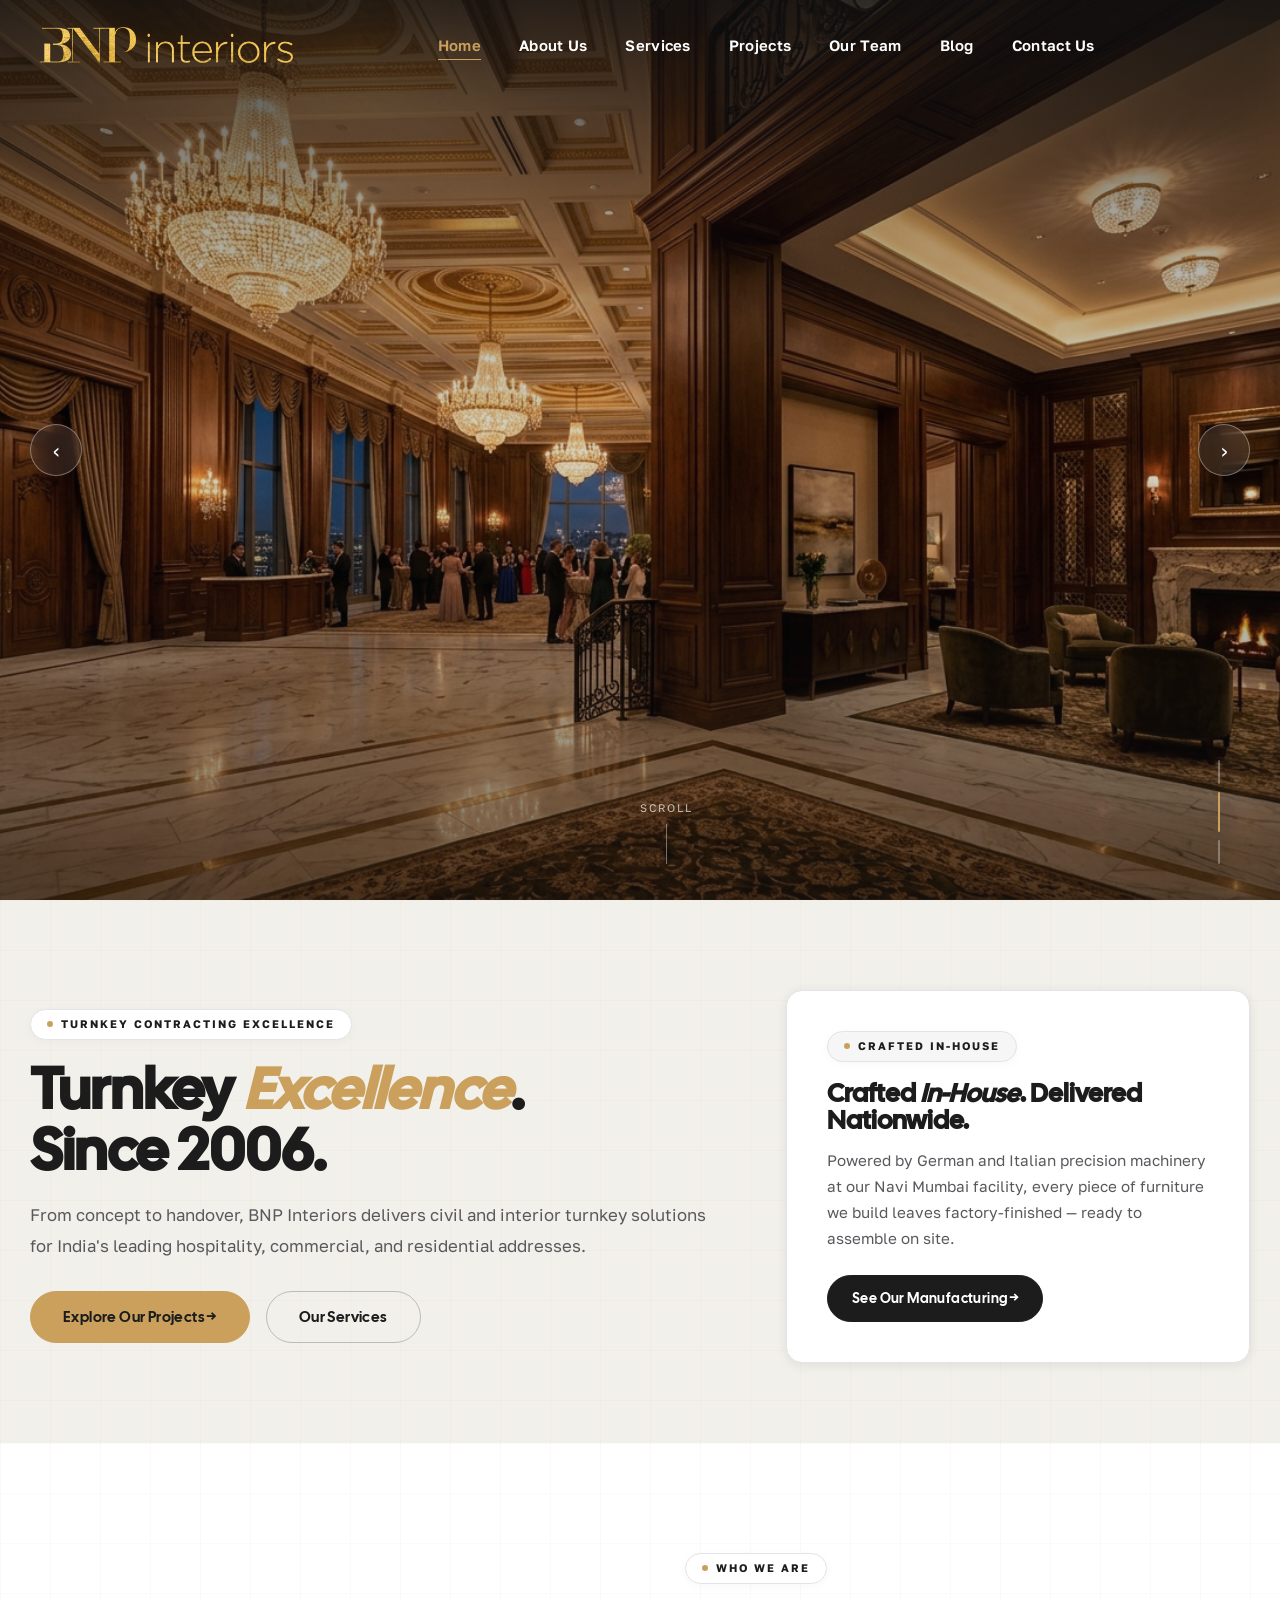
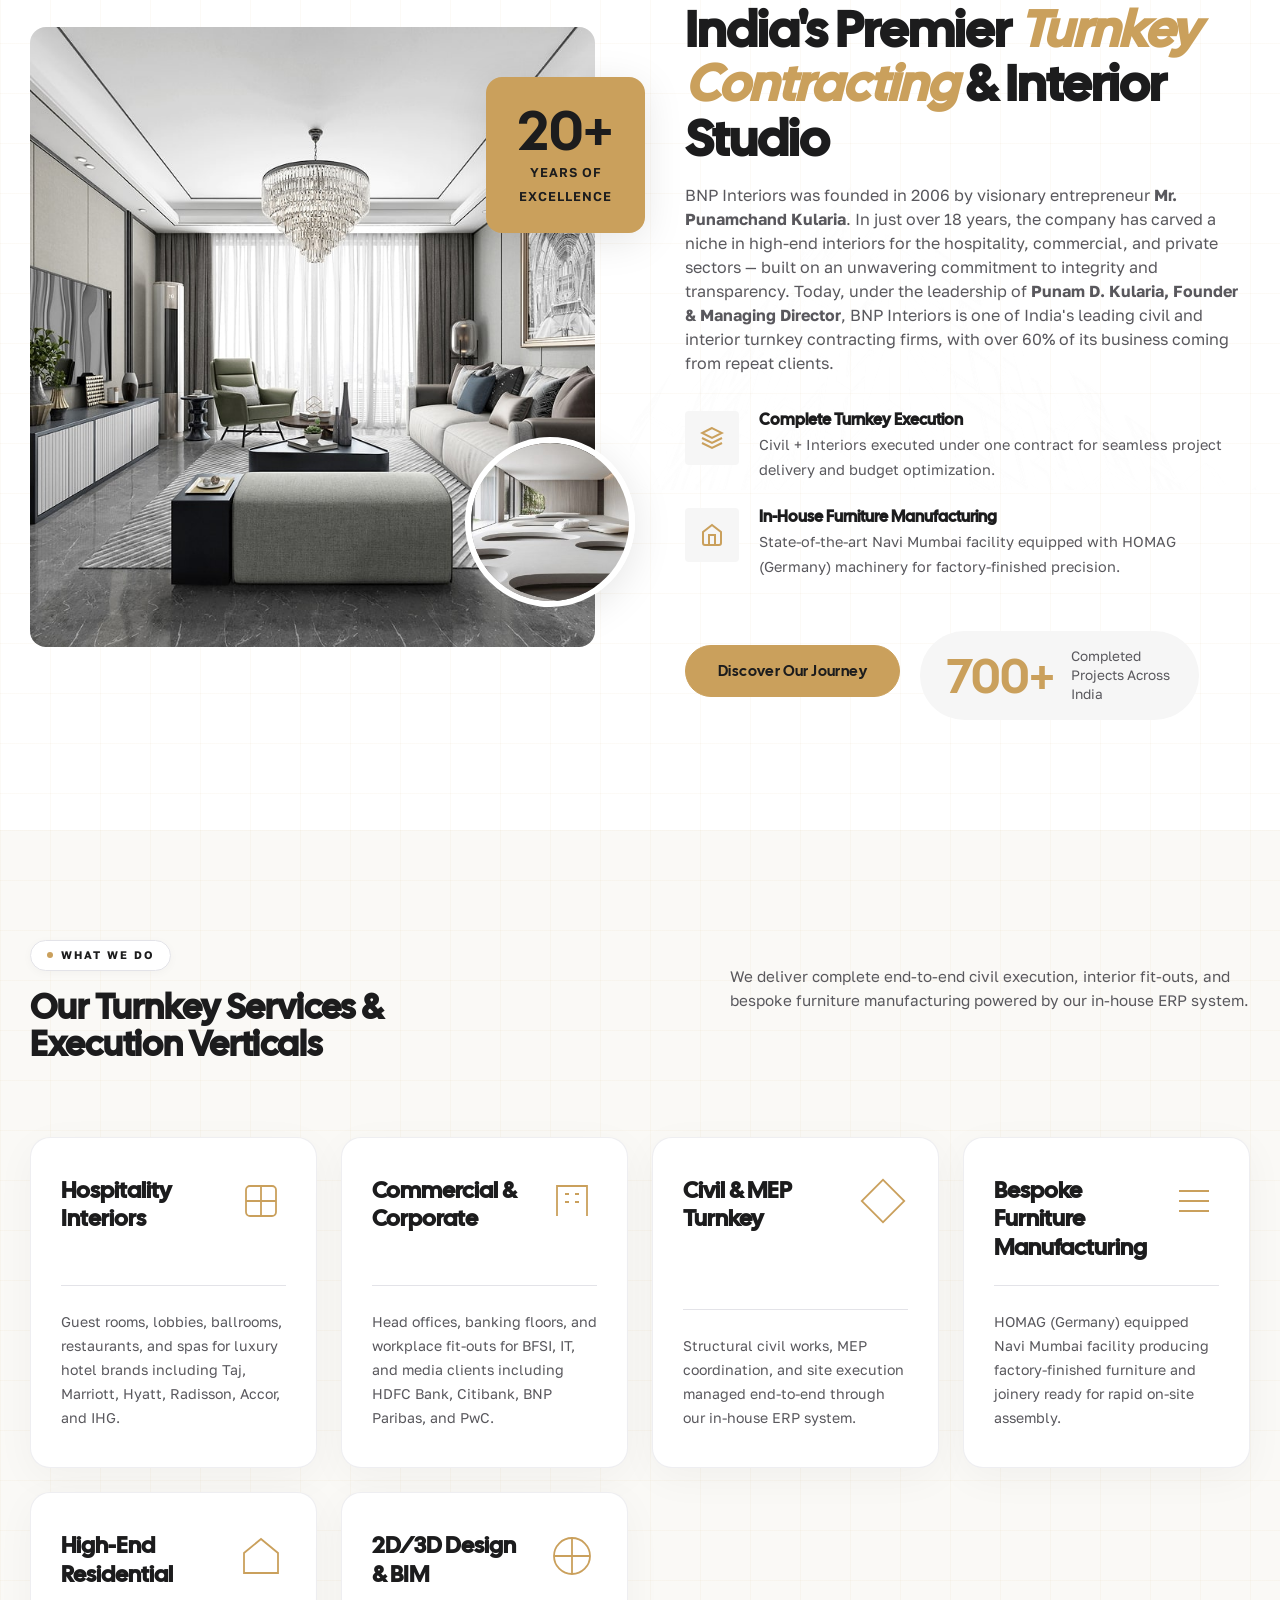
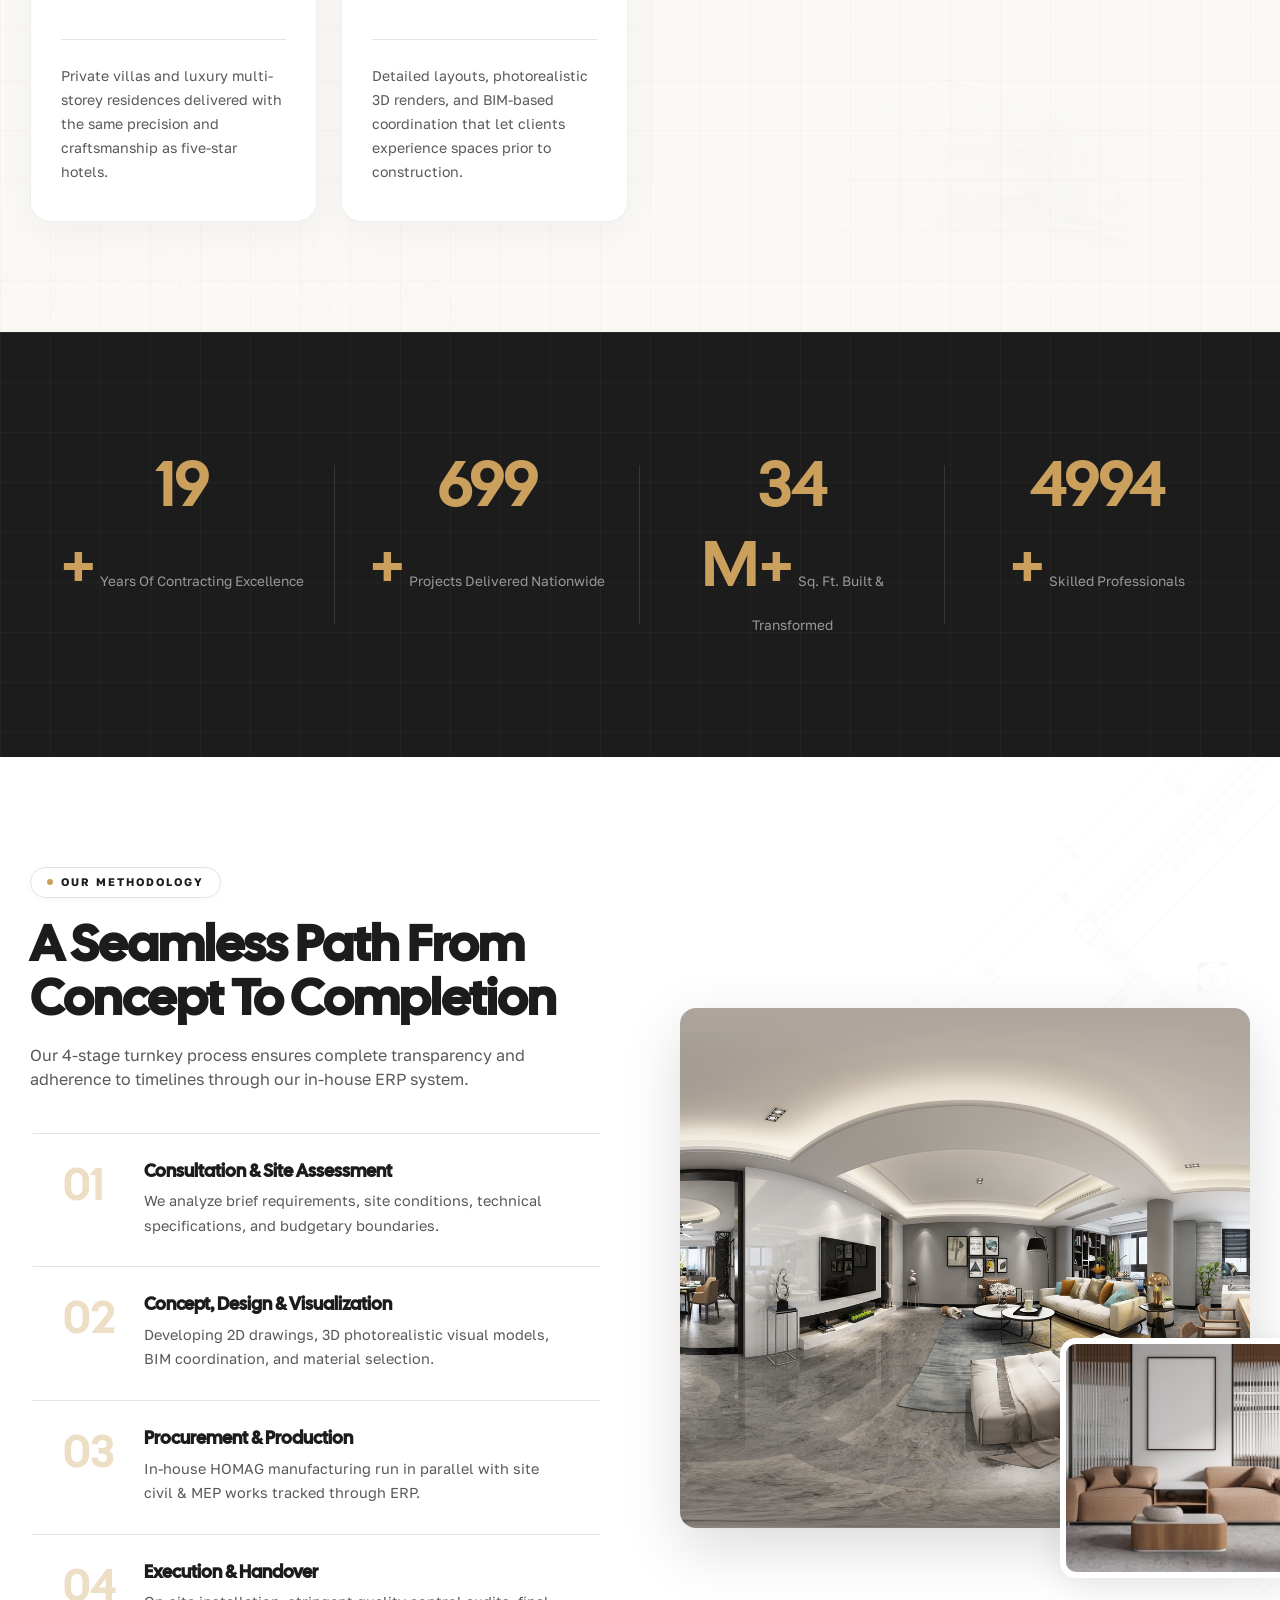
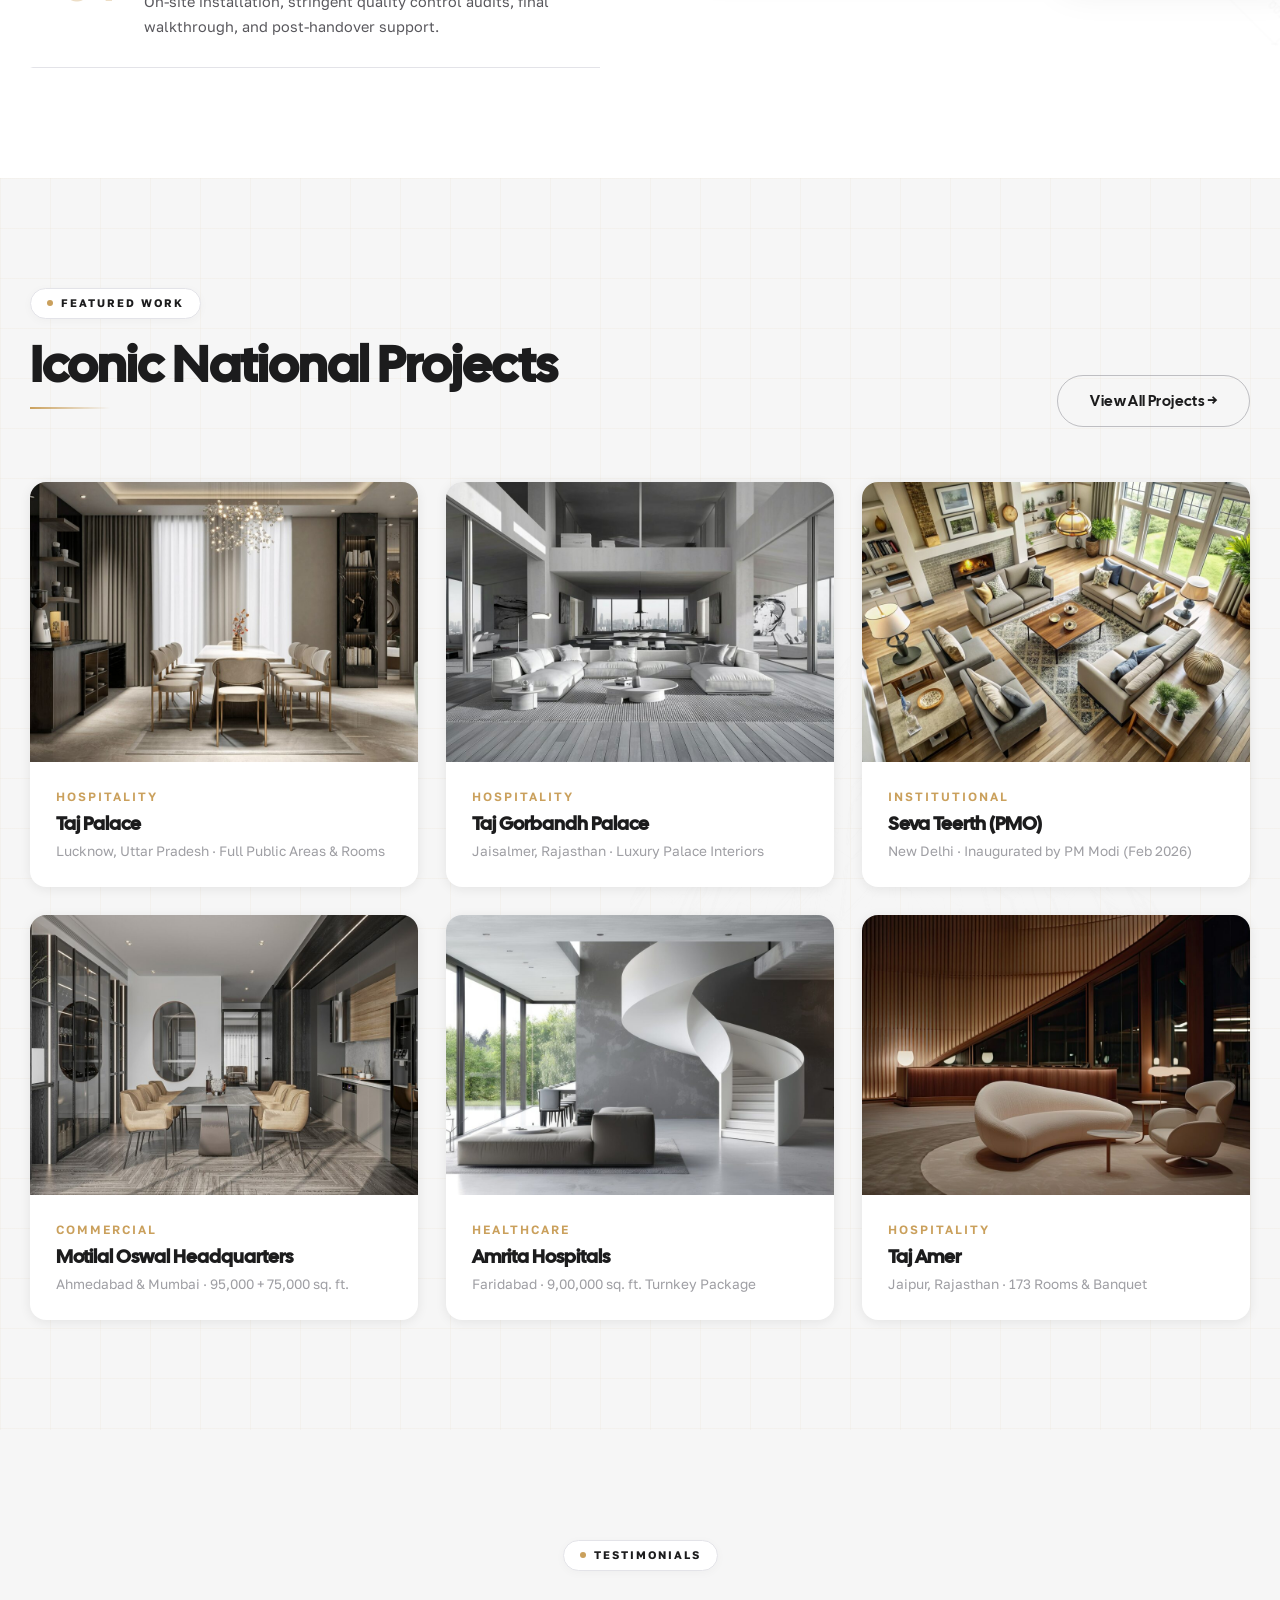
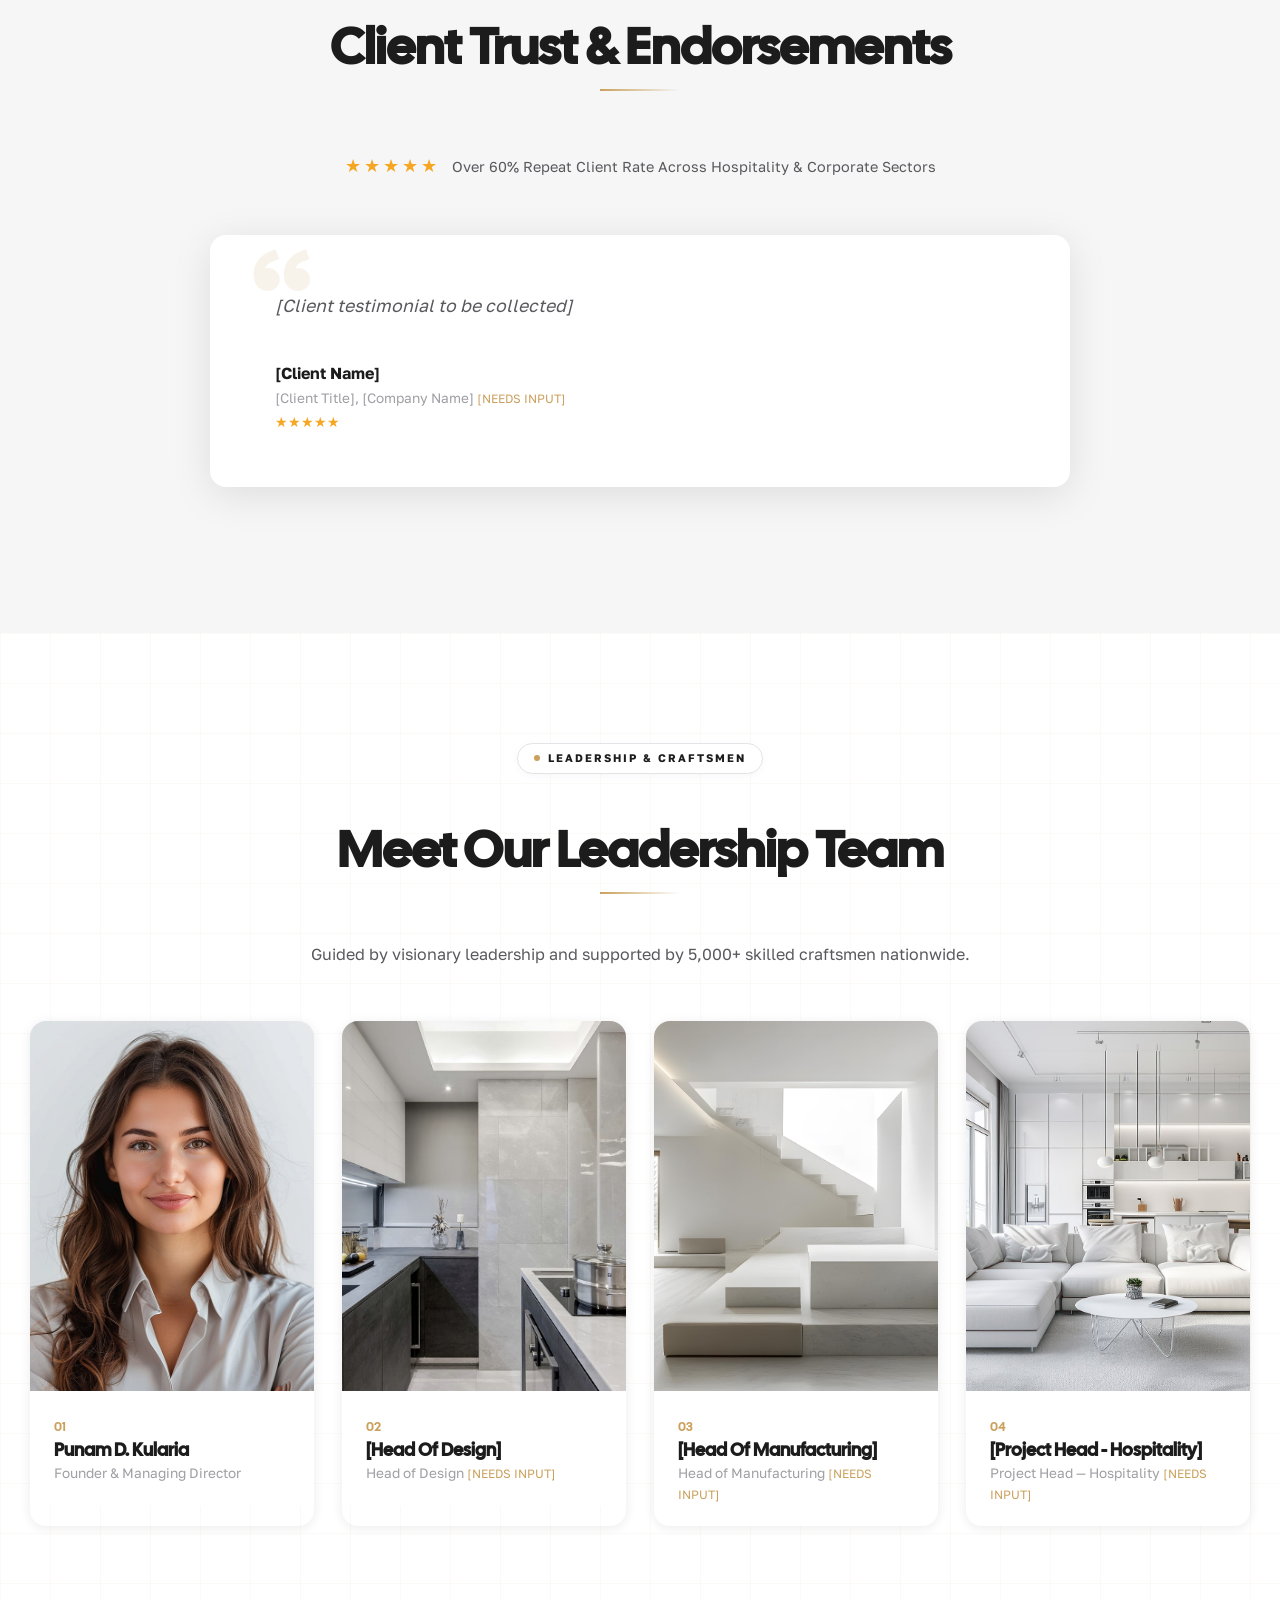
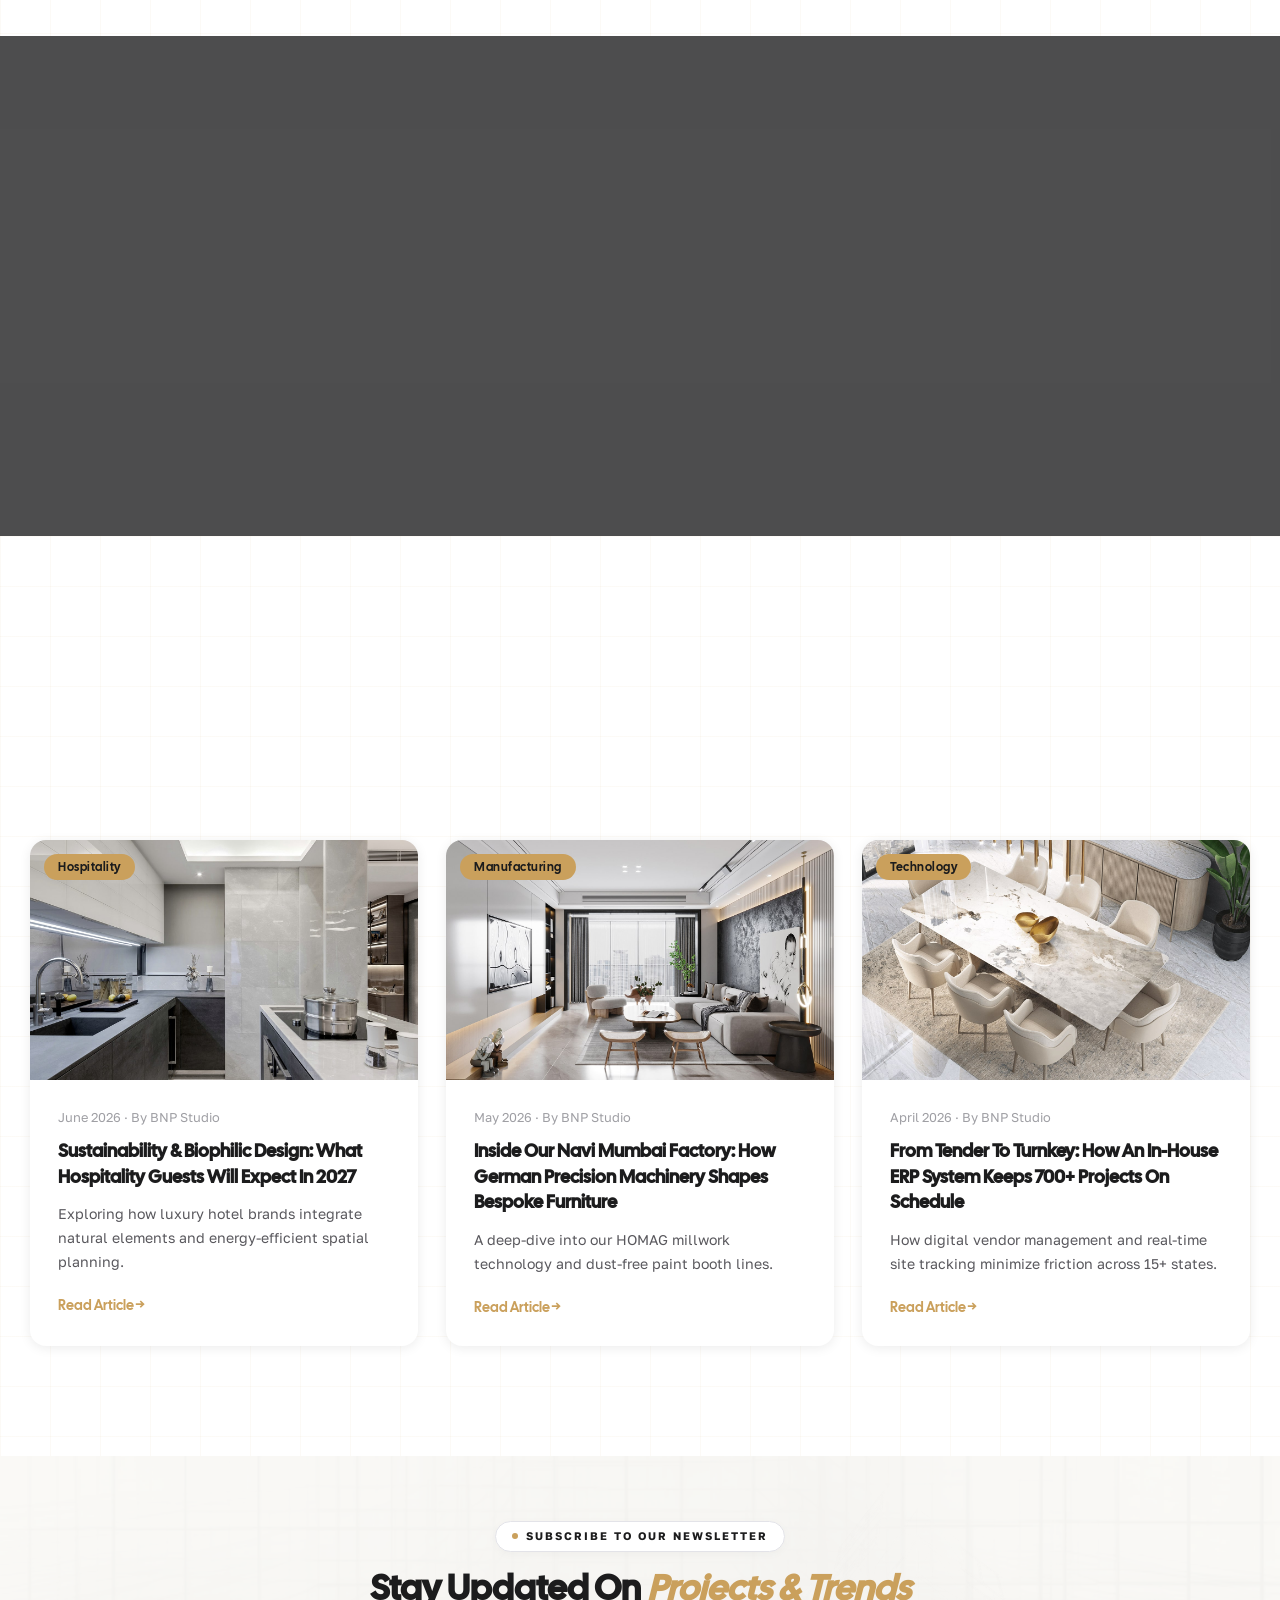
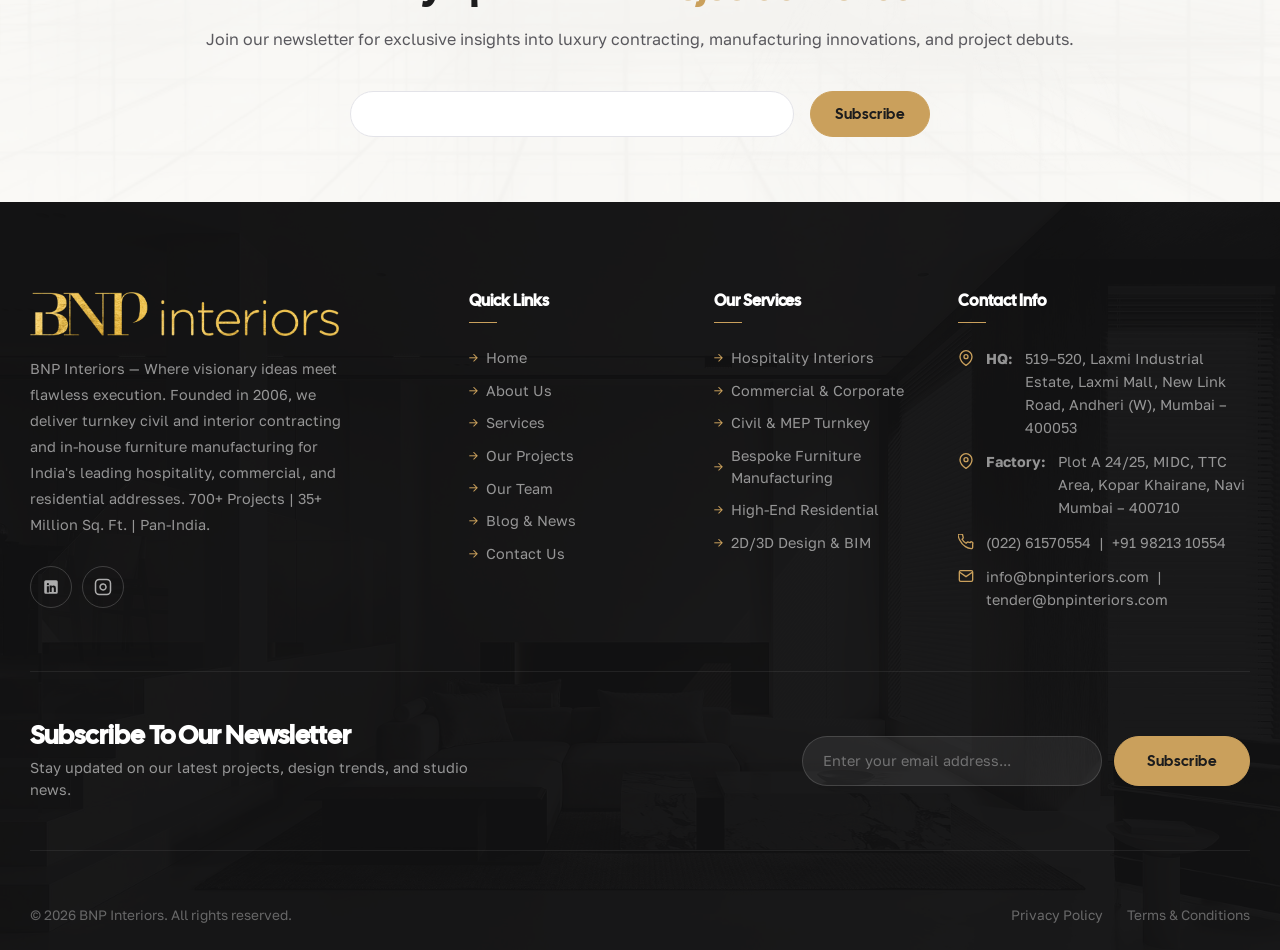
==== index.html @ 58beeaef "Add text-free fast motion visual reel for hero banner with top bar color grading mask" ====
<!DOCTYPE html>
<html lang="en">
<head>
  <meta charset="UTF-8">
  <meta name="viewport" content="width=device-width, initial-scale=1.0">
  <title>BNP Interiors – Turnkey Civil & Interior Contracting Since 2006</title>
  <meta name="description" content="BNP Interiors is one of India's leading civil and interior turnkey contracting firms with 700+ projects completed across hospitality, commercial, and high-end residential sectors.">
  <link rel="preconnect" href="https://fonts.googleapis.com">
  <link rel="preconnect" href="https://fonts.gstatic.com" crossorigin>
  <link href="https://fonts.googleapis.com/css2?family=Cal+Sans&family=Golos+Text:wght@400;500;600;700;800;900&display=swap" rel="stylesheet">
  <link rel="stylesheet" href="assets/css/style.css">
  <script type="application/ld+json">
  {
    "@context": "https://schema.org",
    "@type": "ArchitecturalFirm",
    "name": "BNP Interiors",
    "url": "http://localhost:3000",
    "logo": "http://localhost:3000/assets/images/bnp-logo.png",
    "description": "BNP Interiors is one of India's leading civil and interior turnkey contracting firms, founded in 2006 by Mr. Punamchand Kularia and led by Punam D. Kularia.",
    "address": {
      "@type": "PostalAddress",
      "streetAddress": "519–520, Laxmi Industrial Estate, Laxmi Mall, New Link Road, Andheri (W)",
      "addressLocality": "Mumbai",
      "addressRegion": "Maharashtra",
      "postalCode": "400053",
      "addressCountry": "IN"
    },
    "telephone": "+91-98213-10554"
  }
  </script>
</head>
<body>
  <!-- PAGE LOADER -->
  <div class="page-loader" id="page-loader">
    <div class="loader-inner">
      <div class="loader-logo" style="display:flex;align-items:center;justify-content:center"><img src="assets/images/bnp-logo.png" alt="BNP Interiors" style="height:55px;width:auto"></div>
      <div class="loader-bar"><div class="loader-bar-fill"></div></div>
    </div>
  </div>

  <!-- HEADER -->
  <header class="site-header" id="site-header">
    <div class="header-inner">
      <a href="index.html" class="logo">
        <img src="assets/images/bnp-logo.png" alt="BNP Interiors Logo" style="height:36px;width:auto">
      </a>
      <nav class="main-nav" id="main-nav">
        <ul>
          <li><a href="index.html" class="active">Home</a></li>
          <li><a href="about.html" class="">About Us</a></li>
          <li><a href="services.html" class="">Services</a></li>
          <li><a href="projects.html" class="">Projects</a></li>
          <li><a href="team.html" class="">Our Team</a></li>
          <li><a href="blog.html" class="">Blog</a></li>
          <li><a href="contact.html" class="">Contact Us</a></li>
        </ul>
      </nav>
      <div class="header-actions">
        
        <button class="menu-toggle" id="menu-toggle" aria-label="Toggle menu">
          <span></span><span></span><span></span>
        </button>
      </div>
    </div>
  </header>

  <!-- HERO SLIDER (PLAIN FAST-MOTION VIDEO REEL) -->
  <section class="hero">
    <div class="hero-slider" id="hero-slider">
      <!-- SLIDE 1 -->
      <div class="hero-slide active" style="background-image: url('assets/images/hero-video-1.jpg')">
        <div class="hero-overlay"></div>
      </div>
      <!-- SLIDE 2 -->
      <div class="hero-slide" style="background-image: url('assets/images/hero-video-2.jpg')">
        <div class="hero-overlay"></div>
      </div>
      <!-- SLIDE 3 -->
      <div class="hero-slide" style="background-image: url('assets/images/hero-video-3.jpg')">
        <div class="hero-overlay"></div>
      </div>
    </div>

    <!-- Hero Navigation -->
    <button class="hero-arrow hero-prev" id="hero-prev" aria-label="Previous slide">‹</button>
    <button class="hero-arrow hero-next" id="hero-next" aria-label="Next slide">›</button>

    <div class="hero-dots">
      <div class="hero-dot active" data-slide="0"></div>
      <div class="hero-dot" data-slide="1"></div>
      <div class="hero-dot" data-slide="2"></div>
    </div>

    <div class="hero-scroll">
      <span>Scroll</span>
      <div class="scroll-line"></div>
    </div>
  </section>

  <!-- HERO INTRO SECTION (TEXT BELOW HERO BANNER) -->
  <section class="section hero-intro-section blueprint-grid-bg" style="background: var(--color-bg-section); padding: 90px 0 80px;">
    <div class="container">
      <div class="hero-intro-grid" style="display: grid; grid-template-columns: 1.2fr 0.8fr; gap: 60px; align-items: center;">
        <div data-anim="fadeRight">
          <span class="section-tag">TURNKEY CONTRACTING EXCELLENCE</span>
          <h2 class="section-title" style="font-size: clamp(2.4rem, 4.5vw, 3.8rem); margin-bottom: 20px;">
            Turnkey <em>Excellence</em>.<br>Since 2006.
          </h2>
          <p class="section-desc" style="font-size: 1.05rem; line-height: 1.8; color: var(--color-text); margin-bottom: 30px;">
            From concept to handover, BNP Interiors delivers civil and interior turnkey solutions for India's leading hospitality, commercial, and residential addresses.
          </p>
          <div style="display: flex; gap: 16px; flex-wrap: wrap;">
            <a href="projects.html" class="btn btn-primary">Explore Our Projects →</a>
            <a href="services.html" class="btn btn-outline">Our Services</a>
          </div>
        </div>

        <div data-anim="fadeLeft" style="background: var(--color-white); padding: 40px; border-radius: var(--radius-lg); border: 1px solid var(--color-border); box-shadow: var(--shadow-sm);">
          <span class="section-tag" style="background: var(--color-bg-light);">CRAFTED IN-HOUSE</span>
          <h3 style="font-size: 1.6rem; margin-bottom: 14px; color: var(--color-secondary);">
            Crafted <em>In-House</em>. Delivered Nationwide.
          </h3>
          <p style="color: var(--color-text); line-height: 1.7; margin-bottom: 24px; font-size: 0.95rem;">
            Powered by German and Italian precision machinery at our Navi Mumbai facility, every piece of furniture we build leaves factory-finished — ready to assemble on site.
          </p>
          <a href="services.html" class="btn btn-dark" style="font-size: 0.85rem; padding: 12px 24px;">See Our Manufacturing →</a>
        </div>
      </div>
    </div>
  </section>

  

  <!-- ABOUT SECTION -->
  <section class="section sketch-bg sketch-bg-1 blueprint-grid-bg">
    <div class="container">
      <div class="about-grid">
        <div class="about-images" data-anim="fadeRight">
          <div class="about-img-main">
            <img src="assets/images/h1-banner01.jpg" alt="BNP Interiors Craftsmanship" loading="lazy">
          </div>
          <div class="about-img-badge">
            <img src="assets/images/h1-slider1-280x300.jpg" alt="Interior Detail" loading="lazy">
          </div>
          <div class="about-stat-card">
            <span class="stat-num">20+</span>
            <span class="stat-label">Years of<br>Excellence</span>
          </div>
        </div>

        <div class="about-content" data-anim="fadeLeft">
          <span class="section-tag">WHO WE ARE</span>
          <h2 class="section-title">India's Premier <em>Turnkey Contracting</em> & Interior Studio</h2>
          <p class="section-desc">BNP Interiors was founded in 2006 by visionary entrepreneur <strong>Mr. Punamchand Kularia</strong>. In just over 18 years, the company has carved a niche in high-end interiors for the hospitality, commercial, and private sectors — built on an unwavering commitment to integrity and transparency. Today, under the leadership of <strong>Punam D. Kularia, Founder & Managing Director</strong>, BNP Interiors is one of India's leading civil and interior turnkey contracting firms, with over 60% of its business coming from repeat clients.</p>

          <div class="about-features" data-anim-stagger>
            <div class="feature-item">
              <div class="feature-icon">
                <svg width="24" height="24" viewBox="0 0 24 24" fill="none" stroke="currentColor" stroke-width="2"><polygon points="12 2 2 7 12 12 22 7 12 2"/><polyline points="2 17 12 22 22 17"/><polyline points="2 12 12 17 22 12"/></svg>
              </div>
              <div class="feature-text">
                <h3>Complete Turnkey Execution</h3>
                <p>Civil + Interiors executed under one contract for seamless project delivery and budget optimization.</p>
              </div>
            </div>

            <div class="feature-item">
              <div class="feature-icon">
                <svg width="24" height="24" viewBox="0 0 24 24" fill="none" stroke="currentColor" stroke-width="2"><path d="M3 9l9-7 9 7v11a2 2 0 01-2 2H5a2 2 0 01-2-2z"/><polyline points="9 22 9 12 15 12 15 22"/></svg>
              </div>
              <div class="feature-text">
                <h3>In-House Furniture Manufacturing</h3>
                <p>State-of-the-art Navi Mumbai facility equipped with HOMAG (Germany) machinery for factory-finished precision.</p>
              </div>
            </div>
          </div>

          <div style="display:flex;gap:20px;align-items:center;flex-wrap:wrap">
            <a href="about.html" class="btn btn-primary">Discover Our Journey</a>
            <div class="experience-badge">
              <span class="badge-num">700+</span>
              <span class="badge-text">Completed Projects Across India</span>
            </div>
          </div>
        </div>
      </div>
    </div>
  </section>

  <!-- CORE DESIGN SERVICES -->
  <section class="section sketch-bg sketch-bg-both blueprint-grid-bg" style="background: #faf9f6;">
    <div class="container">
      <div style="display: flex; justify-content: space-between; align-items: flex-start; gap: 40px; margin-bottom: 30px; flex-wrap: wrap;">
        <div data-anim="fadeRight">
          <span class="section-tag">WHAT WE DO</span>
          <h2 class="section-title" style="font-size: clamp(1.6rem, 3vw, 2.2rem);">
            Our Turnkey Services &<br>Execution Verticals
          </h2>
        </div>
        <div data-anim="fadeLeft" style="max-width: 520px; padding-top: 24px;">
          <p class="section-desc" style="font-size: 0.95rem; line-height: 1.6;">
            We deliver complete end-to-end civil execution, interior fit-outs, and bespoke furniture manufacturing powered by our in-house ERP system.
          </p>
        </div>
      </div>

      <div class="core-services-grid" data-anim-stagger>
        <div class="core-service-card">
          <div class="core-service-card-header">
            <h3>Hospitality<br>Interiors</h3>
            <svg class="core-service-icon" viewBox="0 0 50 50" fill="none" stroke="currentColor" stroke-width="1.8"><rect x="10" y="10" width="30" height="30" rx="4"/><path d="M10 25h30M25 10v30"/></svg>
          </div>
          <p>Guest rooms, lobbies, ballrooms, restaurants, and spas for luxury hotel brands including Taj, Marriott, Hyatt, Radisson, Accor, and IHG.</p>
        </div>

        <div class="core-service-card">
          <div class="core-service-card-header">
            <h3>Commercial &<br>Corporate</h3>
            <svg class="core-service-icon" viewBox="0 0 50 50" fill="none" stroke="currentColor" stroke-width="1.8"><path d="M10 40V10h30v30M18 18h4M28 18h4M18 26h4M28 26h4"/></svg>
          </div>
          <p>Head offices, banking floors, and workplace fit-outs for BFSI, IT, and media clients including HDFC Bank, Citibank, BNP Paribas, and PwC.</p>
        </div>

        <div class="core-service-card">
          <div class="core-service-card-header">
            <h3>Civil & MEP<br>Turnkey</h3>
            <svg class="core-service-icon" viewBox="0 0 50 50" fill="none" stroke="currentColor" stroke-width="1.8"><rect x="10" y="10" width="30" height="30" transform="rotate(45 25 25)"/></svg>
          </div>
          <p>Structural civil works, MEP coordination, and site execution managed end-to-end through our in-house ERP system.</p>
        </div>

        <div class="core-service-card">
          <div class="core-service-card-header">
            <h3>Bespoke Furniture<br>Manufacturing</h3>
            <svg class="core-service-icon" viewBox="0 0 50 50" fill="none" stroke="currentColor" stroke-width="1.8"><path d="M10 15h30M10 25h30M10 35h30"/></svg>
          </div>
          <p>HOMAG (Germany) equipped Navi Mumbai facility producing factory-finished furniture and joinery ready for rapid on-site assembly.</p>
        </div>

        <div class="core-service-card">
          <div class="core-service-card-header">
            <h3>High-End<br>Residential</h3>
            <svg class="core-service-icon" viewBox="0 0 50 50" fill="none" stroke="currentColor" stroke-width="1.8"><path d="M25 8L8 22v20h34V22L25 8z"/></svg>
          </div>
          <p>Private villas and luxury multi-storey residences delivered with the same precision and craftsmanship as five-star hotels.</p>
        </div>

        <div class="core-service-card">
          <div class="core-service-card-header">
            <h3>2D/3D Design<br>& BIM</h3>
            <svg class="core-service-icon" viewBox="0 0 50 50" fill="none" stroke="currentColor" stroke-width="1.8"><circle cx="25" cy="25" r="18"/><path d="M25 7v36M7 25h36"/></svg>
          </div>
          <p>Detailed layouts, photorealistic 3D renders, and BIM-based coordination that let clients experience spaces prior to construction.</p>
        </div>
      </div>
    </div>
  </section>

  <!-- STATS NUMBERS -->
  <section class="stats-section sketch-bg sketch-bg-floorplan blueprint-grid-bg" style="position:relative; z-index:1;">
    <div class="container">
      <div class="stats-grid" data-anim-stagger>
        <div class="stat-item">
          <span class="stat-value" data-target="20">0</span>
          <span class="stat-suffix">+</span>
          <span class="stat-desc">Years of Contracting Excellence</span>
        </div>
        <div class="stat-item">
          <span class="stat-value" data-target="700">0</span>
          <span class="stat-suffix">+</span>
          <span class="stat-desc">Projects Delivered Nationwide</span>
        </div>
        <div class="stat-item">
          <span class="stat-value" data-target="35">0</span>
          <span class="stat-suffix">M+</span>
          <span class="stat-desc">Sq. Ft. Built & Transformed</span>
        </div>
        <div class="stat-item">
          <span class="stat-value" data-target="5000">0</span>
          <span class="stat-suffix">+</span>
          <span class="stat-desc">Skilled Professionals</span>
        </div>
      </div>
    </div>
  </section>

  <!-- PROCESS SECTION -->
  <section class="section sketch-bg sketch-bg-deco">
    <div class="container">
      <div class="process-grid">
        <div class="process-content" data-anim="fadeRight">
          <span class="section-tag">OUR METHODOLOGY</span>
          <h2 class="section-title">A Seamless Path From Concept To Completion</h2>
          <p class="section-desc">Our 4-stage turnkey process ensures complete transparency and adherence to timelines through our in-house ERP system.</p>

          <div class="process-steps">
            <div class="process-step">
              <div class="step-num">01</div>
              <div class="step-body">
                <h3>Consultation & Site Assessment</h3>
                <p>We analyze brief requirements, site conditions, technical specifications, and budgetary boundaries.</p>
              </div>
            </div>

            <div class="process-step">
              <div class="step-num">02</div>
              <div class="step-body">
                <h3>Concept, Design & Visualization</h3>
                <p>Developing 2D drawings, 3D photorealistic visual models, BIM coordination, and material selection.</p>
              </div>
            </div>

            <div class="process-step">
              <div class="step-num">03</div>
              <div class="step-body">
                <h3>Procurement & Production</h3>
                <p>In-house HOMAG manufacturing run in parallel with site civil & MEP works tracked through ERP.</p>
              </div>
            </div>

            <div class="process-step">
              <div class="step-num">04</div>
              <div class="step-body">
                <h3>Execution & Handover</h3>
                <p>On-site installation, stringent quality control audits, final walkthrough, and post-handover support.</p>
              </div>
            </div>
          </div>
        </div>

        <div class="process-images" data-anim="fadeLeft">
          <div class="process-img-stack">
            <img src="assets/images/virtual-tours6.jpg" alt="Turnkey Execution Showcase" class="process-img-main" loading="lazy">
            <img src="assets/images/h1-slider2-280x300.jpg" alt="Interior Details" class="process-img-secondary" loading="lazy">
          </div>
        </div>
      </div>
    </div>
  </section>

  <!-- PORTFOLIO PROJECTS -->
  <section class="section sketch-bg sketch-bg-1 blueprint-grid-bg" style="background: var(--color-bg-light)">
    <div class="container">
      <div class="section-header" data-anim="fadeUp">
        <div>
          <span class="section-tag">FEATURED WORK</span>
          <h2 class="section-title">Iconic National Projects</h2>
        </div>
        <a href="projects.html" class="btn btn-outline">View All Projects →</a>
      </div>

      <div class="projects-grid" data-anim-stagger>
        <div class="project-card">
          <div class="project-img-wrap">
            <img src="assets/images/project-1-1024x720.jpg" alt="Taj Palace Lucknow" loading="lazy">
            <div class="project-overlay">
              <a href="projects.html" class="project-link">View Details</a>
            </div>
          </div>
          <div class="project-info">
            <span class="project-cat">Hospitality</span>
            <h3 class="project-name">Taj Palace</h3>
            <p class="project-loc">Lucknow, Uttar Pradesh · Full Public Areas & Rooms</p>
          </div>
        </div>

        <div class="project-card">
          <div class="project-img-wrap">
            <img src="assets/images/project-4-1024x720.jpg" alt="Taj Gorbandh Palace Jaisalmer" loading="lazy">
            <div class="project-overlay">
              <a href="projects.html" class="project-link">View Details</a>
            </div>
          </div>
          <div class="project-info">
            <span class="project-cat">Hospitality</span>
            <h3 class="project-name">Taj Gorbandh Palace</h3>
            <p class="project-loc">Jaisalmer, Rajasthan · Luxury Palace Interiors</p>
          </div>
        </div>

        <div class="project-card">
          <div class="project-img-wrap">
            <img src="assets/images/project-5-1024x720.jpg" alt="Seva Teerth PMO New Delhi" loading="lazy">
            <div class="project-overlay">
              <a href="projects.html" class="project-link">View Details</a>
            </div>
          </div>
          <div class="project-info">
            <span class="project-cat">Institutional</span>
            <h3 class="project-name">Seva Teerth (PMO)</h3>
            <p class="project-loc">New Delhi · Inaugurated by PM Modi (Feb 2026)</p>
          </div>
        </div>

        <div class="project-card">
          <div class="project-img-wrap">
            <img src="assets/images/project-6-1024x720.jpg" alt="Motilal Oswal Headquarters" loading="lazy">
            <div class="project-overlay">
              <a href="projects.html" class="project-link">View Details</a>
            </div>
          </div>
          <div class="project-info">
            <span class="project-cat">Commercial</span>
            <h3 class="project-name">Motilal Oswal Headquarters</h3>
            <p class="project-loc">Ahmedabad & Mumbai · 95,000 + 75,000 sq. ft.</p>
          </div>
        </div>

        <div class="project-card">
          <div class="project-img-wrap">
            <img src="assets/images/project-7-1024x720.jpg" alt="Amrita Hospitals Faridabad" loading="lazy">
            <div class="project-overlay">
              <a href="projects.html" class="project-link">View Details</a>
            </div>
          </div>
          <div class="project-info">
            <span class="project-cat">Healthcare</span>
            <h3 class="project-name">Amrita Hospitals</h3>
            <p class="project-loc">Faridabad · 9,00,000 sq. ft. Turnkey Package</p>
          </div>
        </div>

        <div class="project-card">
          <div class="project-img-wrap">
            <img src="assets/images/project-9-1024x720.jpg" alt="Taj Amer Jaipur" loading="lazy">
            <div class="project-overlay">
              <a href="projects.html" class="project-link">View Details</a>
            </div>
          </div>
          <div class="project-info">
            <span class="project-cat">Hospitality</span>
            <h3 class="project-name">Taj Amer</h3>
            <p class="project-loc">Jaipur, Rajasthan · 173 Rooms & Banquet</p>
          </div>
        </div>
      </div>
    </div>
  </section>

  <!-- TESTIMONIALS SECTION -->
  <section class="section testimonials-section">
    <div class="container">
      <div class="section-header centered" data-anim="fadeUp">
        <span class="section-tag">TESTIMONIALS</span>
        <h2 class="section-title">Client Trust & Endorsements</h2>
        <div class="review-summary">
          <span class="stars">★★★★★</span>
          <span>Over 60% Repeat Client Rate Across Hospitality & Corporate Sectors</span>
        </div>
      </div>

      <div class="testimonials-slider" id="testimonials-slider" data-anim="zoomIn">
        <div class="testimonial-card active">
          <div class="testimonial-quote">“</div>
          <p class="testimonial-text">[Client testimonial to be collected]</p>
          <div class="testimonial-author">
            <div>
              <strong>[Client Name]</strong>
              <span>[Client Title], [Company Name] <small style="color:var(--color-primary); font-size:0.75rem;">[NEEDS INPUT]</small></span>
              <div class="stars-small">★★★★★</div>
            </div>
          </div>
        </div>

        <div class="testimonial-card">
          <div class="testimonial-quote">“</div>
          <p class="testimonial-text">[Client testimonial to be collected]</p>
          <div class="testimonial-author">
            <div>
              <strong>[Client Name]</strong>
              <span>[Client Title], [Company Name] <small style="color:var(--color-primary); font-size:0.75rem;">[NEEDS INPUT]</small></span>
              <div class="stars-small">★★★★★</div>
            </div>
          </div>
        </div>
      </div>
    </div>
  </section>

  <!-- TEAM LEADERSHIP SECTION -->
  <section class="section sketch-bg sketch-bg-team blueprint-grid-bg">
    <div class="container">
      <div class="section-header centered" data-anim="fadeUp">
        <span class="section-tag">LEADERSHIP & CRAFTSMEN</span>
        <h2 class="section-title">Meet Our Leadership Team</h2>
        <p class="section-desc">Guided by visionary leadership and supported by 5,000+ skilled craftsmen nationwide.</p>
      </div>

      <div class="team-grid" data-anim-stagger>
        <div class="team-card">
          <div class="team-img">
            <img src="assets/images/team-1.jpg" alt="Punam D. Kularia" loading="lazy">
          </div>
          <div class="team-info">
            <span class="team-num">01</span>
            <h3>Punam D. Kularia</h3>
            <p>Founder & Managing Director</p>
          </div>
        </div>

        <div class="team-card">
          <div class="team-img">
            <img src="assets/images/gallery-1.jpg" alt="Head of Design" loading="lazy">
          </div>
          <div class="team-info">
            <span class="team-num">02</span>
            <h3>[Head of Design]</h3>
            <p>Head of Design <small style="color:var(--color-primary); font-size:0.75rem;">[NEEDS INPUT]</small></p>
          </div>
        </div>

        <div class="team-card">
          <div class="team-img">
            <img src="assets/images/gallery-3.jpg" alt="Head of Manufacturing" loading="lazy">
          </div>
          <div class="team-info">
            <span class="team-num">03</span>
            <h3>[Head of Manufacturing]</h3>
            <p>Head of Manufacturing <small style="color:var(--color-primary); font-size:0.75rem;">[NEEDS INPUT]</small></p>
          </div>
        </div>

        <div class="team-card">
          <div class="team-img">
            <img src="assets/images/gallery-4.jpg" alt="Head of Projects" loading="lazy">
          </div>
          <div class="team-info">
            <span class="team-num">04</span>
            <h3>[Project Head - Hospitality]</h3>
            <p>Project Head — Hospitality <small style="color:var(--color-primary); font-size:0.75rem;">[NEEDS INPUT]</small></p>
          </div>
        </div>
      </div>
    </div>
  </section>

  <!-- CTA BANNER -->
  <section class="cta-section" style="background-image: url('assets/images/foter-bg.jpg')">
    <div class="cta-overlay"></div>
    <div class="container">
      <div class="cta-content" data-anim="fadeUp">
        <h2>Let's Build Something Timeless Together.</h2>
        <p>From ideation to handover, BNP Interiors partners with you at every step.</p>
        <a href="contact.html" class="btn btn-primary" style="padding: 12px 28px; font-size: 0.9rem;">Start a Conversation →</a>
      </div>
    </div>
  </section>

  <!-- BLOG SECTION -->
  <section class="section sketch-bg sketch-bg-corner blueprint-grid-bg">
    <div class="container">
      <div class="section-header" data-anim="fadeUp">
        <div>
          <span class="section-tag">JOURNAL</span>
          <h2 class="section-title">Ideas From the Studio</h2>
        </div>
        <a href="blog.html" class="btn btn-outline">Read All Articles →</a>
      </div>

      <div class="blog-grid" data-anim-stagger>
        <div class="blog-card">
          <div class="blog-img">
            <img src="assets/images/blog-12.jpg" alt="Sustainability & Biophilic Design" loading="lazy">
            <span class="blog-cat">Hospitality</span>
          </div>
          <div class="blog-body">
            <span class="blog-meta">June 2026 · By BNP Studio</span>
            <h3><a href="blog.html">Sustainability & Biophilic Design: What Hospitality Guests Will Expect in 2027</a></h3>
            <p>Exploring how luxury hotel brands integrate natural elements and energy-efficient spatial planning.</p>
            <a href="blog.html" class="read-more">Read Article →</a>
          </div>
        </div>

        <div class="blog-card">
          <div class="blog-img">
            <img src="assets/images/blog-13.jpg" alt="Inside Our Navi Mumbai Factory" loading="lazy">
            <span class="blog-cat">Manufacturing</span>
          </div>
          <div class="blog-body">
            <span class="blog-meta">May 2026 · By BNP Studio</span>
            <h3><a href="blog.html">Inside Our Navi Mumbai Factory: How German Precision Machinery Shapes Bespoke Furniture</a></h3>
            <p>A deep-dive into our HOMAG millwork technology and dust-free paint booth lines.</p>
            <a href="blog.html" class="read-more">Read Article →</a>
          </div>
        </div>

        <div class="blog-card">
          <div class="blog-img">
            <img src="assets/images/blog-14.jpg" alt="From Tender to Turnkey" loading="lazy">
            <span class="blog-cat">Technology</span>
          </div>
          <div class="blog-body">
            <span class="blog-meta">April 2026 · By BNP Studio</span>
            <h3><a href="blog.html">From Tender to Turnkey: How an In-House ERP System Keeps 700+ Projects on Schedule</a></h3>
            <p>How digital vendor management and real-time site tracking minimize friction across 15+ states.</p>
            <a href="blog.html" class="read-more">Read Article →</a>
          </div>
        </div>
      </div>
    </div>
  </section>

  <!-- NEWSLETTER SECTION -->
  <section class="section sketch-bg-newsletter blueprint-grid-bg" style="padding: 65px 0; text-align: center;">
    <div class="container">
      <div data-anim="fadeUp">
        <span class="section-tag">SUBSCRIBE TO OUR NEWSLETTER</span>
        <h2 class="section-title" style="font-size: clamp(1.6rem, 3vw, 2.2rem); margin-bottom: 20px;">
          Stay Updated on <em>Projects & Trends</em>
        </h2>
        <p class="section-desc" style="margin: 0 auto 40px; color: var(--color-text);">
          Join our newsletter for exclusive insights into luxury contracting, manufacturing innovations, and project debuts.
        </p>

        <form class="newsletter-form" id="newsletter-form-main" style="max-width: 580px; margin: 0 auto; display: flex; gap: 16px;">
          <input type="email" placeholder="Email address..." required style="flex: 1; padding: 12px 20px; border: 1px solid var(--color-border); border-radius: var(--radius-pill); background: var(--color-white); font-family: var(--font-body); font-size: 0.95rem; outline: none;">
          <button type="submit" class="btn btn-primary" style="padding: 12px 24px;">Subscribe</button>
        </form>
      </div>
    </div>
  </section>

  <!-- FOOTER -->
  <footer class="site-footer" style="background-image: url('assets/images/foter-bg.jpg')">
    <div class="footer-overlay"></div>
    <div class="container">
      <div class="footer-grid">
        <div class="footer-brand">
          <a href="index.html" class="footer-logo">
            <img src="assets/images/bnp-logo.png" alt="BNP Interiors Logo" style="height:44px;width:auto">
          </a>
          <p>BNP Interiors — Where visionary ideas meet flawless execution. Founded in 2006, we deliver turnkey civil and interior contracting and in-house furniture manufacturing for India's leading hospitality, commercial, and residential addresses. 700+ Projects | 35+ Million Sq. Ft. | Pan-India.</p>
          <div class="footer-social">
            <a href="https://www.linkedin.com/company/bnpinteriorsindia/" target="_blank" aria-label="LinkedIn"><svg width="18" height="18" viewBox="0 0 24 24" fill="currentColor"><path d="M19 3a2 2 0 0 1 2 2v14a2 2 0 0 1-2 2H5a2 2 0 0 1-2-2V5a2 2 0 0 1 2-2h14m-.5 15.5v-5.3a3.26 3.26 0 0 0-3.26-3.26c-.85 0-1.84.52-2.28 1.3v-1.11h-2.79v8.37h2.79v-4.93c0-.77.62-1.4 1.39-1.4a1.4 1.4 0 0 1 1.4 1.4v4.93h2.75M6.46 10.9v8.37H9.25V10.9H6.46M7.86 6.75a1.46 1.46 0 1 0 0 2.92 1.46 1.46 0 0 0 0-2.92z"/></svg></a>
            <a href="https://instagram.com/bnpinteriors" target="_blank" aria-label="Instagram"><svg width="18" height="18" viewBox="0 0 24 24" fill="none" stroke="currentColor" stroke-width="2"><rect x="2" y="2" width="20" height="20" rx="5" ry="5"/><path d="M16 11.37A4 4 0 1112.63 8 4 4 0 0116 11.37z"/><line x1="17.5" y1="6.5" x2="17.51" y2="6.5"/></svg></a>
          </div>
        </div>

        <div class="footer-col">
          <h4>Quick Links</h4>
          <ul>
            <li><a href="index.html">Home</a></li>
            <li><a href="about.html">About Us</a></li>
            <li><a href="services.html">Services</a></li>
            <li><a href="projects.html">Our Projects</a></li>
            <li><a href="team.html">Our Team</a></li>
            <li><a href="blog.html">Blog & News</a></li>
            <li><a href="contact.html">Contact Us</a></li>
          </ul>
        </div>

        <div class="footer-col">
          <h4>Our Services</h4>
          <ul>
            <li><a href="services.html">Hospitality Interiors</a></li>
            <li><a href="services.html">Commercial & Corporate</a></li>
            <li><a href="services.html">Civil & MEP Turnkey</a></li>
            <li><a href="services.html#manufacturing">Bespoke Furniture Manufacturing</a></li>
            <li><a href="services.html">High-End Residential</a></li>
            <li><a href="services.html">2D/3D Design & BIM</a></li>
          </ul>
        </div>

        <div class="footer-col">
          <h4>Contact Info</h4>
          <ul class="footer-contact-list">
            <li>
              <svg width="16" height="16" viewBox="0 0 24 24" fill="none" stroke="currentColor" stroke-width="2"><path d="M21 10c0 7-9 13-9 13s-9-6-9-13a9 9 0 0118 0z"/><circle cx="12" cy="10" r="3"/></svg>
              <strong>HQ:</strong> 519–520, Laxmi Industrial Estate, Laxmi Mall, New Link Road, Andheri (W), Mumbai – 400053
            </li>
            <li>
              <svg width="16" height="16" viewBox="0 0 24 24" fill="none" stroke="currentColor" stroke-width="2"><path d="M21 10c0 7-9 13-9 13s-9-6-9-13a9 9 0 0118 0z"/><circle cx="12" cy="10" r="3"/></svg>
              <strong>Factory:</strong> Plot A 24/25, MIDC, TTC Area, Kopar Khairane, Navi Mumbai – 400710
            </li>
            <li>
              <svg width="16" height="16" viewBox="0 0 24 24" fill="none" stroke="currentColor" stroke-width="2"><path d="M22 16.92v3a2 2 0 01-2.18 2 19.79 19.79 0 01-8.63-3.07A19.5 19.5 0 013.07 9.81 19.79 19.79 0 01.01 1.18 2 2 0 012 0h3a2 2 0 012 1.72c.127.96.361 1.903.7 2.81a2 2 0 01-.45 2.11L6.09 7.91a16 16 0 006 6l1.27-1.27a2 2 0 012.11-.45c.907.339 1.85.573 2.81.7A2 2 0 0122 14.92z"/></svg>
              (022) 61570554 &nbsp;|&nbsp; +91 98213 10554
            </li>
            <li>
              <svg width="16" height="16" viewBox="0 0 24 24" fill="none" stroke="currentColor" stroke-width="2"><path d="M4 4h16c1.1 0 2 .9 2 2v12c0 1.1-.9 2-2 2H4c-1.1 0-2-.9-2-2V6c0-1.1.9-2 2-2z"/><polyline points="22,6 12,13 2,6"/></svg>
              info@bnpinteriors.com &nbsp;|&nbsp; tender@bnpinteriors.com
            </li>
          </ul>
        </div>
      </div>

      <div class="footer-newsletter">
        <div class="newsletter-content">
          <h4>Subscribe to our newsletter</h4>
          <p>Stay updated on our latest projects, design trends, and studio news.</p>
        </div>
        <form class="newsletter-form" id="newsletter-form">
          <input type="email" placeholder="Enter your email address..." required id="newsletter-email">
          <button type="submit" class="btn btn-primary">Subscribe</button>
        </form>
      </div>

      <div class="footer-bottom">
        <p>© 2026 BNP Interiors. All rights reserved.</p>
        <div class="footer-bottom-links">
          <a href="#">Privacy Policy</a>
          <a href="#">Terms & Conditions</a>
        </div>
      </div>
    </div>
  </footer>

  <button class="scroll-top" id="scroll-top" aria-label="Scroll to top">↑</button>
  <script src="assets/js/main.js"></script>
</body>
</html>
---- assets/css/style.css ----
/* ============================================================
   BNP INTERIORS – Architecture & Interior Design
   Exact Theme Colors & Fonts from demo2.themelexus.com/antra/
   ============================================================ */

/* ---- Google Fonts ----------------------------------------- */
@import url('https://fonts.googleapis.com/css2?family=Cal+Sans&family=Golos+Text:wght@400;500;600;700;800;900&display=swap');

/* ---- Exact Theme CSS Variables (from --e-global-color-*) -- */
:root {
  /* EXACT COLORS from live theme */
  --color-primary:     #caa05c;   /* --e-global-color-primary  */
  --color-primary-dk:  #a07a3a;   /* darker shade for hover    */
  --color-primary-lt:  #d4b37a;   /* lighter shade             */
  --color-secondary:   #1c1c1d;   /* --e-global-color-secondary */
  --color-text:        #59585d;   /* --e-global-color-text     */
  --color-lighter:     #9f9fa4;   /* --e-global-color-lighter  */
  --color-dark:        #000000;   /* --e-global-color-dark     */
  --color-border:      #e3e3e8;   /* --e-global-color-border   */
  --color-bg-field:    #f6f6f6;   /* --e-global-color-backgroundfield */
  --color-white:       #ffffff;

  /* Derived */
  --color-dark-rich:   #1c1c1d;
  --color-dark-deeper: #111112;
  --color-bg-light:    #f6f6f6;
  --color-bg-section:  #f2f0eb;

  /* Fonts — exact from theme */
  --font-heading: 'Cal Sans', 'HelveticaNeue-Light', 'Helvetica Neue', Helvetica, Arial, serif;
  --font-body:    'Golos Text', 'HelveticaNeue-Light', 'Helvetica Neue', Helvetica, Arial, sans-serif;

  /* Layout */
  --header-h:       90px;
  --container-max:  1410px;
  --section-pad:    110px;
  --radius:         4px;
  --radius-lg:      16px;
  --radius-pill:    100px;

  /* Motion */
  --ease:       cubic-bezier(0.4, 0, 0.2, 1);
  --ease-out:   cubic-bezier(0, 0, 0.2, 1);
  --ease-spring:cubic-bezier(0.34, 1.56, 0.64, 1);
  --dur:        0.4s;

  --shadow-sm:  0 2px 12px rgba(0,0,0,0.08);
  --shadow:     0 8px 40px rgba(0,0,0,0.10);
  --shadow-lg:  0 20px 60px rgba(0,0,0,0.14);
  --shadow-xl:  0 30px 80px rgba(0,0,0,0.18);
}

/* ---- Reset & Base ----------------------------------------- */
*, *::before, *::after { box-sizing: border-box; margin: 0; padding: 0; }

html { scroll-behavior: smooth; font-size: 16px; -webkit-text-size-adjust: 100%; }

body {
  font-family: var(--font-body);
  color: var(--color-text);
  background: var(--color-white);
  line-height: 1.5;
  overflow-x: hidden;
  -webkit-font-smoothing: antialiased;
  -moz-osx-font-smoothing: grayscale;
}

img { max-width: 100%; height: auto; display: block; }
a { text-decoration: none; color: inherit; transition: color var(--dur) var(--ease); }
ul { list-style: none; }
button { cursor: pointer; border: none; background: none; font-family: inherit; }
::selection { background: var(--color-primary); color: var(--color-white); text-shadow: none; }

/* ---- Container -------------------------------------------- */
.container {
  max-width: var(--container-max);
  margin: 0 auto;
  padding: 0 30px;
}
@media (max-width: 767px) { .container { padding: 0 15px; } }

.section { padding: var(--section-pad) 0; }

/* ---- Typography ------------------------------------------- */
h1, h2, h3, h4, h5, h6 {
  font-family: var(--font-heading);
  color: var(--color-secondary);
  line-height: 1.066666;
  margin: 0 0 .8em;
  text-transform: capitalize;
}

h1 { font-size: clamp(3rem, 6vw, 5rem); }
h2 { font-size: clamp(2.2rem, 4vw, 3.75rem); }
h3 { font-size: clamp(1.8rem, 3vw, 3.125rem); }
h4 { font-size: clamp(1.5rem, 2.5vw, 2.5rem); }
h5 { font-size: 1.875rem; }
h6 { font-size: 1.25rem; }

/* ---- Section Tag (Pill style with dot as in live screenshot) ---- */
.section-tag {
  display: inline-flex;
  align-items: center;
  gap: 8px;
  font-family: var(--font-body);
  font-size: 11px;
  font-weight: 700;
  letter-spacing: 2px;
  text-transform: uppercase;
  color: var(--color-secondary);
  background: var(--color-white);
  border: 1px solid var(--color-border);
  padding: 6px 16px;
  border-radius: var(--radius-pill);
  margin-bottom: 18px;
  box-shadow: 0 2px 10px rgba(0,0,0,0.03);
}

.section-tag::before {
  content: '';
  width: 6px;
  height: 6px;
  border-radius: 50%;
  background: var(--color-primary);
  display: inline-block;
}

/* ---- Heading Sketch Line Accents -------------------------- */
.section-title {
  font-size: clamp(2rem, 4vw, 3.4rem);
  line-height: 1.066666;
  color: var(--color-secondary);
  margin-bottom: 18px;
  text-transform: capitalize;
  position: relative;
}

.section-title em { font-style: italic; color: var(--color-primary); }

/* Architectural sketch line below section titles */
.section-header.centered .section-title::after,
.section-title.has-sketch-line::after {
  content: '';
  display: block;
  width: 80px;
  height: 2px;
  background: linear-gradient(90deg, var(--color-primary) 0%, transparent 100%);
  margin: 16px auto 0;
  position: relative;
}

.section-header:not(.centered) .section-title::after {
  content: '';
  display: block;
  width: 80px;
  height: 2px;
  background: linear-gradient(90deg, var(--color-primary) 0%, transparent 100%);
  margin-top: 16px;
}

/* ---- Architectural Background Sketch Overlay Classes ------ */
.sketch-bg {
  position: relative;
}

.sketch-bg::before {
  content: '';
  position: absolute;
  inset: 0;
  background-repeat: no-repeat;
  background-position: center right;
  background-size: contain;
  opacity: 0.14;
  pointer-events: none;
  z-index: 0;
}

/* Single right sketch */
.sketch-bg-1::before {
  background-image: url('../images/h1-bg01.png');
  background-position: center right;
  background-size: 650px;
  opacity: 0.16;
}

/* Single left sketch */
.sketch-bg-2::before {
  background-image: url('../images/h1-bg02.png');
  background-position: center left;
  background-size: 650px;
  opacity: 0.16;
}

/* Center full-width building wireframe sketch */
.sketch-bg-4::before {
  background-image: url('../images/h1-bg04.png');
  background-position: center center;
  background-size: cover;
  opacity: 0.12;
}

/* Deco sketch overlay */
.sketch-bg-deco::before {
  background-image: url('../images/Deco-contact-2.png');
  background-position: top right;
  background-size: 420px;
  opacity: 0.18;
}

/* Dual-sided architectural wireframe sketch (both left & right sides, as in live screenshot) */
.sketch-bg-both {
  position: relative;
}
.sketch-bg-both::before {
  content: '';
  position: absolute;
  inset: 0;
  background-image: url('../images/h1-bg01.png'), url('../images/h1-bg02.png');
  background-position: bottom left, bottom right;
  background-repeat: no-repeat, no-repeat;
  background-size: 550px auto, 550px auto;
  opacity: 0.16;
  pointer-events: none;
  z-index: 0;
}

/* Newsletter section light-bg architectural wireframe (matching exact live screenshot) */
.sketch-bg-newsletter {
  position: relative;
  background-color: #faf9f6 !important;
}
.sketch-bg-newsletter::before {
  content: '';
  position: absolute;
  inset: 0;
  background-image: url('../images/h1-bg04.png'), url('../images/h1-bg01.png');
  background-position: center center, center right;
  background-repeat: no-repeat, no-repeat;
  background-size: cover, 600px auto;
  opacity: 0.18;
  pointer-events: none;
  z-index: 0;
}
.sketch-bg-newsletter::after {
  content: '';
  position: absolute;
  inset: 0;
  background-image: url('../images/h1-bg02.png');
  background-position: center left;
  background-repeat: no-repeat;
  background-size: 600px auto;
  opacity: 0.18;
  pointer-events: none;
  z-index: 0;
}

/* Structural Blueprint Grid Background Overlay */
.blueprint-grid-bg {
  position: relative;
}
.blueprint-grid-bg::after {
  content: '';
  position: absolute;
  inset: 0;
  background-image: 
    linear-gradient(to right, rgba(202, 160, 92, 0.05) 1px, transparent 1px),
    linear-gradient(to bottom, rgba(202, 160, 92, 0.05) 1px, transparent 1px);
  background-size: 50px 50px;
  pointer-events: none;
  z-index: 0;
}

.section > .container {
  position: relative;
  z-index: 1;
}

.section-header {
  display: flex;
  justify-content: space-between;
  align-items: flex-end;
  margin-bottom: 55px;
  gap: 30px;
}

.section-header.centered {
  flex-direction: column;
  align-items: center;
  text-align: center;
}

.section-header.centered .section-desc { margin: 0 auto; }

/* ---- Buttons ---------------------------------------------- */
.btn {
  display: inline-flex;
  align-items: center;
  gap: 10px;
  padding: 14px 32px;
  font-family: var(--font-heading);
  font-size: 15px;
  font-weight: 400;
  letter-spacing: 0.4px;
  border-radius: var(--radius-pill);
  transition: all var(--dur) var(--ease);
  white-space: nowrap;
  text-transform: capitalize;
  position: relative;
  overflow: hidden;
}

.btn::before {
  content: '';
  position: absolute;
  inset: 0;
  background: rgba(255,255,255,0.12);
  opacity: 0;
  transition: opacity var(--dur);
}
.btn:hover::before { opacity: 1; }

.btn-primary {
  background: var(--color-primary);
  color: var(--color-secondary);
  border: 1px solid var(--color-primary);
}
.btn-primary:hover {
  background: var(--color-primary-dk);
  border-color: var(--color-primary-dk);
  color: var(--color-white);
  transform: translateY(-2px);
  box-shadow: 0 10px 30px rgba(202,160,92,0.35);
}

.btn-outline {
  border: 1px solid rgba(159,159,164,0.64);
  color: var(--color-secondary);
  background: transparent;
}
.btn-outline:hover {
  background: var(--color-secondary);
  color: var(--color-white);
  border-color: var(--color-secondary);
}

.btn-outline-light {
  border: 1px solid rgba(255,255,255,0.6);
  color: var(--color-white);
}
.btn-outline-light:hover {
  background: rgba(255,255,255,0.12);
  border-color: var(--color-white);
}

.btn-dark {
  background: var(--color-secondary);
  color: var(--color-white);
  border: 1px solid var(--color-secondary);
}
.btn-dark:hover {
  background: var(--color-primary);
  border-color: var(--color-primary);
  color: var(--color-secondary);
  transform: translateY(-2px);
}

.btn-light {
  background: var(--color-white);
  color: var(--color-secondary);
}
.btn-light:hover {
  background: var(--color-primary);
  color: var(--color-secondary);
  transform: translateY(-2px);
}

/* Arrow button style (from theme) */
.btn-arrow {
  font-family: var(--font-heading);
  font-size: 15px;
  border: 1px solid rgba(159,159,164,0.64);
  color: var(--color-secondary);
  padding: 9px 30px 9px 30px;
  border-radius: var(--radius-pill);
  display: inline-flex;
  align-items: center;
  gap: 10px;
  transition: all var(--dur) var(--ease);
}
.btn-arrow .arrow-icon {
  width: 36px; height: 36px;
  background: var(--color-primary);
  border-radius: 50%;
  display: flex;
  align-items: center;
  justify-content: center;
  color: var(--color-white);
  transform: rotate(-45deg);
  transition: transform var(--dur) var(--ease-spring);
  flex-shrink: 0;
}
.btn-arrow:hover .arrow-icon { transform: rotate(0deg); }
.btn-arrow:hover { border-color: var(--color-secondary); }

/* ============================================================
   SCROLL ANIMATIONS — defined upfront
   ============================================================ */

/* Base: all animatable elements start invisible */
[data-anim] {
  opacity: 0;
  will-change: transform, opacity;
  transition: opacity 0.8s var(--ease-out), transform 0.8s var(--ease-out);
}

[data-anim="fadeUp"]       { transform: translateY(50px); }
[data-anim="fadeDown"]     { transform: translateY(-50px); }
[data-anim="fadeLeft"]     { transform: translateX(-60px); }
[data-anim="fadeRight"]    { transform: translateX(60px); }
[data-anim="zoomIn"]       { transform: scale(0.85); }
[data-anim="zoomOut"]      { transform: scale(1.15); }
[data-anim="flipX"]        { transform: perspective(1000px) rotateX(-20deg); }
[data-anim="slideUp"]      { transform: translateY(80px); }

/* Staggered children */
[data-anim-stagger] > * {
  opacity: 0;
  transform: translateY(40px);
  transition: opacity 0.6s var(--ease-out), transform 0.6s var(--ease-out);
}
[data-anim-stagger].in-view > *:nth-child(1)  { transition-delay: 0.05s; }
[data-anim-stagger].in-view > *:nth-child(2)  { transition-delay: 0.15s; }
[data-anim-stagger].in-view > *:nth-child(3)  { transition-delay: 0.25s; }
[data-anim-stagger].in-view > *:nth-child(4)  { transition-delay: 0.35s; }
[data-anim-stagger].in-view > *:nth-child(5)  { transition-delay: 0.45s; }
[data-anim-stagger].in-view > *:nth-child(6)  { transition-delay: 0.55s; }
[data-anim-stagger].in-view > *:nth-child(7)  { transition-delay: 0.65s; }
[data-anim-stagger].in-view > *:nth-child(8)  { transition-delay: 0.75s; }
[data-anim-stagger].in-view > *:nth-child(n+9){ transition-delay: 0.85s; }
[data-anim-stagger].in-view > * { opacity: 1; transform: none; }

/* Triggered state */
[data-anim].in-view { opacity: 1; transform: none; }

/* Delay utilities */
[data-delay="100"] { transition-delay: 0.1s; }
[data-delay="200"] { transition-delay: 0.2s; }
[data-delay="300"] { transition-delay: 0.3s; }
[data-delay="400"] { transition-delay: 0.4s; }
[data-delay="500"] { transition-delay: 0.5s; }
[data-delay="600"] { transition-delay: 0.6s; }
[data-delay="700"] { transition-delay: 0.7s; }

/* Text reveal wipe */
.text-reveal-wrap { overflow: hidden; }
.text-reveal {
  display: block;
  transform: translateY(110%);
  transition: transform 0.85s var(--ease-out);
}
.text-reveal.in-view { transform: translateY(0); }

/* Line draw (for dividers) */
.line-draw {
  display: block;
  width: 0;
  height: 2px;
  background: var(--color-primary);
  transition: width 1.2s var(--ease-out);
}
.line-draw.in-view { width: 100%; }

/* Parallax wrapper */
.parallax-img { overflow: hidden; }
.parallax-img img {
  transform: scale(1.15);
  transition: transform 0.1s linear;
  will-change: transform;
}

/* ============================================================
   PAGE LOADER
   ============================================================ */
.page-loader {
  position: fixed;
  inset: 0;
  background: var(--color-secondary);
  z-index: 9999;
  display: flex;
  align-items: center;
  justify-content: center;
  transition: opacity 0.6s var(--ease), visibility 0.6s;
}
.page-loader.hidden { opacity: 0; visibility: hidden; pointer-events: none; }

.loader-inner {
  display: flex;
  flex-direction: column;
  align-items: center;
  gap: 20px;
}

.loader-logo {
  font-family: var(--font-heading);
  font-size: 3.5rem;
  color: var(--color-white);
  letter-spacing: 8px;
  animation: loaderPulse 1.8s ease infinite;
}

.loader-bar {
  width: 120px;
  height: 2px;
  background: rgba(255,255,255,0.15);
  border-radius: 2px;
  overflow: hidden;
}
.loader-bar-fill {
  height: 100%;
  background: var(--color-primary);
  animation: loaderFill 1.4s ease forwards;
}

@keyframes loaderPulse {
  0%, 100% { opacity: 1; }
  50% { opacity: 0.4; }
}
@keyframes loaderFill {
  from { width: 0; }
  to { width: 100%; }
}

/* ============================================================
   HEADER
   ============================================================ */
.site-header {
  position: fixed;
  top: 0; left: 0; right: 0;
  z-index: 996;
  height: var(--header-h);
  transition: background var(--dur) var(--ease), box-shadow var(--dur) var(--ease), height var(--dur);
}

.site-header.scrolled {
  background: rgba(255,255,255,0.97);
  backdrop-filter: blur(20px);
  -webkit-backdrop-filter: blur(20px);
  box-shadow: 0 1px 30px rgba(0,0,0,0.08);
  height: 74px;
}

.header-inner {
  display: flex;
  align-items: center;
  justify-content: space-between;
  height: 100%;
  padding: 0 40px;
  max-width: var(--container-max);
  margin: 0 auto;
}

/* Logo */
.logo { display: flex; align-items: center; gap: 0; }
.logo img { height: 46px; width: auto; transition: opacity var(--dur); }
.logo-text {
  font-family: var(--font-heading);
  font-size: 1.8rem;
  color: var(--color-white);
  letter-spacing: 4px;
  transition: color var(--dur);
}
.site-header.scrolled .logo-text { color: var(--color-secondary); }

/* Nav */
.main-nav ul { display: flex; align-items: center; gap: 38px; }

.main-nav a {
  font-family: var(--font-body);
  font-size: 15px;
  font-weight: 600;
  color: var(--color-white);
  letter-spacing: 0.3px;
  text-transform: capitalize;
  position: relative;
  padding-bottom: 4px;
}

.main-nav a::after {
  content: '';
  position: absolute;
  bottom: -2px; left: 0;
  width: 0; height: 1.5px;
  background: var(--color-primary);
  transition: width 0.35s var(--ease);
}

.main-nav a:hover::after,
.main-nav a.active::after { width: 100%; }

.main-nav a:hover { color: var(--color-primary); }
.main-nav a.active { color: var(--color-primary); }

.site-header.scrolled .main-nav a { color: var(--color-secondary); }
.site-header.scrolled .main-nav a:hover,
.site-header.scrolled .main-nav a.active { color: var(--color-primary); }

/* Header actions */
.header-actions { display: flex; align-items: center; gap: 16px; }

.header-phone {
  display: flex;
  align-items: center;
  gap: 8px;
  color: rgba(255,255,255,0.9);
  font-size: 14px;
  font-weight: 500;
  transition: color var(--dur);
}
.site-header.scrolled .header-phone { color: var(--color-secondary); }
.header-phone:hover { color: var(--color-primary) !important; }

/* Mobile toggle */
.menu-toggle {
  display: none;
  flex-direction: column;
  gap: 5px;
  padding: 8px;
  cursor: pointer;
}
.menu-toggle span {
  display: block;
  width: 24px; height: 1.5px;
  background: var(--color-white);
  transition: all var(--dur) var(--ease);
  transform-origin: center;
}
.site-header.scrolled .menu-toggle span { background: var(--color-secondary); }
.menu-toggle.active span:nth-child(1) { transform: translateY(6.5px) rotate(45deg); }
.menu-toggle.active span:nth-child(2) { opacity: 0; transform: scaleX(0); }
.menu-toggle.active span:nth-child(3) { transform: translateY(-6.5px) rotate(-45deg); }

/* ============================================================
   HERO SLIDER
   ============================================================ */
.hero {
  position: relative;
  height: 100vh;
  min-height: 680px;
  overflow: hidden;
}

.hero-slider { position: relative; width: 100%; height: 100%; }

.hero-slide {
  position: absolute;
  inset: 0;
  background-size: cover;
  background-position: center;
  opacity: 0;
  transform: scale(1.08);
  transition: opacity 0.8s ease-in-out, transform 3.5s cubic-bezier(0.25, 1, 0.5, 1);
  display: flex;
  align-items: center;
}
.hero-slide.active { opacity: 1; transform: scale(1); z-index: 1; }

.hero-overlay {
  position: absolute;
  inset: 0;
  background: linear-gradient(180deg,
    rgba(15, 15, 16, 0.85) 0%,
    rgba(15, 15, 16, 0.35) 25%,
    rgba(15, 15, 16, 0.15) 50%,
    rgba(15, 15, 16, 0.55) 100%);
  pointer-events: none;
  z-index: 2;
}

.hero-content {
  position: relative;
  z-index: 2;
  padding: 0 100px;
  max-width: 860px;
}

.hero-tag {
  display: inline-block;
  font-size: 13px;
  font-weight: 600;
  letter-spacing: 3px;
  text-transform: uppercase;
  color: var(--color-primary);
  margin-bottom: 22px;
  animation: heroTagAnim 1s ease 0.2s both;
}

@keyframes heroTagAnim {
  from { opacity: 0; transform: translateY(20px); }
  to   { opacity: 1; transform: none; }
}

.hero-title {
  font-size: clamp(3.2rem, 6.5vw, 6rem);
  color: var(--color-white);
  line-height: 1.05;
  margin-bottom: 26px;
  animation: heroTitleAnim 1s ease 0.35s both;
}

.hero-title em { font-style: italic; color: var(--color-primary); }

@keyframes heroTitleAnim {
  from { opacity: 0; transform: translateY(35px); }
  to   { opacity: 1; transform: none; }
}

.hero-subtitle {
  font-size: 1.1rem;
  color: rgba(255,255,255,0.82);
  margin-bottom: 44px;
  max-width: 530px;
  line-height: 1.75;
  animation: heroSubAnim 1s ease 0.5s both;
}

@keyframes heroSubAnim {
  from { opacity: 0; transform: translateY(25px); }
  to   { opacity: 1; transform: none; }
}

.hero-actions {
  display: flex;
  gap: 16px;
  flex-wrap: wrap;
  animation: heroActAnim 1s ease 0.65s both;
}

@keyframes heroActAnim {
  from { opacity: 0; transform: translateY(20px); }
  to   { opacity: 1; transform: none; }
}

/* Hero scroll indicator */
.hero-scroll {
  position: absolute;
  bottom: 36px;
  left: 50%;
  transform: translateX(-50%);
  z-index: 10;
  display: flex;
  flex-direction: column;
  align-items: center;
  gap: 8px;
  color: rgba(255,255,255,0.7);
  font-size: 11px;
  letter-spacing: 2px;
  text-transform: uppercase;
  animation: heroActAnim 1s ease 1s both;
}

.scroll-line {
  width: 1px;
  height: 40px;
  background: rgba(255,255,255,0.4);
  position: relative;
  overflow: hidden;
}
.scroll-line::after {
  content: '';
  position: absolute;
  top: -100%;
  left: 0;
  width: 100%;
  height: 100%;
  background: var(--color-primary);
  animation: scrollDrop 1.5s ease infinite;
}
@keyframes scrollDrop {
  0%   { top: -100%; }
  100% { top: 200%; }
}

/* Hero Nav Arrows */
.hero-arrow {
  position: absolute;
  top: 50%;
  transform: translateY(-50%);
  z-index: 10;
  width: 52px; height: 52px;
  border-radius: 50%;
  border: 1px solid rgba(255,255,255,0.35);
  background: rgba(255,255,255,0.08);
  backdrop-filter: blur(10px);
  color: var(--color-white);
  font-size: 1.3rem;
  display: flex;
  align-items: center;
  justify-content: center;
  transition: all var(--dur) var(--ease-spring);
}
.hero-arrow:hover {
  background: var(--color-primary);
  border-color: var(--color-primary);
  transform: translateY(-50%) scale(1.05);
}
.hero-prev { left: 30px; }
.hero-next { right: 30px; }

/* Hero Dots */
.hero-dots {
  position: absolute;
  bottom: 36px;
  right: 60px;
  z-index: 10;
  display: flex;
  flex-direction: column;
  gap: 8px;
}
.hero-dot {
  width: 2px; height: 24px;
  background: rgba(255,255,255,0.3);
  border-radius: 2px;
  transition: all var(--dur);
  cursor: pointer;
}
.hero-dot.active { background: var(--color-primary); height: 40px; }

/* ============================================================
   BANNER STRIP
   ============================================================ */
.banner-strip {
  background: var(--color-secondary);
  padding: 26px 0;
  overflow: hidden;
}
.banner-strip-inner {
  max-width: var(--container-max);
  margin: 0 auto;
  padding: 0 30px;
  display: flex;
  align-items: center;
  justify-content: center;
  gap: 48px;
  flex-wrap: wrap;
}
.strip-item {
  display: flex;
  align-items: center;
  gap: 12px;
  color: rgba(255,255,255,0.85);
  font-size: 14px;
  font-weight: 500;
  letter-spacing: 0.5px;
  transition: color var(--dur);
}
.strip-item:hover { color: var(--color-primary); }
.strip-item svg { color: var(--color-primary); flex-shrink: 0; }
.strip-divider { color: var(--color-primary); opacity: 0.5; font-size: 1.3rem; }

/* ============================================================
   ABOUT SECTION
   ============================================================ */
.about-grid {
  display: grid;
  grid-template-columns: 1fr 1fr;
  gap: 90px;
  align-items: center;
}

.about-images { position: relative; }

.about-img-main {
  border-radius: var(--radius-lg);
  overflow: hidden;
}
.about-img-main img {
  width: 100%;
  height: 620px;
  object-fit: cover;
  transition: transform 0.8s var(--ease);
}
.about-img-main:hover img { transform: scale(1.04); }

.about-img-badge {
  position: absolute;
  bottom: 40px;
  right: -40px;
  width: 170px; height: 170px;
  border-radius: 50%;
  overflow: hidden;
  border: 6px solid var(--color-white);
  box-shadow: var(--shadow);
}
.about-img-badge img { width: 100%; height: 100%; object-fit: cover; }

.about-stat-card {
  position: absolute;
  top: 50px;
  right: -50px;
  background: var(--color-primary);
  padding: 26px 32px;
  border-radius: var(--radius-lg);
  text-align: center;
  box-shadow: var(--shadow);
}
.about-stat-card .stat-num {
  display: block;
  font-family: var(--font-heading);
  font-size: 3.5rem;
  color: var(--color-secondary);
  line-height: 1;
}
.about-stat-card .stat-label {
  font-size: 0.8rem;
  font-weight: 600;
  letter-spacing: 1px;
  text-transform: uppercase;
  color: var(--color-secondary);
}

.about-content .section-desc { margin-bottom: 36px; }

.about-features { display: flex; flex-direction: column; gap: 26px; margin-bottom: 42px; }

.feature-item { display: flex; gap: 20px; align-items: flex-start; }

.feature-icon {
  flex-shrink: 0;
  width: 54px; height: 54px;
  background: var(--color-bg-light);
  border-radius: var(--radius);
  display: flex;
  align-items: center;
  justify-content: center;
  color: var(--color-primary);
  transition: all var(--dur) var(--ease-spring);
}
.feature-item:hover .feature-icon {
  background: var(--color-primary);
  color: var(--color-secondary);
  transform: rotate(-5deg) scale(1.1);
}
.feature-text h3 { font-size: 1rem; color: var(--color-secondary); margin-bottom: 5px; }
.feature-text p { font-size: 0.9rem; color: var(--color-text); line-height: 1.7; margin: 0; }

/* Experience badge */
.experience-badge {
  display: inline-flex;
  align-items: center;
  gap: 16px;
  background: var(--color-bg-light);
  border-radius: var(--radius-pill);
  padding: 16px 28px;
  margin-top: 10px;
}
.experience-badge .badge-num {
  font-family: var(--font-heading);
  font-size: 3rem;
  color: var(--color-primary);
  line-height: 1;
}
.experience-badge .badge-text {
  font-size: 0.85rem;
  line-height: 1.4;
  color: var(--color-text);
  max-width: 100px;
}

/* ============================================================
   SERVICES TABS
   ============================================================ */
.services-section { background: var(--color-bg-light); }

.services-tab-nav {
  display: flex;
  flex-wrap: nowrap;
  overflow-x: auto;
  background: var(--color-white);
  border-radius: var(--radius-lg) var(--radius-lg) 0 0;
  border-bottom: 1px solid var(--color-border);
  scrollbar-width: none;
}
.services-tab-nav::-webkit-scrollbar { display: none; }

.tab-btn {
  padding: 20px 28px;
  font-family: var(--font-heading);
  font-size: 15px;
  color: var(--color-lighter);
  background: transparent;
  border-bottom: 2px solid transparent;
  transition: all var(--dur) var(--ease);
  white-space: nowrap;
  text-transform: capitalize;
  cursor: pointer;
  position: relative;
}
.tab-btn.active,
.tab-btn:hover {
  color: var(--color-primary);
  border-bottom-color: var(--color-primary);
}

.services-tab-content {
  background: var(--color-white);
  border-radius: 0 0 var(--radius-lg) var(--radius-lg);
  box-shadow: var(--shadow);
}
.tab-panel { display: none; padding: 65px; }
.tab-panel.active { display: block; animation: tabFadeIn 0.4s var(--ease-out); }

@keyframes tabFadeIn {
  from { opacity: 0; transform: translateY(12px); }
  to   { opacity: 1; transform: none; }
}

.tab-panel-grid {
  display: grid;
  grid-template-columns: 1fr 1fr;
  gap: 65px;
  align-items: center;
}

.tab-panel-text h3 { font-size: 2.2rem; margin-bottom: 18px; }
.tab-panel-text p { color: var(--color-text); margin-bottom: 28px; line-height: 1.8; margin: 0 0 28px; }

.service-list { margin-bottom: 38px; }
.service-list li {
  padding: 10px 0;
  border-bottom: 1px solid var(--color-border);
  color: var(--color-text);
  font-size: 0.95rem;
  display: flex;
  align-items: center;
  gap: 12px;
}
.service-list li::before {
  content: '';
  width: 8px; height: 8px;
  border-radius: 50%;
  background: var(--color-primary);
  flex-shrink: 0;
}

.tab-panel-img {
  border-radius: var(--radius-lg);
  overflow: hidden;
}
.tab-panel-img img {
  width: 100%;
  height: 440px;
  object-fit: cover;
  transition: transform 0.7s ease;
}
.tab-panel-img:hover img { transform: scale(1.05); }

/* ============================================================
   STATS
   ============================================================ */
.stats-section { background: var(--color-secondary); padding: 80px 0; }

.stats-grid {
  display: grid;
  grid-template-columns: repeat(4, 1fr);
  gap: 0;
  position: relative;
}

.stat-item {
  padding: 40px 30px;
  text-align: center;
  position: relative;
  transition: transform var(--dur) var(--ease-spring);
}
.stat-item:not(:last-child)::after {
  content: '';
  position: absolute;
  top: 20%;
  right: 0;
  width: 1px;
  height: 60%;
  background: rgba(255,255,255,0.12);
}
.stat-item:hover { transform: translateY(-6px); }

.stat-value {
  display: block;
  font-family: var(--font-heading);
  font-size: clamp(3.5rem, 5vw, 5.5rem);
  color: var(--color-primary);
  line-height: 1;
  letter-spacing: -1px;
}
.stat-suffix { font-family: var(--font-heading); color: var(--color-primary); font-size: 4rem; }

.stat-desc {
  color: rgba(255,255,255,0.55);
  font-size: 0.85rem;
  margin-top: 12px;
  line-height: 1.6;
  text-transform: capitalize;
}

/* ============================================================
   PROCESS SECTION
   ============================================================ */
.process-grid {
  display: grid;
  grid-template-columns: 1fr 1fr;
  gap: 80px;
  align-items: center;
}
.process-content .section-desc { margin-bottom: 42px; }

.process-steps { display: flex; flex-direction: column; gap: 0; }

.process-step {
  display: flex;
  gap: 26px;
  align-items: flex-start;
  padding: 28px 30px;
  border-left: 3px solid transparent;
  transition: all var(--dur) var(--ease);
  border-bottom: 1px solid var(--color-border);
  position: relative;
}

.process-step:first-child { border-top: 1px solid var(--color-border); }

.process-step::before {
  content: '';
  position: absolute;
  left: -3px;
  top: 0; bottom: 0;
  width: 3px;
  background: var(--color-primary);
  transform: scaleY(0);
  transform-origin: top;
  transition: transform 0.4s var(--ease-out);
}
.process-step:hover::before { transform: scaleY(1); }
.process-step:hover { background: var(--color-bg-light); }

.step-num {
  font-family: var(--font-heading);
  font-size: 2.8rem;
  color: var(--color-primary);
  opacity: 0.35;
  line-height: 1;
  min-width: 55px;
  transition: opacity var(--dur);
}
.process-step:hover .step-num { opacity: 1; }

.step-body h3 { font-size: 1.15rem; margin-bottom: 8px; color: var(--color-secondary); }
.step-body p { font-size: 0.9rem; color: var(--color-text); line-height: 1.7; margin: 0; }

.process-img-stack { position: relative; }
.process-img-main {
  width: 100%;
  height: 520px;
  object-fit: cover;
  border-radius: var(--radius-lg);
  box-shadow: var(--shadow-lg);
}
.process-img-secondary {
  position: absolute;
  bottom: -50px;
  right: -50px;
  width: 240px;
  height: 240px;
  object-fit: cover;
  border-radius: var(--radius-lg);
  border: 6px solid var(--color-white);
  box-shadow: var(--shadow);
}

/* ============================================================
   PROJECTS GRID
   ============================================================ */
.projects-filter {
  display: flex;
  gap: 10px;
  flex-wrap: wrap;
  margin-bottom: 44px;
}
.filter-btn {
  padding: 9px 24px;
  border: 1px solid var(--color-border);
  border-radius: var(--radius-pill);
  font-family: var(--font-heading);
  font-size: 14px;
  color: var(--color-text);
  transition: all var(--dur) var(--ease-spring);
  cursor: pointer;
}
.filter-btn.active,
.filter-btn:hover {
  background: var(--color-secondary);
  border-color: var(--color-secondary);
  color: var(--color-white);
  transform: scale(1.03);
}

.projects-grid {
  display: grid;
  grid-template-columns: repeat(3, 1fr);
  gap: 28px;
}
.project-card {
  border-radius: var(--radius-lg);
  overflow: hidden;
  box-shadow: var(--shadow-sm);
  background: var(--color-white);
  transition: all 0.5s var(--ease-out);
}
.project-card:hover {
  transform: translateY(-10px);
  box-shadow: var(--shadow-xl);
}
.project-img-wrap { position: relative; overflow: hidden; }
.project-img-wrap img {
  width: 100%;
  height: 280px;
  object-fit: cover;
  transition: transform 0.7s ease;
}
.project-card:hover .project-img-wrap img { transform: scale(1.08); }

.project-overlay {
  position: absolute;
  inset: 0;
  background: rgba(28,28,29,0.6);
  display: flex;
  align-items: center;
  justify-content: center;
  opacity: 0;
  transition: opacity 0.4s ease;
}
.project-card:hover .project-overlay { opacity: 1; }

.project-link {
  padding: 11px 28px;
  background: var(--color-primary);
  color: var(--color-secondary);
  border-radius: var(--radius-pill);
  font-family: var(--font-heading);
  font-weight: 400;
  font-size: 14px;
  transform: translateY(18px);
  transition: all 0.4s var(--ease-spring);
}
.project-card:hover .project-link { transform: translateY(0); }

.project-info { padding: 26px; }
.project-cat {
  font-size: 12px;
  font-weight: 600;
  letter-spacing: 2px;
  text-transform: uppercase;
  color: var(--color-primary);
  display: block;
  margin-bottom: 8px;
}
.project-name { font-size: 1.2rem; color: var(--color-secondary); margin-bottom: 6px; }
.project-loc { font-size: 0.85rem; color: var(--color-lighter); margin: 0; }

/* ============================================================
   TESTIMONIALS
   ============================================================ */
.testimonials-section { background: var(--color-bg-light); }

.review-summary {
  display: flex;
  align-items: center;
  gap: 12px;
  margin-top: 14px;
  justify-content: center;
  color: var(--color-text);
  font-size: 0.9rem;
}
.stars { color: #f5a623; letter-spacing: 3px; font-size: 1.1rem; }

.testimonials-slider {
  max-width: 860px;
  margin: 0 auto 36px;
}

.testimonial-card {
  display: none;
  background: var(--color-white);
  border-radius: var(--radius-lg);
  padding: 55px 65px;
  box-shadow: var(--shadow);
  position: relative;
}
.testimonial-card.active { display: block; animation: tabFadeIn 0.5s ease; }

.testimonial-quote {
  font-family: var(--font-heading);
  font-size: 9rem;
  color: var(--color-primary);
  opacity: 0.12;
  position: absolute;
  top: 0;
  left: 40px;
  line-height: 1;
}
.testimonial-text {
  font-size: 1.1rem;
  color: var(--color-text);
  line-height: 1.85;
  font-style: italic;
  margin-bottom: 38px;
  position: relative;
  z-index: 1;
}
.testimonial-author { display: flex; align-items: center; gap: 18px; }
.testimonial-author img {
  width: 65px; height: 65px;
  border-radius: 50%;
  object-fit: cover;
  border: 3px solid var(--color-primary);
}
.testimonial-author strong { display: block; color: var(--color-secondary); font-size: 1rem; }
.testimonial-author span { font-size: 0.85rem; color: var(--color-lighter); }
.stars-small { color: #f5a623; font-size: 0.85rem; margin-top: 3px; }

.testimonial-controls {
  display: flex;
  align-items: center;
  justify-content: center;
  gap: 18px;
}
.test-prev, .test-next {
  width: 48px; height: 48px;
  border-radius: 50%;
  background: var(--color-white);
  border: 1px solid var(--color-border);
  color: var(--color-secondary);
  font-size: 1.1rem;
  display: flex;
  align-items: center;
  justify-content: center;
  transition: all var(--dur) var(--ease-spring);
}
.test-prev:hover, .test-next:hover {
  background: var(--color-primary);
  border-color: var(--color-primary);
  color: var(--color-secondary);
  transform: scale(1.1);
}
.test-dots { display: flex; gap: 8px; }
.test-dot {
  width: 8px; height: 8px;
  border-radius: 50%;
  background: var(--color-border);
  cursor: pointer;
  transition: all var(--dur) var(--ease-spring);
}
.test-dot.active {
  background: var(--color-primary);
  transform: scale(1.4);
}

/* ============================================================
   TEAM
   ============================================================ */
.team-grid {
  display: grid;
  grid-template-columns: repeat(4, 1fr);
  gap: 28px;
}
.team-card {
  border-radius: var(--radius-lg);
  overflow: hidden;
  box-shadow: var(--shadow-sm);
  transition: all 0.5s var(--ease-out);
}
.team-card:hover { transform: translateY(-8px); box-shadow: var(--shadow-lg); }

.team-img { position: relative; overflow: hidden; }
.team-img img {
  width: 100%;
  height: 370px;
  object-fit: cover;
  transition: transform 0.7s ease;
}
.team-card:hover .team-img img { transform: scale(1.07); }

.team-social {
  position: absolute;
  inset: 0;
  background: rgba(28,28,29,0.65);
  display: flex;
  align-items: center;
  justify-content: center;
  gap: 12px;
  opacity: 0;
  transition: opacity 0.4s ease;
}
.team-card:hover .team-social { opacity: 1; }
.team-social a {
  width: 40px; height: 40px;
  border-radius: 50%;
  background: var(--color-primary);
  color: var(--color-secondary);
  display: flex;
  align-items: center;
  justify-content: center;
  font-size: 0.85rem;
  transform: translateY(14px);
  transition: all 0.4s var(--ease-spring);
}
.team-card:hover .team-social a { transform: none; }
.team-card:hover .team-social a:nth-child(2) { transition-delay: 0.05s; }
.team-card:hover .team-social a:nth-child(3) { transition-delay: 0.1s; }

.team-info {
  padding: 22px 24px;
  background: var(--color-white);
}
.team-num { font-size: 0.8rem; color: var(--color-primary); font-family: var(--font-heading); }
.team-info h3 { font-size: 1.1rem; color: var(--color-secondary); margin: 4px 0; }
.team-info p { font-size: 0.85rem; color: var(--color-lighter); margin: 0; }

/* ============================================================
   CTA SECTION
   ============================================================ */
.cta-section {
  position: relative;
  padding: 130px 0;
  background-size: cover;
  background-position: center;
  background-attachment: fixed;
  text-align: center;
}
.cta-overlay {
  position: absolute;
  inset: 0;
  background: rgba(28,28,29,0.78);
}
.cta-content { position: relative; z-index: 1; }
.cta-content h2 {
  font-size: clamp(2.5rem, 5vw, 4.5rem);
  color: var(--color-white);
  margin-bottom: 18px;
}
.cta-content p {
  font-size: 1.1rem;
  color: rgba(255,255,255,0.78);
  margin-bottom: 44px;
  max-width: 600px;
  margin-left: auto;
  margin-right: auto;
  line-height: 1.75;
}

/* ============================================================
   BLOG CARDS
   ============================================================ */
.blog-grid { display: grid; grid-template-columns: repeat(3, 1fr); gap: 28px; }

.blog-card {
  border-radius: var(--radius-lg);
  overflow: hidden;
  box-shadow: var(--shadow-sm);
  background: var(--color-white);
  transition: all 0.5s var(--ease-out);
}
.blog-card:hover { transform: translateY(-8px); box-shadow: var(--shadow-lg); }

.blog-img { position: relative; overflow: hidden; }
.blog-img img {
  width: 100%;
  height: 240px;
  object-fit: cover;
  transition: transform 0.7s ease;
}
.blog-card:hover .blog-img img { transform: scale(1.07); }

.blog-cat {
  position: absolute;
  top: 14px;
  left: 14px;
  padding: 4px 14px;
  background: var(--color-primary);
  color: var(--color-secondary);
  font-family: var(--font-heading);
  font-size: 12px;
  border-radius: var(--radius-pill);
  letter-spacing: 0.5px;
  text-transform: capitalize;
}

.blog-body { padding: 28px; }
.blog-meta { font-size: 0.8rem; color: var(--color-lighter); display: block; margin-bottom: 12px; }
.blog-body h3 { font-size: 1.15rem; margin-bottom: 12px; line-height: 1.4; }
.blog-body h3 a { color: var(--color-secondary); }
.blog-body h3 a:hover { color: var(--color-primary); }
.blog-body p { font-size: 0.88rem; color: var(--color-text); margin-bottom: 18px; line-height: 1.7; }
.read-more { font-family: var(--font-heading); font-size: 14px; color: var(--color-primary); transition: gap var(--dur); display: inline-flex; align-items: center; gap: 6px; }
.read-more:hover { color: var(--color-primary-dk); gap: 10px; }

/* ============================================================
   GALLERY STRIP
   ============================================================ */
.gallery-strip { overflow: hidden; background: var(--color-secondary); }
.gallery-strip-inner { display: flex; height: 200px; }
.gallery-strip-item { flex: 1; overflow: hidden; position: relative; }
.gallery-strip-item img {
  width: 100%; height: 100%;
  object-fit: cover;
  transition: transform 0.6s ease, filter 0.4s;
  filter: brightness(0.65) saturate(0.9);
}
.gallery-strip-item:hover img { transform: scale(1.1); filter: brightness(1) saturate(1.1); }

/* ============================================================
   FOOTER
   ============================================================ */
.site-footer {
  position: relative;
  background-size: cover;
  background-position: center;
  padding: 90px 0 0;
}
.footer-overlay {
  position: absolute;
  inset: 0;
  background: rgba(17,17,18,0.96);
}
.site-footer .container { position: relative; z-index: 1; }

.footer-grid {
  display: grid;
  grid-template-columns: 2fr 1fr 1fr 1.5fr;
  gap: 50px;
  padding-bottom: 60px;
  border-bottom: 1px solid rgba(255,255,255,0.07);
  margin-bottom: 0;
}

.footer-brand p {
  color: rgba(255,255,255,0.55);
  font-size: 0.9rem;
  margin: 20px 0 28px;
  line-height: 1.8;
  max-width: 320px;
}

.footer-social { display: flex; gap: 10px; }
.footer-social a {
  width: 42px; height: 42px;
  border-radius: 50%;
  border: 1px solid rgba(255,255,255,0.18);
  color: rgba(255,255,255,0.65);
  display: flex; align-items: center; justify-content: center;
  transition: all var(--dur) var(--ease-spring);
}
.footer-social a:hover {
  background: var(--color-primary);
  border-color: var(--color-primary);
  color: var(--color-secondary);
  transform: translateY(-3px);
}

.footer-col h4 {
  color: var(--color-white);
  font-size: 1rem;
  margin-bottom: 24px;
  font-family: var(--font-heading);
  text-transform: capitalize;
  position: relative;
  padding-bottom: 14px;
}
.footer-col h4::after {
  content: '';
  position: absolute;
  bottom: 0; left: 0;
  width: 28px; height: 1.5px;
  background: var(--color-primary);
}

.footer-col ul { display: flex; flex-direction: column; gap: 11px; }
.footer-col ul li a {
  color: rgba(255,255,255,0.55);
  font-size: 0.9rem;
  display: flex; align-items: center; gap: 8px;
  transition: all var(--dur) var(--ease);
}
.footer-col ul li a::before {
  content: '→';
  font-size: 0.75rem;
  color: var(--color-primary);
  transition: transform var(--dur) var(--ease-spring);
}
.footer-col ul li a:hover { color: var(--color-primary); padding-left: 4px; }
.footer-col ul li a:hover::before { transform: translateX(4px); }

.footer-contact-list li {
  display: flex; align-items: flex-start; gap: 12px;
  color: rgba(255,255,255,0.55); font-size: 0.9rem; line-height: 1.6;
}
.footer-contact-list li::before { display: none; }
.footer-contact-list a::before { display: none; }
.footer-contact-list li svg { flex-shrink: 0; color: var(--color-primary); margin-top: 3px; }

.footer-newsletter {
  display: flex;
  align-items: center;
  justify-content: space-between;
  gap: 40px;
  padding: 50px 0;
  border-bottom: 1px solid rgba(255,255,255,0.07);
  margin-bottom: 30px;
}
.newsletter-content h4 { color: var(--color-white); font-size: 1.6rem; margin-bottom: 8px; }
.newsletter-content p { color: rgba(255,255,255,0.55); font-size: 0.9rem; max-width: 480px; }

.newsletter-form { display: flex; gap: 12px; flex-shrink: 0; }
.newsletter-form input {
  width: 300px;
  padding: 15px 20px;
  background: rgba(255,255,255,0.07);
  border: 1px solid rgba(255,255,255,0.15);
  border-radius: var(--radius-pill);
  color: var(--color-white);
  font-family: var(--font-body);
  font-size: 0.9rem;
  outline: none;
  transition: all var(--dur);
}
.newsletter-form input::placeholder { color: rgba(255,255,255,0.35); }
.newsletter-form input:focus { border-color: var(--color-primary); background: rgba(255,255,255,0.1); }

.footer-bottom {
  display: flex;
  justify-content: space-between;
  align-items: center;
  padding: 24px 0;
  color: rgba(255,255,255,0.35);
  font-size: 0.85rem;
}
.footer-bottom-links { display: flex; gap: 24px; }
.footer-bottom-links a { color: rgba(255,255,255,0.35); }
.footer-bottom-links a:hover { color: var(--color-primary); }

/* ============================================================
   SERVICES PAGE CARDS
   ============================================================ */
.services-grid-full { display: grid; grid-template-columns: repeat(3, 1fr); gap: 28px; }

.service-card-full {
  background: var(--color-white);
  border-radius: var(--radius-lg);
  overflow: hidden;
  box-shadow: var(--shadow-sm);
  transition: all 0.5s var(--ease-out);
  border-top: 3px solid transparent;
}
.service-card-full:hover {
  transform: translateY(-10px);
  box-shadow: var(--shadow-xl);
  border-top-color: var(--color-primary);
}
.service-card-img { overflow: hidden; }
.service-card-img img {
  width: 100%;
  height: 240px;
  object-fit: cover;
  transition: transform 0.7s ease;
}
.service-card-full:hover .service-card-img img { transform: scale(1.06); }

.service-card-body { padding: 32px; }
.service-card-num {
  font-family: var(--font-heading);
  font-size: 3.5rem;
  color: var(--color-bg-section);
  line-height: 1;
  margin-bottom: 10px;
}
.service-card-body h3 { font-size: 1.4rem; margin-bottom: 14px; }
.service-card-body p { color: var(--color-text); line-height: 1.75; font-size: 0.9rem; margin-bottom: 20px; }
.service-card-body a { font-family: var(--font-heading); font-size: 14px; color: var(--color-primary); }
.service-card-body a:hover { color: var(--color-primary-dk); }

/* Skills bars */
.skills-section { background: var(--color-bg-light); padding: var(--section-pad) 0; }
.skills-grid { display: grid; grid-template-columns: 1fr 1fr; gap: 70px; align-items: center; }
.skills-bars { display: flex; flex-direction: column; gap: 28px; }

.skill-bar-item h4 {
  font-size: 0.9rem;
  font-family: var(--font-body);
  font-weight: 600;
  margin-bottom: 10px;
  color: var(--color-secondary);
  display: flex;
  justify-content: space-between;
}
.skill-bar-track {
  height: 5px;
  background: var(--color-border);
  border-radius: 5px;
  overflow: hidden;
}
.skill-bar-fill {
  height: 100%;
  background: linear-gradient(90deg, var(--color-primary), var(--color-primary-lt));
  border-radius: 5px;
  transition: width 1.6s cubic-bezier(0.1, 0, 0.2, 1);
  width: 0;
}
.skill-bar-fill.animate { width: var(--width); }

/* ============================================================
   CORE DESIGN SERVICES CARDS (Matching Reference Screenshot)
   ============================================================ */
.core-services-grid {
  display: grid;
  grid-template-columns: repeat(4, 1fr);
  gap: 24px;
  margin-top: 55px;
}

.core-service-card {
  background: var(--color-white);
  border-radius: 20px;
  padding: 38px 30px;
  box-shadow: 0 10px 40px rgba(0,0,0,0.04);
  display: flex;
  flex-direction: column;
  justify-content: space-between;
  min-height: 330px;
  position: relative;
  transition: all 0.4s var(--ease-out);
  border: 1px solid rgba(227, 227, 232, 0.6);
}

.core-service-card:hover {
  transform: translateY(-8px);
  box-shadow: 0 20px 50px rgba(0,0,0,0.09);
  border-color: var(--color-primary);
}

.core-service-card-header {
  display: flex;
  justify-content: space-between;
  align-items: flex-start;
  gap: 16px;
  margin-bottom: 24px;
}

.core-service-card h3 {
  font-size: 1.45rem;
  line-height: 1.22;
  color: var(--color-secondary);
  margin: 0;
  font-family: var(--font-heading);
}

.core-service-icon {
  width: 50px;
  height: 50px;
  flex-shrink: 0;
  color: var(--color-primary);
}

.core-service-card p {
  font-size: 0.88rem;
  color: var(--color-text);
  line-height: 1.7;
  margin: 0;
  border-top: 1px solid var(--color-border);
  padding-top: 24px;
}

@media (max-width: 1100px) {
  .core-services-grid { grid-template-columns: repeat(2, 1fr); }
}

@media (max-width: 600px) {
  .core-services-grid { grid-template-columns: 1fr; }
}

.projects-grid-full { display: grid; grid-template-columns: repeat(3, 1fr); gap: 28px; }

/* ============================================================
   BLOG PAGE
   ============================================================ */
.blog-layout { display: grid; grid-template-columns: 1fr 340px; gap: 50px; }
.blog-grid-large { display: flex; flex-direction: column; gap: 36px; }
.blog-card-large {
  display: grid;
  grid-template-columns: 1fr 1fr;
  border-radius: var(--radius-lg);
  overflow: hidden;
  box-shadow: var(--shadow-sm);
  background: var(--color-white);
  transition: all 0.5s var(--ease-out);
}
.blog-card-large:hover { transform: translateY(-5px); box-shadow: var(--shadow-lg); }
.blog-card-large .blog-img img { width: 100%; height: 280px; object-fit: cover; }
.blog-card-large .blog-body { padding: 40px; display: flex; flex-direction: column; justify-content: center; }
.blog-card-large .blog-body h3 { font-size: 1.45rem; }

/* Sidebar */
.blog-sidebar { display: flex; flex-direction: column; gap: 36px; }
.sidebar-widget { background: var(--color-white); border-radius: var(--radius-lg); padding: 30px; box-shadow: var(--shadow-sm); }
.sidebar-widget h4 {
  font-size: 1.05rem; color: var(--color-secondary); margin-bottom: 20px;
  padding-bottom: 14px; border-bottom: 2px solid var(--color-primary);
  display: inline-block;
}
.sidebar-search { display: flex; }
.sidebar-search input {
  flex: 1; padding: 12px 18px;
  border: 1px solid var(--color-border);
  border-radius: var(--radius) 0 0 var(--radius);
  outline: none; font-family: var(--font-body); font-size: 0.9rem;
}
.sidebar-search button {
  padding: 12px 16px;
  background: var(--color-primary);
  border: none;
  border-radius: 0 var(--radius) var(--radius) 0;
  cursor: pointer;
}
.category-list { display: flex; flex-direction: column; gap: 0; }
.category-list li a {
  display: flex; justify-content: space-between;
  color: var(--color-text); font-size: 0.9rem;
  padding: 10px 0; border-bottom: 1px solid var(--color-border);
  transition: all var(--dur);
}
.category-list li a:hover { color: var(--color-primary); padding-left: 5px; }
.category-list li span { color: var(--color-lighter); }
.recent-posts { display: flex; flex-direction: column; gap: 16px; }
.recent-post { display: flex; gap: 14px; align-items: flex-start; }
.recent-post img { width: 70px; height: 70px; object-fit: cover; border-radius: var(--radius); flex-shrink: 0; }
.recent-post-info h5 { font-size: 0.88rem; color: var(--color-secondary); margin-bottom: 4px; line-height: 1.4; font-family: var(--font-body); font-weight: 600; }
.recent-post-info span { font-size: 0.8rem; color: var(--color-lighter); }

/* ============================================================
   CONTACT PAGE
   ============================================================ */
.contact-layout { display: grid; grid-template-columns: 1fr 1fr; gap: 70px; align-items: start; }
.contact-info .section-desc { margin-bottom: 40px; }
.contact-info-list { display: flex; flex-direction: column; gap: 20px; }
.contact-info-item {
  display: flex; gap: 18px; align-items: flex-start;
  padding: 22px 24px;
  background: var(--color-bg-light);
  border-radius: var(--radius);
  border-left: 3px solid transparent;
  transition: all var(--dur) var(--ease);
}
.contact-info-item:hover { border-left-color: var(--color-primary); background: var(--color-bg-section); }
.contact-info-icon {
  width: 48px; height: 48px;
  background: var(--color-primary);
  border-radius: 50%;
  display: flex; align-items: center; justify-content: center;
  flex-shrink: 0;
  transition: transform var(--dur) var(--ease-spring);
}
.contact-info-item:hover .contact-info-icon { transform: rotate(-10deg) scale(1.08); }
.contact-info-icon svg { color: var(--color-secondary); }
.contact-info-text h4 { color: var(--color-secondary); font-size: 0.9rem; margin-bottom: 5px; }
.contact-info-text p { color: var(--color-text); font-size: 0.88rem; line-height: 1.6; margin: 0; }

.contact-form-wrap { background: var(--color-white); padding: 55px; border-radius: var(--radius-lg); box-shadow: var(--shadow-xl); }
.contact-form-wrap h3 { font-size: 2rem; margin-bottom: 8px; }
.contact-form-wrap > p { color: var(--color-text); margin-bottom: 38px; font-size: 0.9rem; }

.form-group { display: grid; grid-template-columns: 1fr 1fr; gap: 16px; margin-bottom: 16px; }
.form-field { display: flex; flex-direction: column; gap: 8px; }
.form-field label { font-size: 0.84rem; font-weight: 600; color: var(--color-secondary); }
.form-field input,
.form-field textarea,
.form-field select {
  padding: 14px 18px;
  border: 1px solid var(--color-border);
  border-radius: var(--radius);
  font-family: var(--font-body);
  font-size: 0.9rem;
  color: var(--color-text);
  outline: none;
  transition: all var(--dur);
  background: var(--color-white);
}
.form-field input:focus,
.form-field textarea:focus,
.form-field select:focus {
  border-color: var(--color-primary);
  box-shadow: 0 0 0 3px rgba(202,160,92,0.12);
}
.form-field textarea { resize: vertical; min-height: 140px; }
.form-field.full { grid-column: span 2; }
.form-row { margin-bottom: 16px; }

.contact-map { border-radius: var(--radius-lg); overflow: hidden; box-shadow: var(--shadow); }
.map-placeholder {
  height: 420px;
  background: linear-gradient(135deg, var(--color-bg-light) 0%, var(--color-bg-section) 100%);
  display: flex; align-items: center; justify-content: center;
  flex-direction: column; gap: 14px; color: var(--color-lighter);
}
.map-placeholder svg { color: var(--color-primary); }
.map-placeholder p { font-size: 1rem; font-weight: 600; color: var(--color-secondary); }
.map-placeholder span { font-size: 0.85rem; }

/* ============================================================
   PAGE HERO (inner pages)
   ============================================================ */
.page-hero {
  position: relative;
  height: 380px;
  background-size: cover;
  background-position: center;
  display: flex;
  align-items: flex-end;
  padding-bottom: 60px;
  margin-top: var(--header-h);
}
.page-hero-overlay {
  position: absolute;
  inset: 0;
  background: linear-gradient(to top, rgba(28,28,29,0.82) 0%, rgba(28,28,29,0.4) 60%, transparent 100%);
}
.page-hero-content { position: relative; z-index: 1; }
.breadcrumb {
  display: flex; align-items: center; gap: 10px;
  color: rgba(255,255,255,0.65); font-size: 13px; margin-bottom: 12px;
  text-transform: uppercase; letter-spacing: 1px;
}
.breadcrumb a { color: var(--color-primary); }
.breadcrumb span { color: rgba(255,255,255,0.4); }
.page-hero-title {
  font-size: clamp(2.2rem, 4.5vw, 4rem);
  color: var(--color-white);
  margin: 0;
}

/* ============================================================
   SCROLL TO TOP
   ============================================================ */
.scroll-top {
  position: fixed;
  bottom: 30px; right: 30px;
  width: 48px; height: 48px;
  background: var(--color-primary);
  color: var(--color-secondary);
  border-radius: 50%;
  font-size: 1.2rem;
  display: flex; align-items: center; justify-content: center;
  box-shadow: var(--shadow);
  opacity: 0; pointer-events: none;
  transition: all var(--dur) var(--ease-spring);
  z-index: 999;
  font-weight: 700;
}
.scroll-top.visible { opacity: 1; pointer-events: auto; }
.scroll-top:hover { background: var(--color-secondary); color: var(--color-primary); transform: translateY(-4px) scale(1.08); }

/* ============================================================
   HOVER IMAGE SCALE UTIL
   ============================================================ */
.img-hover { overflow: hidden; }
.img-hover img { transition: transform 0.7s ease; }
.img-hover:hover img { transform: scale(1.06); }

/* ============================================================
   RESPONSIVE
   ============================================================ */
@media (max-width: 1200px) {
  :root { --section-pad: 88px; }
  .footer-grid { grid-template-columns: 1.5fr 1fr 1fr 1fr; gap: 30px; }
  .team-grid { grid-template-columns: repeat(2, 1fr); }
  .about-img-badge, .about-stat-card { display: none; }
}

@media (max-width: 1024px) {
  .about-grid { gap: 50px; }
  .process-grid { grid-template-columns: 1fr; }
  .process-images { display: none; }
  .stats-grid { grid-template-columns: repeat(2, 1fr); }
  .projects-grid { grid-template-columns: repeat(2, 1fr); }
  .blog-layout { grid-template-columns: 1fr; }
  .blog-sidebar { display: none; }
}

@media (max-width: 768px) {
  :root { --section-pad: 64px; --header-h: 70px; }

  .header-inner { padding: 0 20px; }

  .main-nav {
    position: fixed;
    top: var(--header-h); left: 0; right: 0;
    background: var(--color-white);
    box-shadow: var(--shadow-lg);
    padding: 30px 24px;
    transform: translateY(-110%);
    transition: transform 0.4s var(--ease-out);
    z-index: 999;
  }
  .main-nav.open { transform: translateY(0); }
  .main-nav ul { flex-direction: column; align-items: flex-start; gap: 20px; }
  .main-nav a { color: var(--color-secondary) !important; font-size: 1.1rem; }

  .menu-toggle { display: flex; }
  .header-phone { display: none; }
  .header-actions .btn:not(#menu-toggle):not(.menu-toggle) { display: none; }

  .hero-content { padding: 0 24px; }
  .hero-title { font-size: clamp(2.4rem, 8vw, 3.5rem); }
  .hero-dots { right: 20px; }

  .about-grid { grid-template-columns: 1fr; gap: 40px; }
  .about-img-main img { height: 380px; }

  .tab-panel { padding: 30px; }
  .tab-panel-grid { grid-template-columns: 1fr; gap: 30px; }

  .stats-grid { grid-template-columns: 1fr 1fr; }
  .stat-item::after { display: none; }

  .projects-grid { grid-template-columns: 1fr; }

  .blog-grid { grid-template-columns: 1fr; }

  .services-grid-full { grid-template-columns: 1fr 1fr; }

  .contact-layout { grid-template-columns: 1fr; }

  .footer-grid { grid-template-columns: 1fr 1fr; }

  .footer-newsletter { flex-direction: column; align-items: flex-start; }
  .newsletter-form { flex-direction: column; width: 100%; }
  .newsletter-form input { width: 100%; }

  .footer-bottom { flex-direction: column; gap: 12px; text-align: center; }

  .section-header { flex-direction: column; align-items: flex-start; }

  .testimonial-card { padding: 36px 24px; }
  .testimonial-quote { font-size: 6rem; }

  .team-grid { grid-template-columns: 1fr 1fr; }

  .blog-card-large { grid-template-columns: 1fr; }
  .blog-card-large .blog-img img { height: 220px; }
  .blog-card-large .blog-body { padding: 28px; }

  .skills-grid { grid-template-columns: 1fr; }

  .form-group { grid-template-columns: 1fr; }
  .form-field.full { grid-column: span 1; }

  .contact-form-wrap { padding: 30px 22px; }

  .banner-strip-inner { gap: 20px; }
  .strip-divider { display: none; }

  .gallery-strip-inner { height: 140px; }

  .cta-section { background-attachment: scroll; }

  /* Disable parallax on mobile */
  .parallax-img img { transform: none !important; }
}

@media (max-width: 480px) {
  .hero-content { padding: 0 18px; }
  .hero-actions { flex-direction: column; }
  .stats-grid { grid-template-columns: 1fr; }
  .services-grid-full { grid-template-columns: 1fr; }
  .projects-grid-full { grid-template-columns: 1fr; }
  .team-grid { grid-template-columns: 1fr; }
  .footer-grid { grid-template-columns: 1fr; }
  .hero-arrow { display: none; }
}

@media (max-width: 991px) {
  .hero-intro-grid { grid-template-columns: 1fr !important; gap: 40px !important; }
}
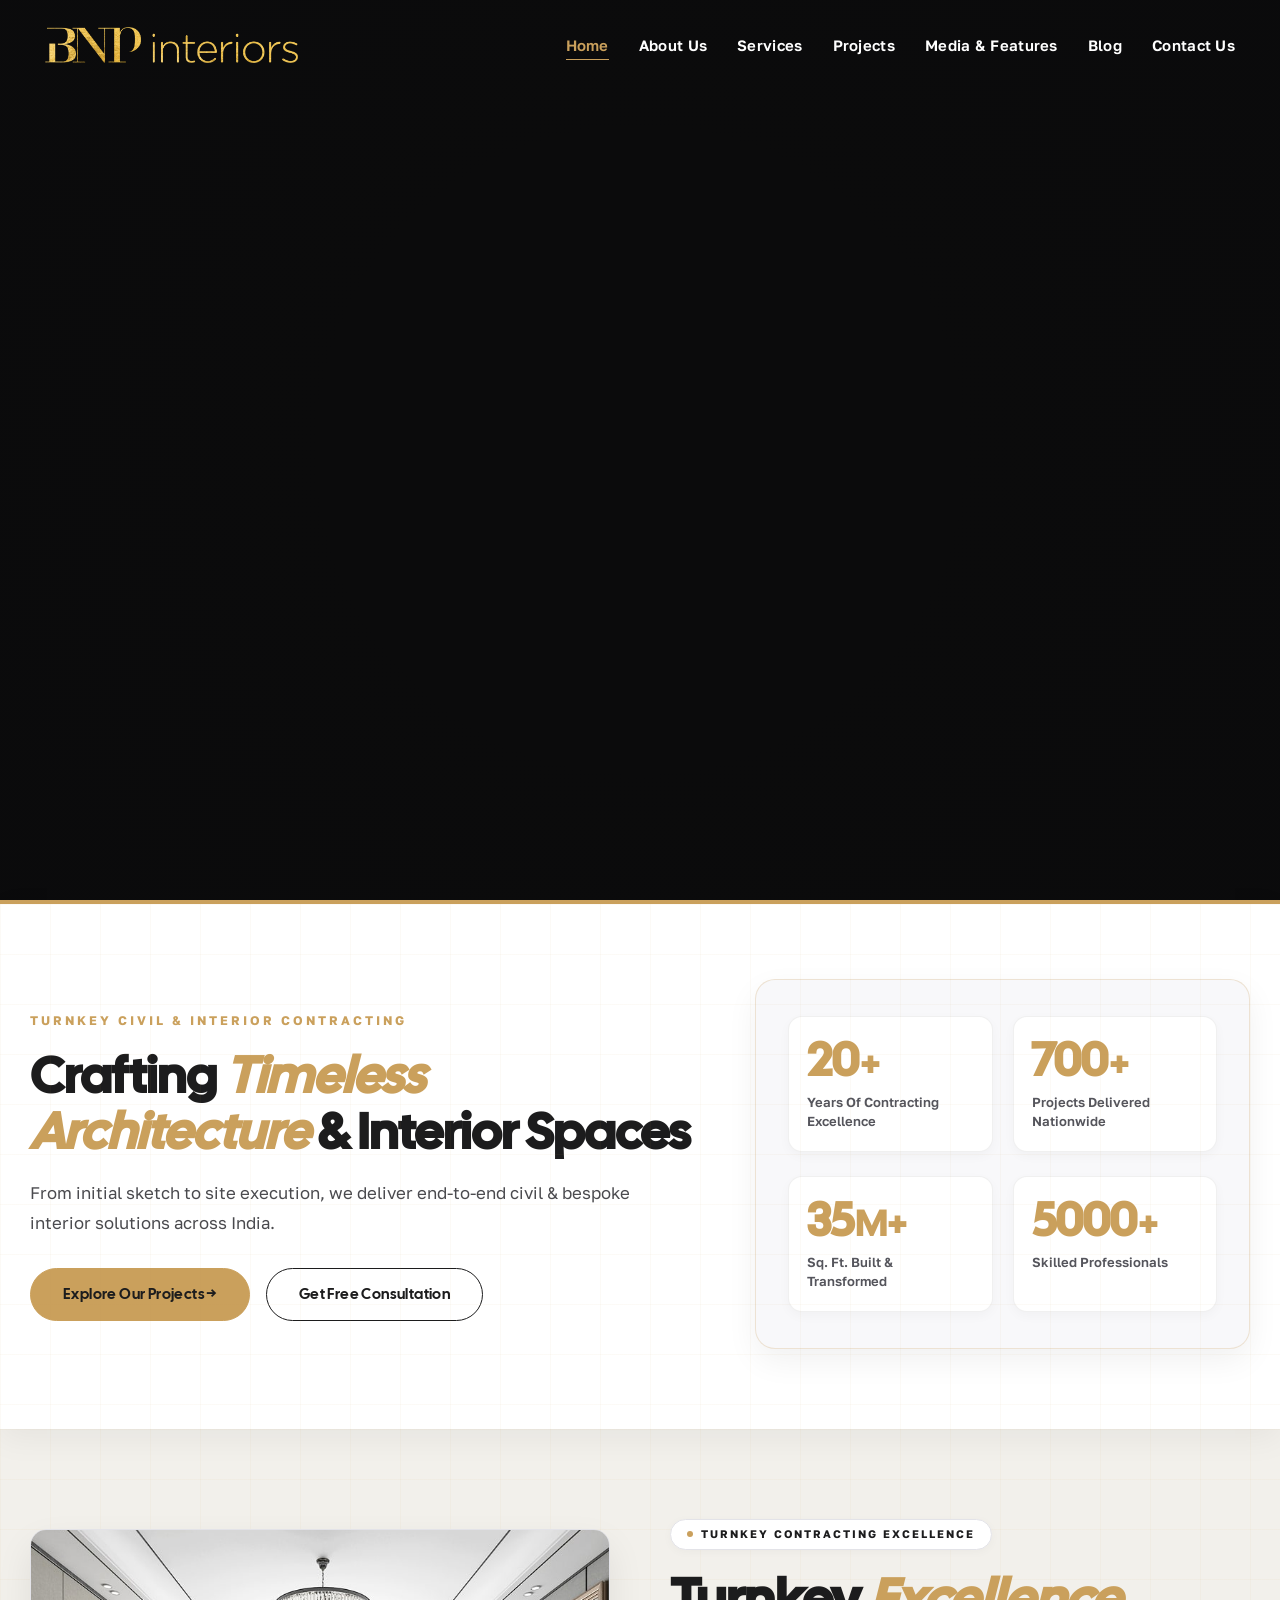
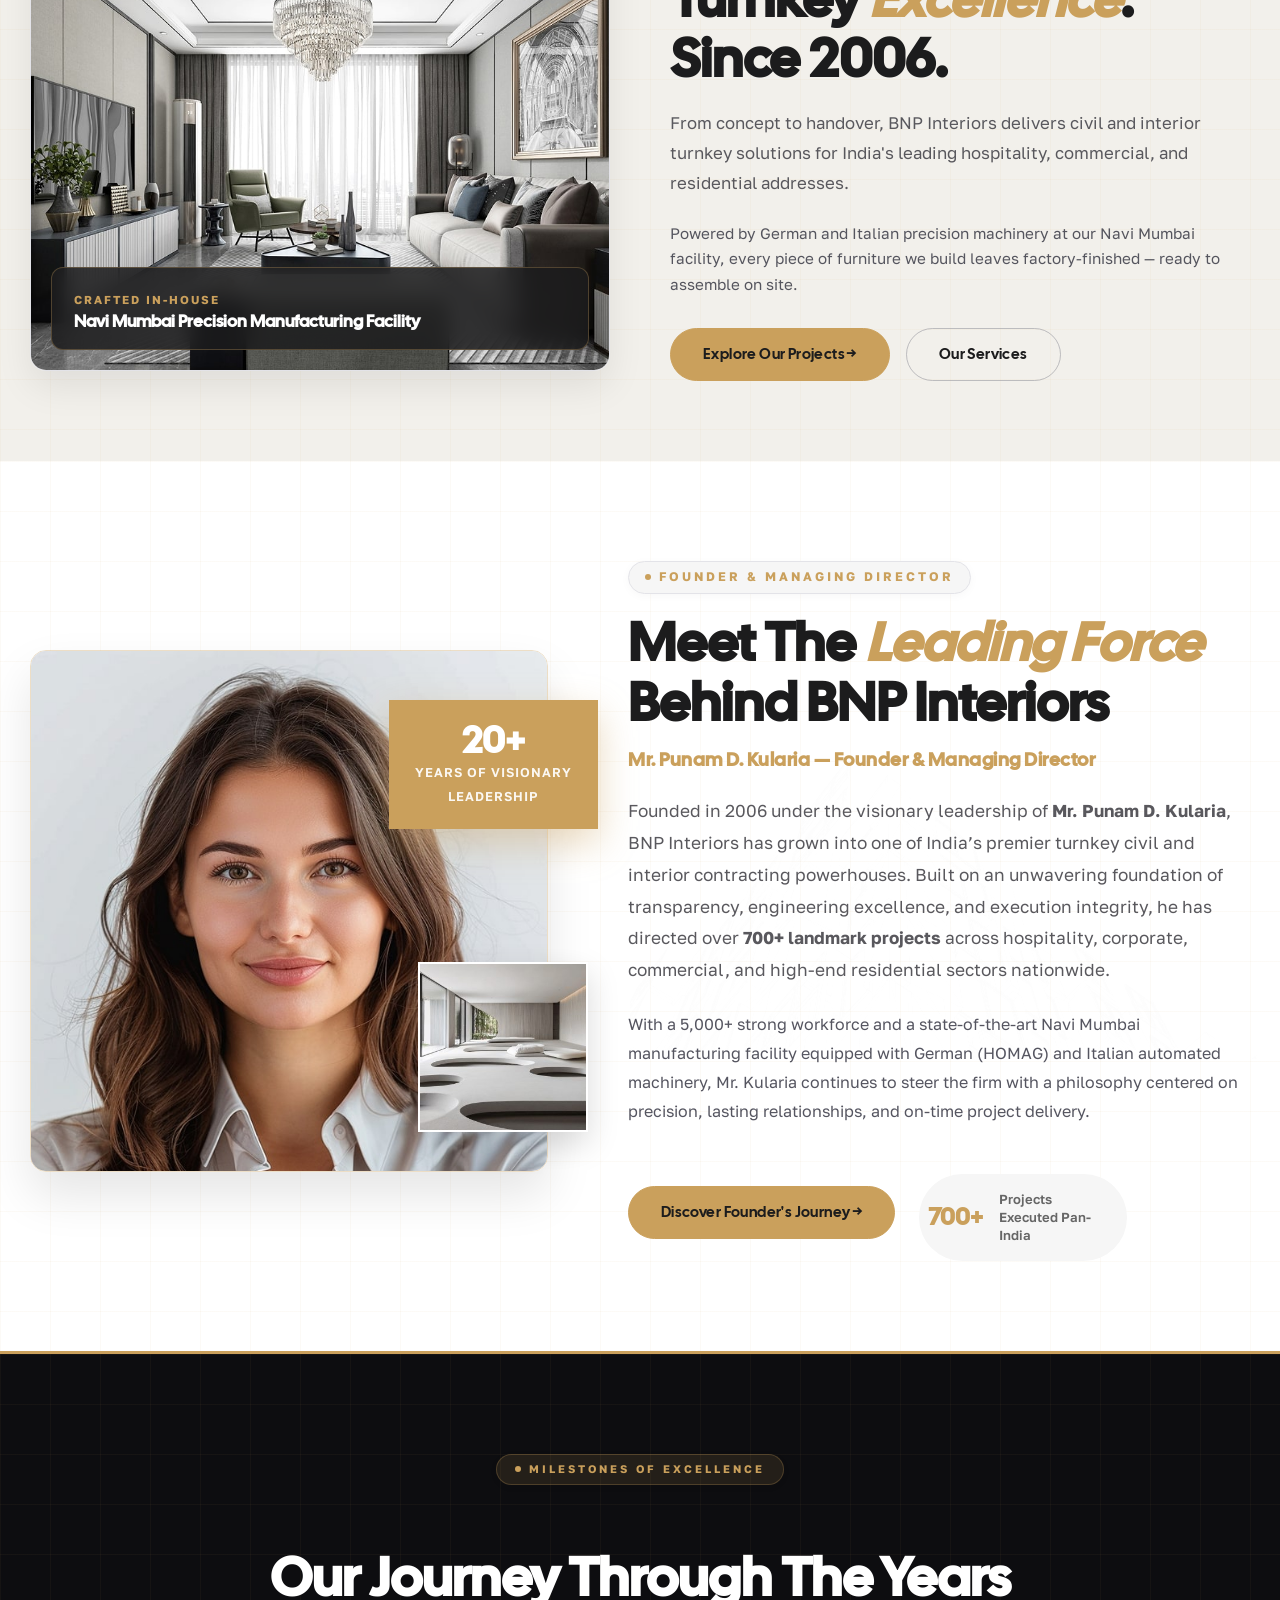
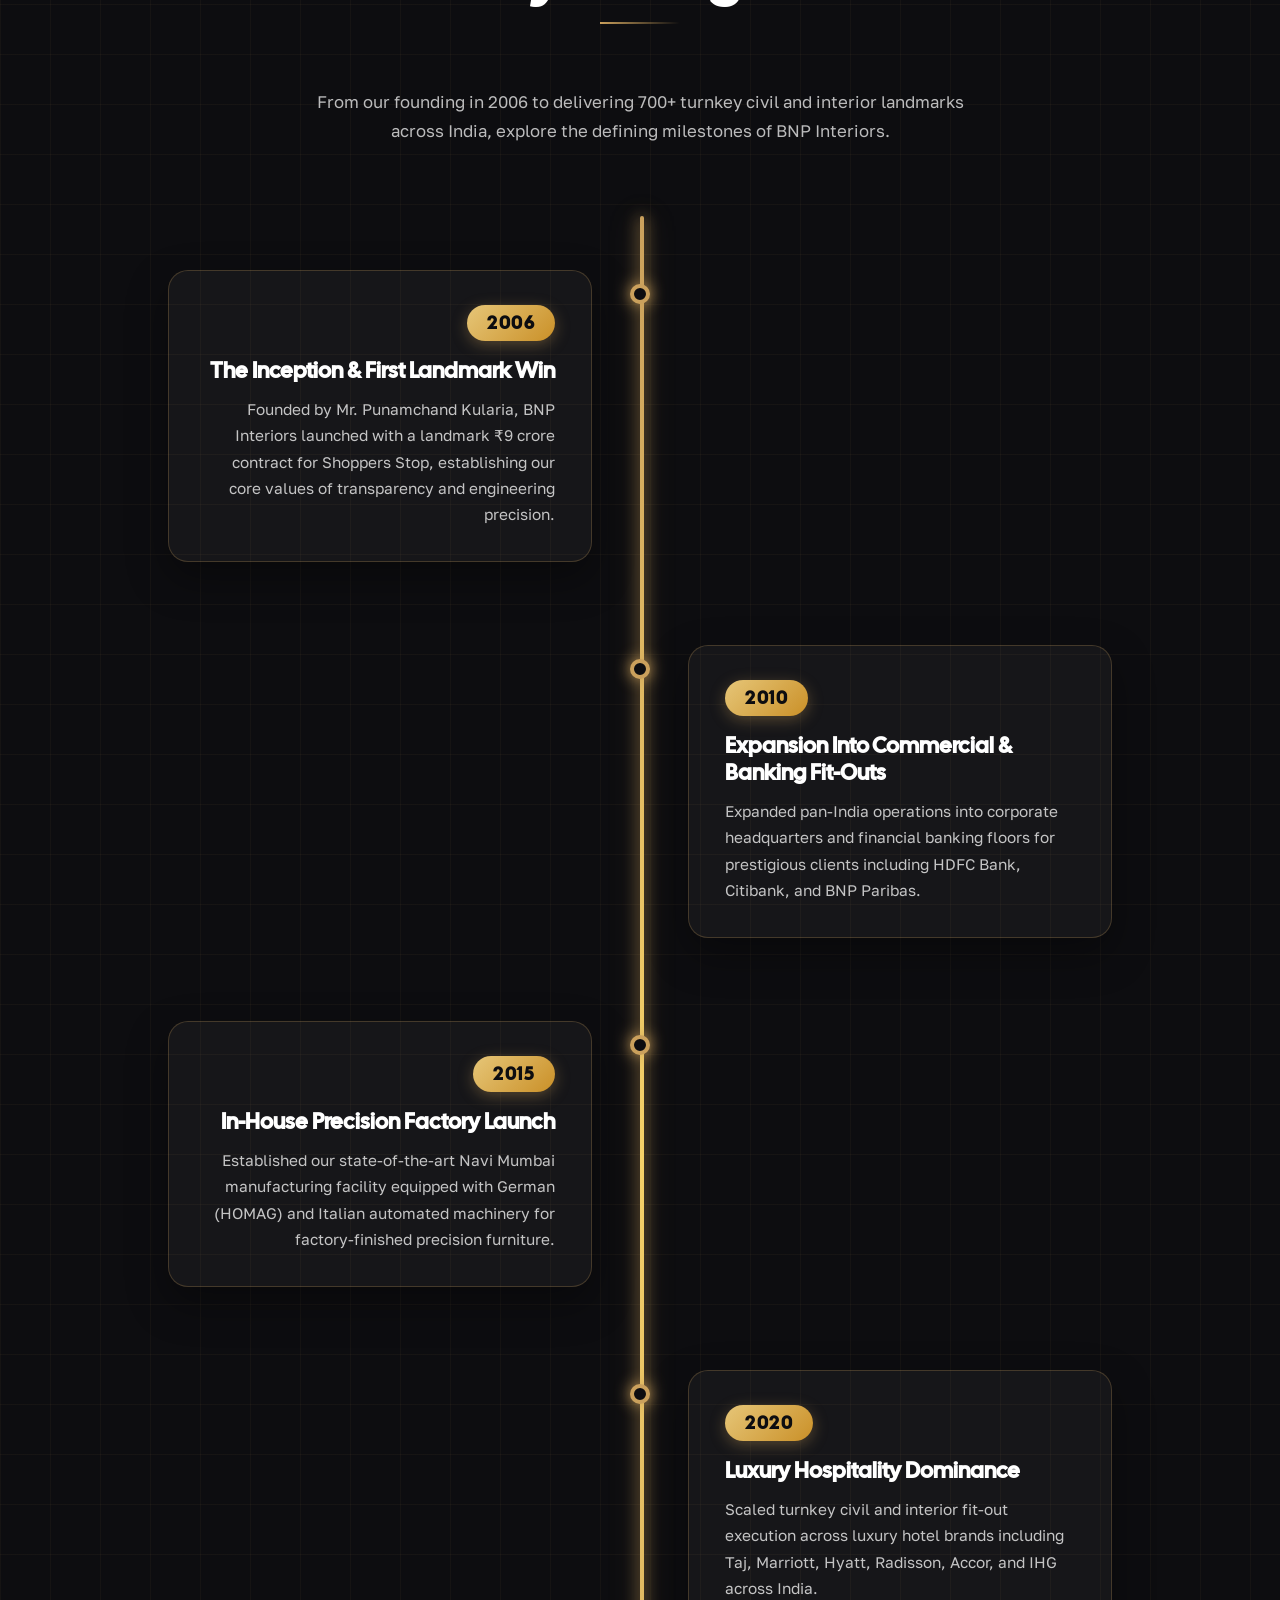
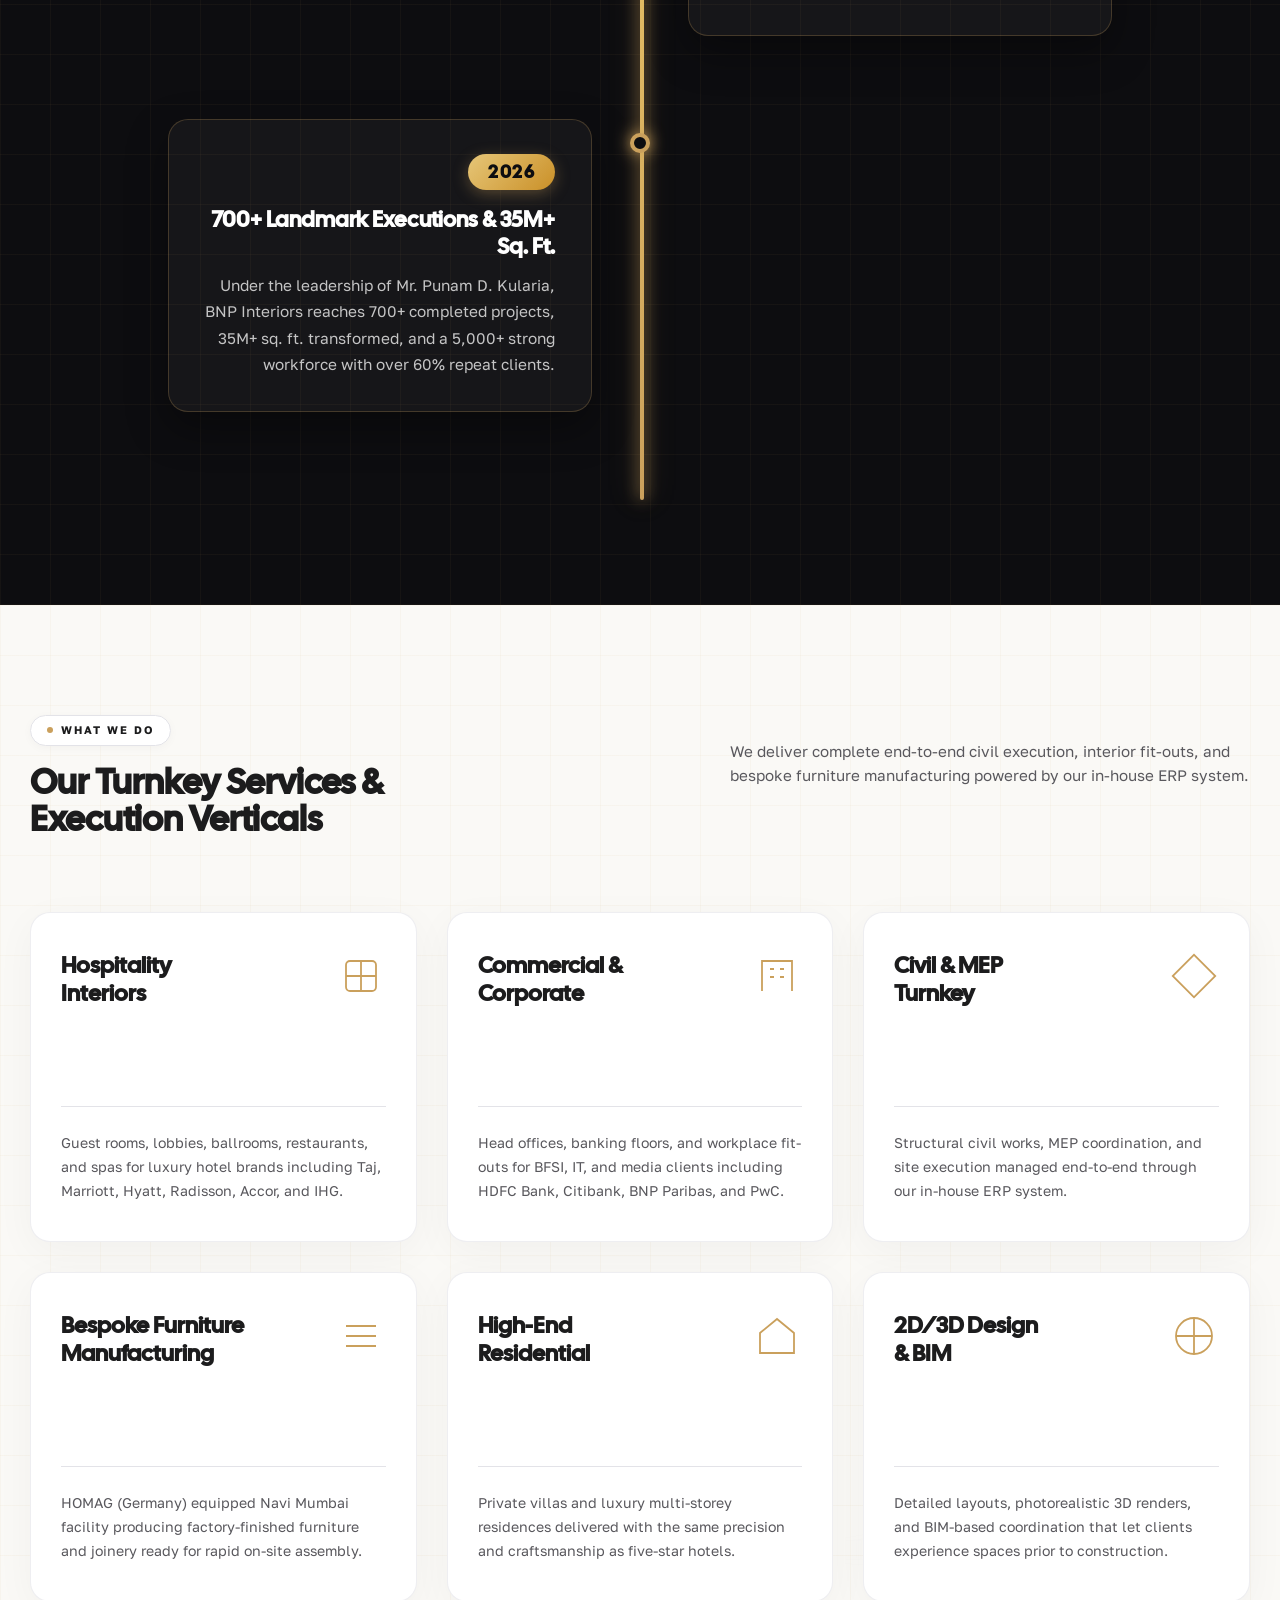
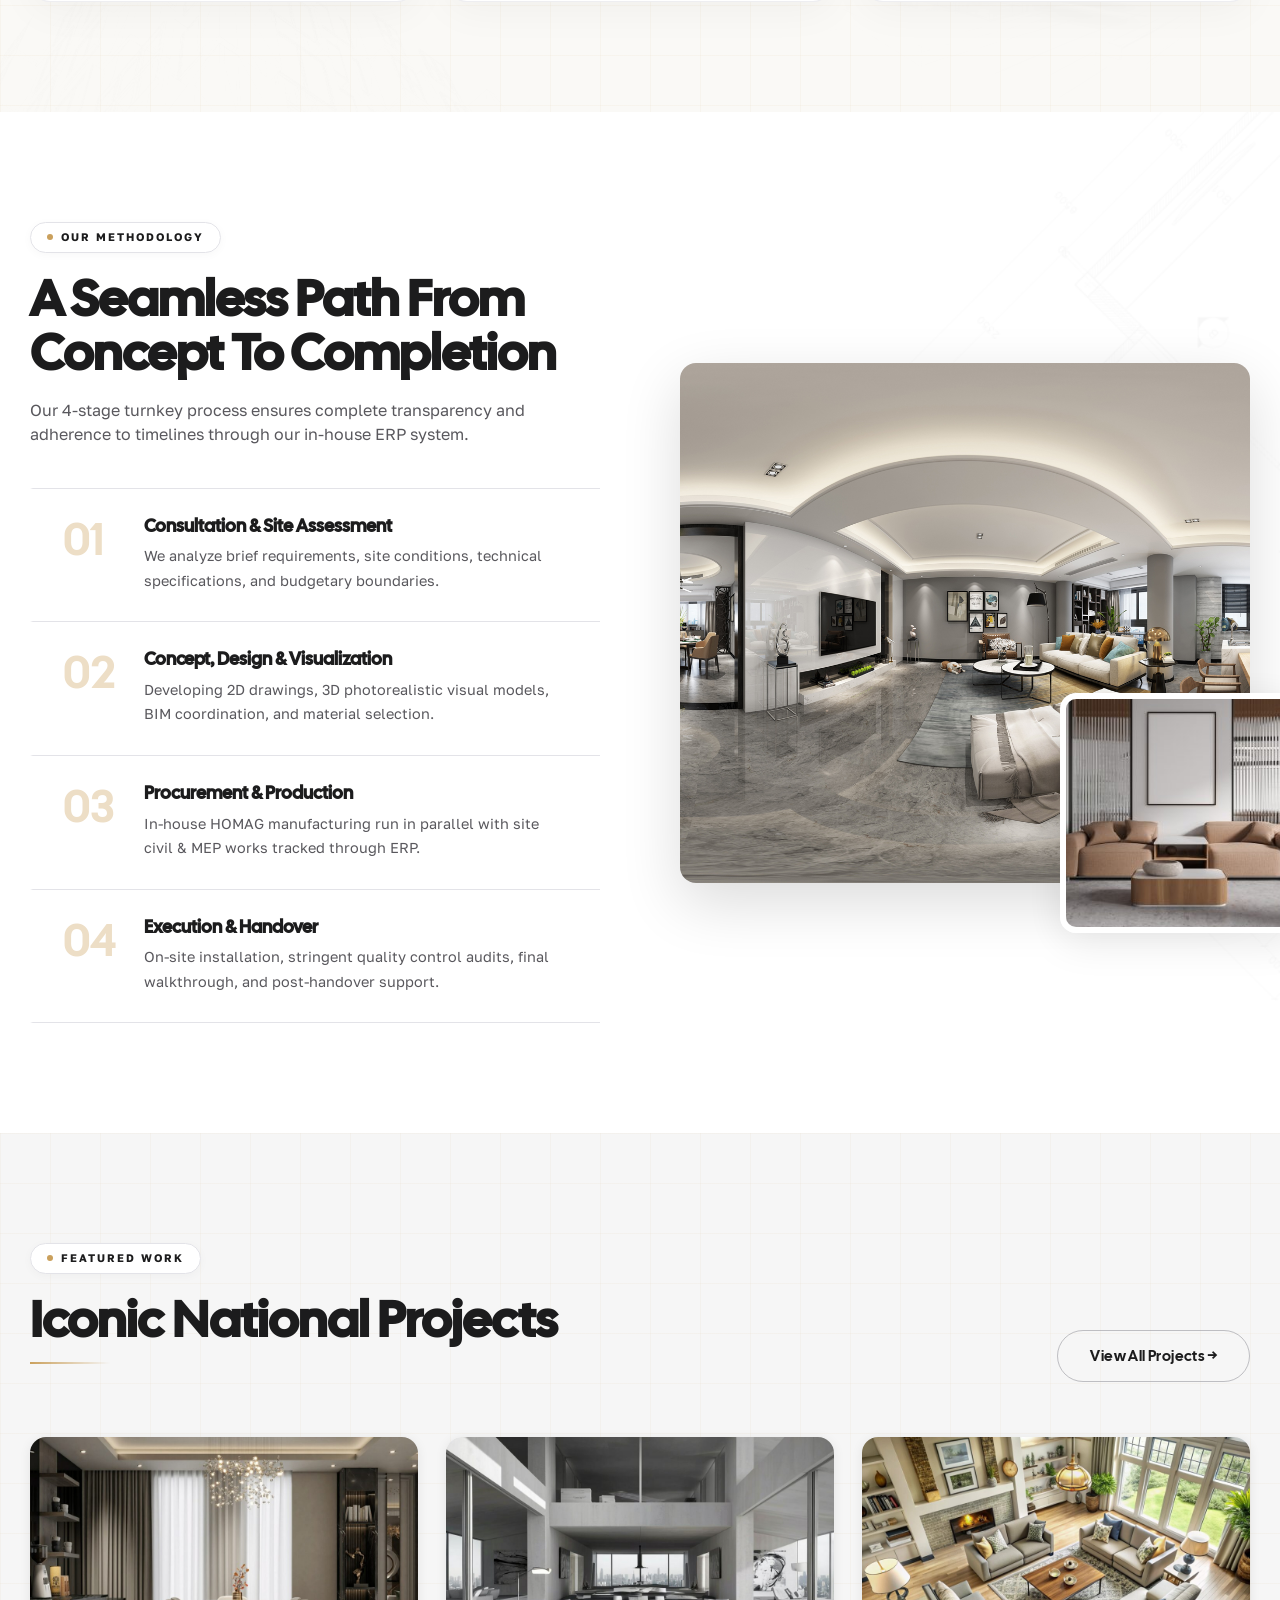
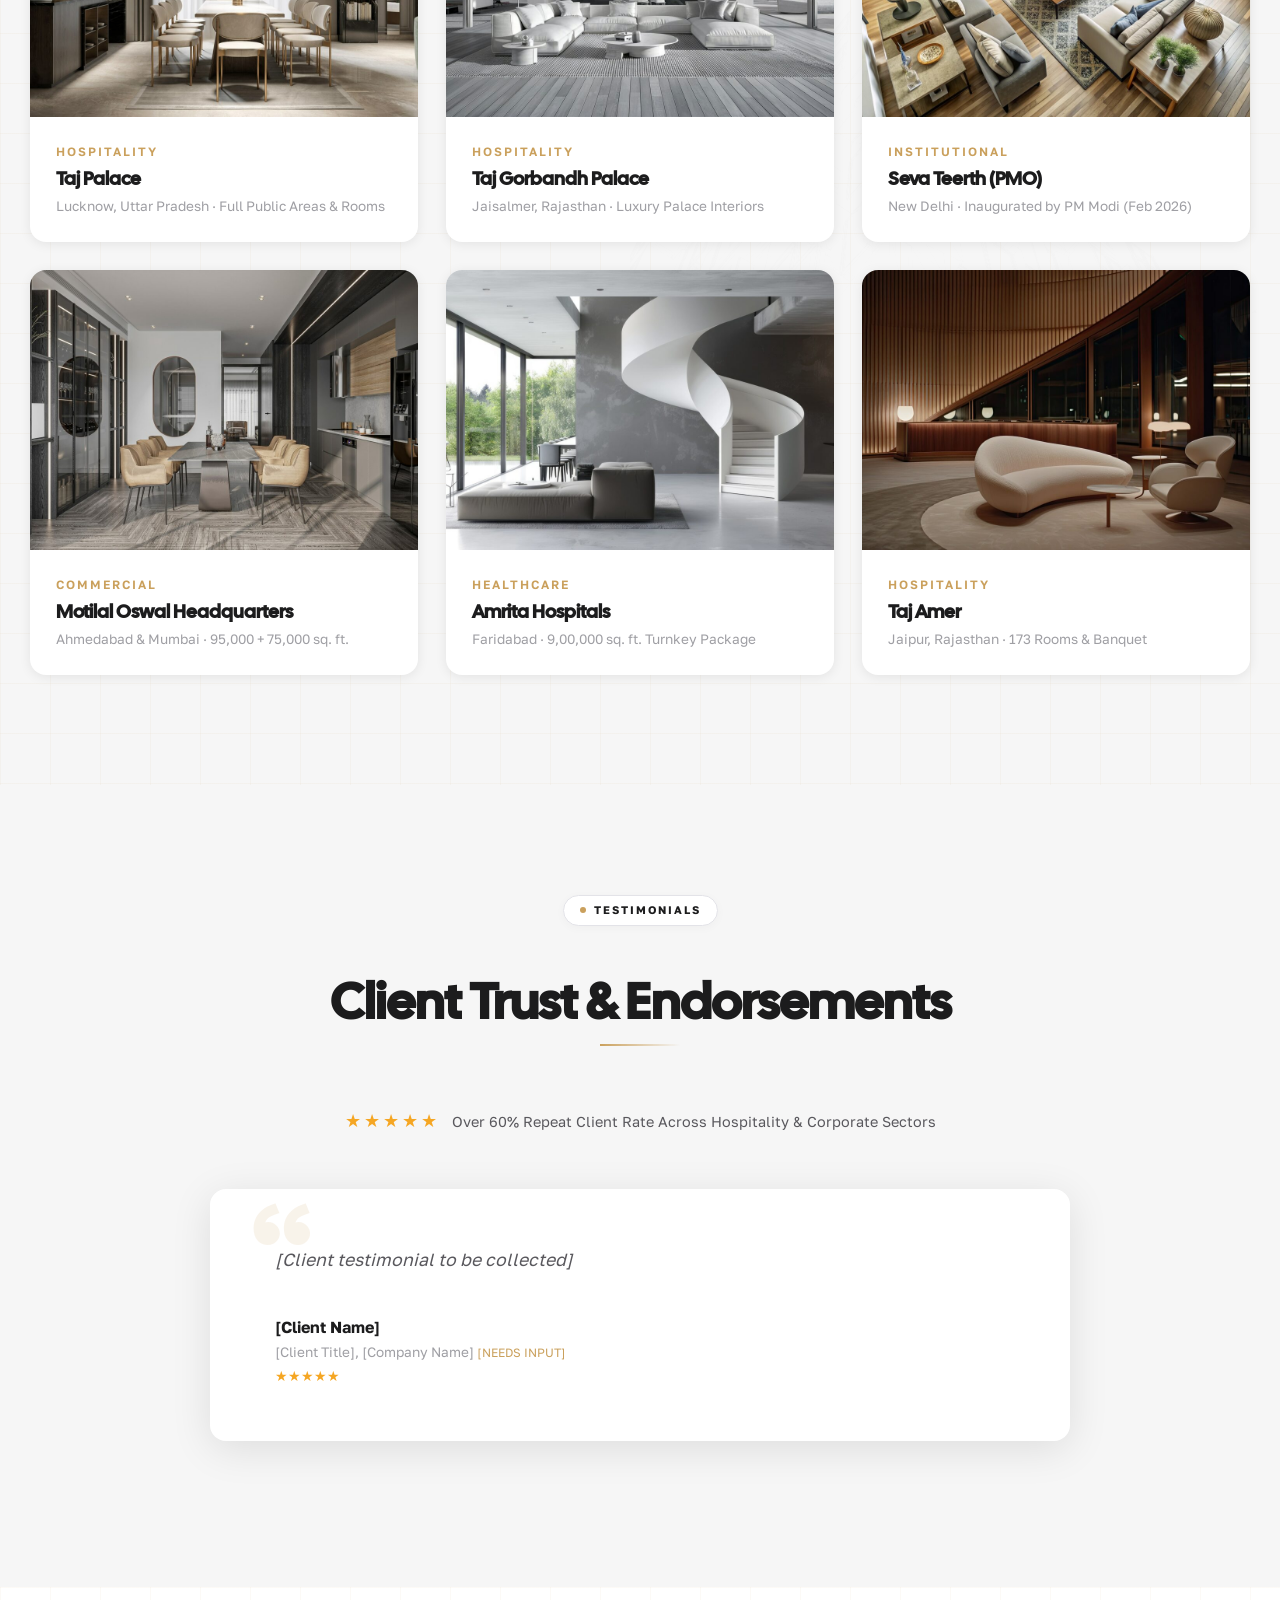
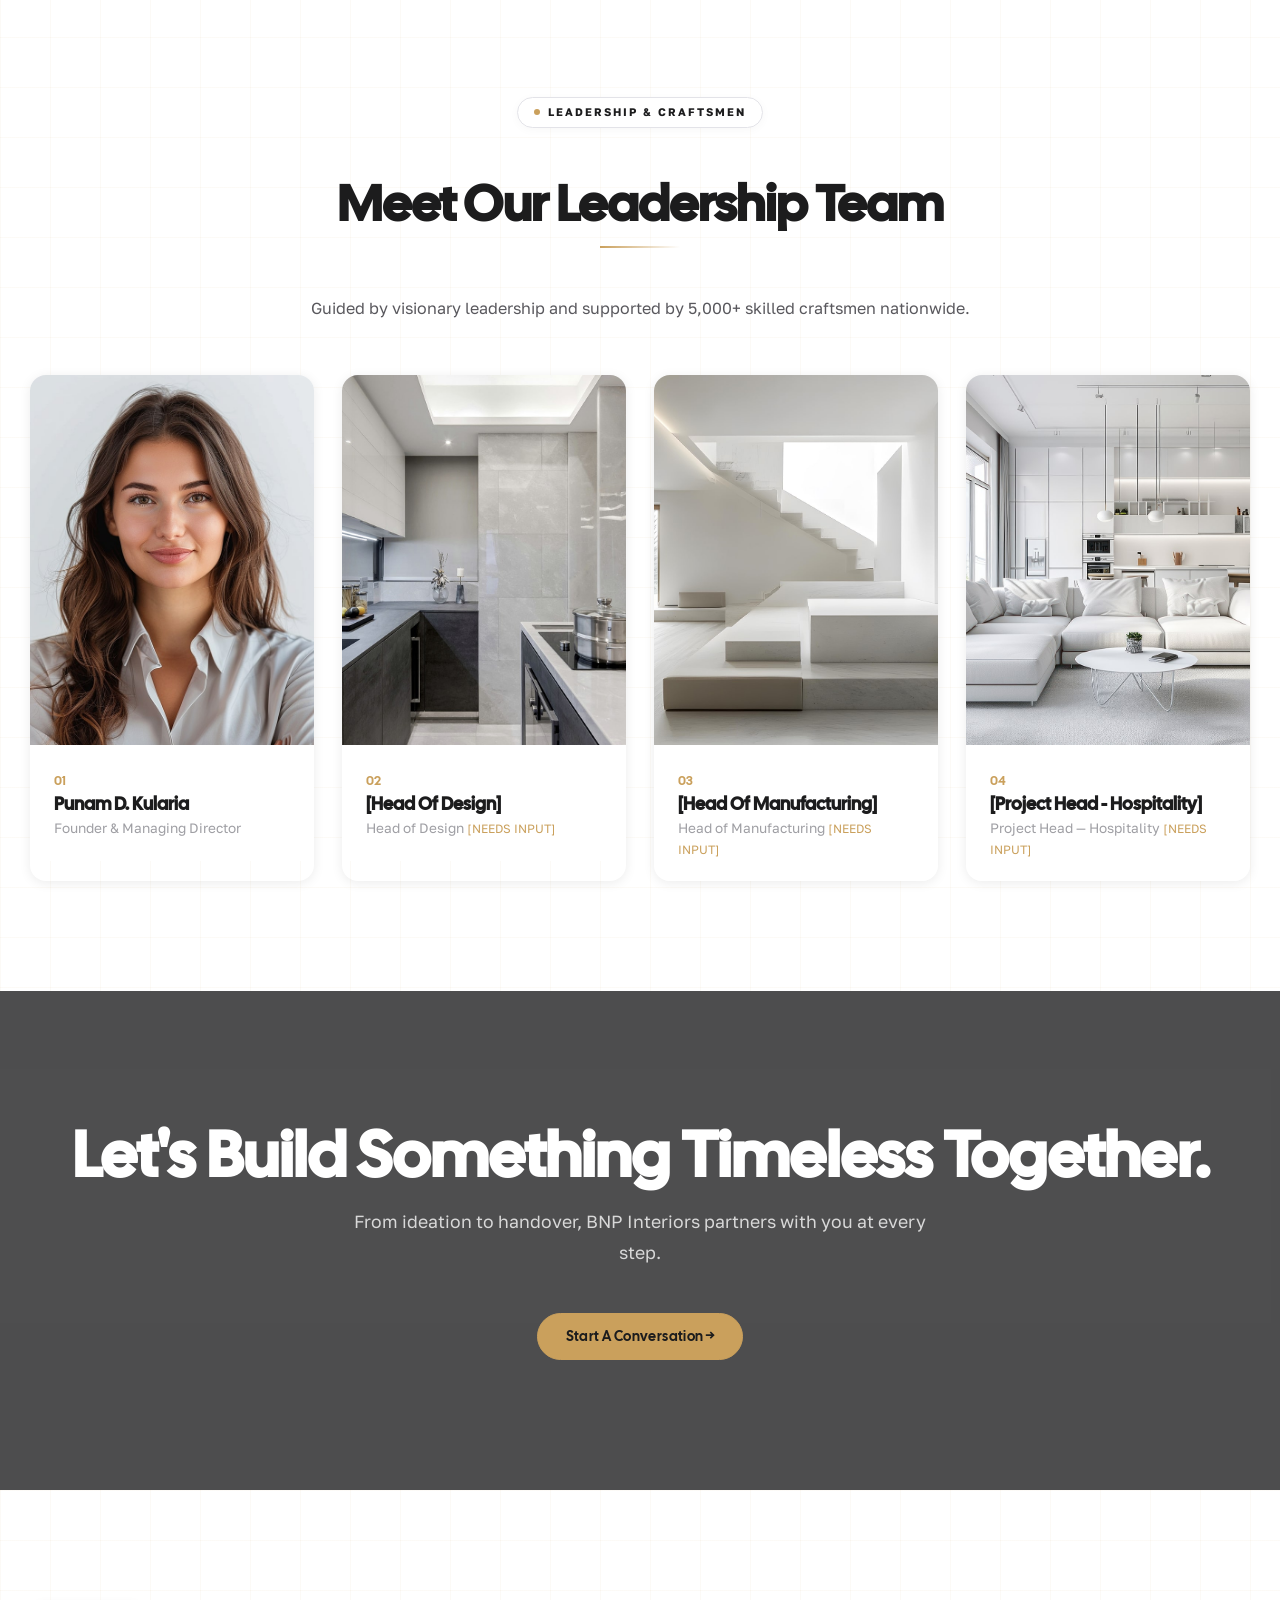
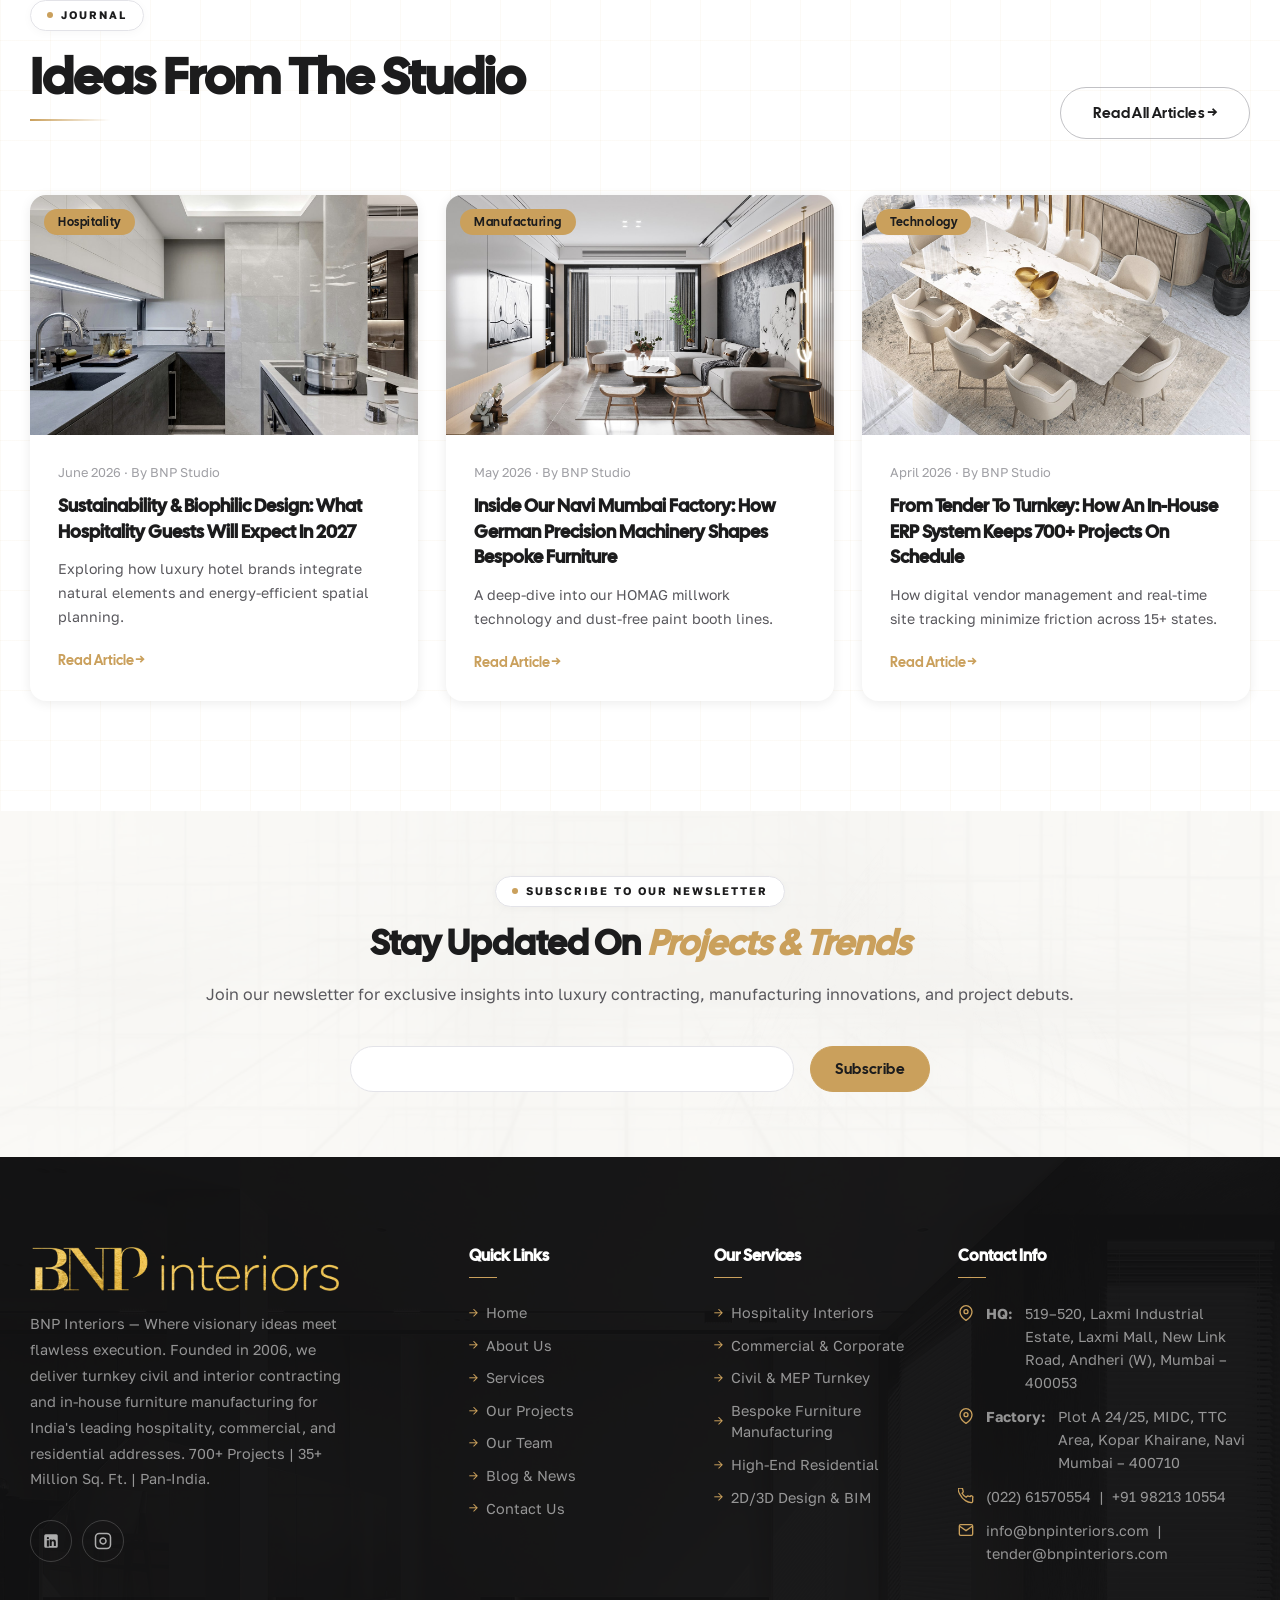
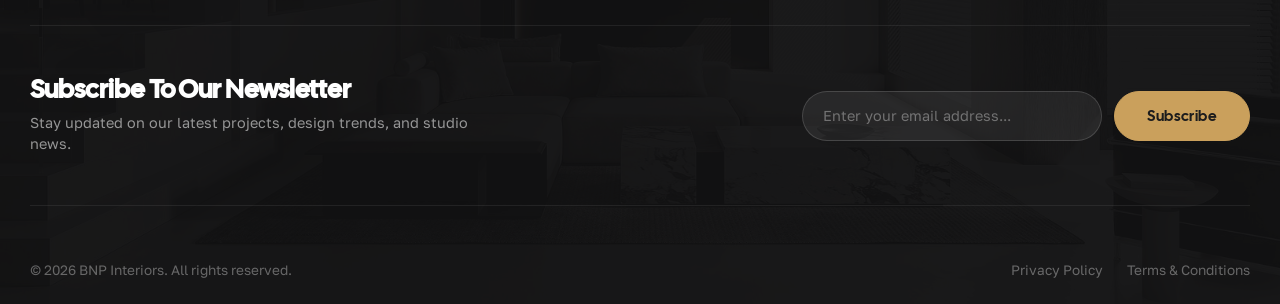
==== commit 329d38d0: "Update BNP Interiors website: 100vh cinematic video hero banner, white theme live motion stats, swap" ====
--- a/index.html
+++ b/index.html
@@ -50,7 +50,7 @@
           <li><a href="about.html" class="">About Us</a></li>
           <li><a href="services.html" class="">Services</a></li>
           <li><a href="projects.html" class="">Projects</a></li>
-          <li><a href="team.html" class="">Our Team</a></li>
+          <li><a href="media.html" class="">Media & Features</a></li>
           <li><a href="blog.html" class="">Blog</a></li>
           <li><a href="contact.html" class="">Contact Us</a></li>
         </ul>
@@ -64,50 +64,93 @@
     </div>
   </header>
 
-  <!-- HERO SLIDER (PLAIN FAST-MOTION VIDEO REEL) -->
-  <section class="hero">
-    <div class="hero-slider" id="hero-slider">
-      <!-- SLIDE 1 -->
-      <div class="hero-slide active" style="background-image: url('assets/images/hero-video-1.jpg')">
-        <div class="hero-overlay"></div>
-      </div>
-      <!-- SLIDE 2 -->
-      <div class="hero-slide" style="background-image: url('assets/images/hero-video-2.jpg')">
-        <div class="hero-overlay"></div>
-      </div>
-      <!-- SLIDE 3 -->
-      <div class="hero-slide" style="background-image: url('assets/images/hero-video-3.jpg')">
-        <div class="hero-overlay"></div>
-      </div>
-    </div>
-
-    <!-- Hero Navigation -->
-    <button class="hero-arrow hero-prev" id="hero-prev" aria-label="Previous slide">‹</button>
-    <button class="hero-arrow hero-next" id="hero-next" aria-label="Next slide">›</button>
-
-    <div class="hero-dots">
-      <div class="hero-dot active" data-slide="0"></div>
-      <div class="hero-dot" data-slide="1"></div>
-      <div class="hero-dot" data-slide="2"></div>
-    </div>
-
-    <div class="hero-scroll">
-      <span>Scroll</span>
-      <div class="scroll-line"></div>
-    </div>
-  </section>
-
-  <!-- HERO INTRO SECTION (TEXT BELOW HERO BANNER) -->
+  <!-- CINEMATIC VIDEO HERO BANNER (PURE VIDEO - NO TEXT) -->
+  <section class="hero hero-cinematic">
+    <video autoplay loop muted playsinline id="hero-bg-video" class="hero-video-bg">
+      <source src="assets/images/hero-banner.mp4" type="video/mp4">
+      Your browser does not support HTML5 video.
+    </video>
+    <div class="hero-cinematic-overlay"></div>
+  </section>
+
+  <!-- HIGH-IMPACT HERO METRICS & LIVE MOTION STATS SHOWCASE -->
+  <section class="hero-metrics-section blueprint-grid-bg">
+    <div class="container">
+      <div class="hero-metrics-grid">
+        <!-- LEFT: BRAND HEADLINE & ACTIONS -->
+        <div class="hero-metrics-copy" data-anim="fadeRight">
+          <span class="hero-metrics-badge">TURNKEY CIVIL & INTERIOR CONTRACTING</span>
+          <h1 class="hero-metrics-title">Crafting <em>Timeless Architecture</em> & Interior Spaces</h1>
+          <p class="hero-metrics-desc">From initial sketch to site execution, we deliver end-to-end civil & bespoke interior solutions across India.</p>
+          <div class="hero-metrics-actions">
+            <a href="projects.html" class="btn btn-primary">Explore Our Projects →</a>
+            <a href="contact.html" class="btn btn-outline" style="border-color: var(--color-secondary); color: var(--color-secondary);">Get Free Consultation</a>
+          </div>
+        </div>
+
+        <!-- RIGHT: LIVE MOTION STATISTICAL NUMBERS -->
+        <div class="hero-stats-box" data-anim="fadeLeft">
+          <div class="hero-stats-grid">
+            <div class="hero-stat-card">
+              <div class="stat-num-wrap">
+                <span class="stat-value" data-target="20">0</span><span class="stat-suffix">+</span>
+              </div>
+              <span class="stat-desc">Years of Contracting Excellence</span>
+            </div>
+
+            <div class="hero-stat-card">
+              <div class="stat-num-wrap">
+                <span class="stat-value" data-target="700">0</span><span class="stat-suffix">+</span>
+              </div>
+              <span class="stat-desc">Projects Delivered Nationwide</span>
+            </div>
+
+            <div class="hero-stat-card">
+              <div class="stat-num-wrap">
+                <span class="stat-value" data-target="35">0</span><span class="stat-suffix">M+</span>
+              </div>
+              <span class="stat-desc">Sq. Ft. Built & Transformed</span>
+            </div>
+
+            <div class="hero-stat-card">
+              <div class="stat-num-wrap">
+                <span class="stat-value" data-target="5000">0</span><span class="stat-suffix">+</span>
+              </div>
+              <span class="stat-desc">Skilled Professionals</span>
+            </div>
+          </div>
+        </div>
+      </div>
+    </div>
+  </section>
+
+  <!-- HERO INTRO SECTION (IMAGE LEFT, TEXT RIGHT) -->
   <section class="section hero-intro-section blueprint-grid-bg" style="background: var(--color-bg-section); padding: 90px 0 80px;">
     <div class="container">
-      <div class="hero-intro-grid" style="display: grid; grid-template-columns: 1.2fr 0.8fr; gap: 60px; align-items: center;">
-        <div data-anim="fadeRight">
+      <div class="hero-intro-grid" style="display: grid; grid-template-columns: 1fr 1fr; gap: 60px; align-items: center;">
+        
+        <!-- LEFT: RELEVANT CRAFTSMANSHIP & MANUFACTURING IMAGE -->
+        <div data-anim="fadeRight" style="position: relative;">
+          <div style="border-radius: var(--radius-lg); overflow: hidden; border: 1px solid var(--color-border); box-shadow: 0 16px 36px rgba(0,0,0,0.08); position: relative;">
+            <img src="assets/images/h1-banner01.jpg" alt="BNP Interiors Craftsmanship & Manufacturing" style="width: 100%; height: 440px; object-fit: cover; display: block;">
+            <div style="position: absolute; bottom: 20px; left: 20px; right: 20px; background: rgba(28,28,29,0.85); backdrop-filter: blur(10px); -webkit-backdrop-filter: blur(10px); padding: 18px 22px; border-radius: 12px; border: 1px solid rgba(202,160,92,0.3); color: #fff;">
+              <span style="display: inline-block; font-size: 0.72rem; font-weight: 700; letter-spacing: 2px; text-transform: uppercase; color: var(--color-primary); margin-bottom: 4px;">CRAFTED IN-HOUSE</span>
+              <h4 style="margin: 0; font-size: 1.05rem; color: #fff; font-weight: 700;">Navi Mumbai Precision Manufacturing Facility</h4>
+            </div>
+          </div>
+        </div>
+
+        <!-- RIGHT: TURNKEY EXCELLENCE TEXT & BUTTONS -->
+        <div data-anim="fadeLeft">
           <span class="section-tag">TURNKEY CONTRACTING EXCELLENCE</span>
-          <h2 class="section-title" style="font-size: clamp(2.4rem, 4.5vw, 3.8rem); margin-bottom: 20px;">
+          <h2 class="section-title" style="font-size: clamp(2.4rem, 4.2vw, 3.6rem); margin-bottom: 20px; line-height: 1.12;">
             Turnkey <em>Excellence</em>.<br>Since 2006.
           </h2>
-          <p class="section-desc" style="font-size: 1.05rem; line-height: 1.8; color: var(--color-text); margin-bottom: 30px;">
+          <p class="section-desc" style="font-size: 1.05rem; line-height: 1.8; color: var(--color-text); margin-bottom: 22px;">
             From concept to handover, BNP Interiors delivers civil and interior turnkey solutions for India's leading hospitality, commercial, and residential addresses.
+          </p>
+          <p style="font-size: 0.95rem; line-height: 1.7; color: #55555e; margin-bottom: 30px;">
+            Powered by German and Italian precision machinery at our Navi Mumbai facility, every piece of furniture we build leaves factory-finished — ready to assemble on site.
           </p>
           <div style="display: flex; gap: 16px; flex-wrap: wrap;">
             <a href="projects.html" class="btn btn-primary">Explore Our Projects →</a>
@@ -115,72 +158,115 @@
           </div>
         </div>
 
-        <div data-anim="fadeLeft" style="background: var(--color-white); padding: 40px; border-radius: var(--radius-lg); border: 1px solid var(--color-border); box-shadow: var(--shadow-sm);">
-          <span class="section-tag" style="background: var(--color-bg-light);">CRAFTED IN-HOUSE</span>
-          <h3 style="font-size: 1.6rem; margin-bottom: 14px; color: var(--color-secondary);">
-            Crafted <em>In-House</em>. Delivered Nationwide.
+      </div>
+    </div>
+  </section>
+
+  
+
+  <!-- FOUNDER & ABOUT SECTION -->
+  <section class="section sketch-bg sketch-bg-1 blueprint-grid-bg" style="padding: 100px 0 90px;">
+    <div class="container">
+      <div class="about-grid" style="display: grid; grid-template-columns: 0.9fr 1.1fr; gap: 70px; align-items: center;">
+        
+        <!-- LEFT: FOUNDER PORTRAIT & BADGES -->
+        <div class="about-images" data-anim="fadeRight">
+          <div class="about-img-main" style="border-radius: var(--radius-lg); overflow: hidden; border: 1px solid rgba(202, 160, 92, 0.35); box-shadow: 0 24px 48px rgba(0,0,0,0.1);">
+            <img src="assets/images/team-1.jpg" alt="Mr. Punam D. Kularia – Founder & Managing Director" style="width: 100%; height: 520px; object-fit: cover; object-position: top; display: block;">
+          </div>
+          <div class="about-img-badge" style="border-radius: var(--radius-md); overflow: hidden; border: 2px solid var(--color-white); box-shadow: 0 12px 30px rgba(0,0,0,0.15);">
+            <img src="assets/images/h1-slider1-280x300.jpg" alt="Interior Excellence Detail" loading="lazy">
+          </div>
+          <div class="about-stat-card" style="background: var(--color-primary); color: var(--color-white); padding: 22px 26px; border-radius: var(--radius-md); box-shadow: 0 14px 35px rgba(202, 160, 92, 0.4);">
+            <span class="stat-num" style="color: var(--color-white); font-weight: 800; font-size: 2.3rem;">20+</span>
+            <span class="stat-label" style="color: rgba(255,255,255,0.92); font-weight: 600;">Years of Visionary<br>Leadership</span>
+          </div>
+        </div>
+
+        <!-- RIGHT: BREATHABLE FOUNDER STORY & NARRATIVE -->
+        <div class="about-content" data-anim="fadeLeft" style="padding-left: 10px;">
+          <span class="section-tag" style="background: var(--color-bg-light); color: var(--color-primary); font-weight: 700; letter-spacing: 3px; font-size: 0.78rem;">FOUNDER & MANAGING DIRECTOR</span>
+          <h2 class="section-title" style="font-size: clamp(2.3rem, 4.2vw, 3.6rem); margin-bottom: 18px; line-height: 1.12; font-weight: 800;">
+            Meet the <em>Leading Force</em> Behind BNP Interiors
+          </h2>
+          <h3 style="font-size: 1.2rem; color: var(--color-primary); margin-bottom: 24px; font-weight: 700; letter-spacing: 0.5px;">
+            Mr. Punam D. Kularia — Founder & Managing Director
           </h3>
-          <p style="color: var(--color-text); line-height: 1.7; margin-bottom: 24px; font-size: 0.95rem;">
-            Powered by German and Italian precision machinery at our Navi Mumbai facility, every piece of furniture we build leaves factory-finished — ready to assemble on site.
+          
+          <p class="section-desc" style="font-size: 1.08rem; line-height: 1.85; color: var(--color-text); margin-bottom: 24px; font-weight: 400;">
+            Founded in 2006 under the visionary leadership of <strong>Mr. Punam D. Kularia</strong>, BNP Interiors has grown into one of India’s premier turnkey civil and interior contracting powerhouses. Built on an unwavering foundation of transparency, engineering excellence, and execution integrity, he has directed over <strong>700+ landmark projects</strong> across hospitality, corporate, commercial, and high-end residential sectors nationwide.
           </p>
-          <a href="services.html" class="btn btn-dark" style="font-size: 0.85rem; padding: 12px 24px;">See Our Manufacturing →</a>
-        </div>
-      </div>
-    </div>
-  </section>
-
-  
-
-  <!-- ABOUT SECTION -->
-  <section class="section sketch-bg sketch-bg-1 blueprint-grid-bg">
-    <div class="container">
-      <div class="about-grid">
-        <div class="about-images" data-anim="fadeRight">
-          <div class="about-img-main">
-            <img src="assets/images/h1-banner01.jpg" alt="BNP Interiors Craftsmanship" loading="lazy">
-          </div>
-          <div class="about-img-badge">
-            <img src="assets/images/h1-slider1-280x300.jpg" alt="Interior Detail" loading="lazy">
-          </div>
-          <div class="about-stat-card">
-            <span class="stat-num">20+</span>
-            <span class="stat-label">Years of<br>Excellence</span>
-          </div>
-        </div>
-
-        <div class="about-content" data-anim="fadeLeft">
-          <span class="section-tag">WHO WE ARE</span>
-          <h2 class="section-title">India's Premier <em>Turnkey Contracting</em> & Interior Studio</h2>
-          <p class="section-desc">BNP Interiors was founded in 2006 by visionary entrepreneur <strong>Mr. Punamchand Kularia</strong>. In just over 18 years, the company has carved a niche in high-end interiors for the hospitality, commercial, and private sectors — built on an unwavering commitment to integrity and transparency. Today, under the leadership of <strong>Punam D. Kularia, Founder & Managing Director</strong>, BNP Interiors is one of India's leading civil and interior turnkey contracting firms, with over 60% of its business coming from repeat clients.</p>
-
-          <div class="about-features" data-anim-stagger>
-            <div class="feature-item">
-              <div class="feature-icon">
-                <svg width="24" height="24" viewBox="0 0 24 24" fill="none" stroke="currentColor" stroke-width="2"><polygon points="12 2 2 7 12 12 22 7 12 2"/><polyline points="2 17 12 22 22 17"/><polyline points="2 12 12 17 22 12"/></svg>
-              </div>
-              <div class="feature-text">
-                <h3>Complete Turnkey Execution</h3>
-                <p>Civil + Interiors executed under one contract for seamless project delivery and budget optimization.</p>
-              </div>
-            </div>
-
-            <div class="feature-item">
-              <div class="feature-icon">
-                <svg width="24" height="24" viewBox="0 0 24 24" fill="none" stroke="currentColor" stroke-width="2"><path d="M3 9l9-7 9 7v11a2 2 0 01-2 2H5a2 2 0 01-2-2z"/><polyline points="9 22 9 12 15 12 15 22"/></svg>
-              </div>
-              <div class="feature-text">
-                <h3>In-House Furniture Manufacturing</h3>
-                <p>State-of-the-art Navi Mumbai facility equipped with HOMAG (Germany) machinery for factory-finished precision.</p>
-              </div>
-            </div>
-          </div>
-
-          <div style="display:flex;gap:20px;align-items:center;flex-wrap:wrap">
-            <a href="about.html" class="btn btn-primary">Discover Our Journey</a>
-            <div class="experience-badge">
-              <span class="badge-num">700+</span>
-              <span class="badge-text">Completed Projects Across India</span>
-            </div>
+
+          <p style="font-size: 1rem; line-height: 1.8; color: #555560; margin-bottom: 38px;">
+            With a 5,000+ strong workforce and a state-of-the-art Navi Mumbai manufacturing facility equipped with German (HOMAG) and Italian automated machinery, Mr. Kularia continues to steer the firm with a philosophy centered on precision, lasting relationships, and on-time project delivery.
+          </p>
+
+          <div style="display:flex; gap:24px; align-items:center; flex-wrap:wrap;">
+            <a href="about.html" class="btn btn-primary" style="padding: 14px 32px; font-size: 0.95rem;">Discover Founder's Journey →</a>
+            <div class="experience-badge" style="padding-left: 10px;">
+              <span class="badge-num" style="color: var(--color-primary); font-weight: 800; font-size: 1.5rem;">700+</span>
+              <span class="badge-text" style="font-size: 0.82rem; font-weight: 600; color: #666;">Projects Executed Pan-India</span>
+            </div>
+          </div>
+        </div>
+
+      </div>
+    </div>
+  </section>
+
+  <!-- ANIMATED CINEMATIC TIMELINE SECTION -->
+  <section class="section timeline-section blueprint-grid-bg" id="journey-timeline" style="background: #0d0d10; color: #ffffff; padding: 100px 0 105px; border-top: 3px solid var(--color-primary);">
+    <div class="container">
+      <div class="section-header centered" data-anim="fadeUp" style="text-align: center; margin-bottom: 70px;">
+        <span class="section-tag" style="color: var(--color-primary); font-weight: 700; letter-spacing: 3px; background: rgba(202,160,92,0.12); padding: 6px 18px; border-radius: 20px; border: 1px solid rgba(202,160,92,0.25);">MILESTONES OF EXCELLENCE</span>
+        <h2 class="section-title" style="font-size: clamp(2.3rem, 4.2vw, 3.6rem); margin-top: 16px; color: #ffffff;">Our Journey Through The Years</h2>
+        <p class="section-desc" style="max-width: 680px; margin: 16px auto 0; font-size: 1.05rem; color: rgba(255,255,255,0.72); line-height: 1.75;">
+          From our founding in 2006 to delivering 700+ turnkey civil and interior landmarks across India, explore the defining milestones of BNP Interiors.
+        </p>
+      </div>
+
+      <!-- TIMELINE CONTAINER -->
+      <div class="timeline-container" data-anim-stagger>
+        <div class="timeline-track"></div>
+        <div class="timeline-progress-fill" id="timeline-progress-fill"></div>
+        
+        <div class="timeline-item left" data-anim="fadeRight">
+          <div class="timeline-content">
+            <div class="timeline-year-badge">2006</div>
+            <h3>The Inception & First Landmark Win</h3>
+            <p>Founded by Mr. Punamchand Kularia, BNP Interiors launched with a landmark ₹9 crore contract for Shoppers Stop, establishing our core values of transparency and engineering precision.</p>
+          </div>
+        </div>
+
+        <div class="timeline-item right" data-anim="fadeLeft">
+          <div class="timeline-content">
+            <div class="timeline-year-badge">2010</div>
+            <h3>Expansion into Commercial & Banking Fit-Outs</h3>
+            <p>Expanded pan-India operations into corporate headquarters and financial banking floors for prestigious clients including HDFC Bank, Citibank, and BNP Paribas.</p>
+          </div>
+        </div>
+
+        <div class="timeline-item left" data-anim="fadeRight">
+          <div class="timeline-content">
+            <div class="timeline-year-badge">2015</div>
+            <h3>In-House Precision Factory Launch</h3>
+            <p>Established our state-of-the-art Navi Mumbai manufacturing facility equipped with German (HOMAG) and Italian automated machinery for factory-finished precision furniture.</p>
+          </div>
+        </div>
+
+        <div class="timeline-item right" data-anim="fadeLeft">
+          <div class="timeline-content">
+            <div class="timeline-year-badge">2020</div>
+            <h3>Luxury Hospitality Dominance</h3>
+            <p>Scaled turnkey civil and interior fit-out execution across luxury hotel brands including Taj, Marriott, Hyatt, Radisson, Accor, and IHG across India.</p>
+          </div>
+        </div>
+
+        <div class="timeline-item left" data-anim="fadeRight">
+          <div class="timeline-content">
+            <div class="timeline-year-badge">2026</div>
+            <h3>700+ Landmark Executions & 35M+ Sq. Ft.</h3>
+            <p>Under the leadership of Mr. Punam D. Kularia, BNP Interiors reaches 700+ completed projects, 35M+ sq. ft. transformed, and a 5,000+ strong workforce with over 60% repeat clients.</p>
           </div>
         </div>
       </div>
@@ -251,34 +337,6 @@
             <svg class="core-service-icon" viewBox="0 0 50 50" fill="none" stroke="currentColor" stroke-width="1.8"><circle cx="25" cy="25" r="18"/><path d="M25 7v36M7 25h36"/></svg>
           </div>
           <p>Detailed layouts, photorealistic 3D renders, and BIM-based coordination that let clients experience spaces prior to construction.</p>
-        </div>
-      </div>
-    </div>
-  </section>
-
-  <!-- STATS NUMBERS -->
-  <section class="stats-section sketch-bg sketch-bg-floorplan blueprint-grid-bg" style="position:relative; z-index:1;">
-    <div class="container">
-      <div class="stats-grid" data-anim-stagger>
-        <div class="stat-item">
-          <span class="stat-value" data-target="20">0</span>
-          <span class="stat-suffix">+</span>
-          <span class="stat-desc">Years of Contracting Excellence</span>
-        </div>
-        <div class="stat-item">
-          <span class="stat-value" data-target="700">0</span>
-          <span class="stat-suffix">+</span>
-          <span class="stat-desc">Projects Delivered Nationwide</span>
-        </div>
-        <div class="stat-item">
-          <span class="stat-value" data-target="35">0</span>
-          <span class="stat-suffix">M+</span>
-          <span class="stat-desc">Sq. Ft. Built & Transformed</span>
-        </div>
-        <div class="stat-item">
-          <span class="stat-value" data-target="5000">0</span>
-          <span class="stat-suffix">+</span>
-          <span class="stat-desc">Skilled Professionals</span>
         </div>
       </div>
     </div>
--- a/assets/css/style.css
+++ b/assets/css/style.css
@@ -554,8 +554,8 @@
   align-items: center;
   justify-content: space-between;
   height: 100%;
-  padding: 0 40px;
-  max-width: var(--container-max);
+  padding: 0 45px;
+  max-width: 1600px;
   margin: 0 auto;
 }
 
@@ -572,7 +572,8 @@
 .site-header.scrolled .logo-text { color: var(--color-secondary); }
 
 /* Nav */
-.main-nav ul { display: flex; align-items: center; gap: 38px; }
+.main-nav { margin-left: auto; }
+.main-nav ul { display: flex; align-items: center; gap: 30px; justify-content: flex-end; }
 
 .main-nav a {
   font-family: var(--font-body);
@@ -647,40 +648,147 @@
   height: 100vh;
   min-height: 680px;
   overflow: hidden;
-}
-
-.hero-slider { position: relative; width: 100%; height: 100%; }
-
-.hero-slide {
+  background: #0b0b0c;
+}
+
+.hero-video-bg {
+  position: absolute;
+  top: 0;
+  left: 0;
+  width: 100%;
+  height: 100%;
+  object-fit: cover;
+  z-index: 0;
+  filter: brightness(0.82) contrast(1.15) saturate(1.1);
+}
+
+.hero-cinematic-overlay {
   position: absolute;
   inset: 0;
-  background-size: cover;
-  background-position: center;
-  opacity: 0;
-  transform: scale(1.08);
-  transition: opacity 0.8s ease-in-out, transform 3.5s cubic-bezier(0.25, 1, 0.5, 1);
-  display: flex;
-  align-items: center;
-}
-.hero-slide.active { opacity: 1; transform: scale(1); z-index: 1; }
-
-.hero-overlay {
-  position: absolute;
-  inset: 0;
-  background: linear-gradient(180deg,
-    rgba(15, 15, 16, 0.85) 0%,
-    rgba(15, 15, 16, 0.35) 25%,
-    rgba(15, 15, 16, 0.15) 50%,
-    rgba(15, 15, 16, 0.55) 100%);
+  z-index: 1;
+  background: radial-gradient(circle at center, transparent 35%, rgba(10, 10, 12, 0.45) 100%),
+              linear-gradient(to bottom, rgba(11, 11, 12, 0.2) 0%, rgba(11, 11, 12, 0.65) 100%);
   pointer-events: none;
-  z-index: 2;
-}
-
-.hero-content {
-  position: relative;
-  z-index: 2;
-  padding: 0 100px;
-  max-width: 860px;
+}
+
+/* ============================================================
+   HERO METRICS & LIVE MOTION STATS SHOWCASE (WHITE THEME)
+   ============================================================ */
+.hero-metrics-section {
+  position: relative;
+  z-index: 10;
+  background: #ffffff;
+  color: var(--color-secondary);
+  padding: 75px 0 80px;
+  border-top: 4px solid var(--color-primary);
+  box-shadow: 0 10px 30px rgba(0, 0, 0, 0.05);
+}
+
+.hero-metrics-grid {
+  display: grid;
+  grid-template-columns: 1.15fr 0.85fr;
+  gap: 55px;
+  align-items: center;
+}
+
+.hero-metrics-badge {
+  display: inline-block;
+  font-size: 0.78rem;
+  font-weight: 700;
+  letter-spacing: 3px;
+  text-transform: uppercase;
+  color: var(--color-primary);
+  margin-bottom: 16px;
+}
+
+.hero-metrics-title {
+  font-size: clamp(2.3rem, 4vw, 3.6rem);
+  color: var(--color-secondary);
+  line-height: 1.1;
+  margin-bottom: 20px;
+  font-weight: 800;
+}
+
+.hero-metrics-title em {
+  font-style: italic;
+  color: var(--color-primary);
+}
+
+.hero-metrics-desc {
+  font-size: 1.05rem;
+  color: #4a4a4e;
+  line-height: 1.75;
+  max-width: 600px;
+  margin-bottom: 30px;
+}
+
+.hero-metrics-actions {
+  display: flex;
+  gap: 16px;
+  flex-wrap: wrap;
+}
+
+/* RIGHT: LIVE STATS GRID BOX (WHITE LUXURY CARD) */
+.hero-stats-box {
+  background: #f8f8fa;
+  border: 1px solid rgba(202, 160, 92, 0.25);
+  border-radius: 20px;
+  padding: 36px 32px;
+  box-shadow: 0 12px 32px rgba(0, 0, 0, 0.06);
+  position: relative;
+}
+
+.hero-stats-grid {
+  display: grid;
+  grid-template-columns: 1fr 1fr;
+  gap: 24px 20px;
+}
+
+.hero-stat-card {
+  padding: 20px 18px;
+  border-radius: 14px;
+  background: #ffffff;
+  border: 1px solid rgba(0, 0, 0, 0.06);
+  box-shadow: 0 4px 12px rgba(0, 0, 0, 0.03);
+  transition: transform 0.35s ease, border-color 0.35s ease, box-shadow 0.35s ease;
+}
+
+.hero-stat-card:hover {
+  transform: translateY(-5px);
+  border-color: rgba(202, 160, 92, 0.6);
+  box-shadow: 0 10px 24px rgba(202, 160, 92, 0.15);
+}
+
+.hero-stat-card .stat-num-wrap {
+  display: flex;
+  align-items: baseline;
+  justify-content: flex-start;
+  gap: 2px;
+}
+
+.hero-stat-card .stat-value {
+  font-family: var(--font-heading);
+  font-size: clamp(2.3rem, 3.6vw, 3.2rem);
+  color: var(--color-primary);
+  line-height: 1;
+  font-weight: 800;
+}
+
+.hero-stat-card .stat-suffix {
+  font-family: var(--font-heading);
+  color: var(--color-primary);
+  font-size: clamp(1.8rem, 2.8vw, 2.4rem);
+  line-height: 1;
+  font-weight: 700;
+}
+
+.hero-stat-card .stat-desc {
+  display: block;
+  font-size: 0.82rem;
+  color: #55555c;
+  margin-top: 10px;
+  line-height: 1.45;
+  font-weight: 600;
 }
 
 .hero-tag {
@@ -1083,15 +1191,28 @@
 }
 .stat-item:hover { transform: translateY(-6px); }
 
+.stat-num-wrap {
+  display: flex;
+  align-items: baseline;
+  justify-content: center;
+  gap: 2px;
+}
+
 .stat-value {
-  display: block;
+  display: inline-block;
   font-family: var(--font-heading);
-  font-size: clamp(3.5rem, 5vw, 5.5rem);
+  font-size: clamp(3.2rem, 5vw, 5.2rem);
   color: var(--color-primary);
   line-height: 1;
   letter-spacing: -1px;
 }
-.stat-suffix { font-family: var(--font-heading); color: var(--color-primary); font-size: 4rem; }
+.stat-suffix {
+  display: inline-block;
+  font-family: var(--font-heading);
+  color: var(--color-primary);
+  font-size: clamp(2.5rem, 4vw, 4rem);
+  line-height: 1;
+}
 
 .stat-desc {
   color: rgba(255,255,255,0.55);
@@ -1720,8 +1841,8 @@
    ============================================================ */
 .core-services-grid {
   display: grid;
-  grid-template-columns: repeat(4, 1fr);
-  gap: 24px;
+  grid-template-columns: repeat(3, 1fr);
+  gap: 30px;
   margin-top: 55px;
 }
 
@@ -1990,6 +2111,7 @@
   .projects-grid { grid-template-columns: repeat(2, 1fr); }
   .blog-layout { grid-template-columns: 1fr; }
   .blog-sidebar { display: none; }
+  .hero-metrics-grid { grid-template-columns: 1fr; gap: 40px; }
 }
 
 @media (max-width: 768px) {
@@ -2088,3 +2210,187 @@
   .hero-intro-grid { grid-template-columns: 1fr !important; gap: 40px !important; }
 }
 
+/* ============================================================
+   ANIMATED CINEMATIC TIMELINE SECTION (DARK LUXURY SHOWCASE)
+   ============================================================ */
+.timeline-section {
+  position: relative;
+  overflow: hidden;
+  background: #0d0d10;
+}
+
+.timeline-container {
+  position: relative;
+  max-width: 1040px;
+  margin: 0 auto;
+  padding: 30px 0;
+}
+
+.timeline-track {
+  position: absolute;
+  top: 0;
+  bottom: 0;
+  left: 50%;
+  width: 4px;
+  background: rgba(255, 255, 255, 0.1);
+  transform: translateX(-50%);
+  z-index: 1;
+  border-radius: 4px;
+}
+
+.timeline-progress-fill {
+  position: absolute;
+  top: 0;
+  left: 50%;
+  width: 4px;
+  height: 0%;
+  background: linear-gradient(180deg, var(--color-primary) 0%, #f4d068 50%, var(--color-primary) 100%);
+  transform: translateX(-50%);
+  z-index: 2;
+  border-radius: 4px;
+  box-shadow: 0 0 15px var(--color-primary), 0 0 30px rgba(202, 160, 92, 0.4);
+  transition: height 0.15s ease-out;
+}
+
+.timeline-item {
+  position: relative;
+  width: 50%;
+  padding: 24px 48px;
+  box-sizing: border-box;
+  margin-bottom: 35px;
+  z-index: 3;
+}
+
+.timeline-item.left {
+  left: 0;
+  text-align: right;
+}
+
+.timeline-item.right {
+  left: 50%;
+  text-align: left;
+}
+
+/* MILESTONE ORB NODES WITH PULSE GLOW */
+.timeline-item::after {
+  content: '';
+  position: absolute;
+  width: 20px;
+  height: 20px;
+  right: -10px;
+  background: #0d0d10;
+  border: 4px solid var(--color-primary);
+  top: 38px;
+  border-radius: 50%;
+  z-index: 4;
+  box-shadow: 0 0 16px var(--color-primary);
+  transition: transform 0.4s ease, background-color 0.4s ease, border-color 0.4s ease;
+  animation: pulseOrb 2.5s infinite ease-in-out;
+}
+
+@keyframes pulseOrb {
+  0% { box-shadow: 0 0 0 0 rgba(202, 160, 92, 0.7), 0 0 12px var(--color-primary); }
+  70% { box-shadow: 0 0 0 12px rgba(202, 160, 92, 0), 0 0 20px var(--color-primary); }
+  100% { box-shadow: 0 0 0 0 rgba(202, 160, 92, 0), 0 0 12px var(--color-primary); }
+}
+
+.timeline-item.right::after {
+  left: -10px;
+  right: auto;
+}
+
+.timeline-item:hover::after {
+  transform: scale(1.4);
+  background: var(--color-primary);
+  border-color: #ffffff;
+}
+
+/* GLASSMORPHISM 3D MILESTONE CARDS */
+.timeline-content {
+  background: rgba(255, 255, 255, 0.04);
+  backdrop-filter: blur(16px);
+  -webkit-backdrop-filter: blur(16px);
+  padding: 34px 36px;
+  border-radius: 20px;
+  box-shadow: 0 16px 40px rgba(0, 0, 0, 0.35);
+  border: 1px solid rgba(202, 160, 92, 0.25);
+  transition: transform 0.4s var(--ease-out), box-shadow 0.4s var(--ease-out), border-color 0.4s var(--ease-out), background 0.4s var(--ease-out);
+  position: relative;
+  overflow: hidden;
+}
+
+.timeline-content::before {
+  content: '';
+  position: absolute;
+  top: 0;
+  left: 0;
+  width: 100%;
+  height: 3px;
+  background: linear-gradient(90deg, transparent, var(--color-primary), transparent);
+  opacity: 0;
+  transition: opacity 0.4s ease;
+}
+
+.timeline-content:hover {
+  transform: translateY(-8px) scale(1.015);
+  box-shadow: 0 24px 50px rgba(0, 0, 0, 0.5), 0 0 30px rgba(202, 160, 92, 0.25);
+  border-color: rgba(202, 160, 92, 0.7);
+  background: rgba(255, 255, 255, 0.07);
+}
+
+.timeline-content:hover::before {
+  opacity: 1;
+}
+
+.timeline-year-badge {
+  display: inline-block;
+  font-family: var(--font-heading);
+  font-size: 1.1rem;
+  font-weight: 800;
+  color: #0d0d10;
+  background: linear-gradient(135deg, #e6c678 0%, #ca9028 100%);
+  padding: 5px 20px;
+  border-radius: 30px;
+  margin-bottom: 16px;
+  letter-spacing: 1.5px;
+  box-shadow: 0 4px 15px rgba(202, 160, 92, 0.35);
+}
+
+.timeline-content h3 {
+  font-size: 1.35rem;
+  color: #ffffff;
+  margin-bottom: 12px;
+  font-weight: 700;
+  line-height: 1.25;
+}
+
+.timeline-content p {
+  font-size: 0.96rem;
+  color: rgba(255, 255, 255, 0.75);
+  line-height: 1.7;
+  margin: 0;
+}
+
+@media (max-width: 768px) {
+  .timeline-track,
+  .timeline-progress-fill {
+    left: 20px;
+  }
+  .timeline-item {
+    width: 100%;
+    padding-left: 55px;
+    padding-right: 15px;
+    margin-bottom: 30px;
+  }
+  .timeline-item.left,
+  .timeline-item.right {
+    left: 0;
+    text-align: left;
+  }
+  .timeline-item::after,
+  .timeline-item.right::after {
+    left: 10px;
+    right: auto;
+  }
+}
+
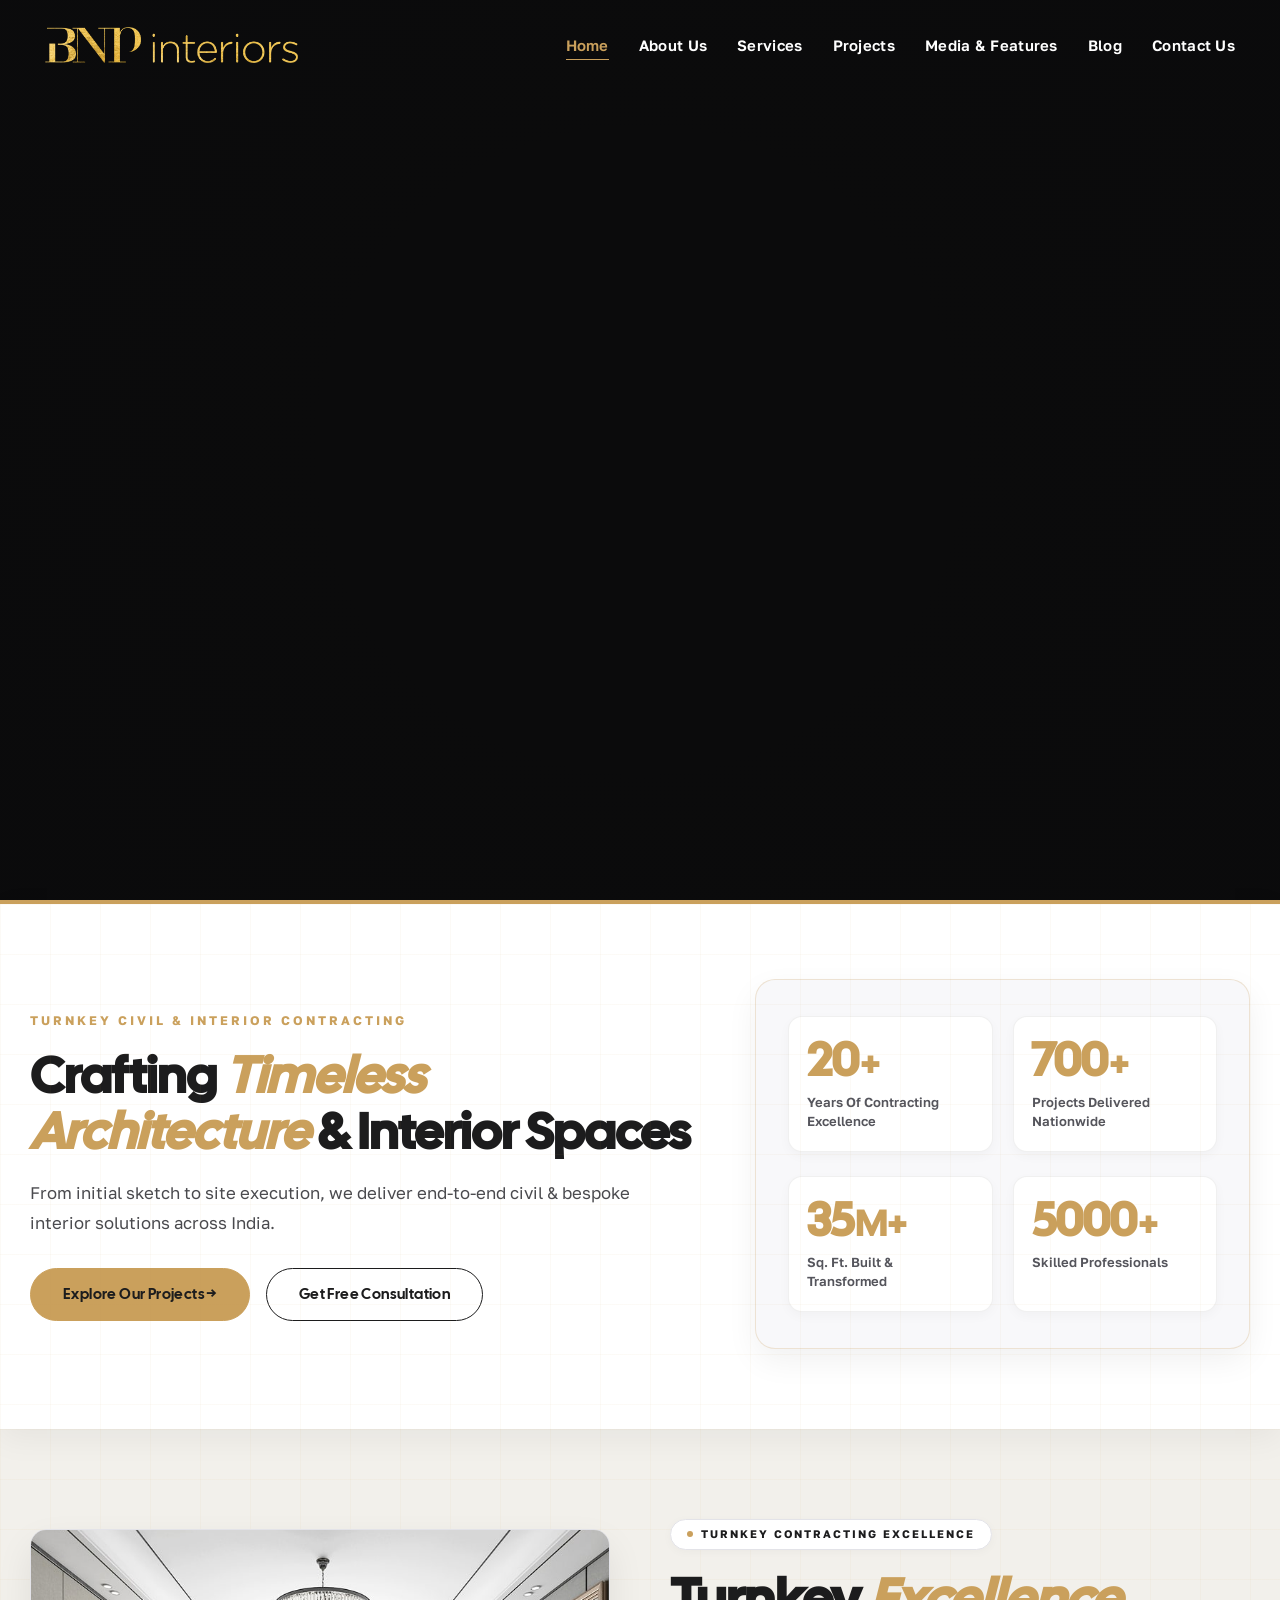
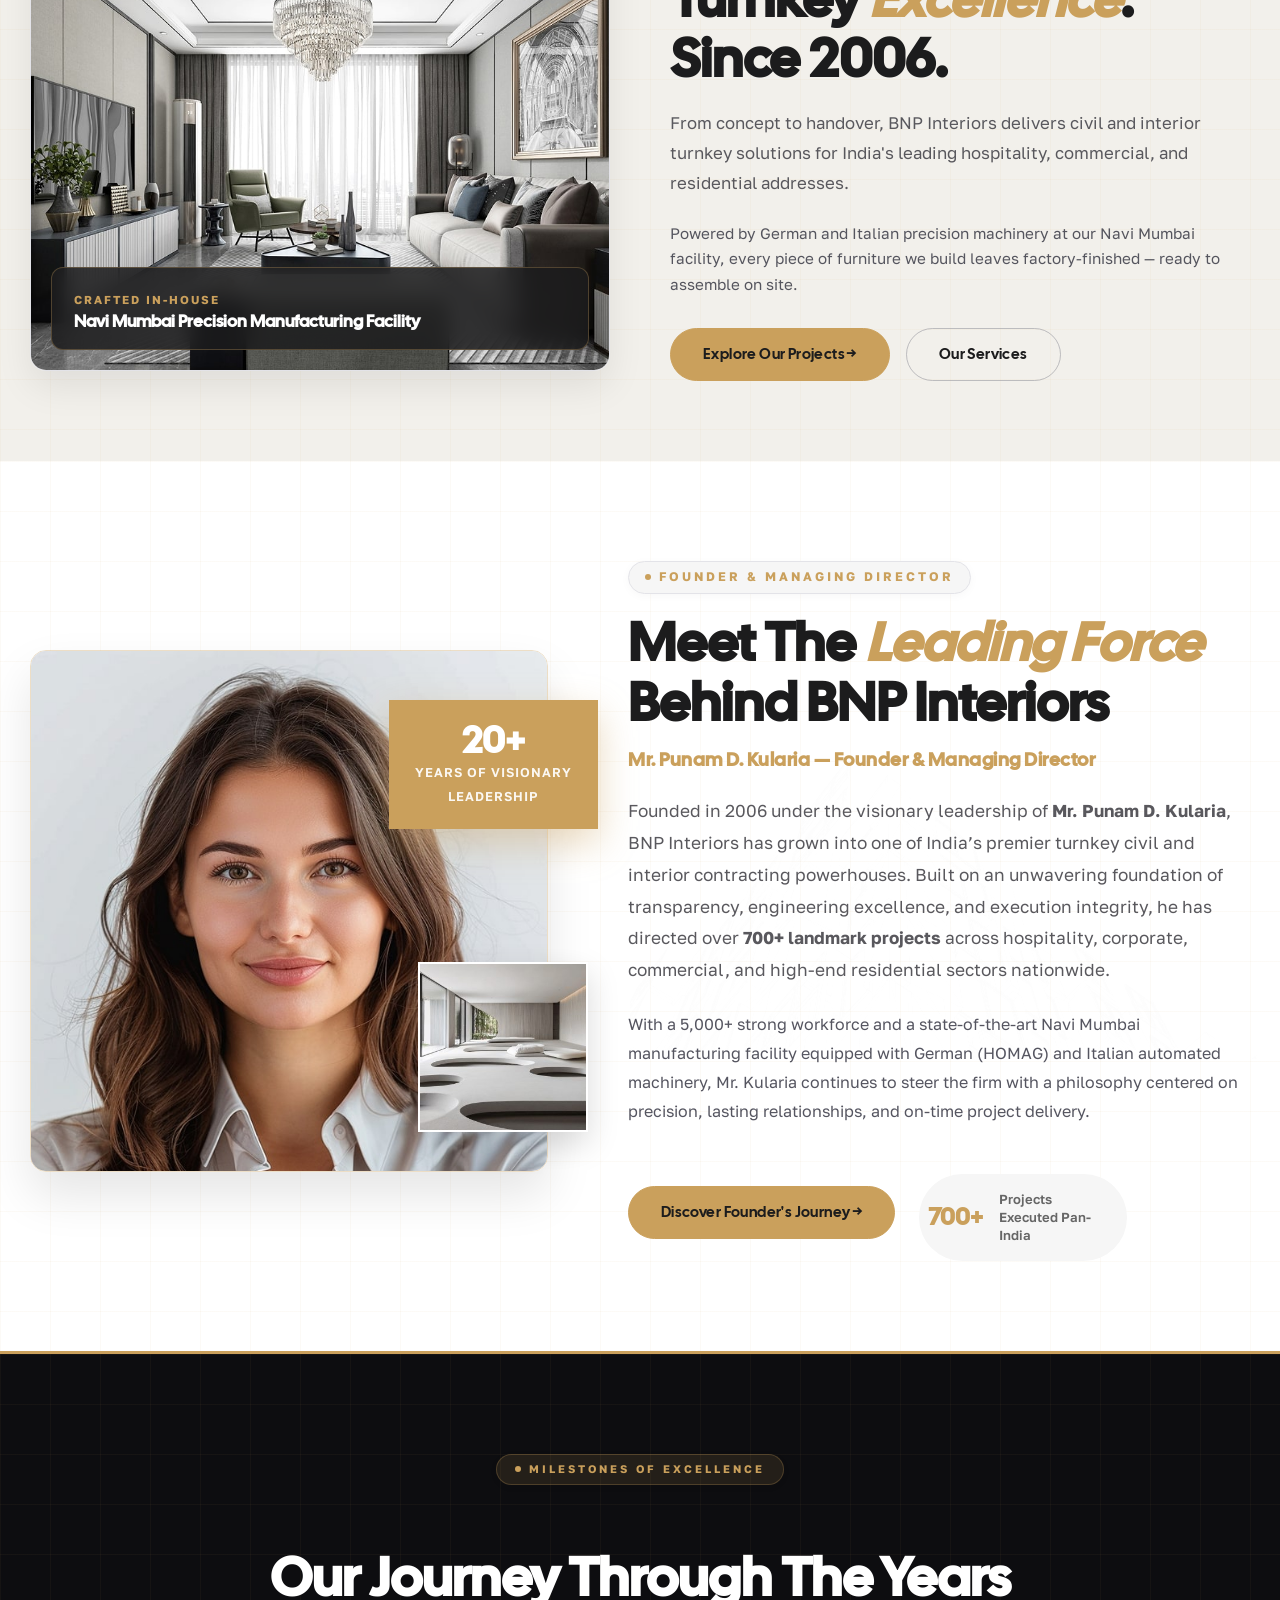
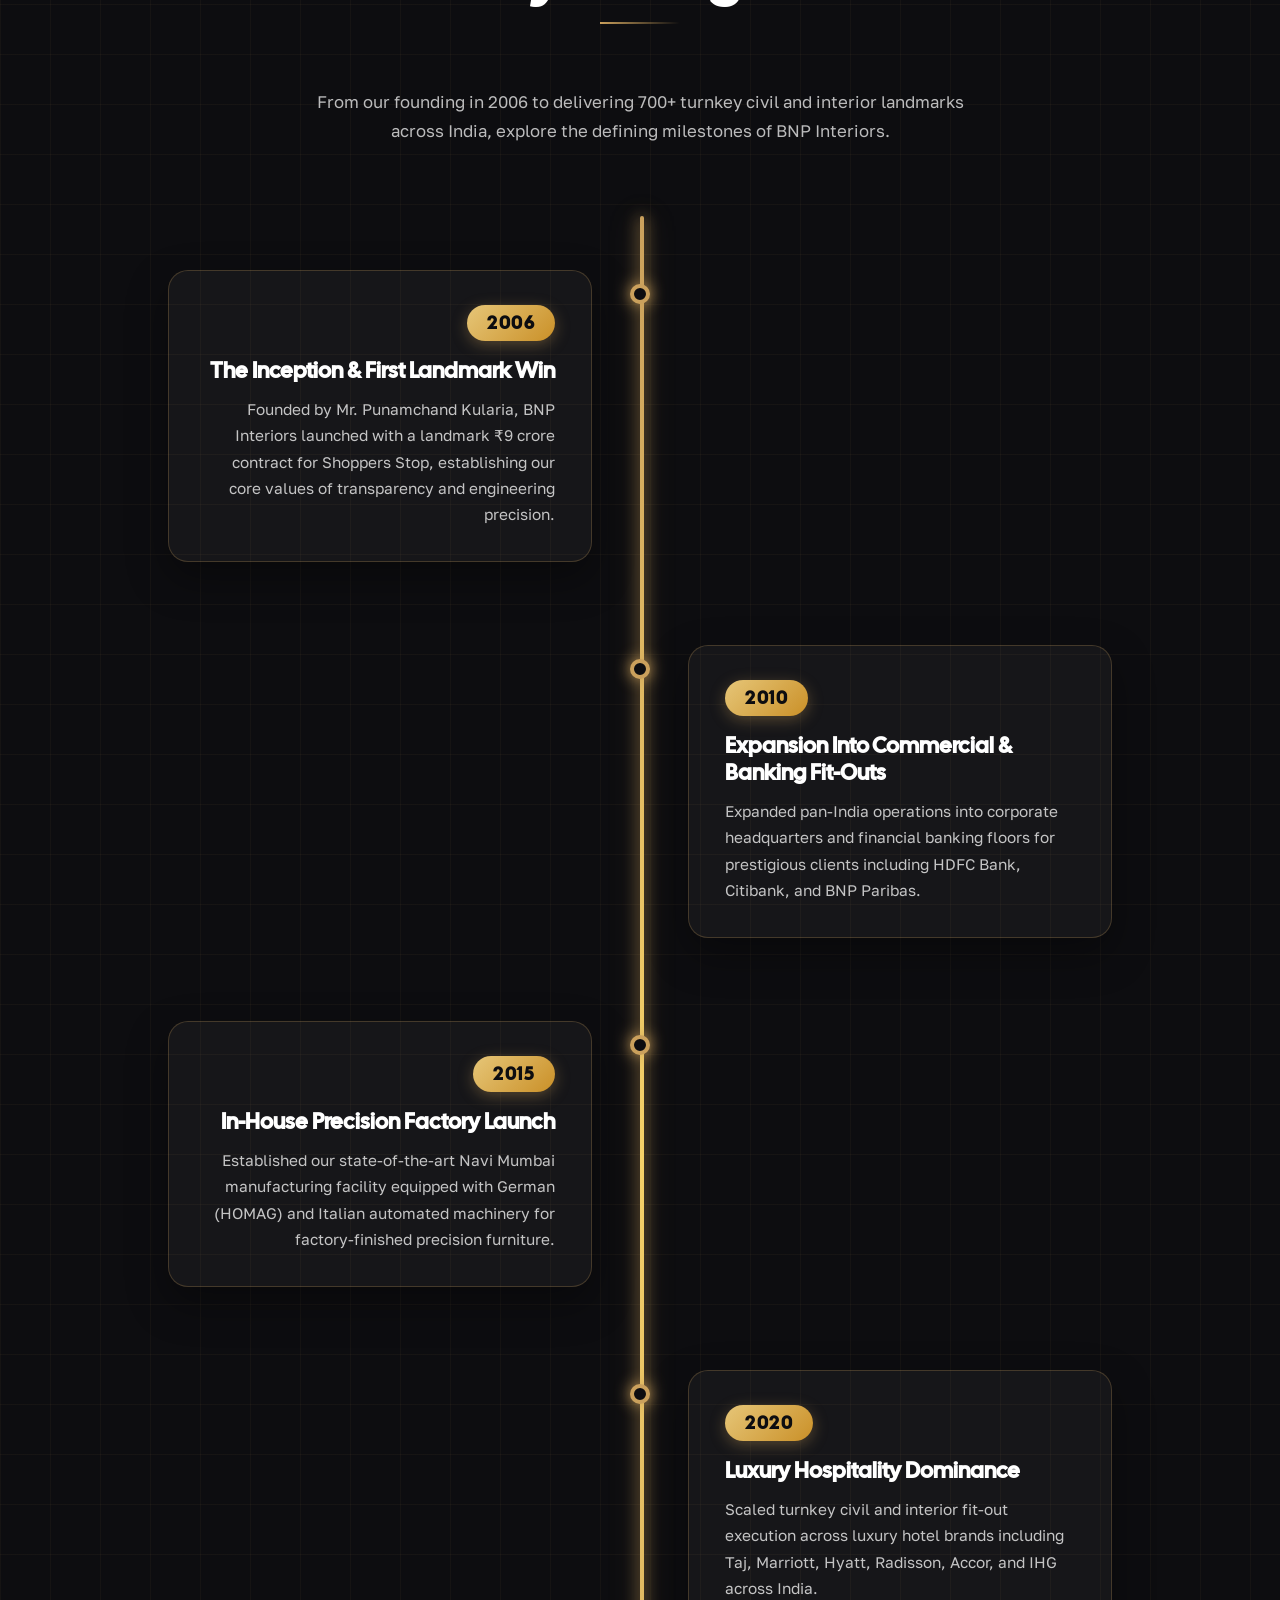
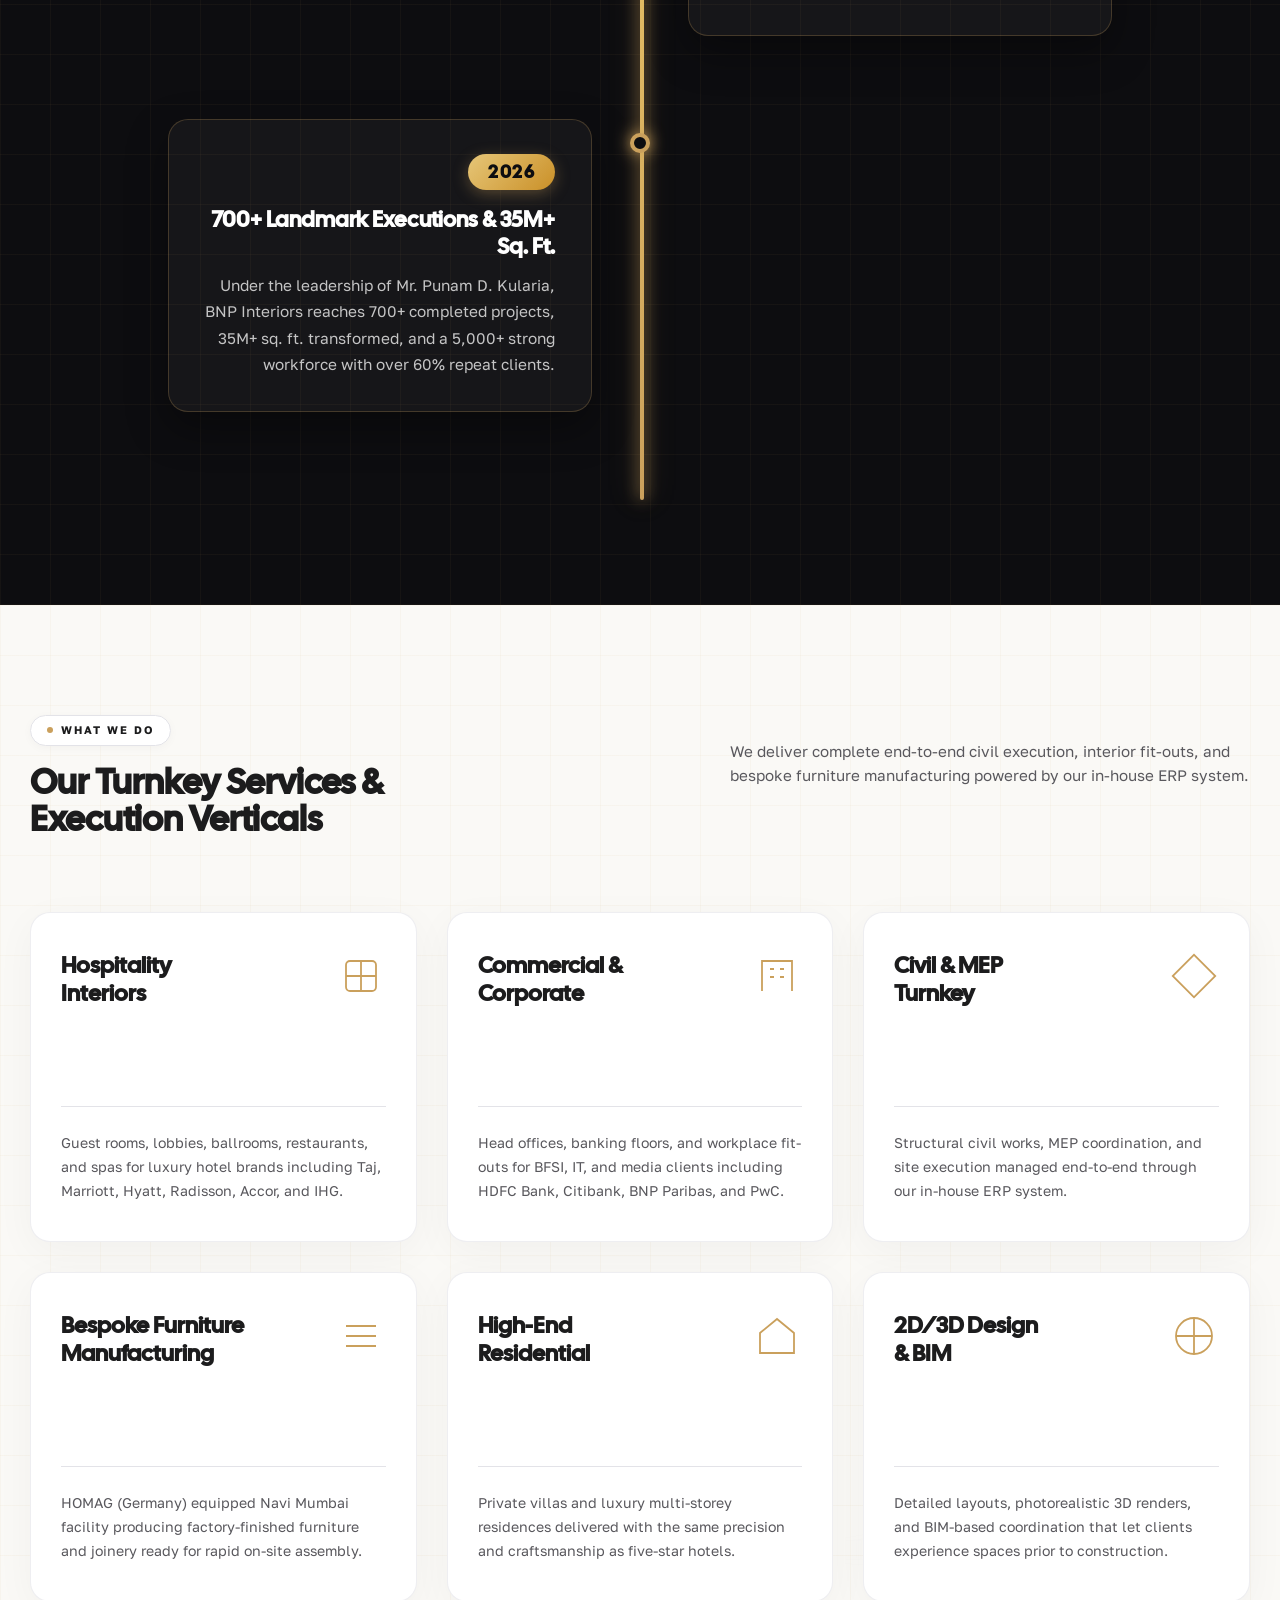
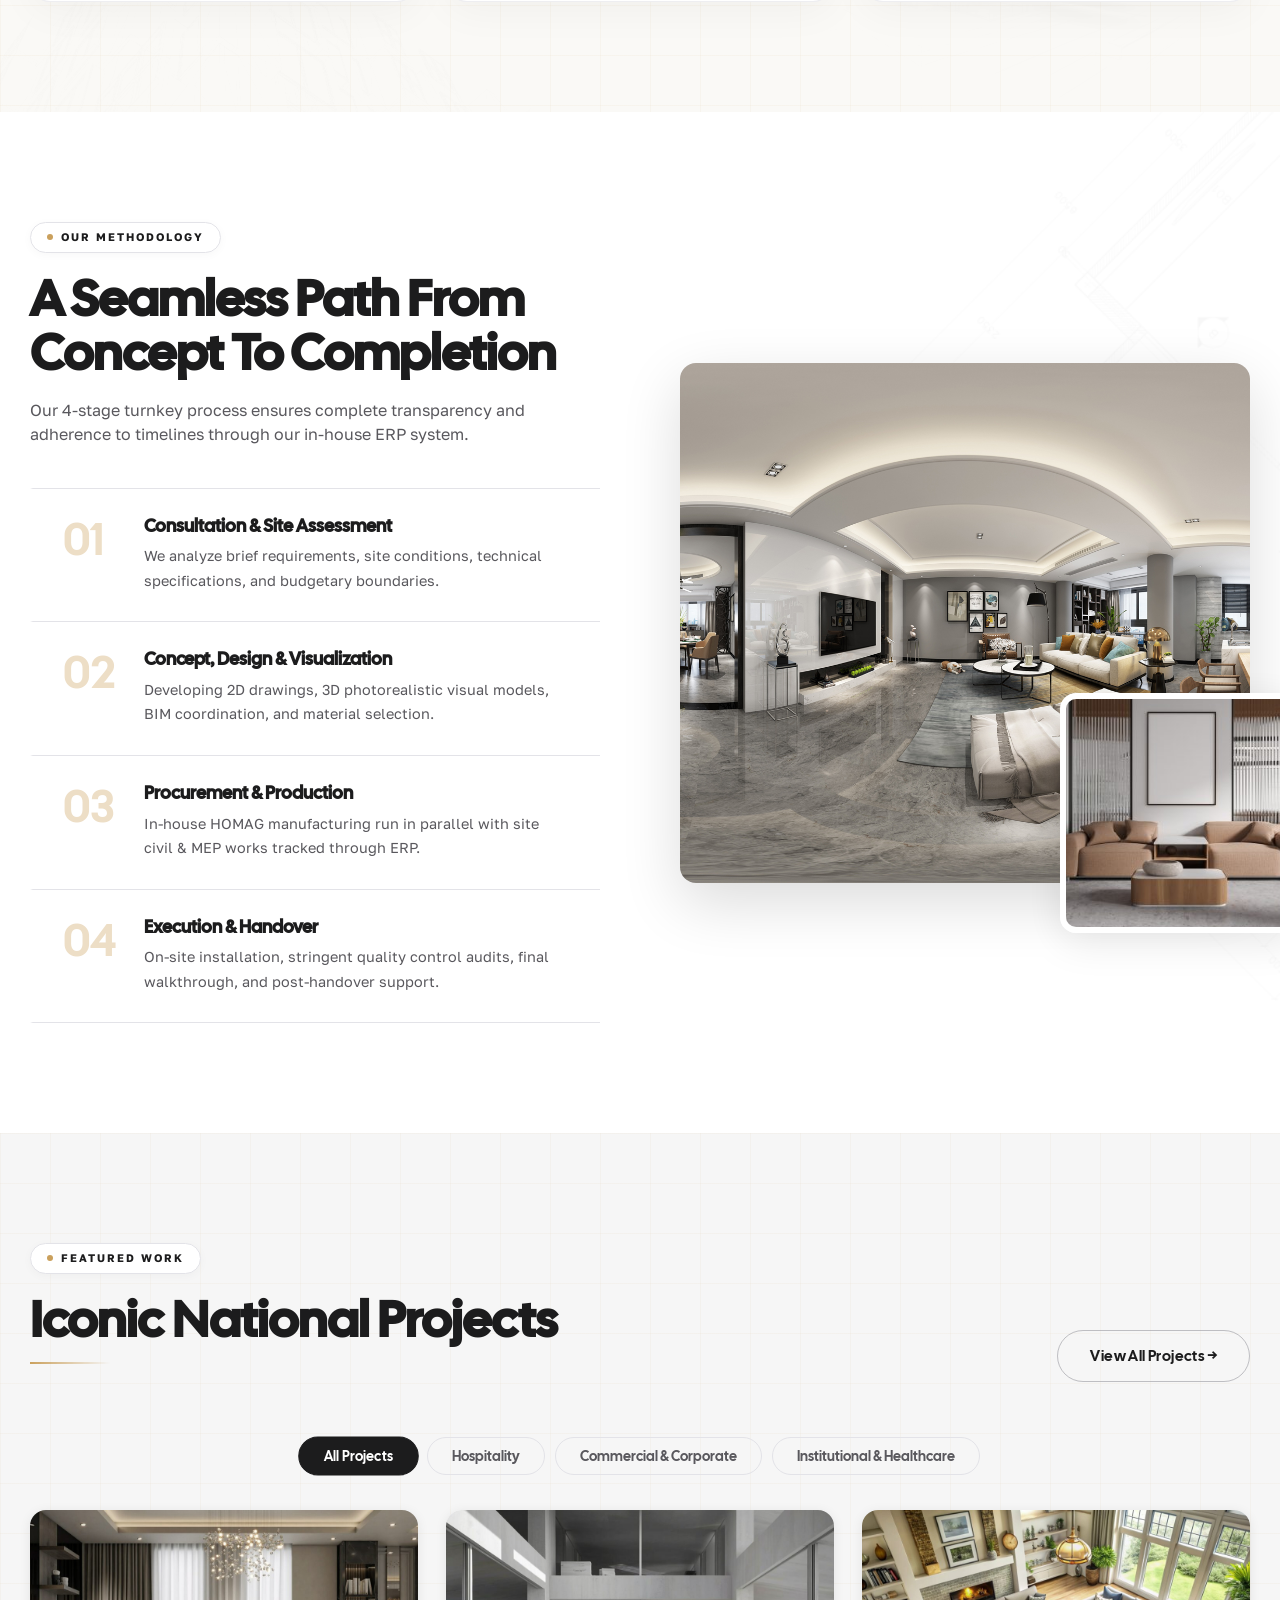
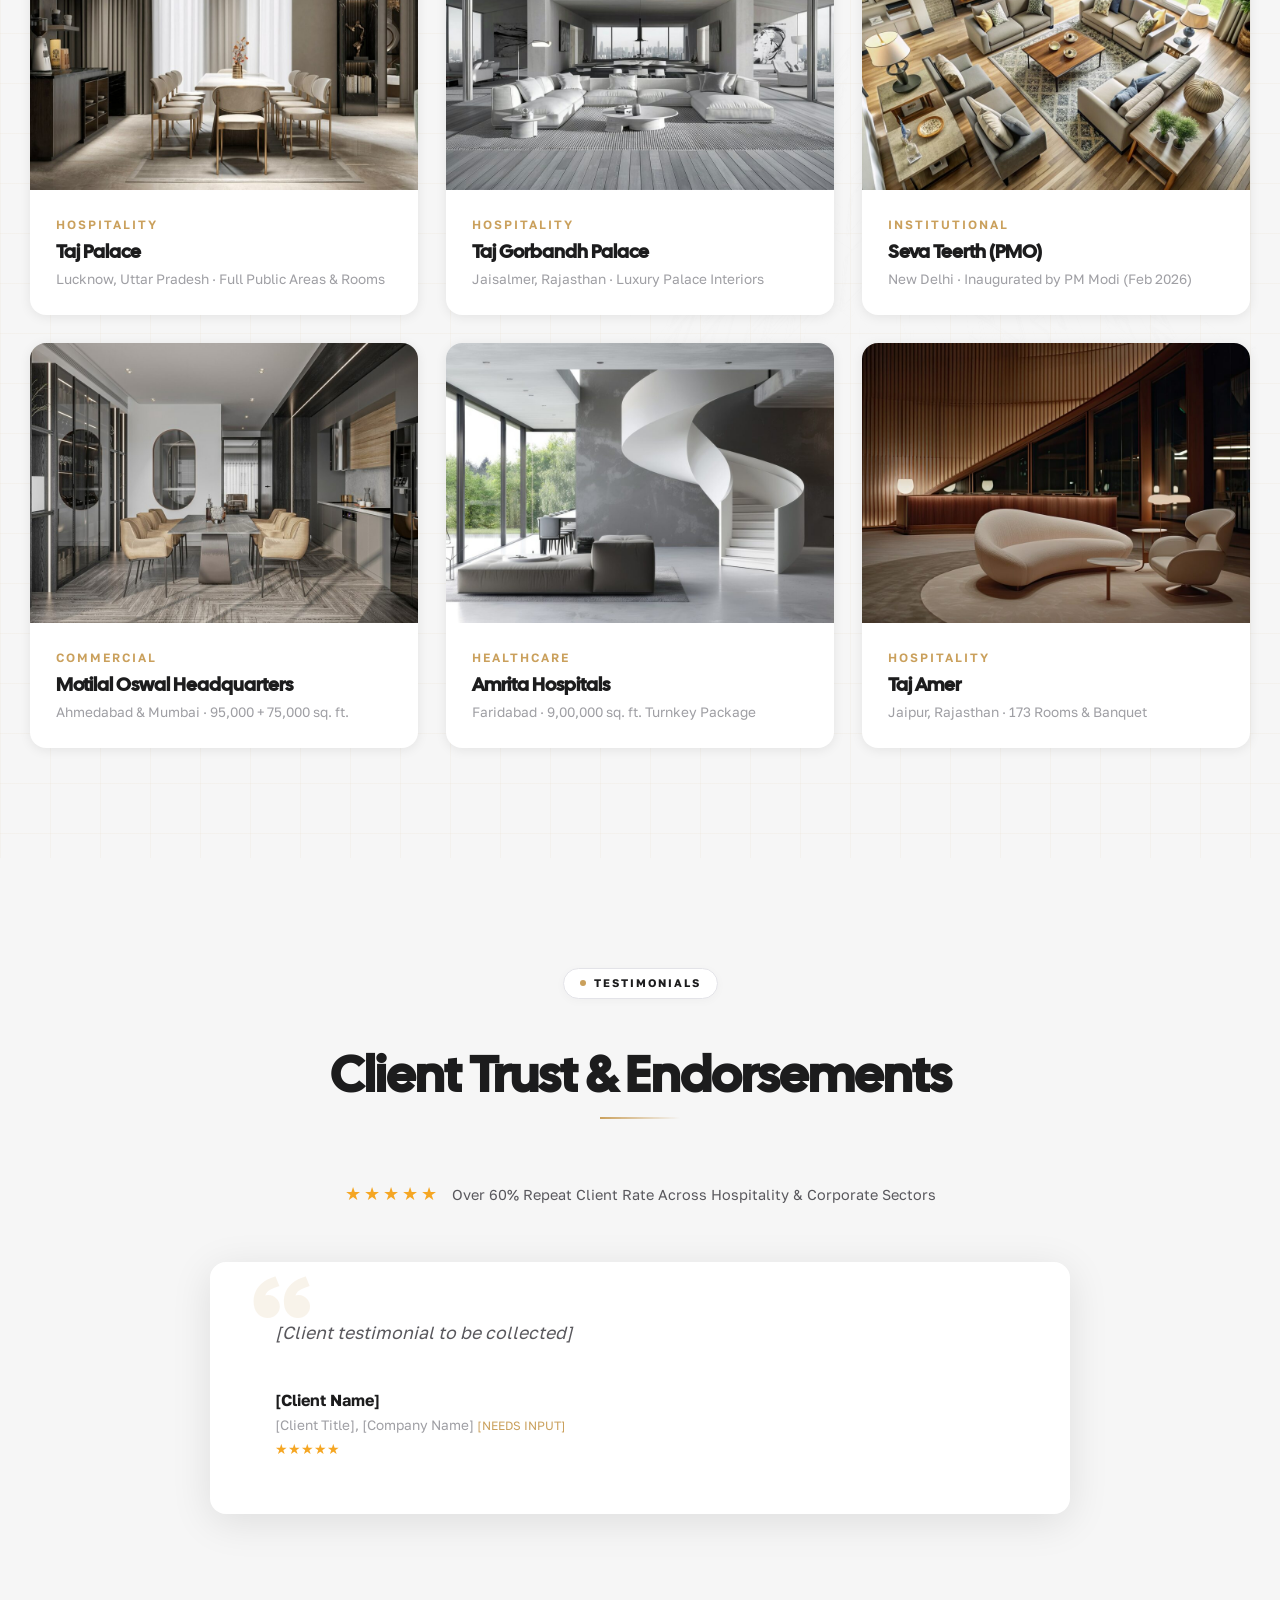
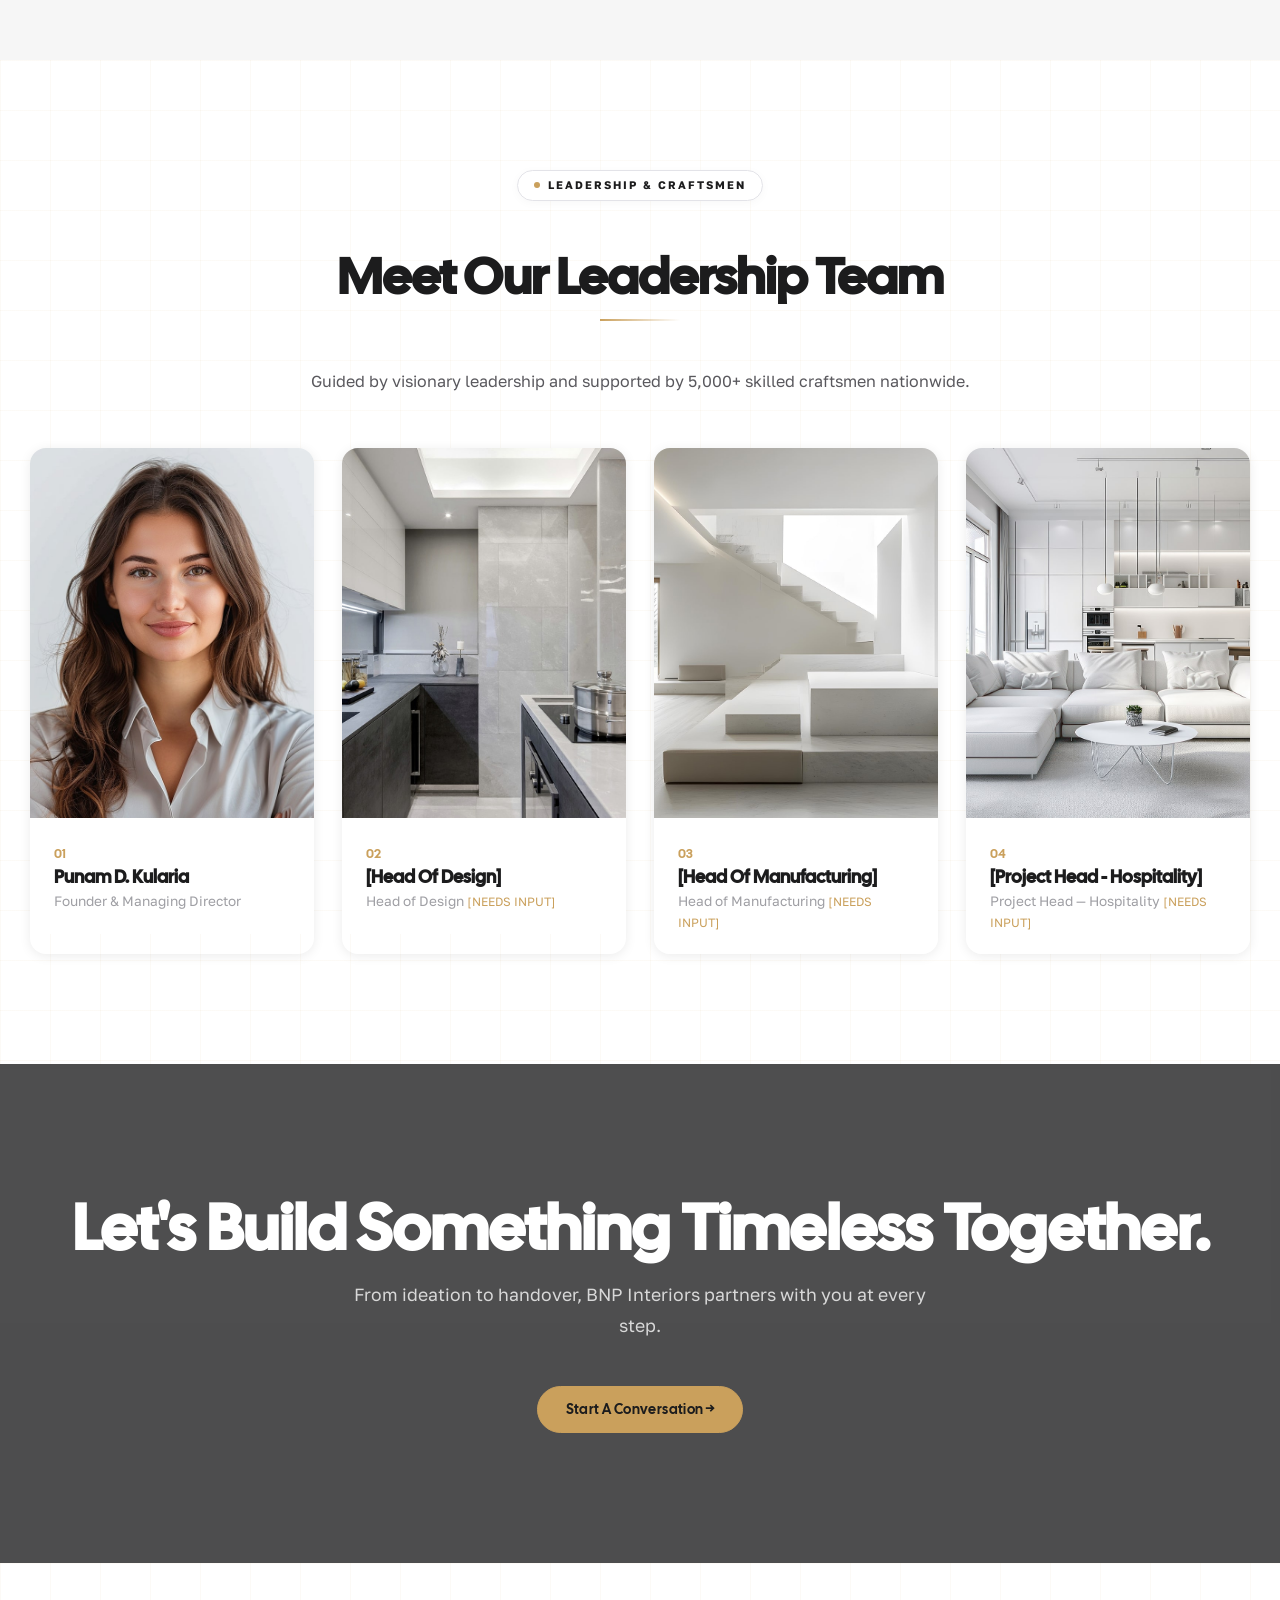
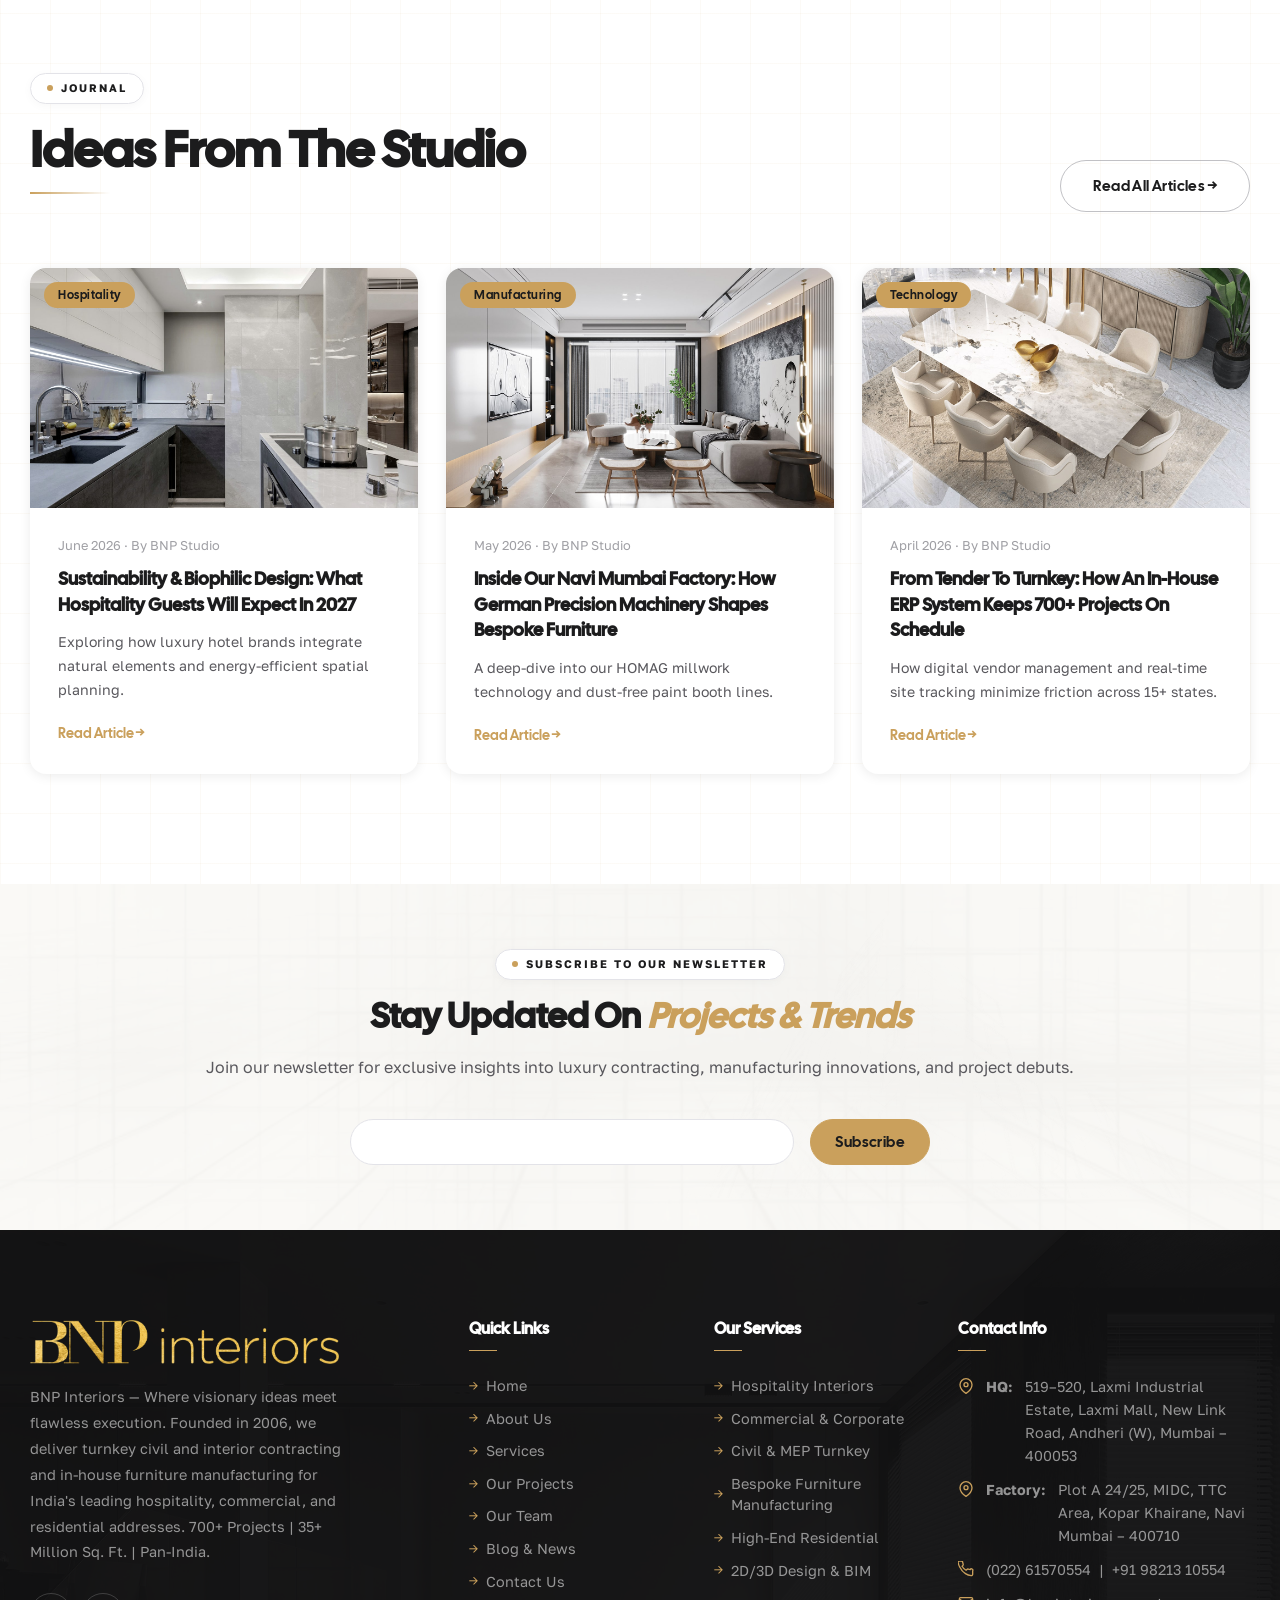
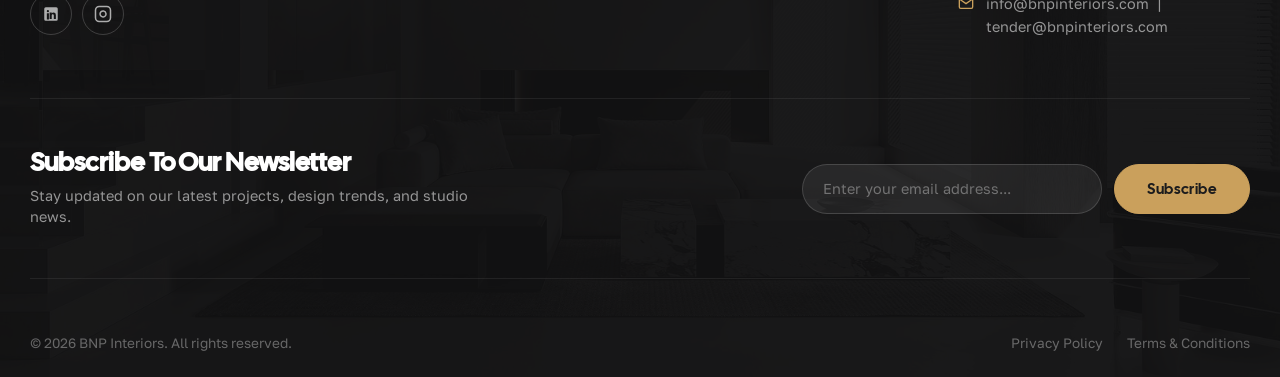
==== commit c1c6c56a: "Restore interactive Project Category Filter Buttons (All, Hospitality, Commercial, Institutional) on" ====
--- a/index.html
+++ b/index.html
@@ -397,6 +397,7 @@
   </section>
 
   <!-- PORTFOLIO PROJECTS -->
+  <!-- PORTFOLIO PROJECTS -->
   <section class="section sketch-bg sketch-bg-1 blueprint-grid-bg" style="background: var(--color-bg-light)">
     <div class="container">
       <div class="section-header" data-anim="fadeUp">
@@ -407,8 +408,18 @@
         <a href="projects.html" class="btn btn-outline">View All Projects →</a>
       </div>
 
+      <!-- CATEGORY FILTER BUTTONS -->
+      <div style="margin-bottom: 35px; text-align: center;">
+        <ul class="projects-filter" id="projects-filter" style="display: inline-flex; flex-wrap: wrap; justify-content: center; gap: 10px; list-style: none; padding: 0; margin: 0;">
+          <li><button class="filter-btn active" data-filter="all">All Projects</button></li>
+          <li><button class="filter-btn" data-filter="hospitality">Hospitality</button></li>
+          <li><button class="filter-btn" data-filter="commercial">Commercial & Corporate</button></li>
+          <li><button class="filter-btn" data-filter="institutional">Institutional & Healthcare</button></li>
+        </ul>
+      </div>
+
       <div class="projects-grid" data-anim-stagger>
-        <div class="project-card">
+        <div class="project-card" data-cat="hospitality">
           <div class="project-img-wrap">
             <img src="assets/images/project-1-1024x720.jpg" alt="Taj Palace Lucknow" loading="lazy">
             <div class="project-overlay">
@@ -422,7 +433,7 @@
           </div>
         </div>
 
-        <div class="project-card">
+        <div class="project-card" data-cat="hospitality">
           <div class="project-img-wrap">
             <img src="assets/images/project-4-1024x720.jpg" alt="Taj Gorbandh Palace Jaisalmer" loading="lazy">
             <div class="project-overlay">
@@ -436,7 +447,7 @@
           </div>
         </div>
 
-        <div class="project-card">
+        <div class="project-card" data-cat="institutional">
           <div class="project-img-wrap">
             <img src="assets/images/project-5-1024x720.jpg" alt="Seva Teerth PMO New Delhi" loading="lazy">
             <div class="project-overlay">
@@ -450,7 +461,7 @@
           </div>
         </div>
 
-        <div class="project-card">
+        <div class="project-card" data-cat="commercial">
           <div class="project-img-wrap">
             <img src="assets/images/project-6-1024x720.jpg" alt="Motilal Oswal Headquarters" loading="lazy">
             <div class="project-overlay">
@@ -464,7 +475,7 @@
           </div>
         </div>
 
-        <div class="project-card">
+        <div class="project-card" data-cat="institutional">
           <div class="project-img-wrap">
             <img src="assets/images/project-7-1024x720.jpg" alt="Amrita Hospitals Faridabad" loading="lazy">
             <div class="project-overlay">
@@ -478,7 +489,7 @@
           </div>
         </div>
 
-        <div class="project-card">
+        <div class="project-card" data-cat="hospitality">
           <div class="project-img-wrap">
             <img src="assets/images/project-9-1024x720.jpg" alt="Taj Amer Jaipur" loading="lazy">
             <div class="project-overlay">
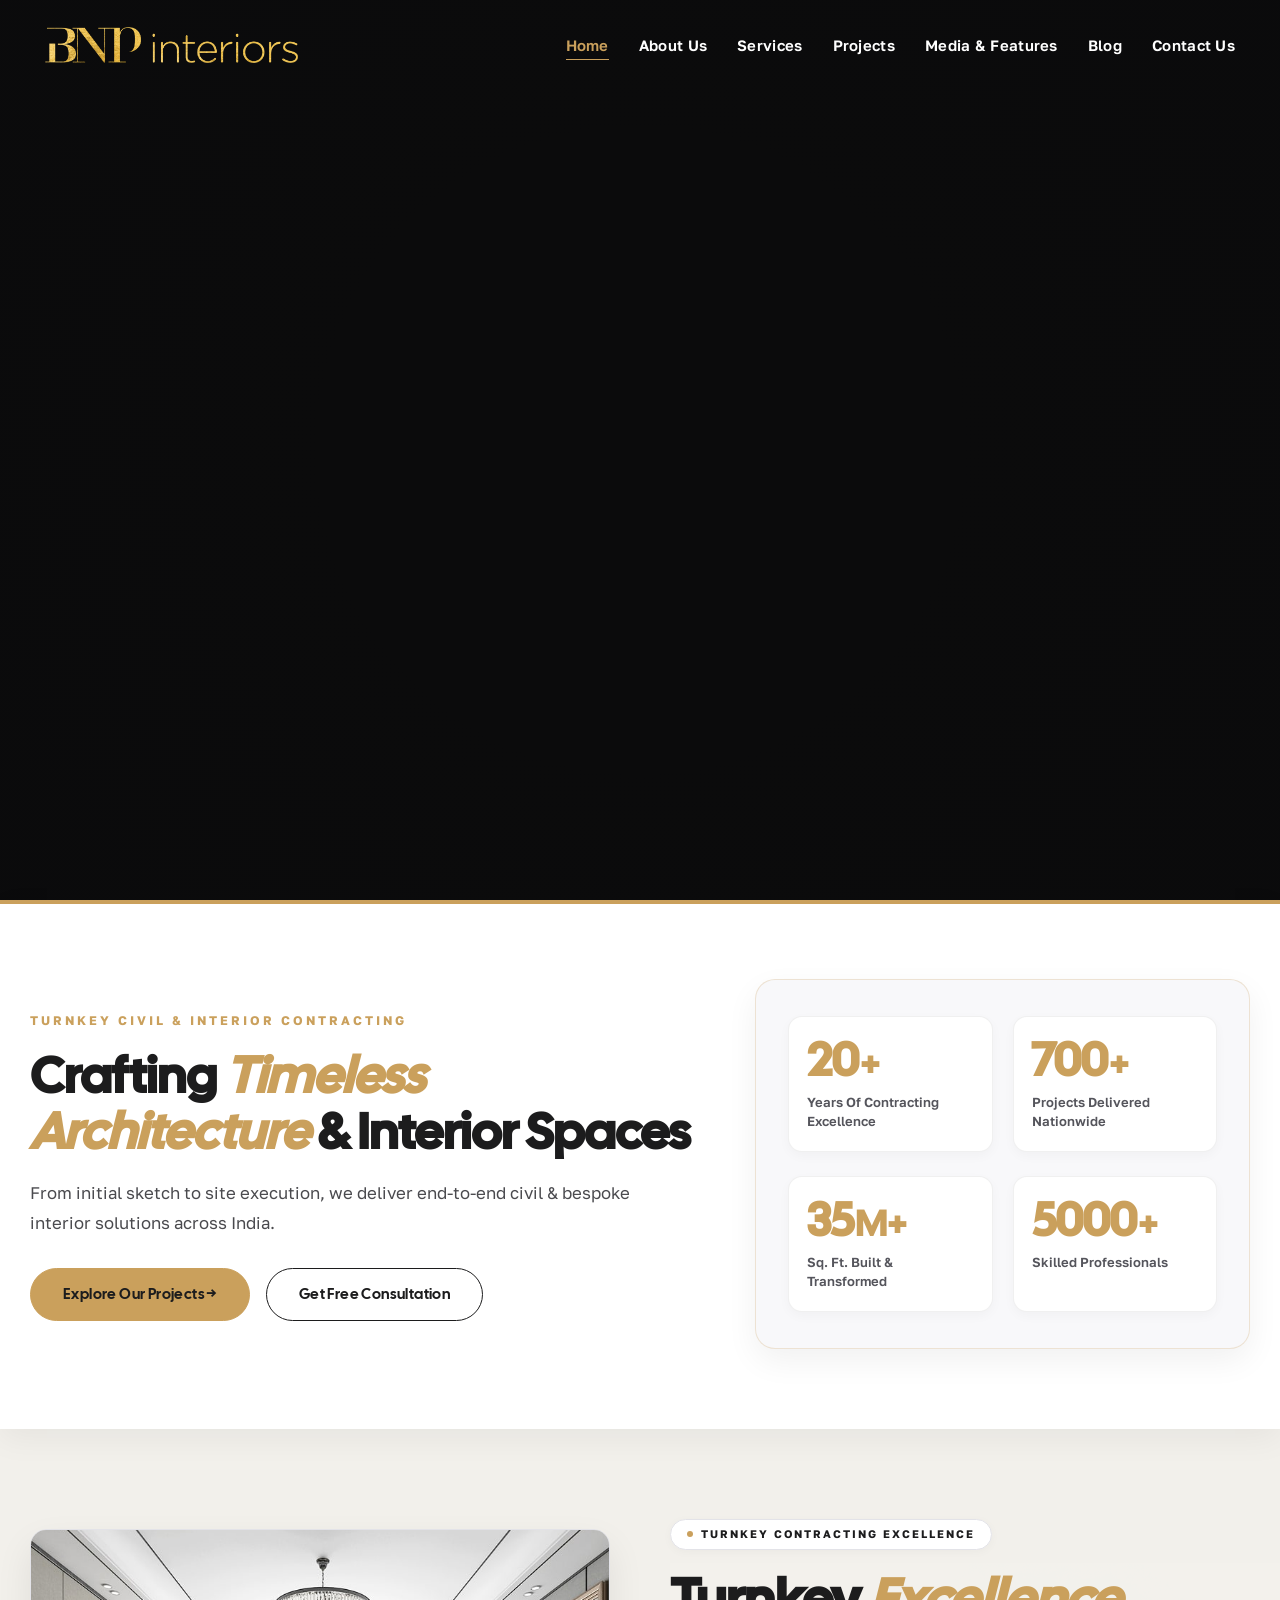
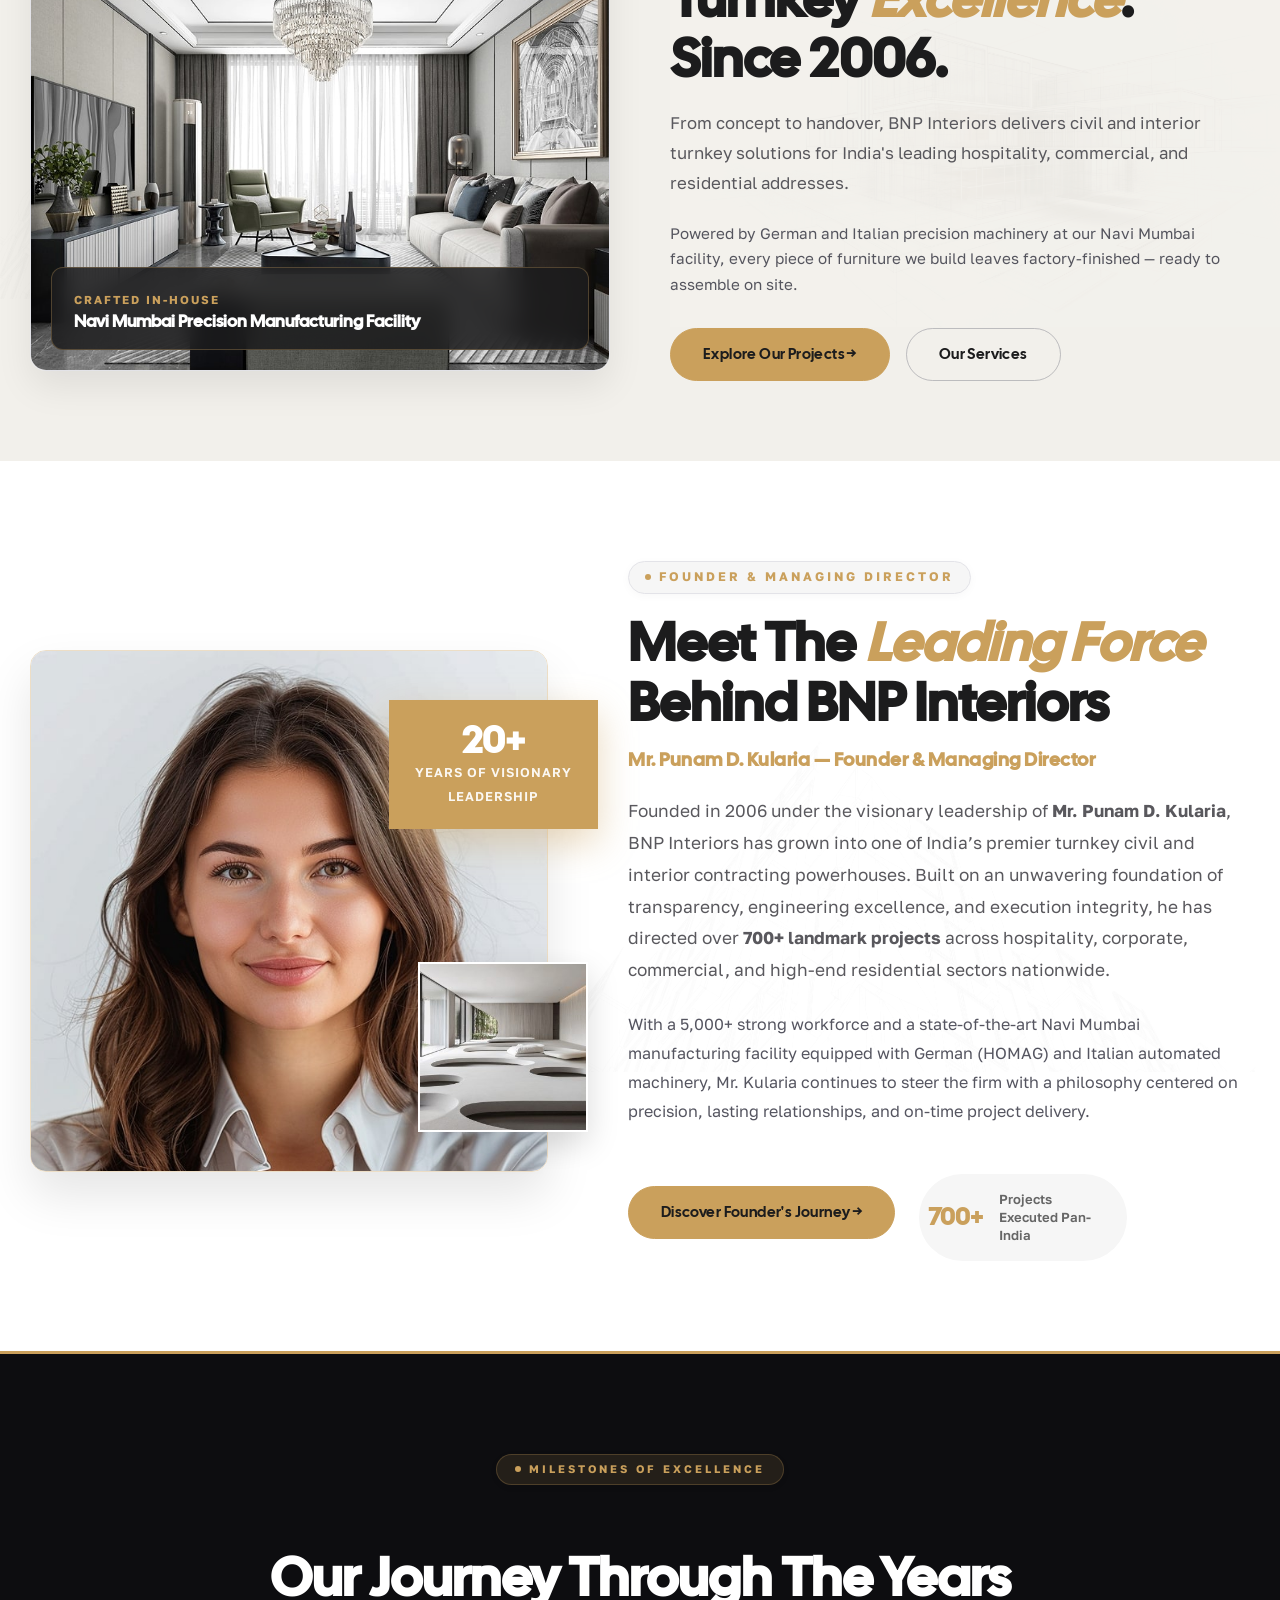
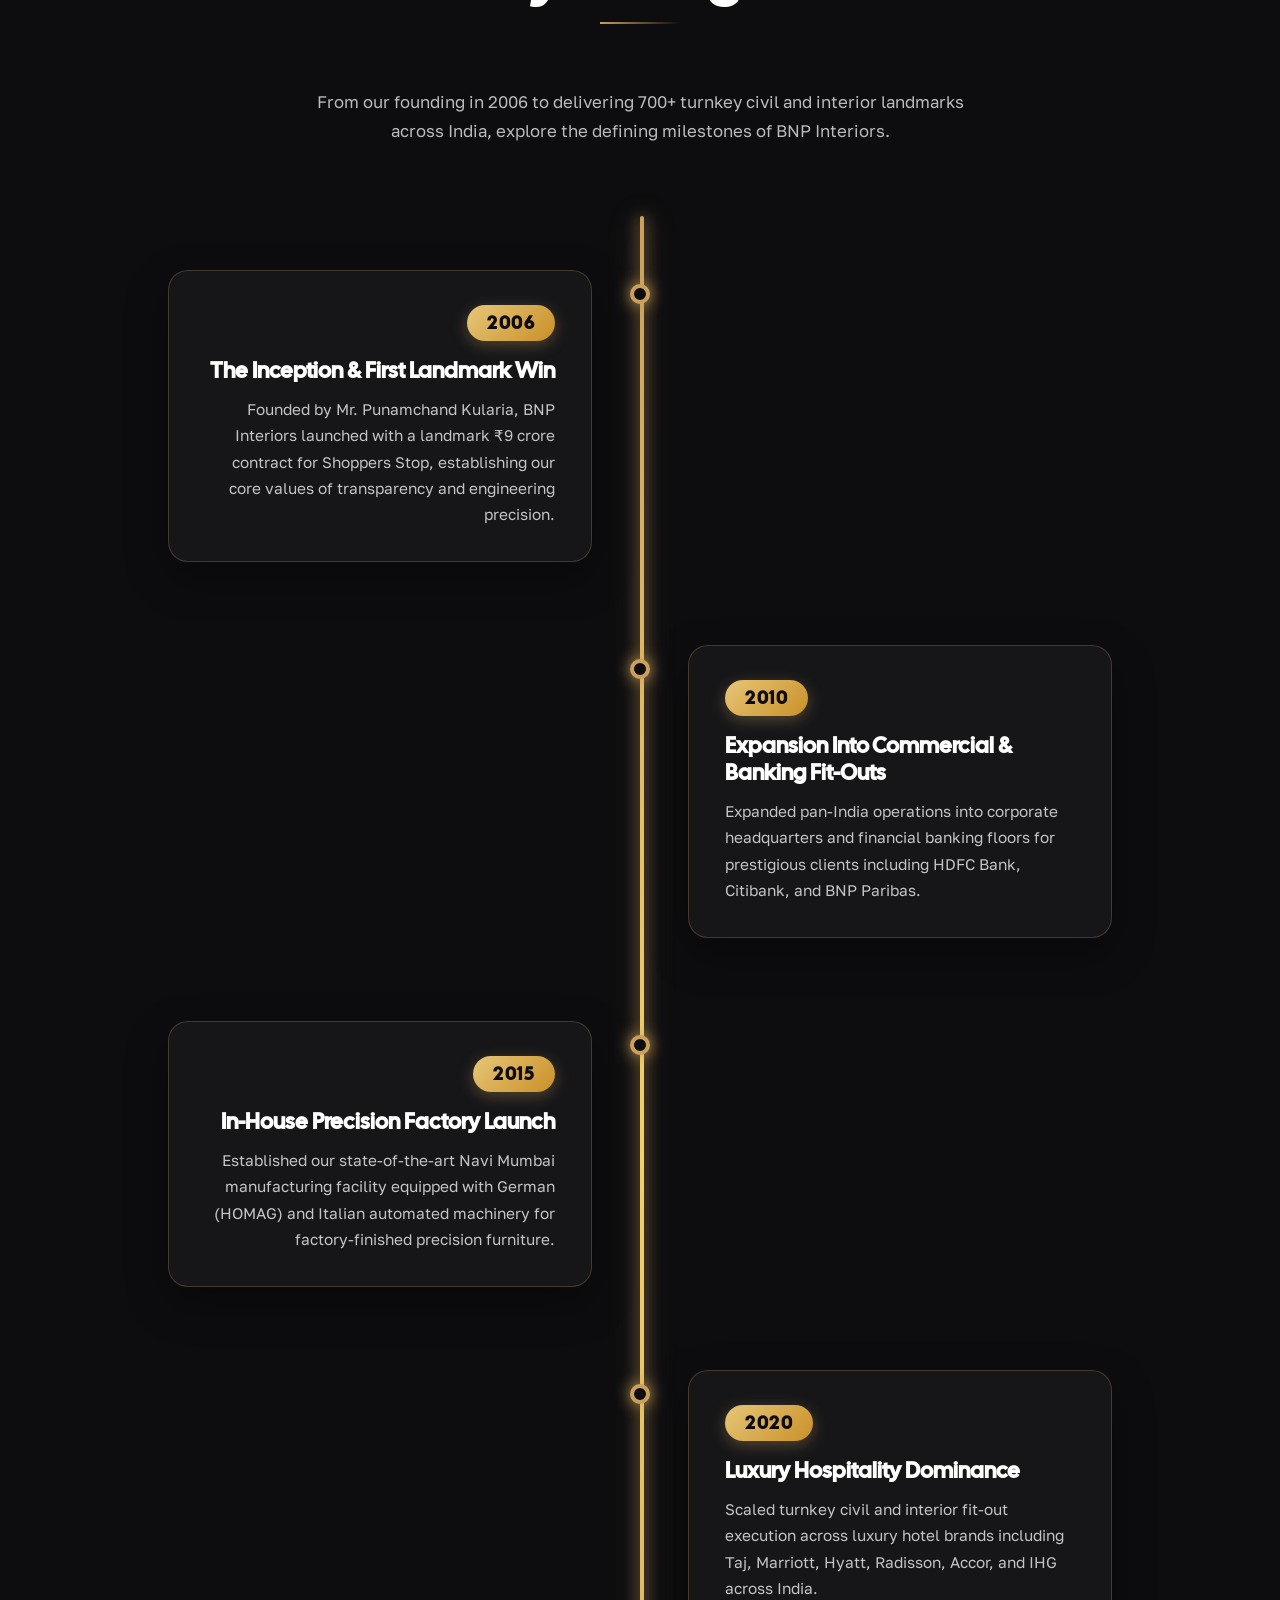
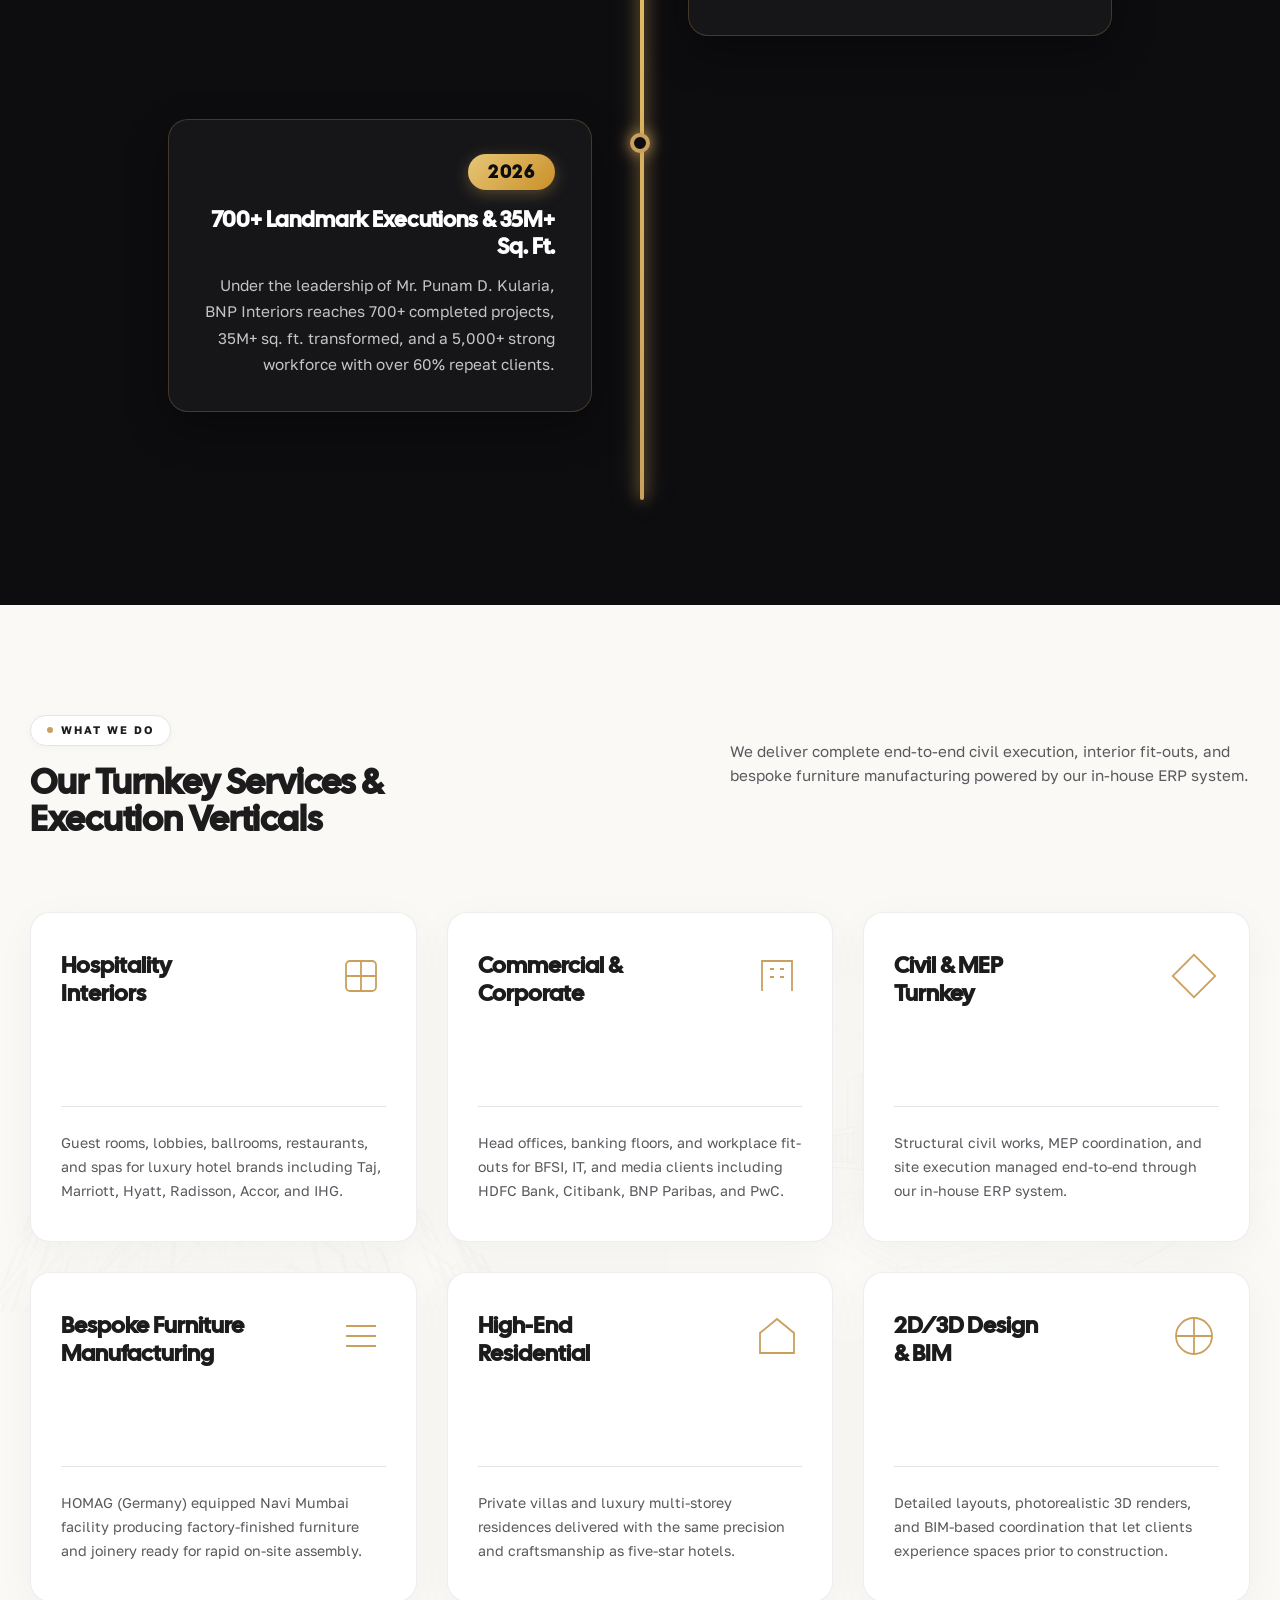
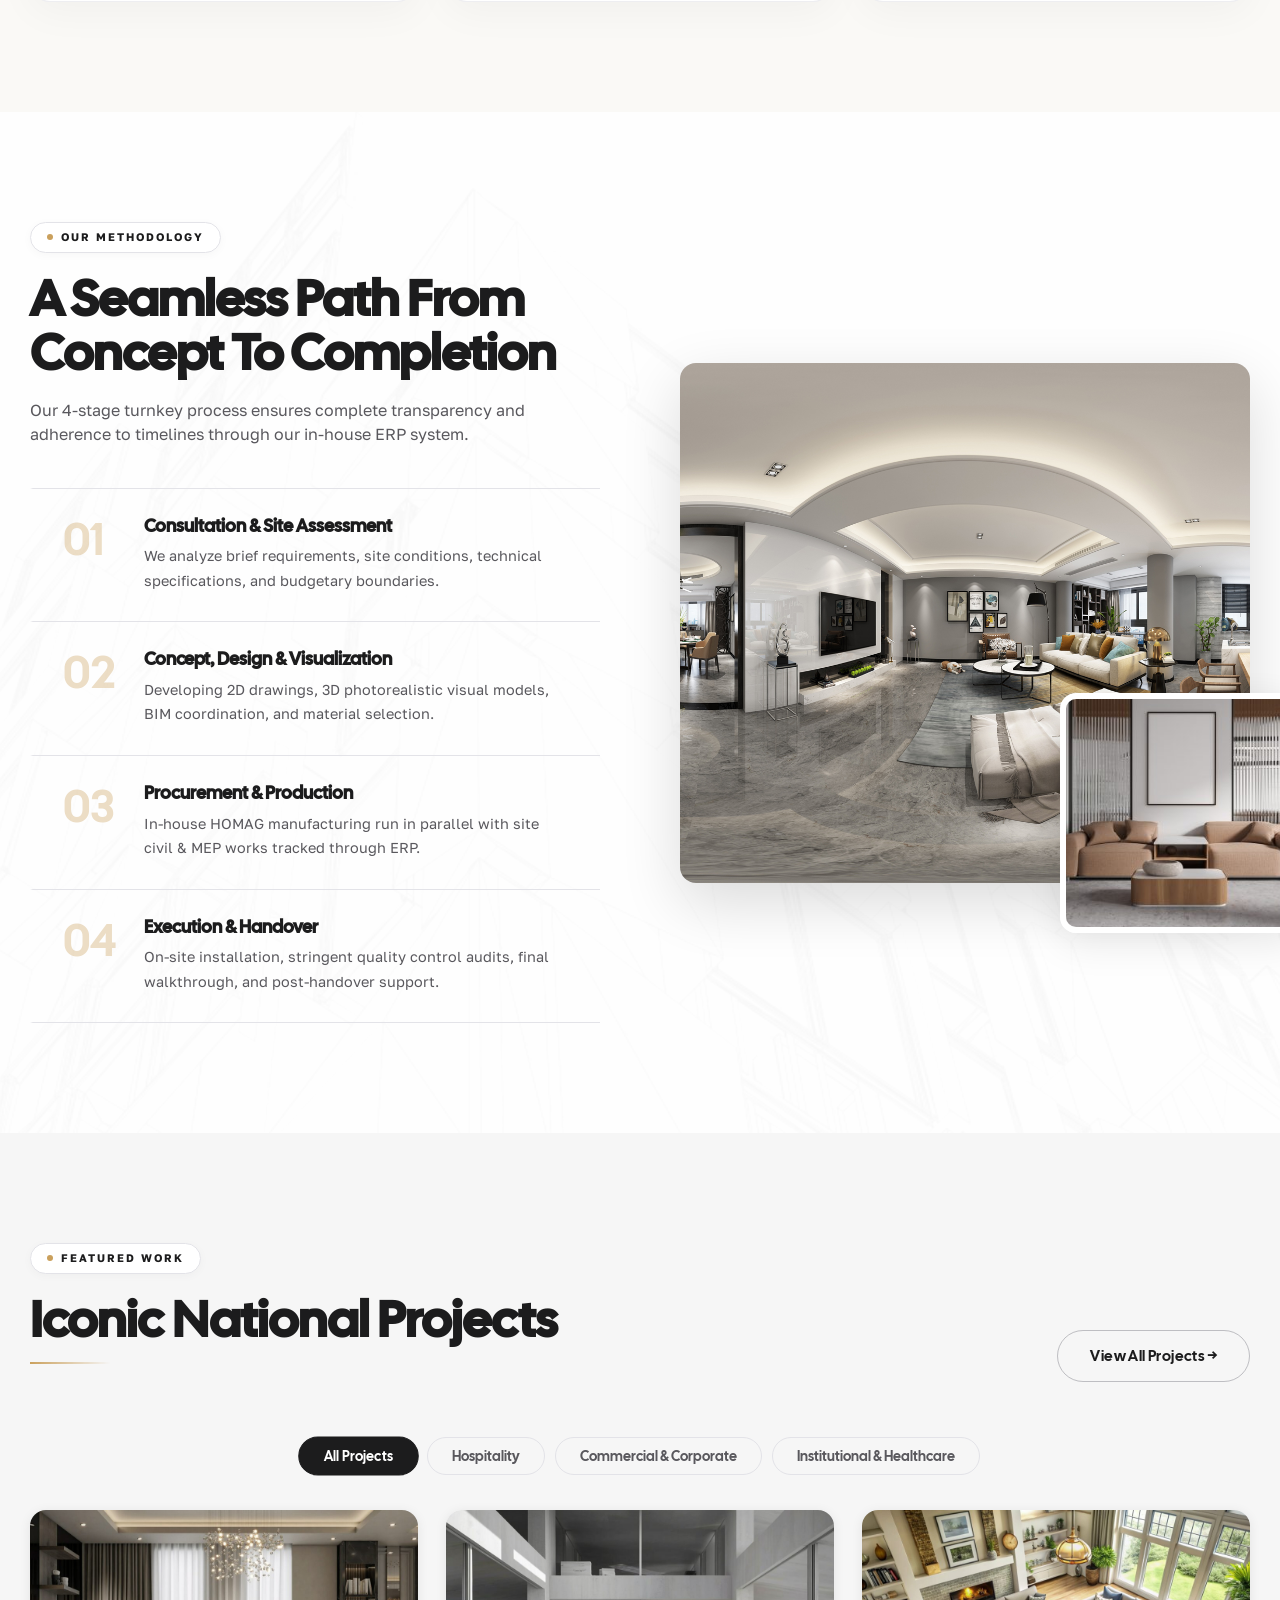
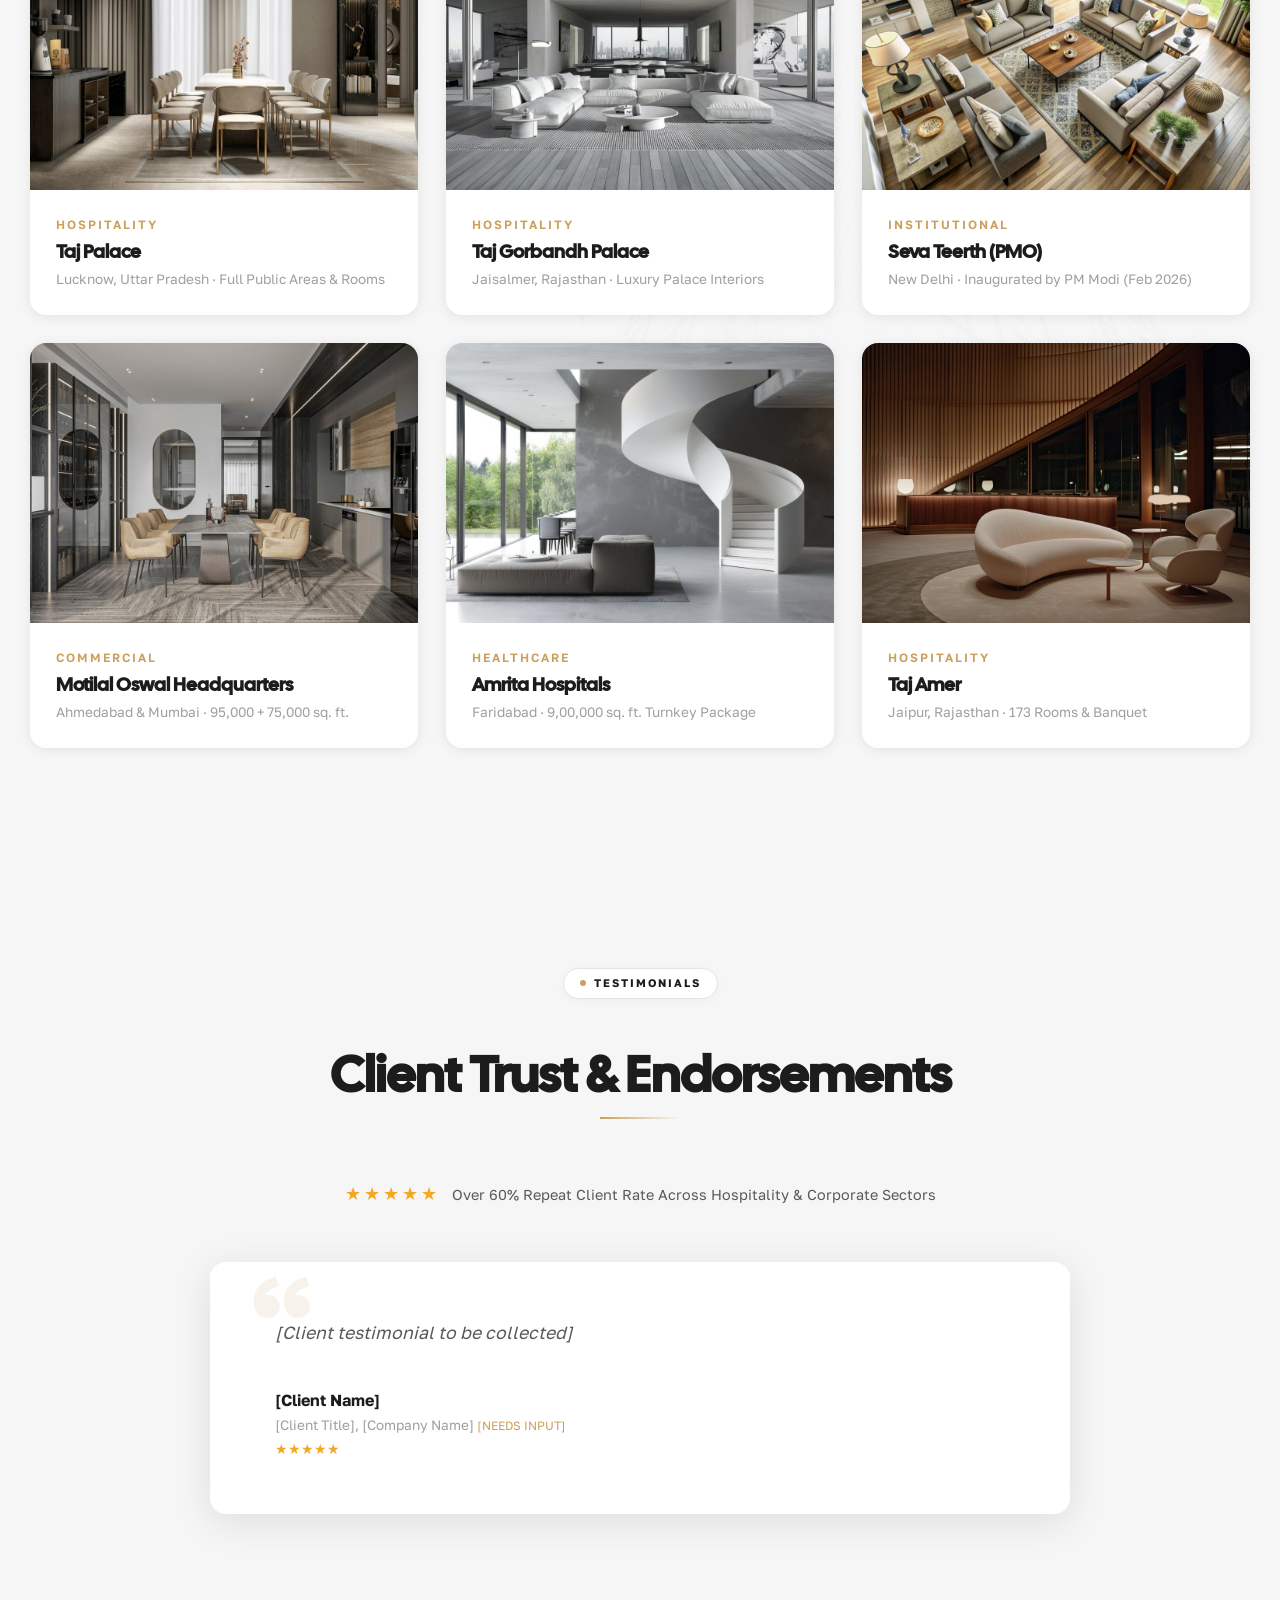
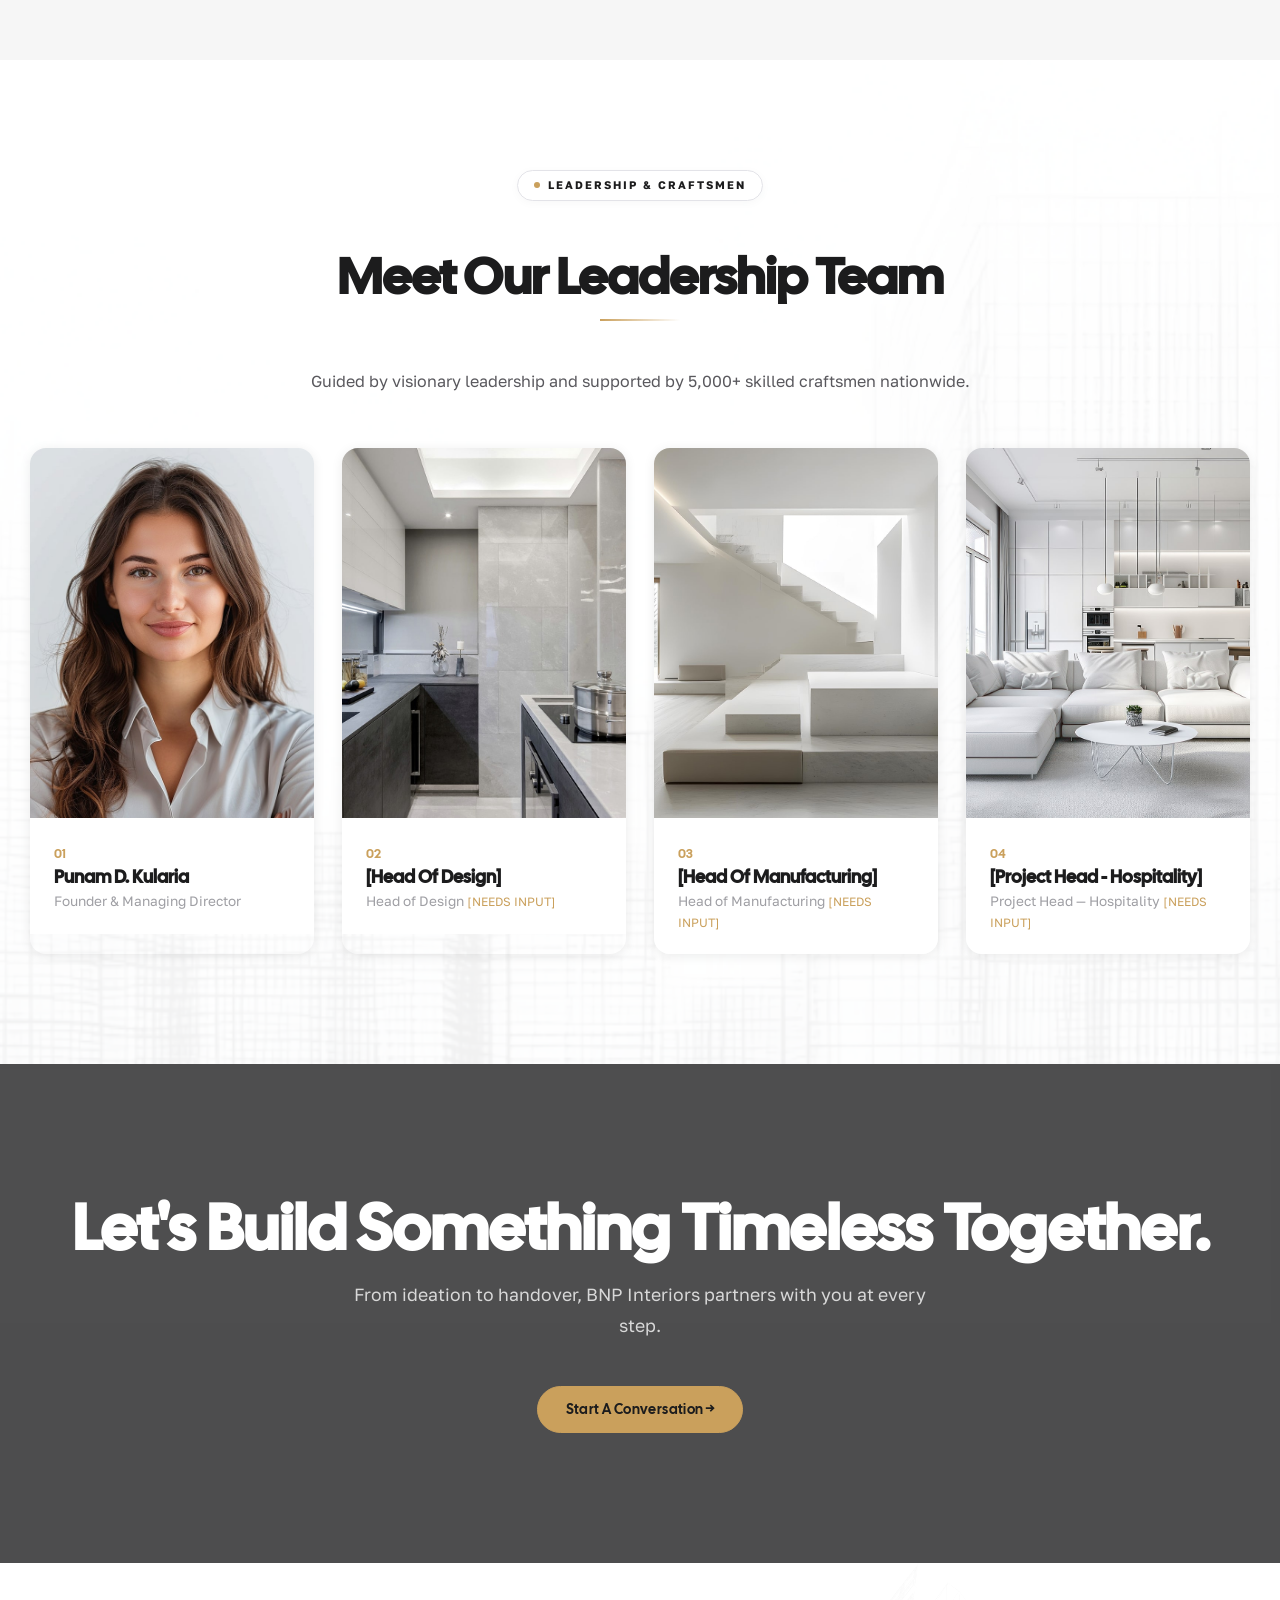
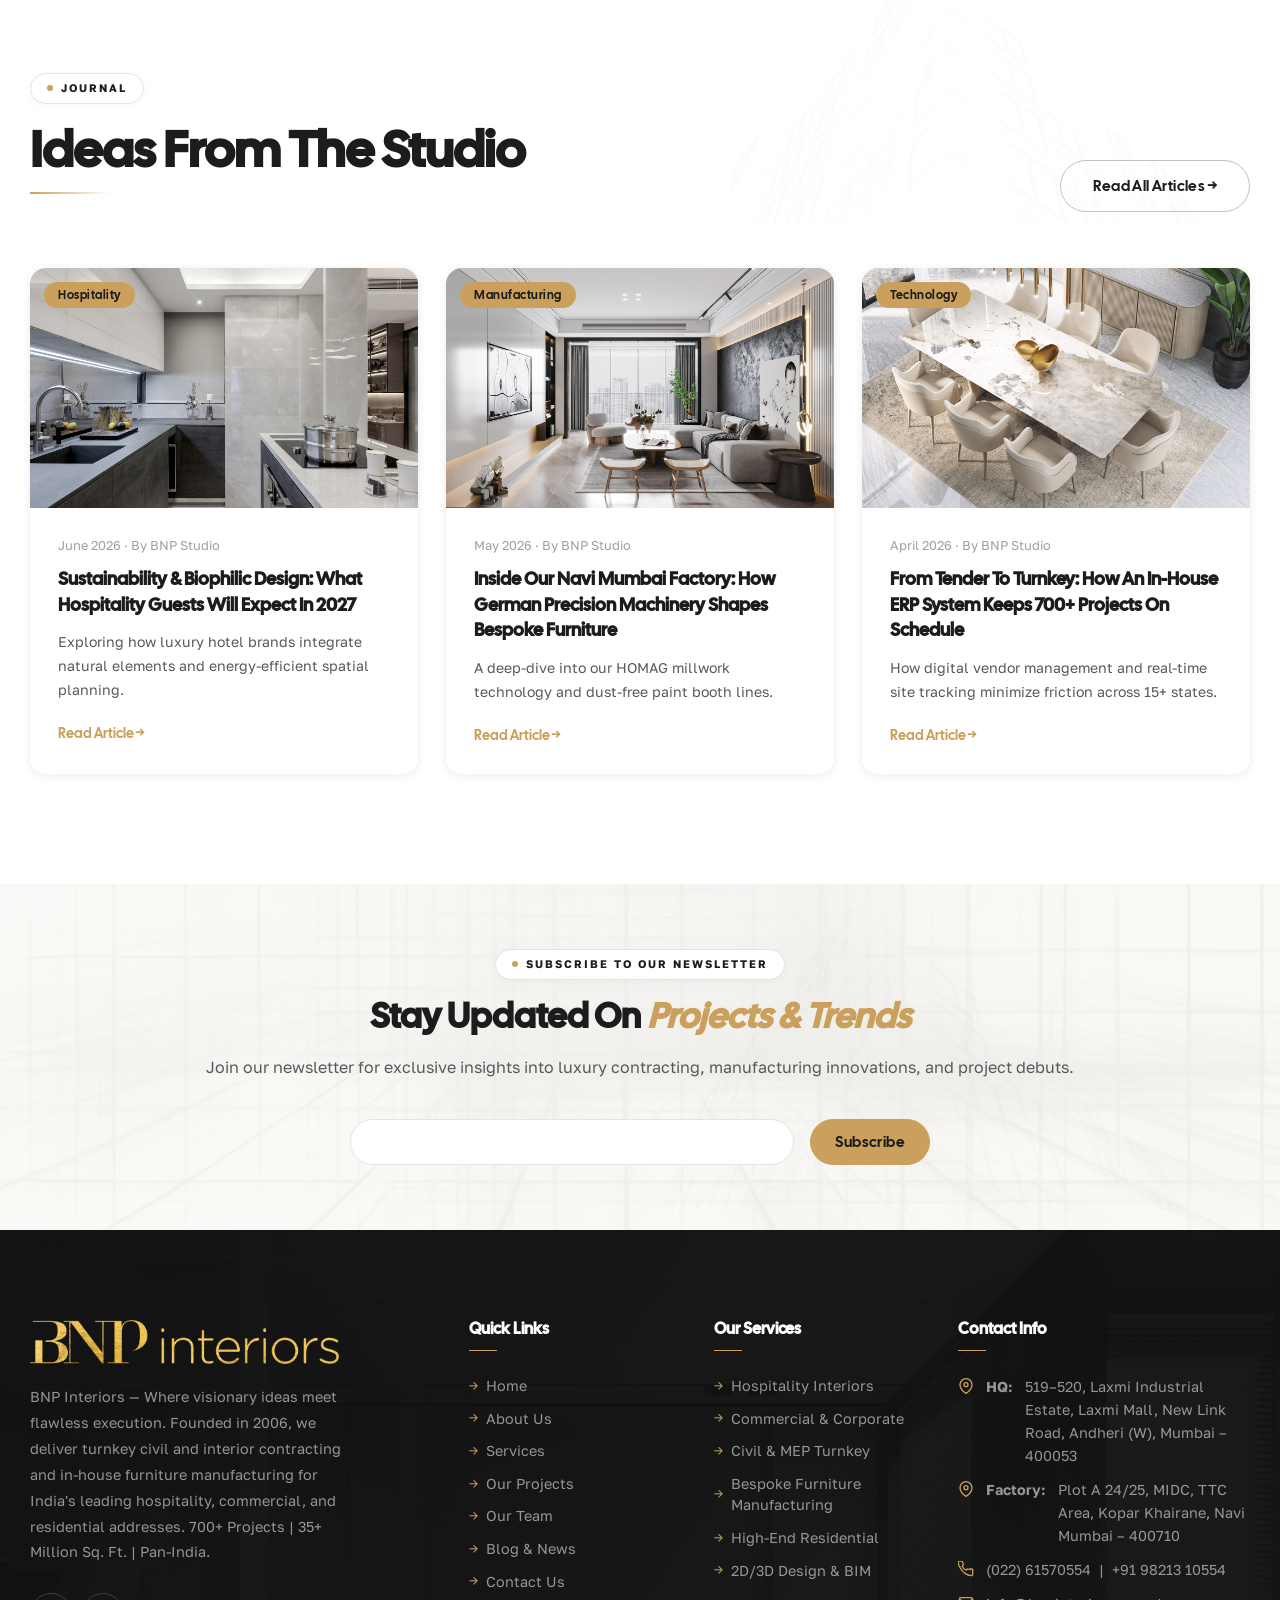
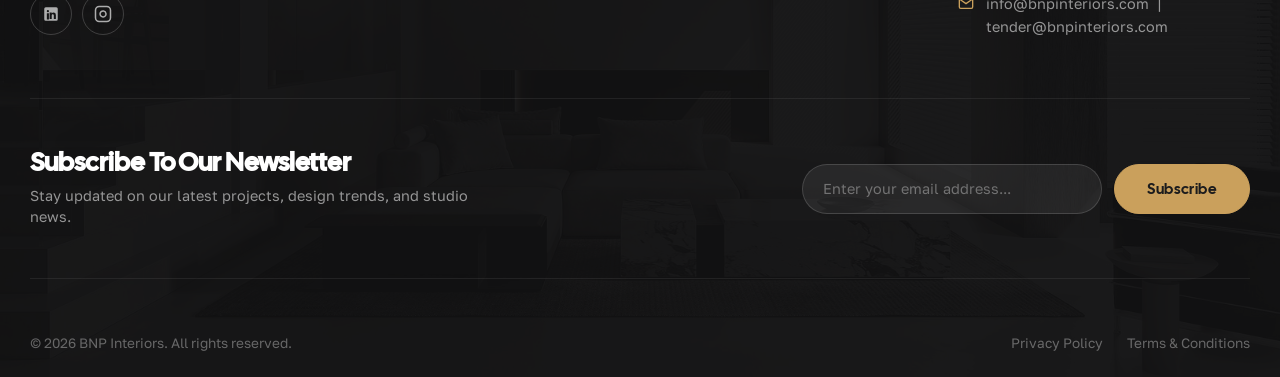
==== commit 1283e428: "Replace plain square grids with high-visibility 3D architectural building & interior wireframe line " ====
--- a/index.html
+++ b/index.html
@@ -125,7 +125,7 @@
   </section>
 
   <!-- HERO INTRO SECTION (IMAGE LEFT, TEXT RIGHT) -->
-  <section class="section hero-intro-section blueprint-grid-bg" style="background: var(--color-bg-section); padding: 90px 0 80px;">
+  <section class="section hero-intro-section sketch-bg sketch-bg-both" style="background: var(--color-bg-section); padding: 90px 0 80px;">
     <div class="container">
       <div class="hero-intro-grid" style="display: grid; grid-template-columns: 1fr 1fr; gap: 60px; align-items: center;">
         
@@ -343,7 +343,7 @@
   </section>
 
   <!-- PROCESS SECTION -->
-  <section class="section sketch-bg sketch-bg-deco">
+  <section class="section sketch-bg sketch-bg-floorplan">
     <div class="container">
       <div class="process-grid">
         <div class="process-content" data-anim="fadeRight">
--- a/assets/css/style.css
+++ b/assets/css/style.css
@@ -158,7 +158,16 @@
   margin-top: 16px;
 }
 
-/* ---- Architectural Background Sketch Overlay Classes ------ */
+/* ============================================================
+   AUTHENTIC ARCHITECTURAL & INTERIOR WIREFRAME SKETCHES
+   (Matching User's Reference Screenshots)
+   ============================================================ */
+
+/* Disable plain square grid overlay */
+.blueprint-grid-bg::after {
+  display: none !important;
+}
+
 .sketch-bg {
   position: relative;
 }
@@ -170,44 +179,44 @@
   background-repeat: no-repeat;
   background-position: center right;
   background-size: contain;
-  opacity: 0.14;
+  opacity: 0.35;
   pointer-events: none;
   z-index: 0;
 }
 
-/* Single right sketch */
+/* Single right architectural building sketch */
 .sketch-bg-1::before {
   background-image: url('../images/h1-bg01.png');
   background-position: center right;
-  background-size: 650px;
-  opacity: 0.16;
-}
-
-/* Single left sketch */
+  background-size: 700px auto;
+  opacity: 0.32;
+}
+
+/* Single left architectural building sketch */
 .sketch-bg-2::before {
   background-image: url('../images/h1-bg02.png');
   background-position: center left;
-  background-size: 650px;
-  opacity: 0.16;
-}
-
-/* Center full-width building wireframe sketch */
+  background-size: 700px auto;
+  opacity: 0.32;
+}
+
+/* Center full-width architectural wireframe building sketch */
 .sketch-bg-4::before {
   background-image: url('../images/h1-bg04.png');
   background-position: center center;
   background-size: cover;
-  opacity: 0.12;
+  opacity: 0.28;
 }
 
 /* Deco sketch overlay */
 .sketch-bg-deco::before {
   background-image: url('../images/Deco-contact-2.png');
   background-position: top right;
-  background-size: 420px;
-  opacity: 0.18;
-}
-
-/* Dual-sided architectural wireframe sketch (both left & right sides, as in live screenshot) */
+  background-size: 450px;
+  opacity: 0.32;
+}
+
+/* Dual-sided architectural wireframe building sketches (matching exact reference screenshot 1 & 2) */
 .sketch-bg-both {
   position: relative;
 }
@@ -216,15 +225,39 @@
   position: absolute;
   inset: 0;
   background-image: url('../images/h1-bg01.png'), url('../images/h1-bg02.png');
-  background-position: bottom left, bottom right;
+  background-position: center left -40px, center right -40px;
   background-repeat: no-repeat, no-repeat;
-  background-size: 550px auto, 550px auto;
-  opacity: 0.16;
+  background-size: 650px auto, 650px auto;
+  opacity: 0.35;
   pointer-events: none;
   z-index: 0;
 }
 
-/* Newsletter section light-bg architectural wireframe (matching exact live screenshot) */
+/* Architectural floorplan & CAD line drawing overlay */
+.sketch-bg-floorplan::before {
+  background-image: url('../images/about-background-1.png');
+  background-position: center center;
+  background-size: cover;
+  opacity: 0.38;
+}
+
+/* Team & Process architectural wireframe sketch */
+.sketch-bg-team::before {
+  background-image: url('../images/team-deco-bg.png');
+  background-position: center center;
+  background-size: cover;
+  opacity: 0.35;
+}
+
+/* Corner architectural CAD sketch */
+.sketch-bg-corner::before {
+  background-image: url('../images/h1-bg01.png');
+  background-position: top right;
+  background-size: 550px auto;
+  opacity: 0.32;
+}
+
+/* Newsletter section architectural wireframe (matching exact reference screenshot) */
 .sketch-bg-newsletter {
   position: relative;
   background-color: #faf9f6 !important;
@@ -236,8 +269,8 @@
   background-image: url('../images/h1-bg04.png'), url('../images/h1-bg01.png');
   background-position: center center, center right;
   background-repeat: no-repeat, no-repeat;
-  background-size: cover, 600px auto;
-  opacity: 0.18;
+  background-size: cover, 650px auto;
+  opacity: 0.35;
   pointer-events: none;
   z-index: 0;
 }
@@ -248,24 +281,8 @@
   background-image: url('../images/h1-bg02.png');
   background-position: center left;
   background-repeat: no-repeat;
-  background-size: 600px auto;
-  opacity: 0.18;
-  pointer-events: none;
-  z-index: 0;
-}
-
-/* Structural Blueprint Grid Background Overlay */
-.blueprint-grid-bg {
-  position: relative;
-}
-.blueprint-grid-bg::after {
-  content: '';
-  position: absolute;
-  inset: 0;
-  background-image: 
-    linear-gradient(to right, rgba(202, 160, 92, 0.05) 1px, transparent 1px),
-    linear-gradient(to bottom, rgba(202, 160, 92, 0.05) 1px, transparent 1px);
-  background-size: 50px 50px;
+  background-size: 650px auto;
+  opacity: 0.35;
   pointer-events: none;
   z-index: 0;
 }
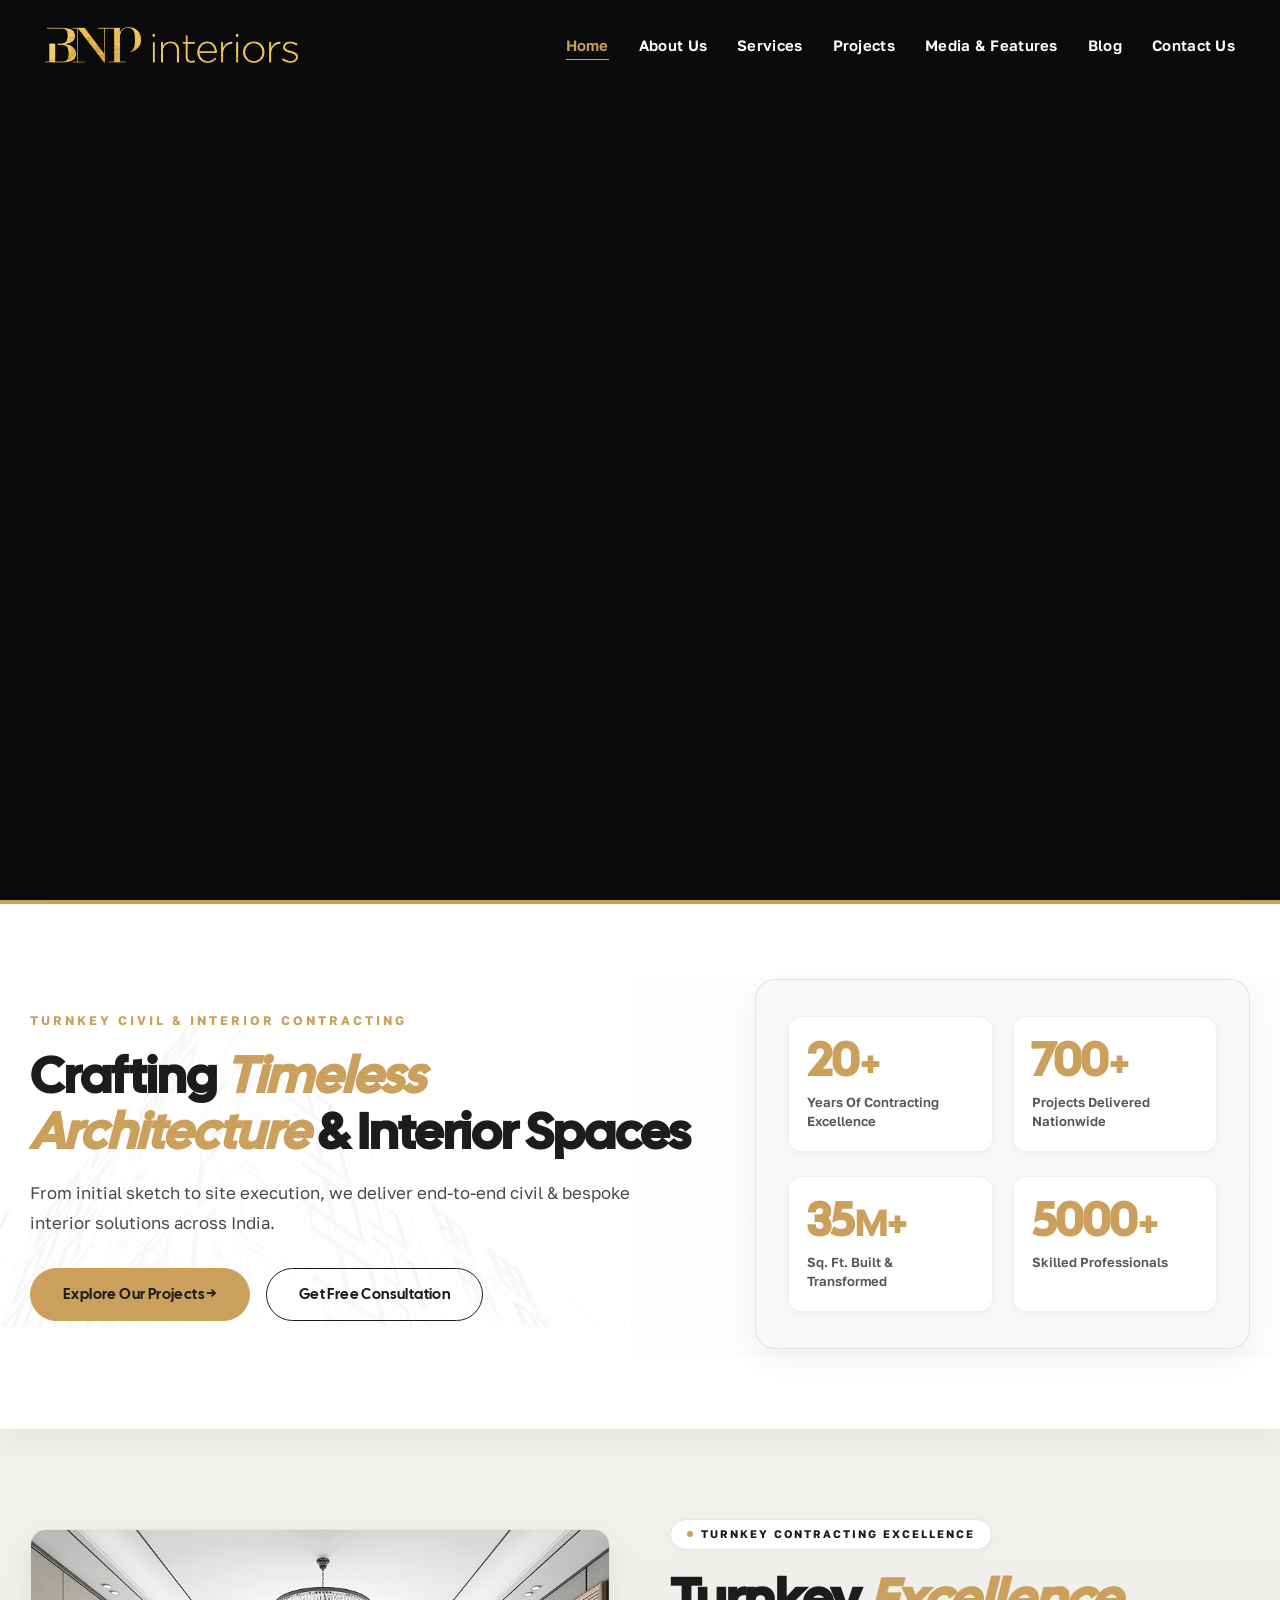
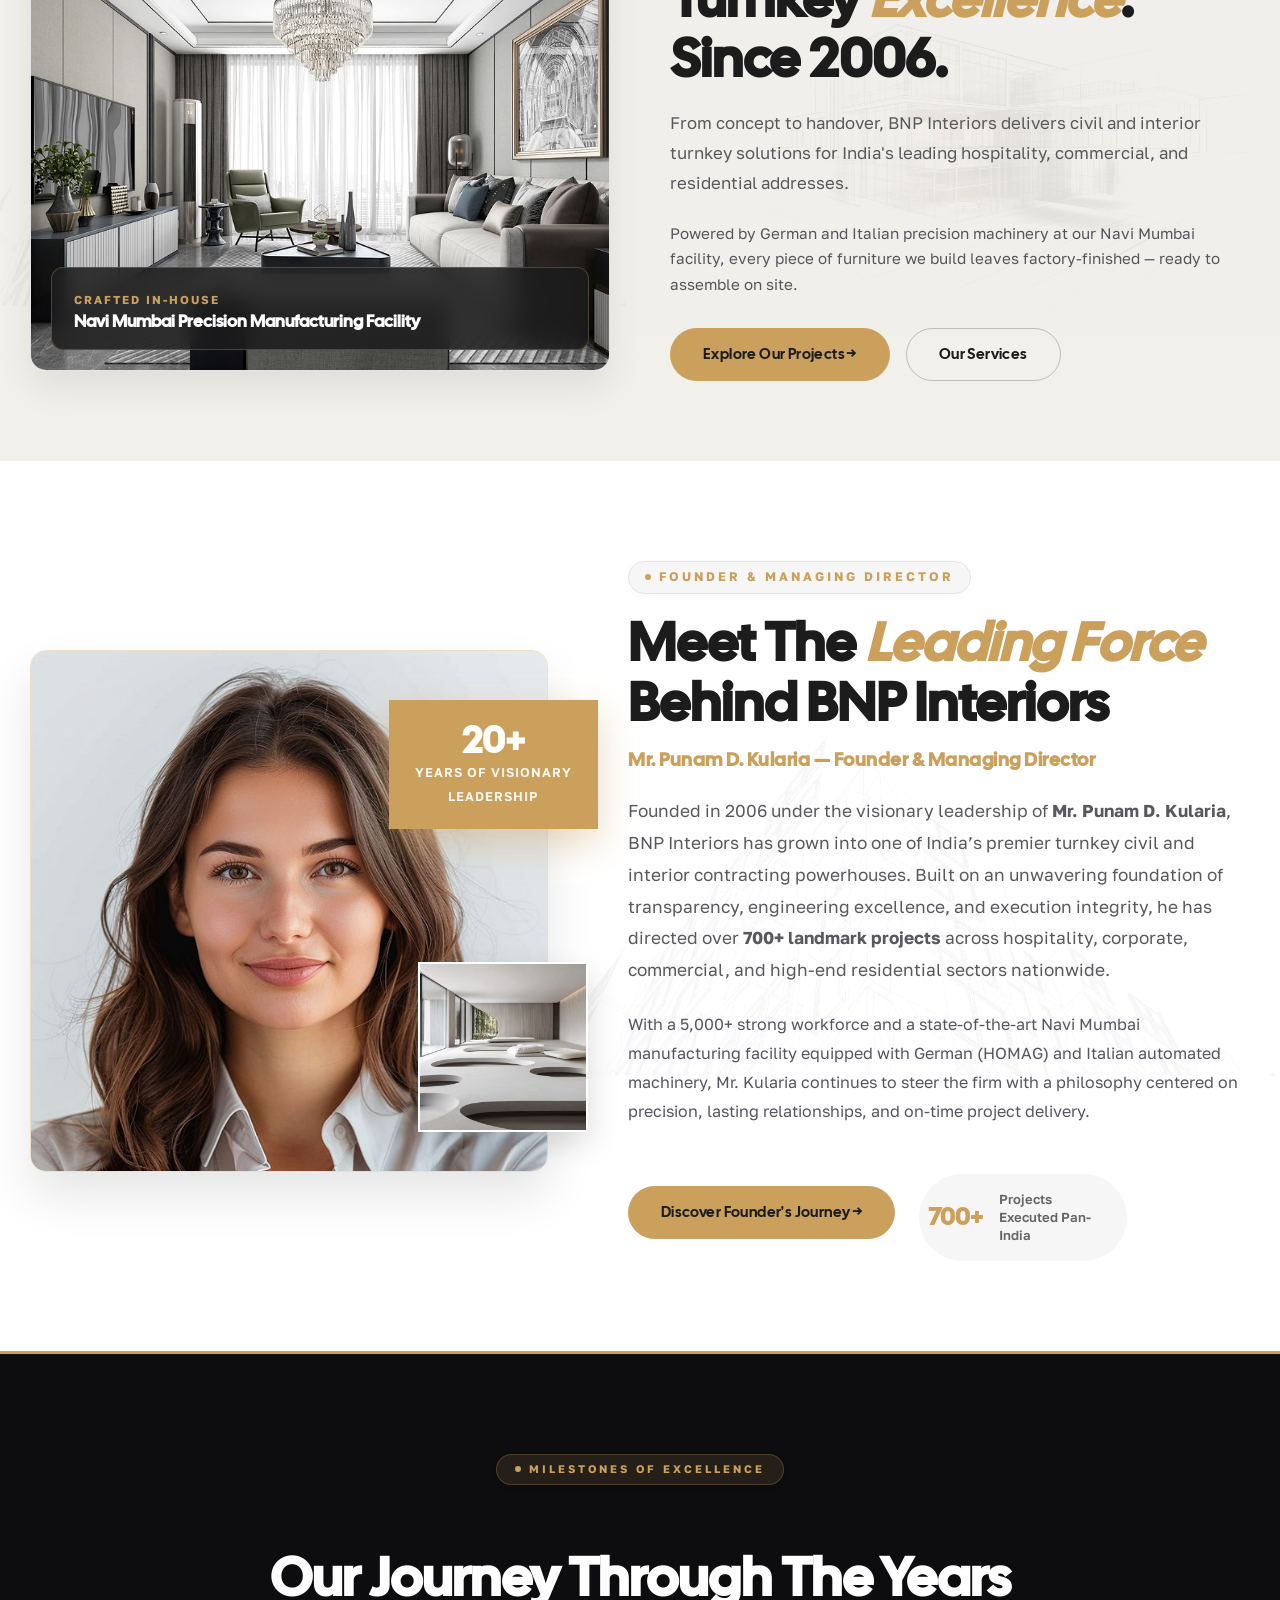
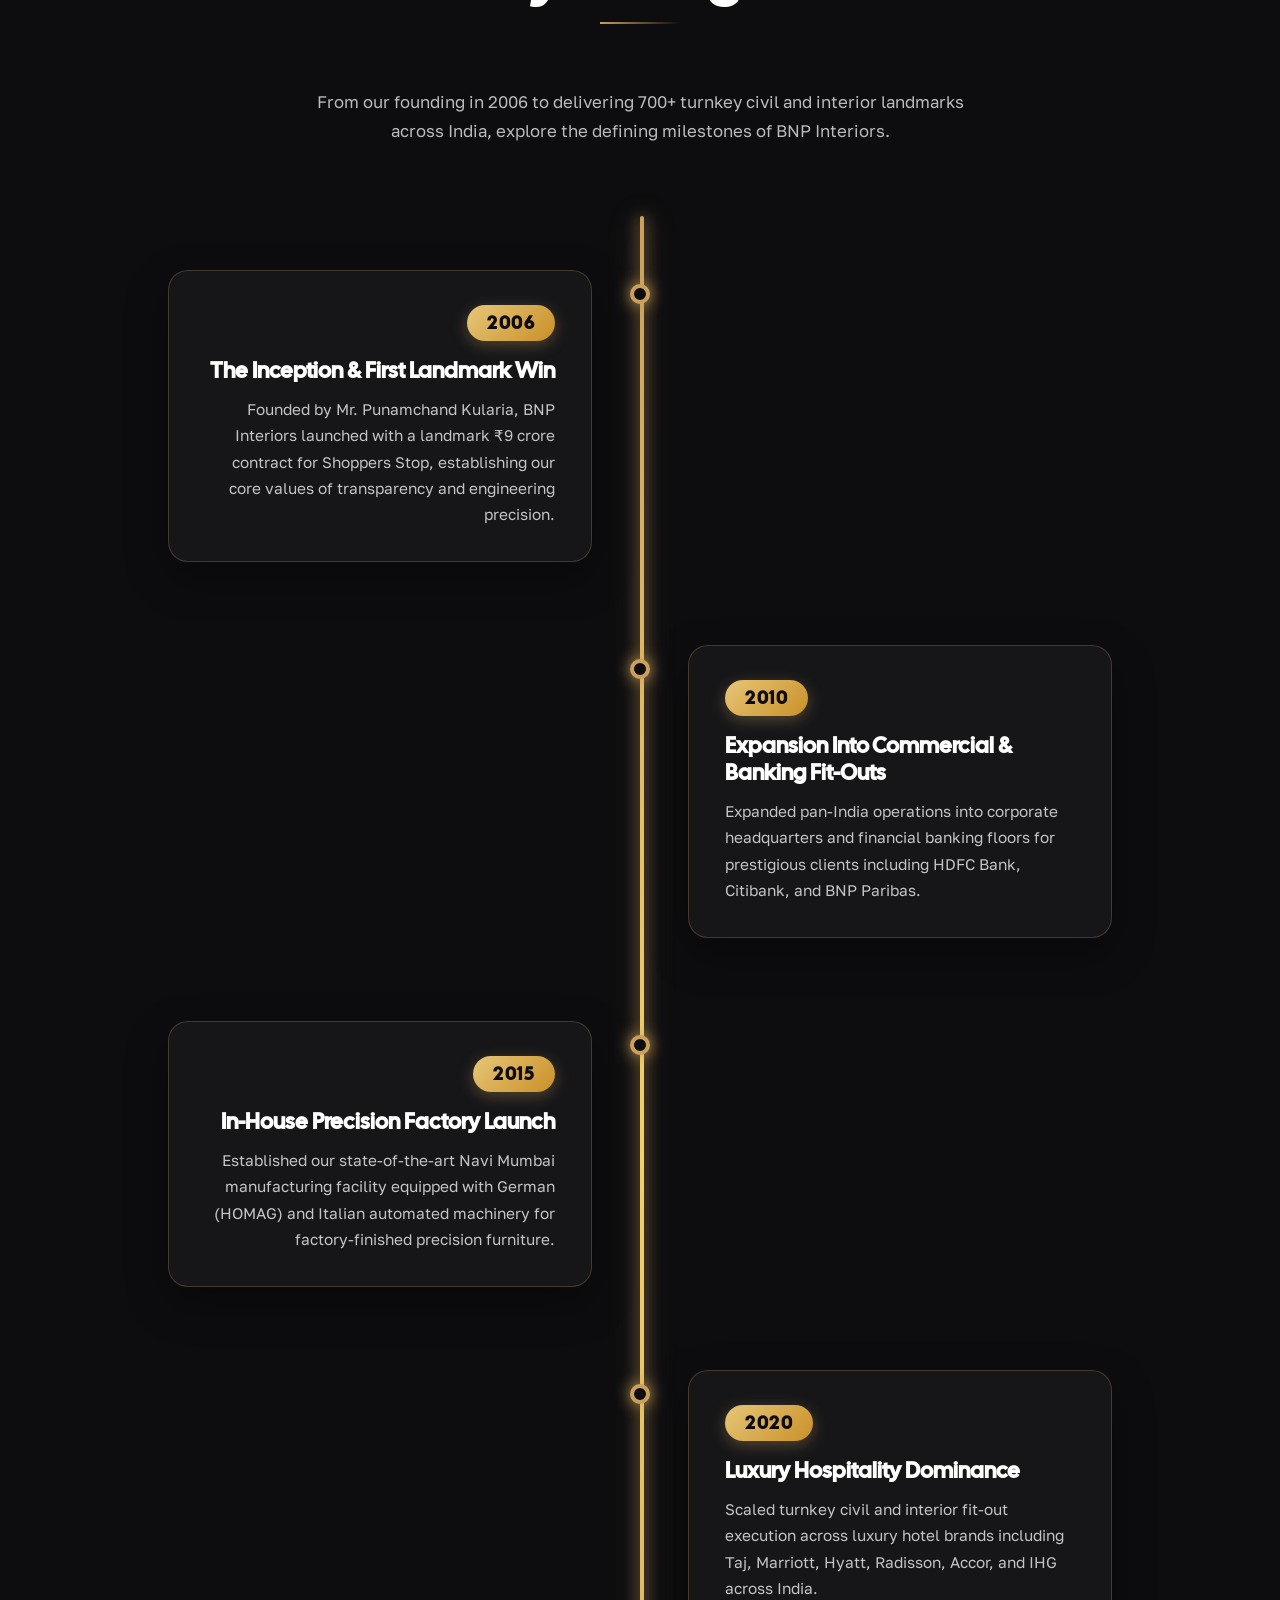
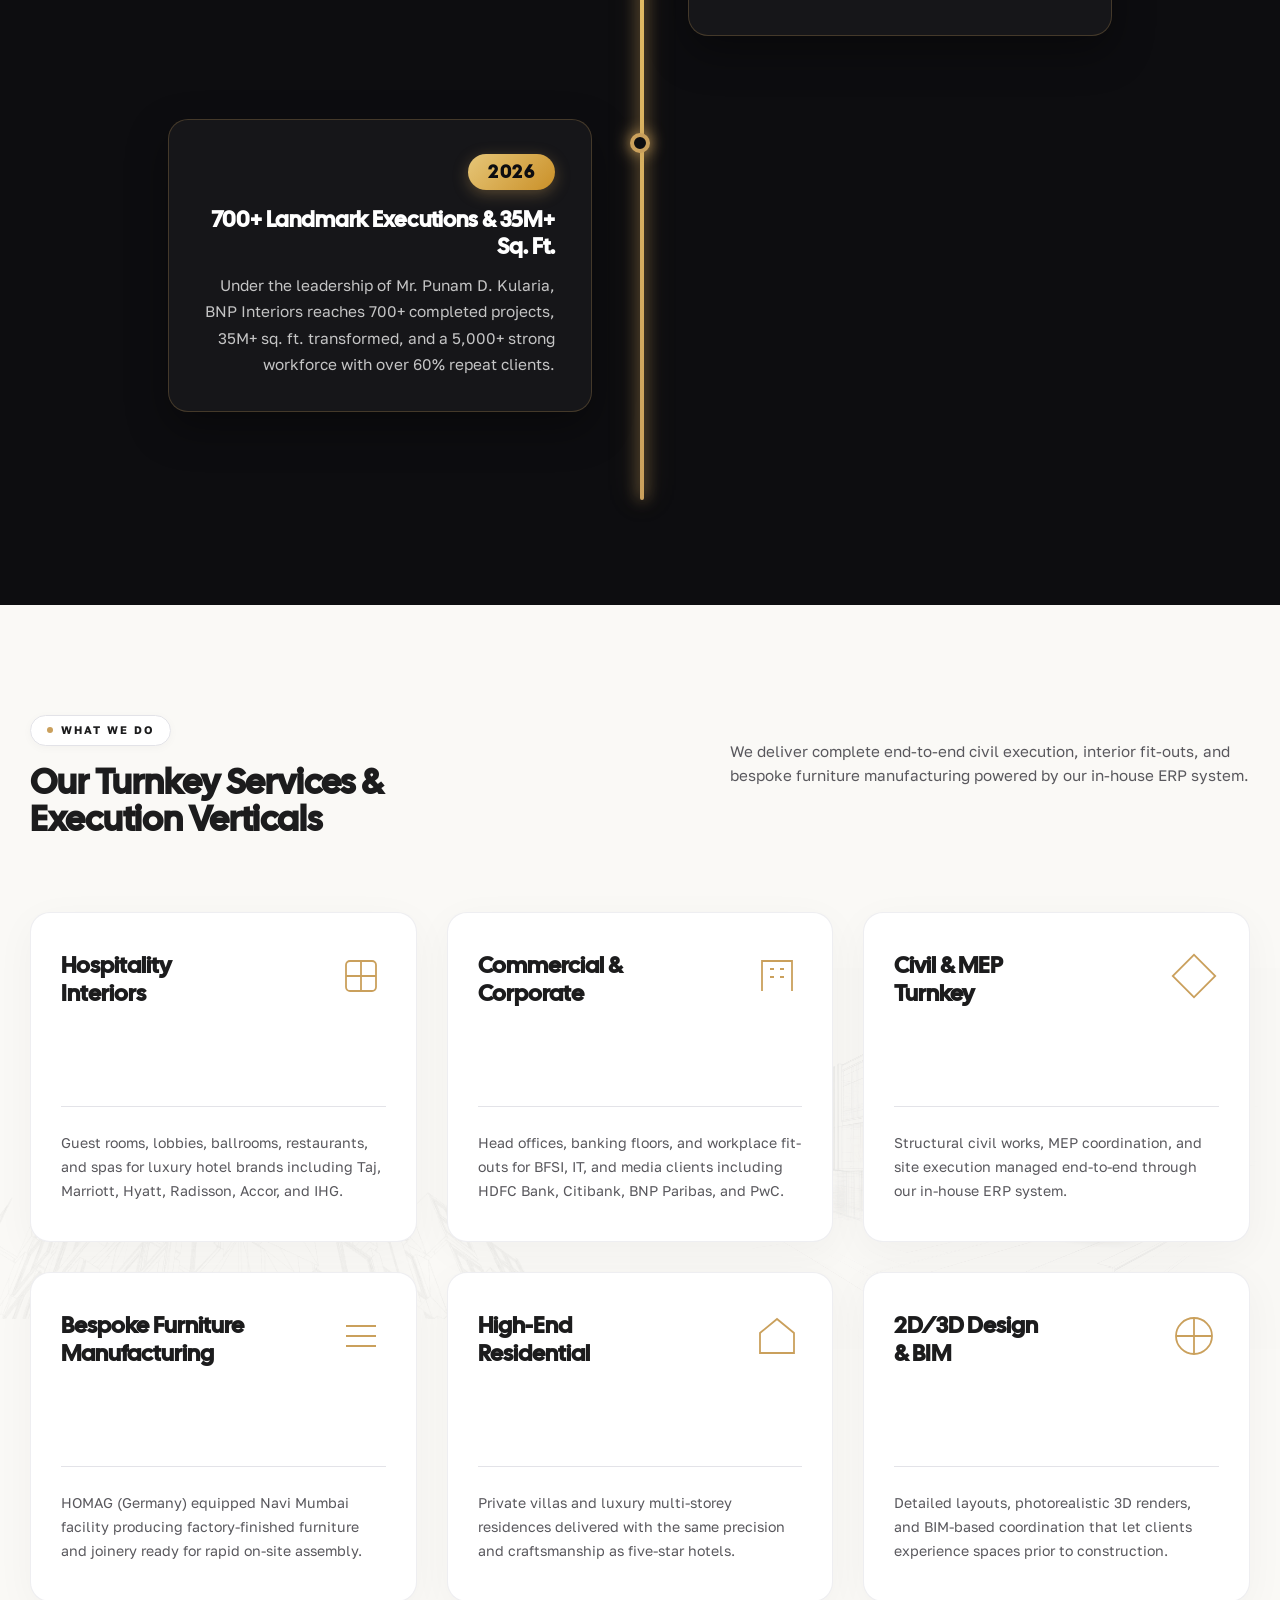
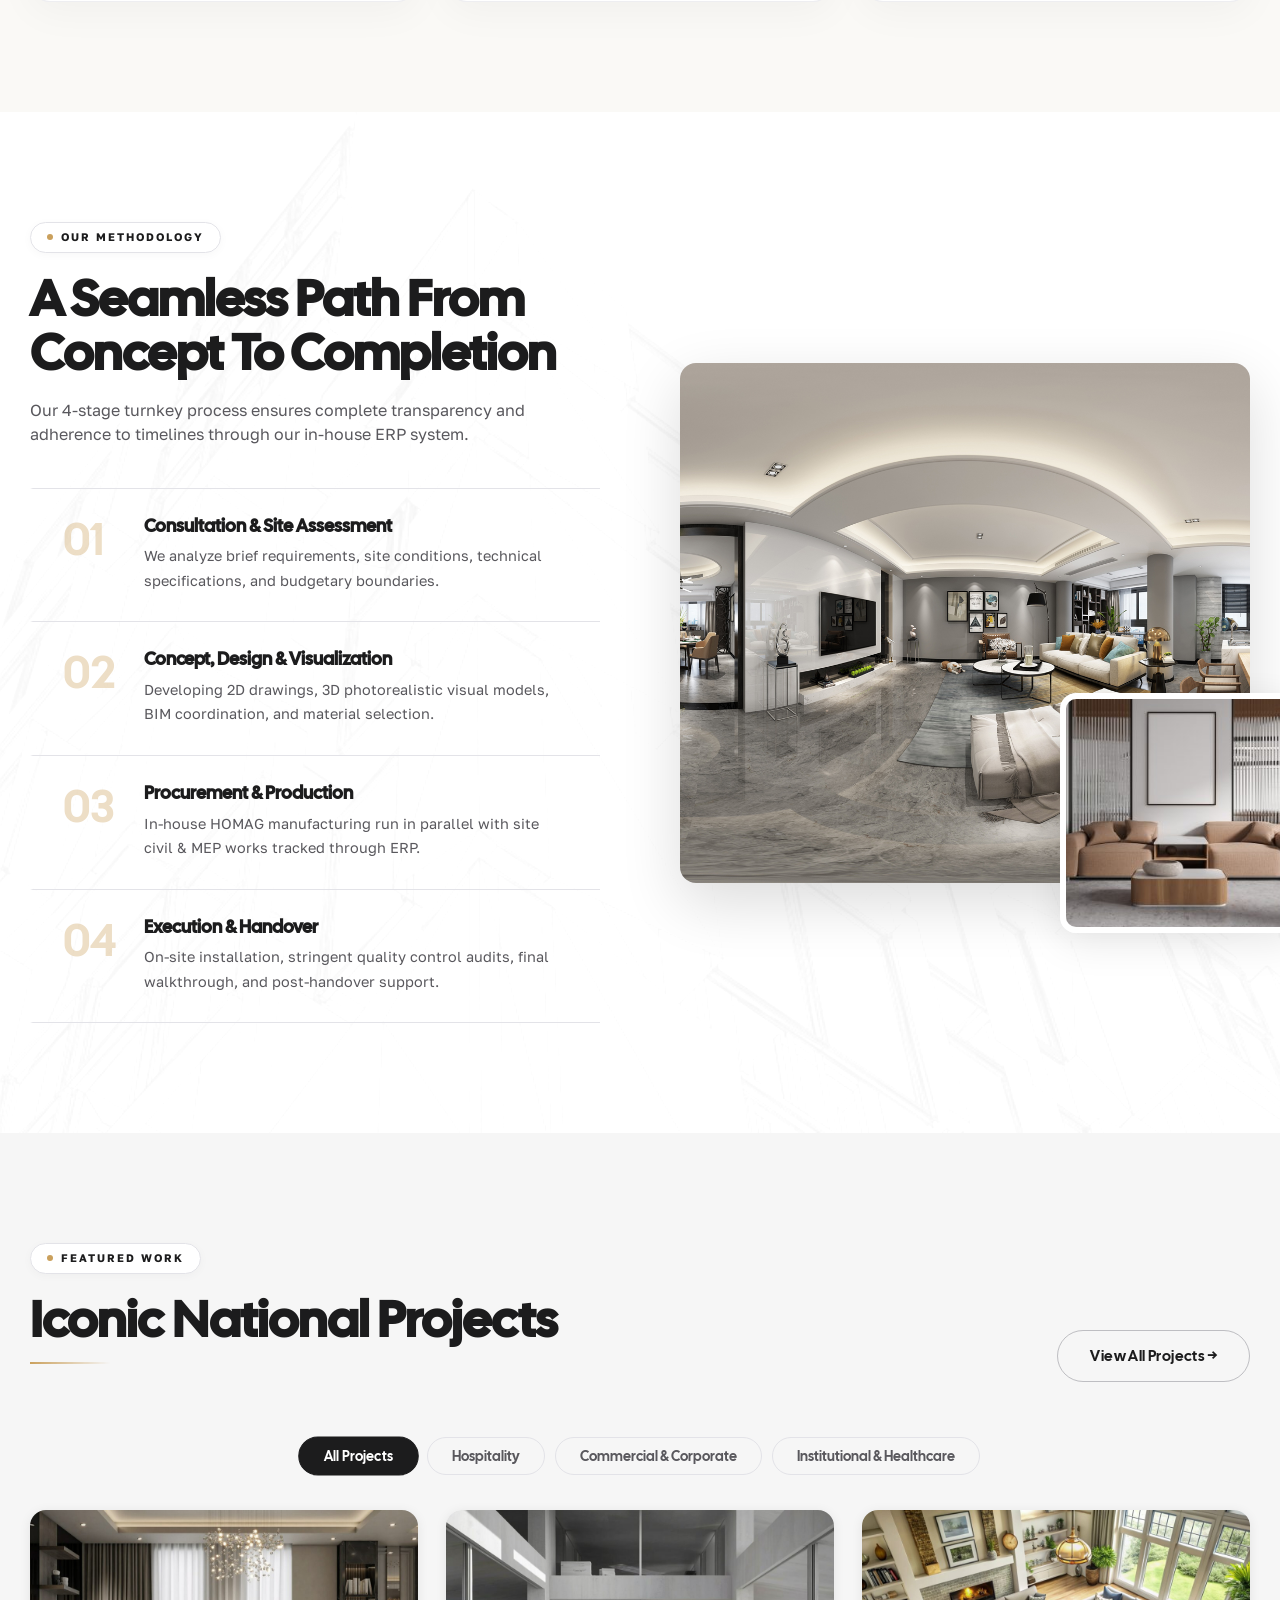
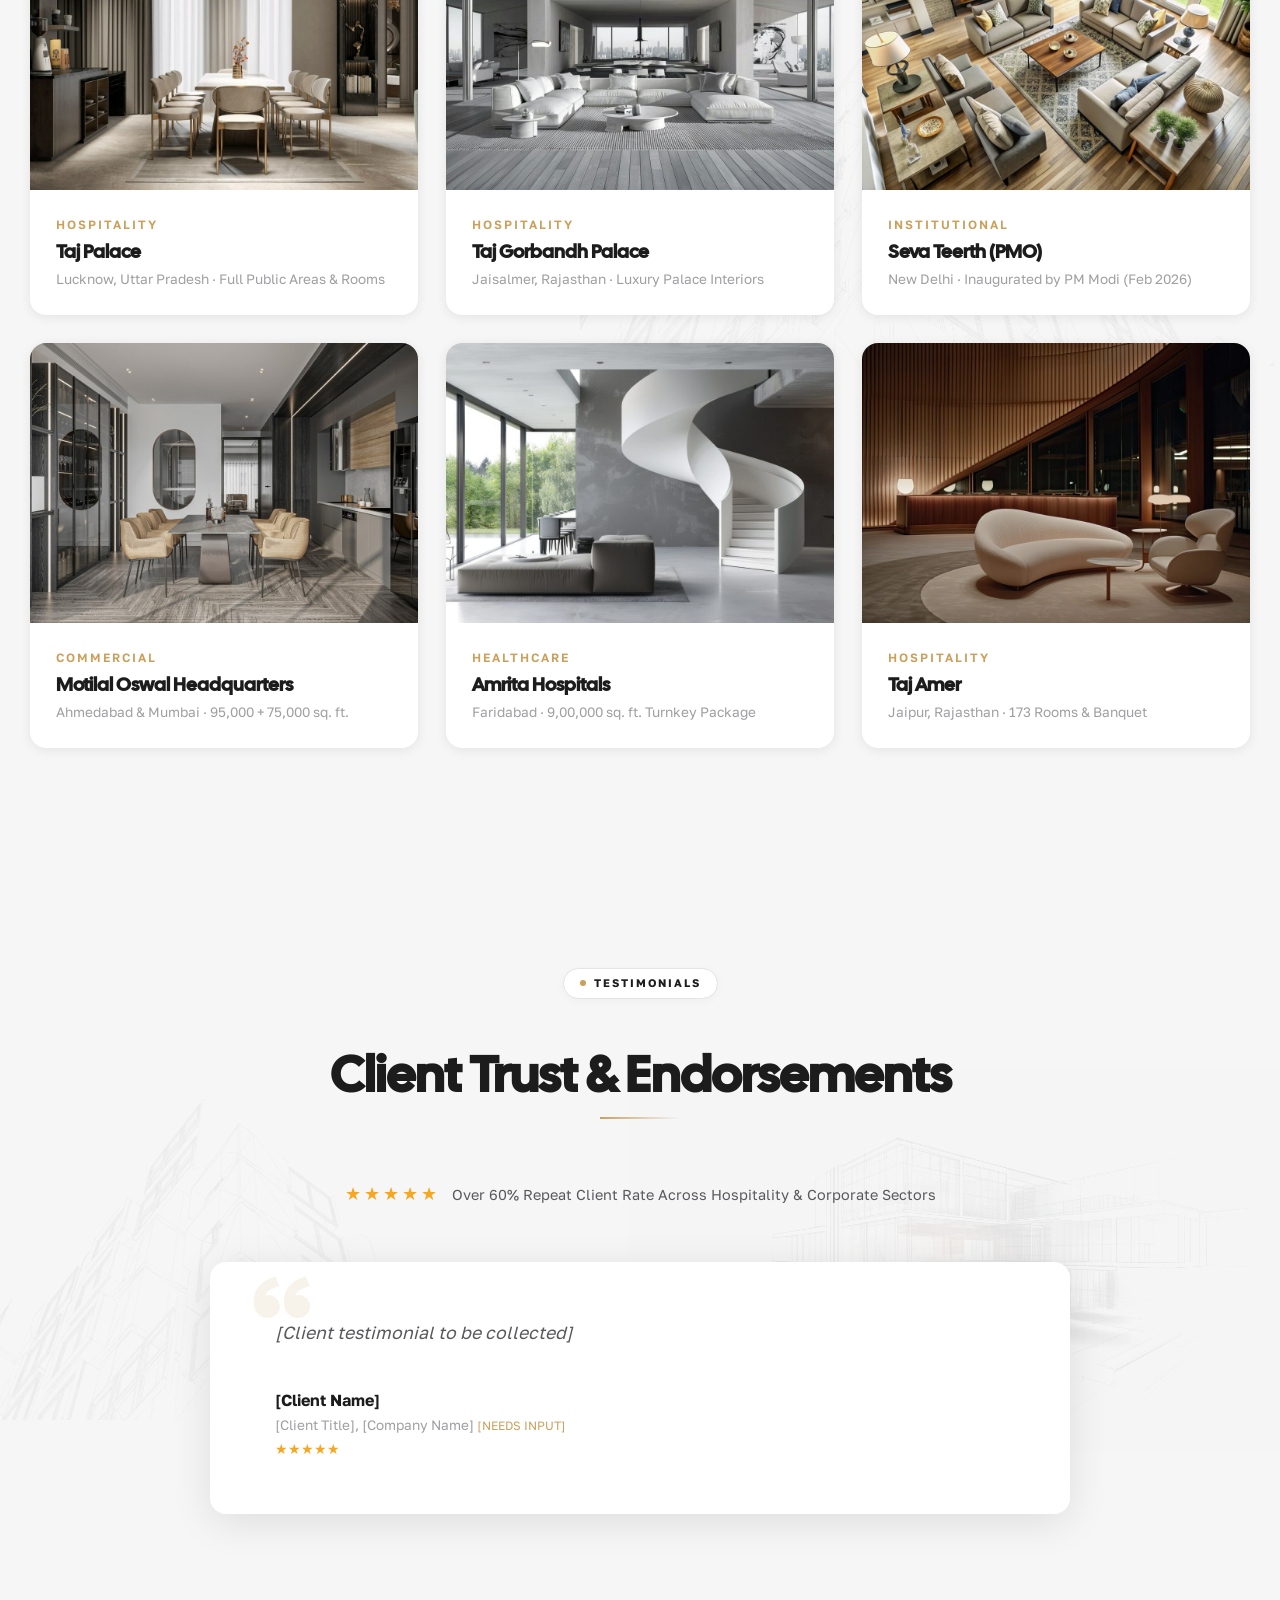
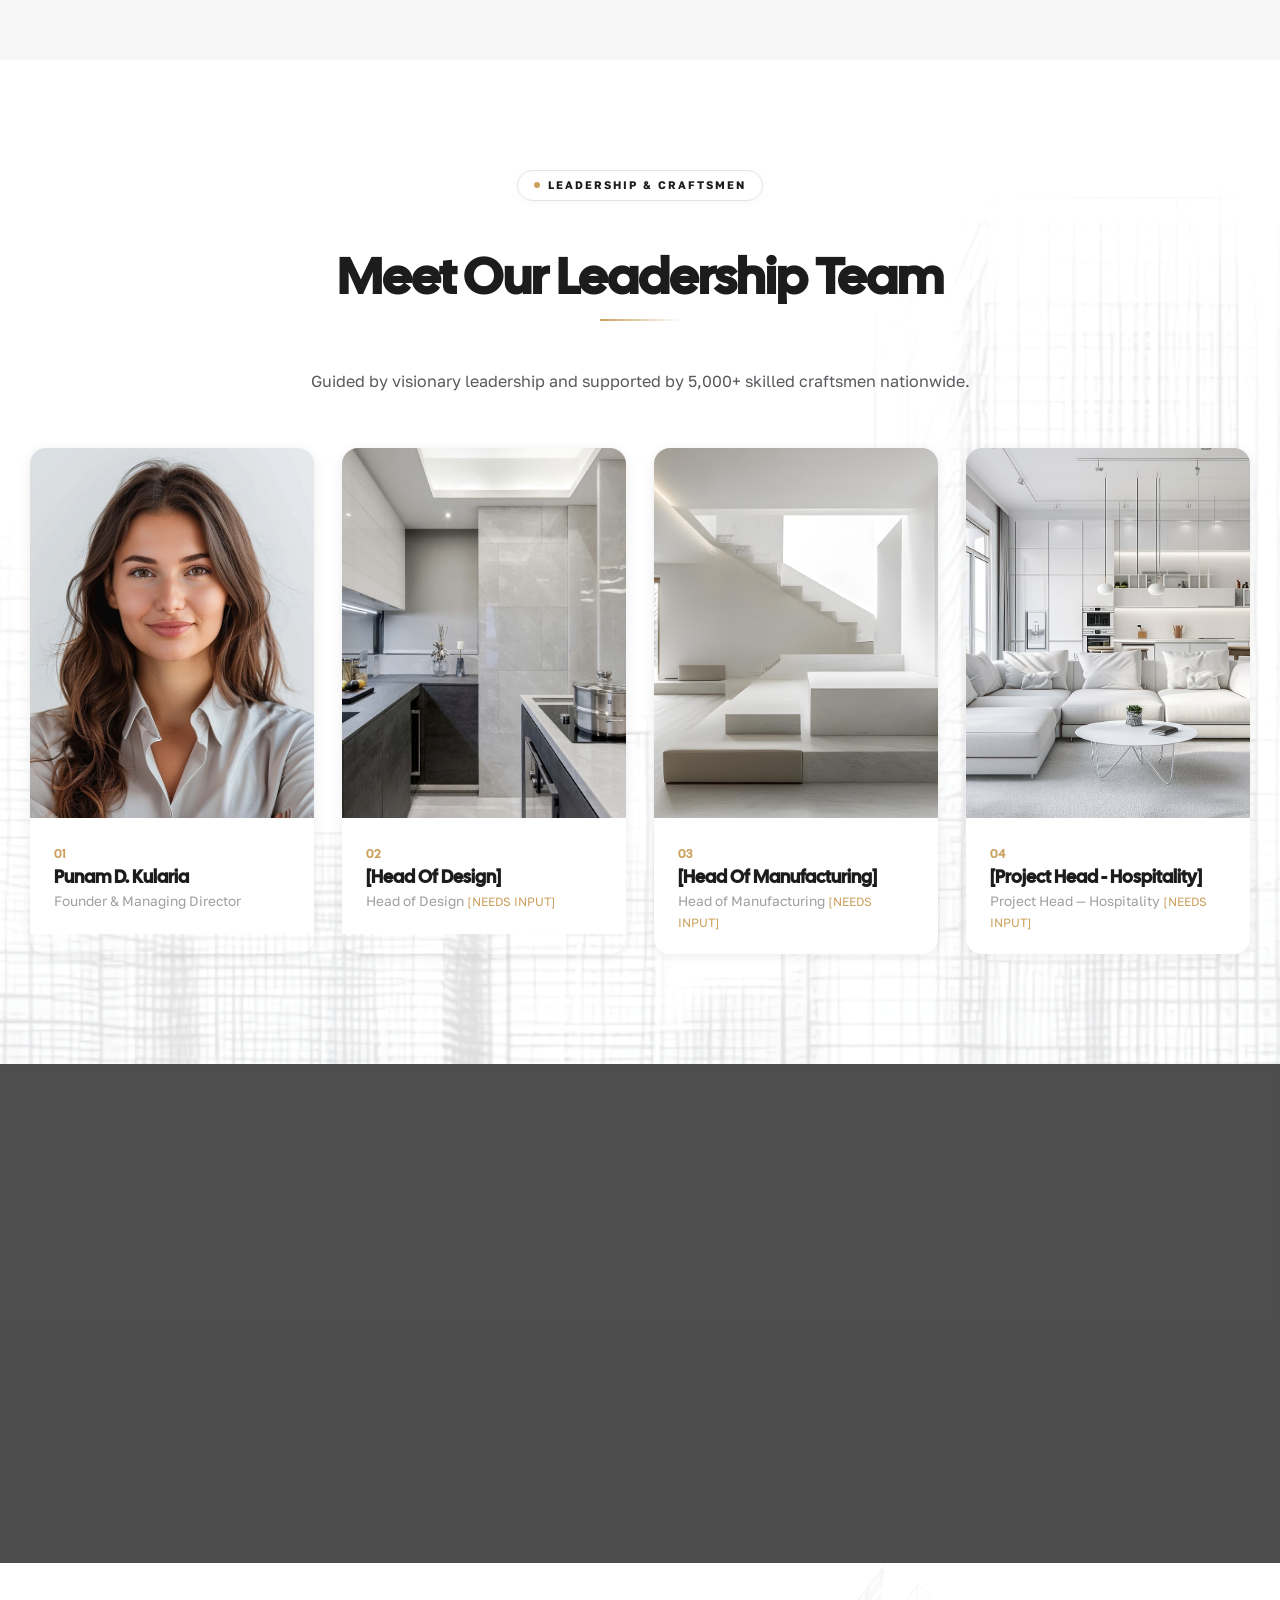
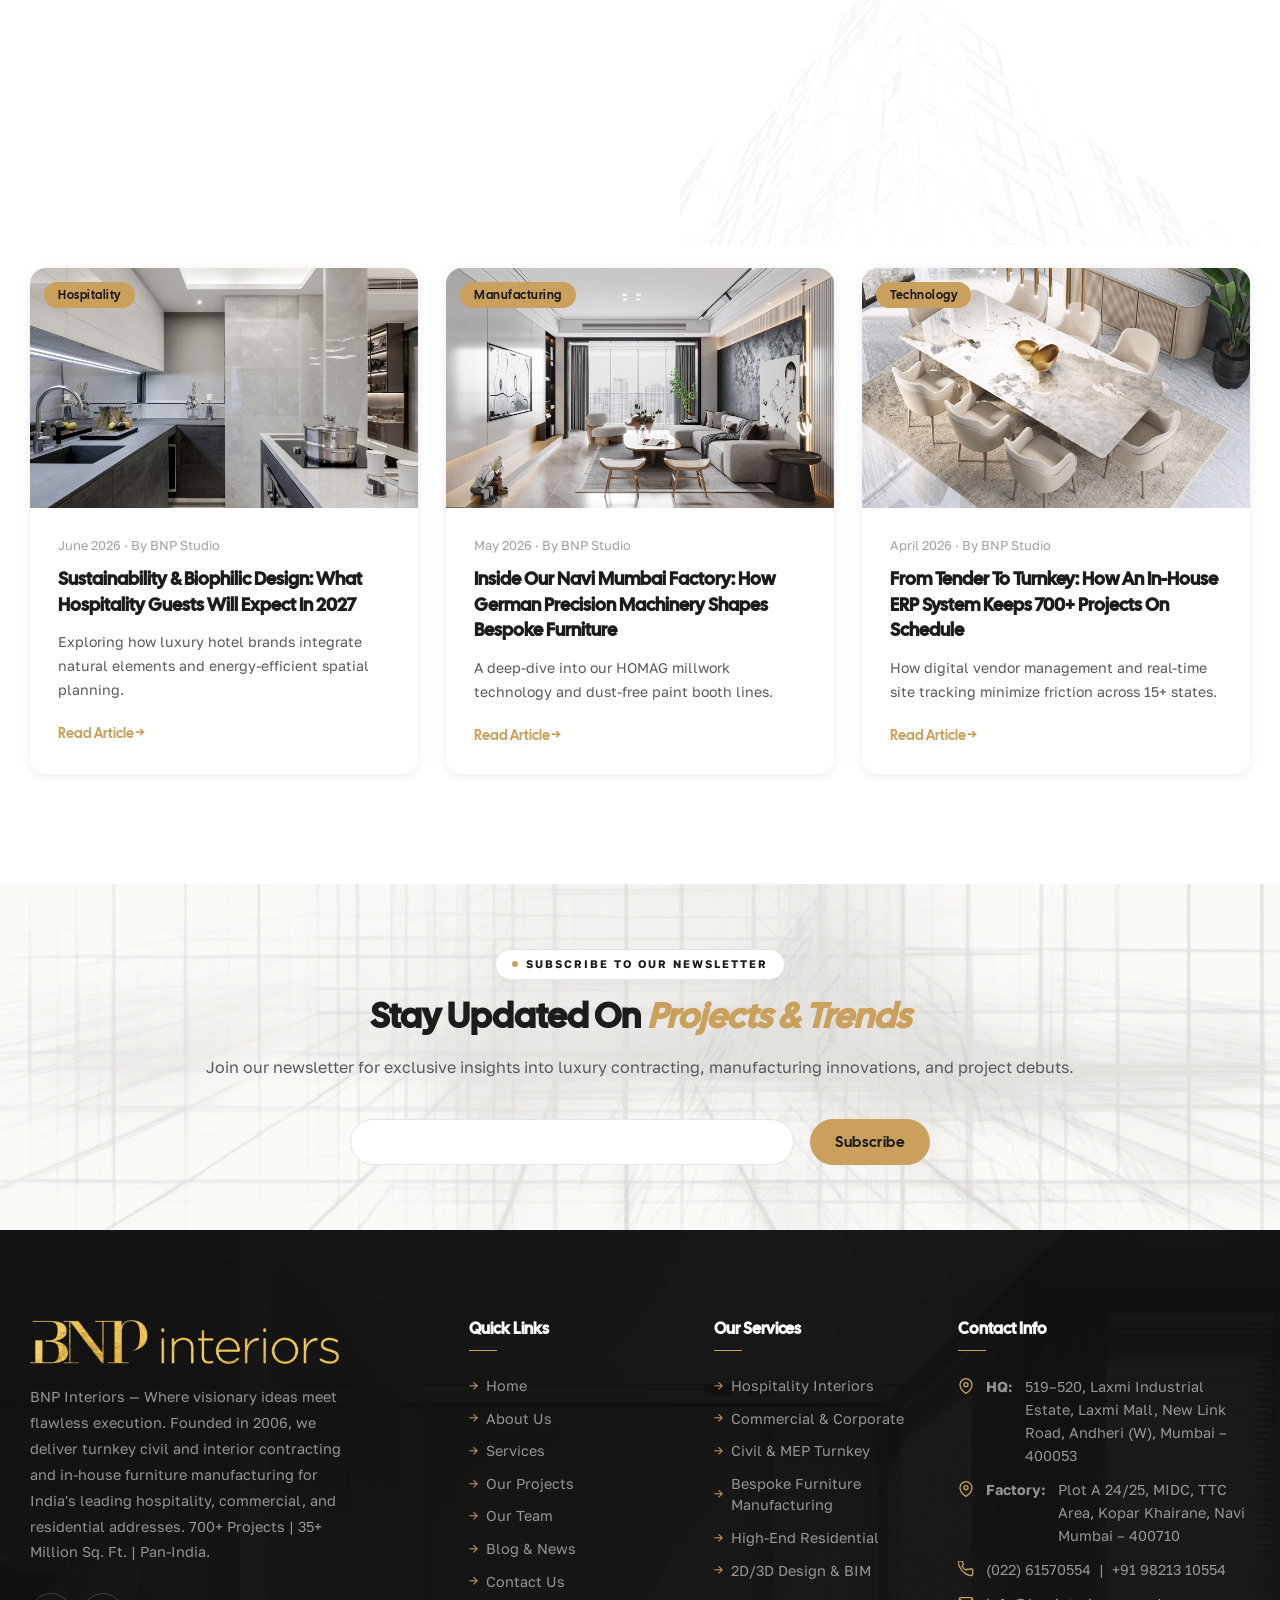
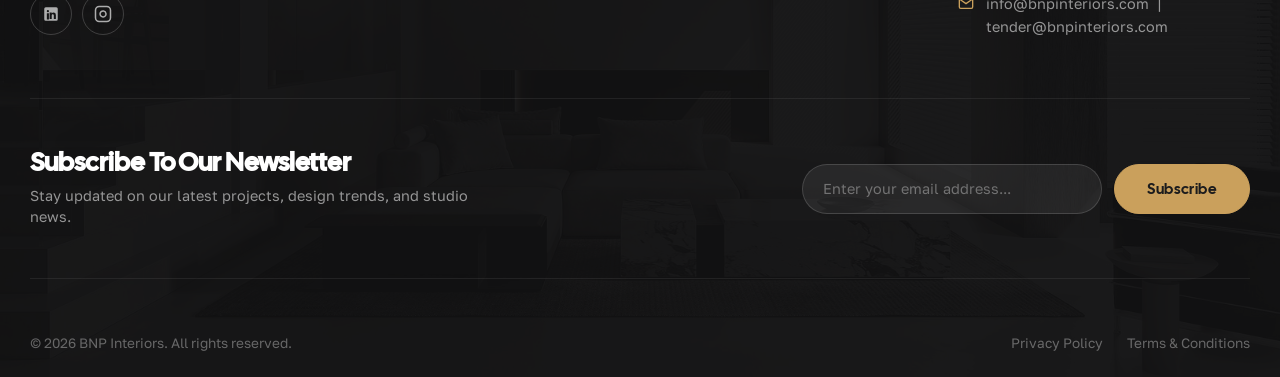
==== commit 7d542981: "Boost opacity & contrast of architectural building wireframe & interior CAD sketches to 0.75-0.78 fo" ====
--- a/index.html
+++ b/index.html
@@ -74,7 +74,7 @@
   </section>
 
   <!-- HIGH-IMPACT HERO METRICS & LIVE MOTION STATS SHOWCASE -->
-  <section class="hero-metrics-section blueprint-grid-bg">
+  <section class="hero-metrics-section sketch-bg sketch-bg-both">
     <div class="container">
       <div class="hero-metrics-grid">
         <!-- LEFT: BRAND HEADLINE & ACTIONS -->
@@ -507,7 +507,7 @@
   </section>
 
   <!-- TESTIMONIALS SECTION -->
-  <section class="section testimonials-section">
+  <section class="section testimonials-section sketch-bg sketch-bg-both">
     <div class="container">
       <div class="section-header centered" data-anim="fadeUp">
         <span class="section-tag">TESTIMONIALS</span>
--- a/assets/css/style.css
+++ b/assets/css/style.css
@@ -160,7 +160,7 @@
 
 /* ============================================================
    AUTHENTIC ARCHITECTURAL & INTERIOR WIREFRAME SKETCHES
-   (Matching User's Reference Screenshots)
+   (High-Visibility Bold Architectural Line Drawings)
    ============================================================ */
 
 /* Disable plain square grid overlay */
@@ -179,7 +179,8 @@
   background-repeat: no-repeat;
   background-position: center right;
   background-size: contain;
-  opacity: 0.35;
+  opacity: 0.75;
+  filter: contrast(1.2) brightness(0.92);
   pointer-events: none;
   z-index: 0;
 }
@@ -187,17 +188,19 @@
 /* Single right architectural building sketch */
 .sketch-bg-1::before {
   background-image: url('../images/h1-bg01.png');
-  background-position: center right;
-  background-size: 700px auto;
-  opacity: 0.32;
+  background-position: center right -20px;
+  background-size: 720px auto;
+  opacity: 0.75;
+  filter: contrast(1.25);
 }
 
 /* Single left architectural building sketch */
 .sketch-bg-2::before {
   background-image: url('../images/h1-bg02.png');
-  background-position: center left;
-  background-size: 700px auto;
-  opacity: 0.32;
+  background-position: center left -20px;
+  background-size: 720px auto;
+  opacity: 0.75;
+  filter: contrast(1.25);
 }
 
 /* Center full-width architectural wireframe building sketch */
@@ -205,18 +208,18 @@
   background-image: url('../images/h1-bg04.png');
   background-position: center center;
   background-size: cover;
-  opacity: 0.28;
+  opacity: 0.70;
 }
 
 /* Deco sketch overlay */
 .sketch-bg-deco::before {
   background-image: url('../images/Deco-contact-2.png');
   background-position: top right;
-  background-size: 450px;
-  opacity: 0.32;
-}
-
-/* Dual-sided architectural wireframe building sketches (matching exact reference screenshot 1 & 2) */
+  background-size: 500px;
+  opacity: 0.75;
+}
+
+/* Dual-sided architectural wireframe building sketches (High Visibility) */
 .sketch-bg-both {
   position: relative;
 }
@@ -225,10 +228,11 @@
   position: absolute;
   inset: 0;
   background-image: url('../images/h1-bg01.png'), url('../images/h1-bg02.png');
-  background-position: center left -40px, center right -40px;
+  background-position: center left -30px, center right -30px;
   background-repeat: no-repeat, no-repeat;
-  background-size: 650px auto, 650px auto;
-  opacity: 0.35;
+  background-size: 680px auto, 680px auto;
+  opacity: 0.78;
+  filter: contrast(1.25) brightness(0.9);
   pointer-events: none;
   z-index: 0;
 }
@@ -238,7 +242,8 @@
   background-image: url('../images/about-background-1.png');
   background-position: center center;
   background-size: cover;
-  opacity: 0.38;
+  opacity: 0.75;
+  filter: contrast(1.2);
 }
 
 /* Team & Process architectural wireframe sketch */
@@ -246,18 +251,19 @@
   background-image: url('../images/team-deco-bg.png');
   background-position: center center;
   background-size: cover;
-  opacity: 0.35;
+  opacity: 0.75;
+  filter: contrast(1.2);
 }
 
 /* Corner architectural CAD sketch */
 .sketch-bg-corner::before {
   background-image: url('../images/h1-bg01.png');
   background-position: top right;
-  background-size: 550px auto;
-  opacity: 0.32;
-}
-
-/* Newsletter section architectural wireframe (matching exact reference screenshot) */
+  background-size: 600px auto;
+  opacity: 0.75;
+}
+
+/* Newsletter section architectural wireframe */
 .sketch-bg-newsletter {
   position: relative;
   background-color: #faf9f6 !important;
@@ -269,8 +275,9 @@
   background-image: url('../images/h1-bg04.png'), url('../images/h1-bg01.png');
   background-position: center center, center right;
   background-repeat: no-repeat, no-repeat;
-  background-size: cover, 650px auto;
-  opacity: 0.35;
+  background-size: cover, 700px auto;
+  opacity: 0.75;
+  filter: contrast(1.25);
   pointer-events: none;
   z-index: 0;
 }
@@ -281,8 +288,9 @@
   background-image: url('../images/h1-bg02.png');
   background-position: center left;
   background-repeat: no-repeat;
-  background-size: 650px auto;
-  opacity: 0.35;
+  background-size: 700px auto;
+  opacity: 0.75;
+  filter: contrast(1.25);
   pointer-events: none;
   z-index: 0;
 }
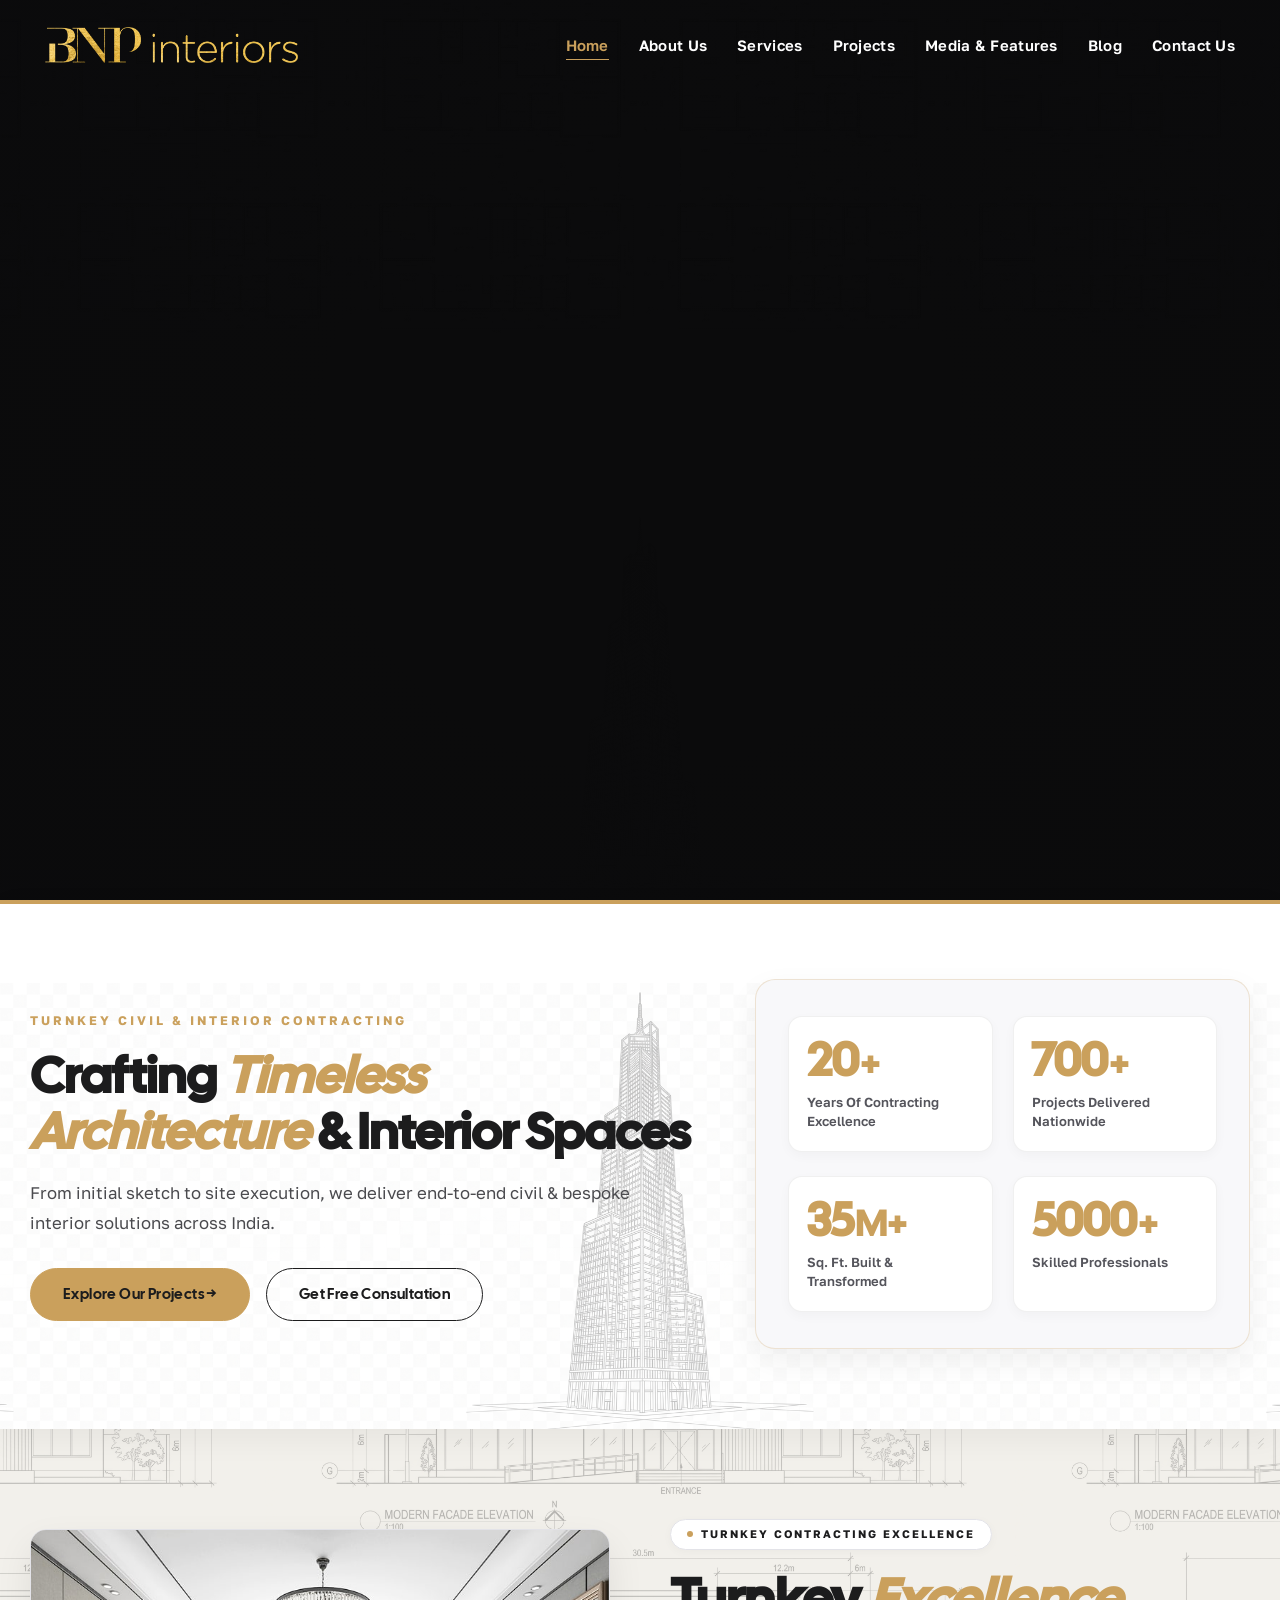
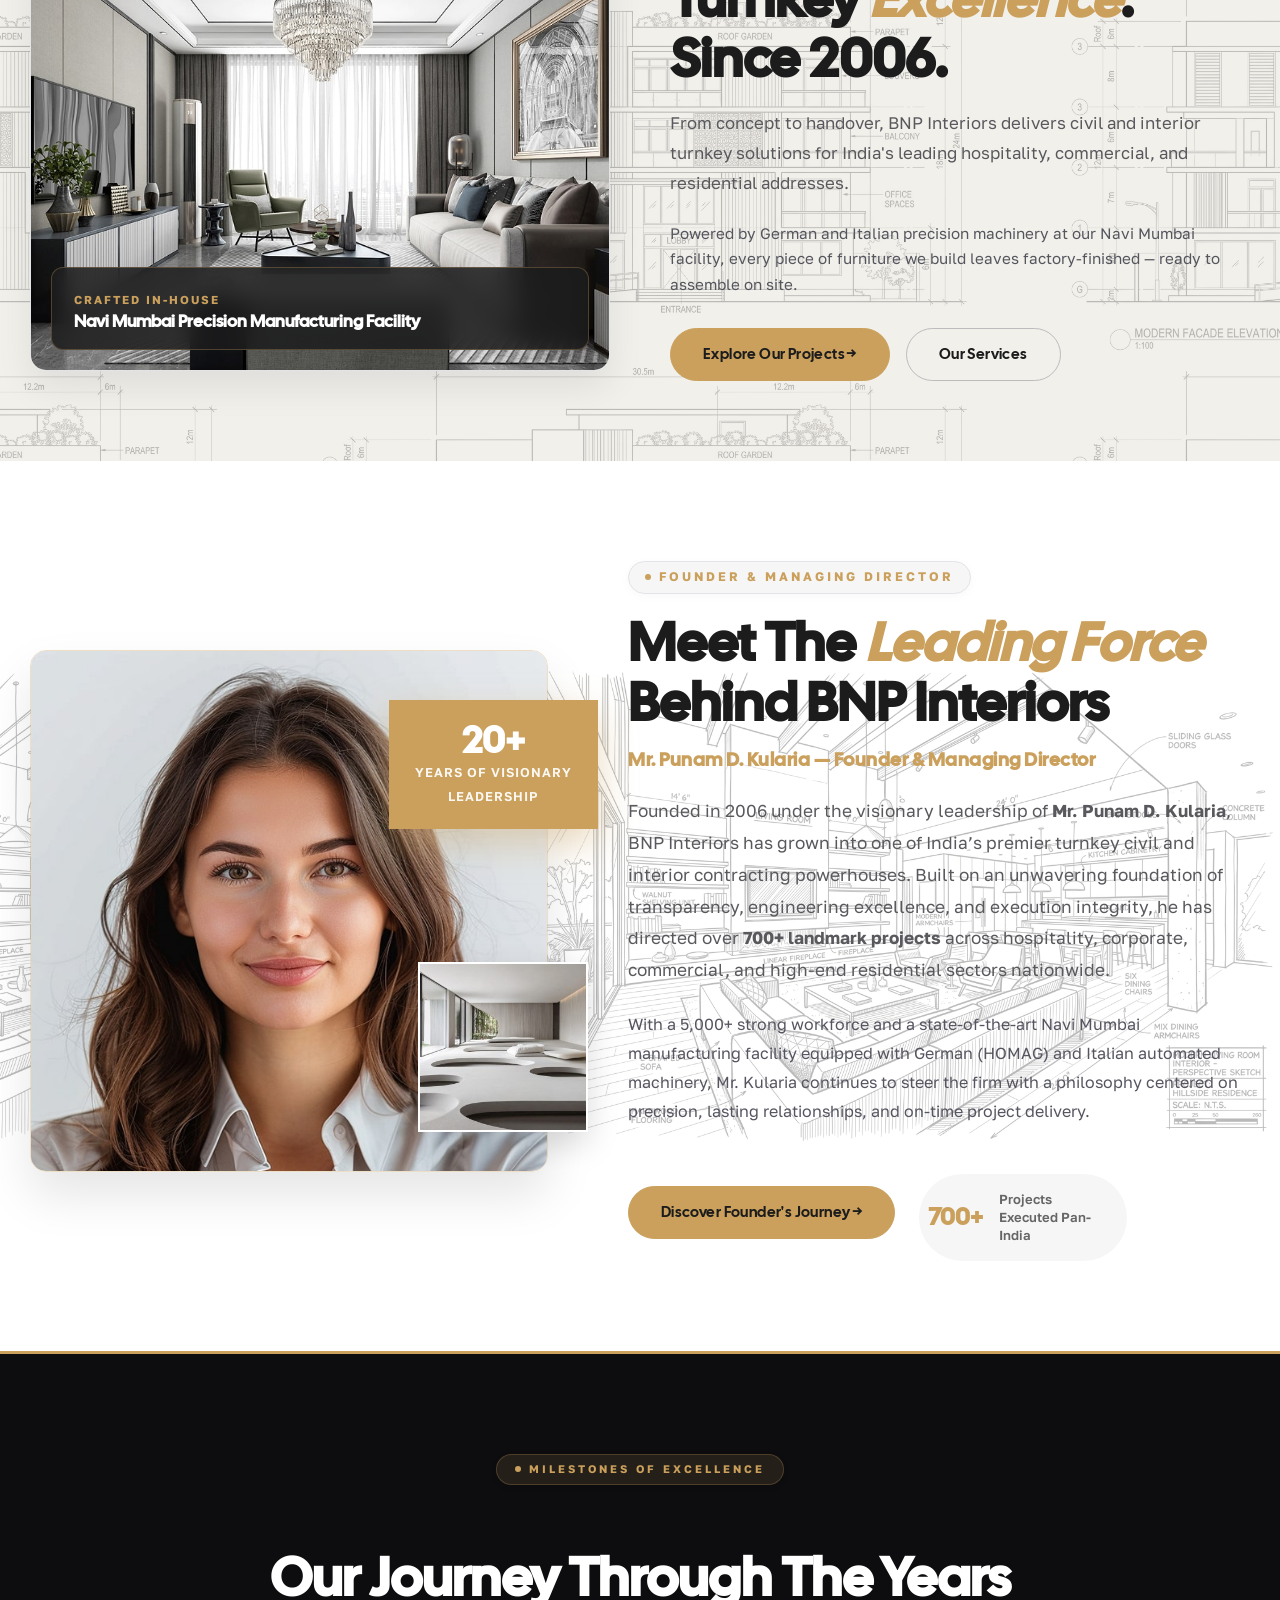
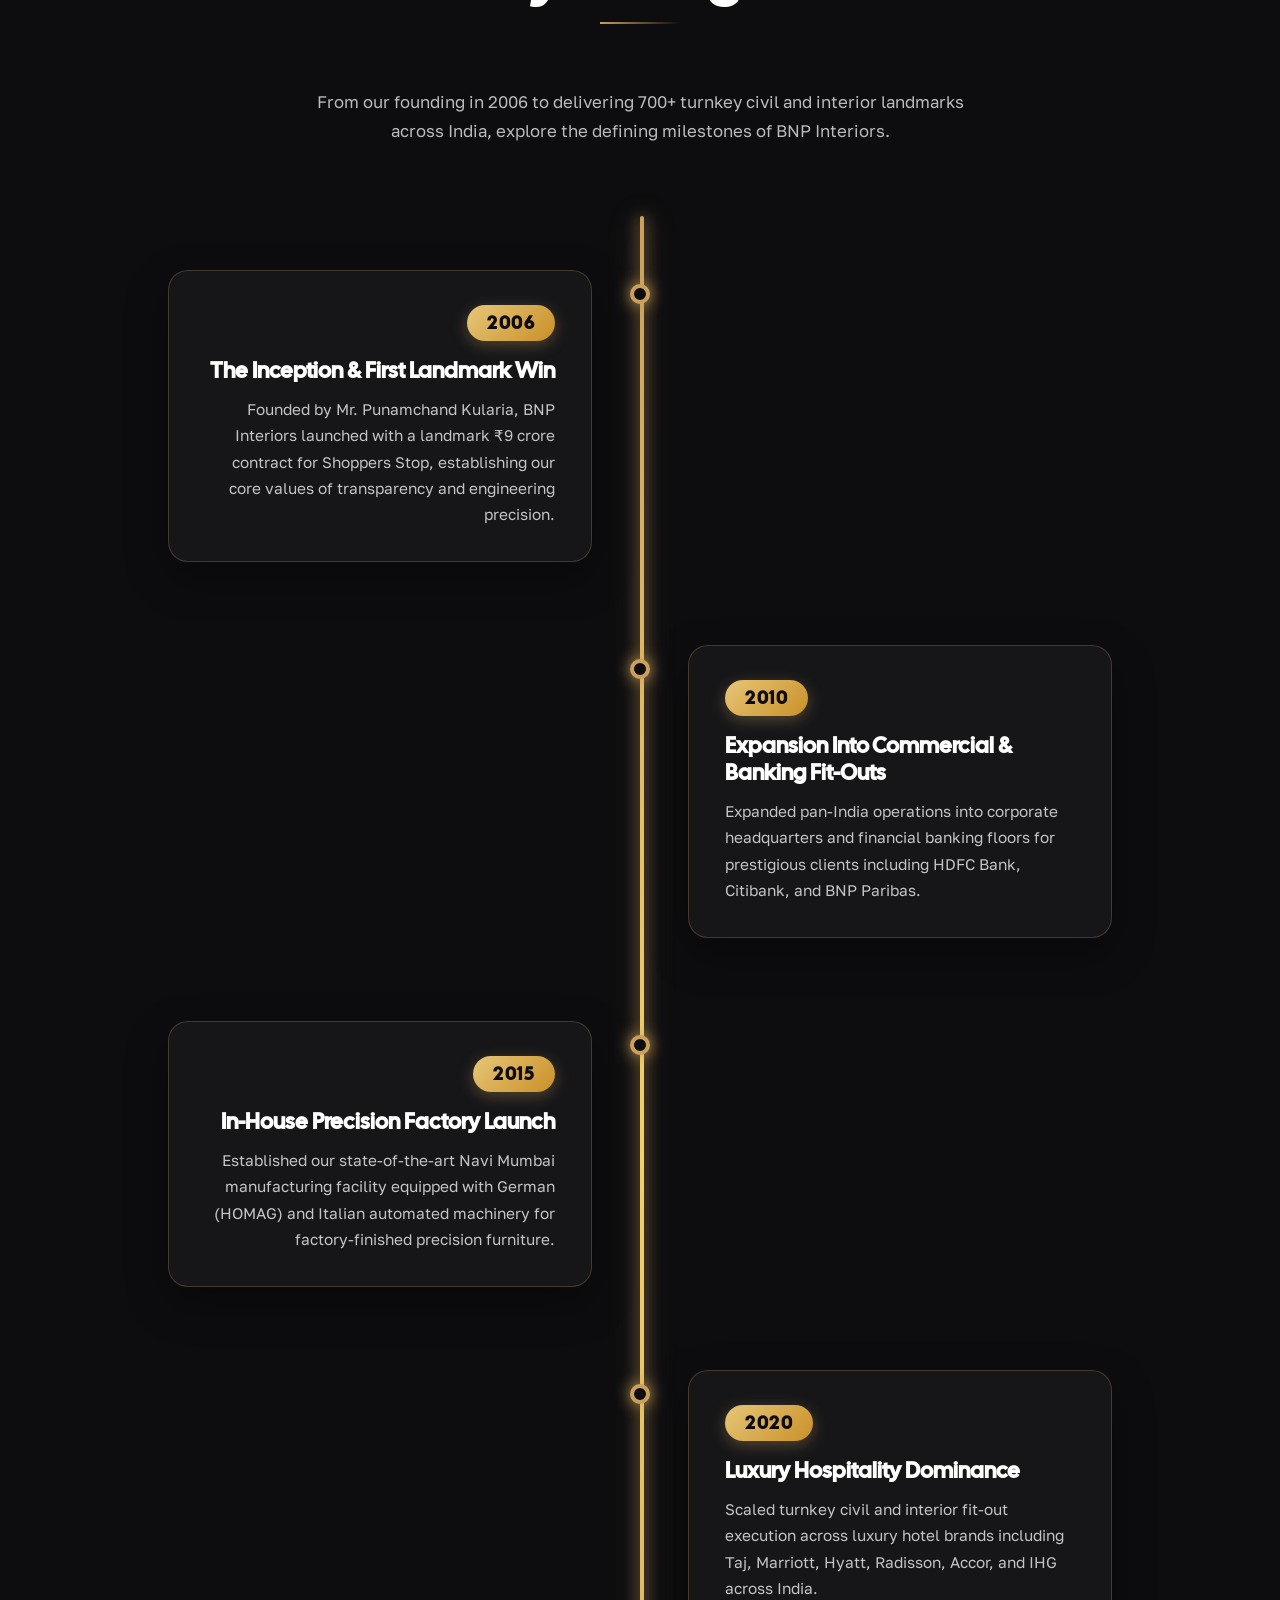
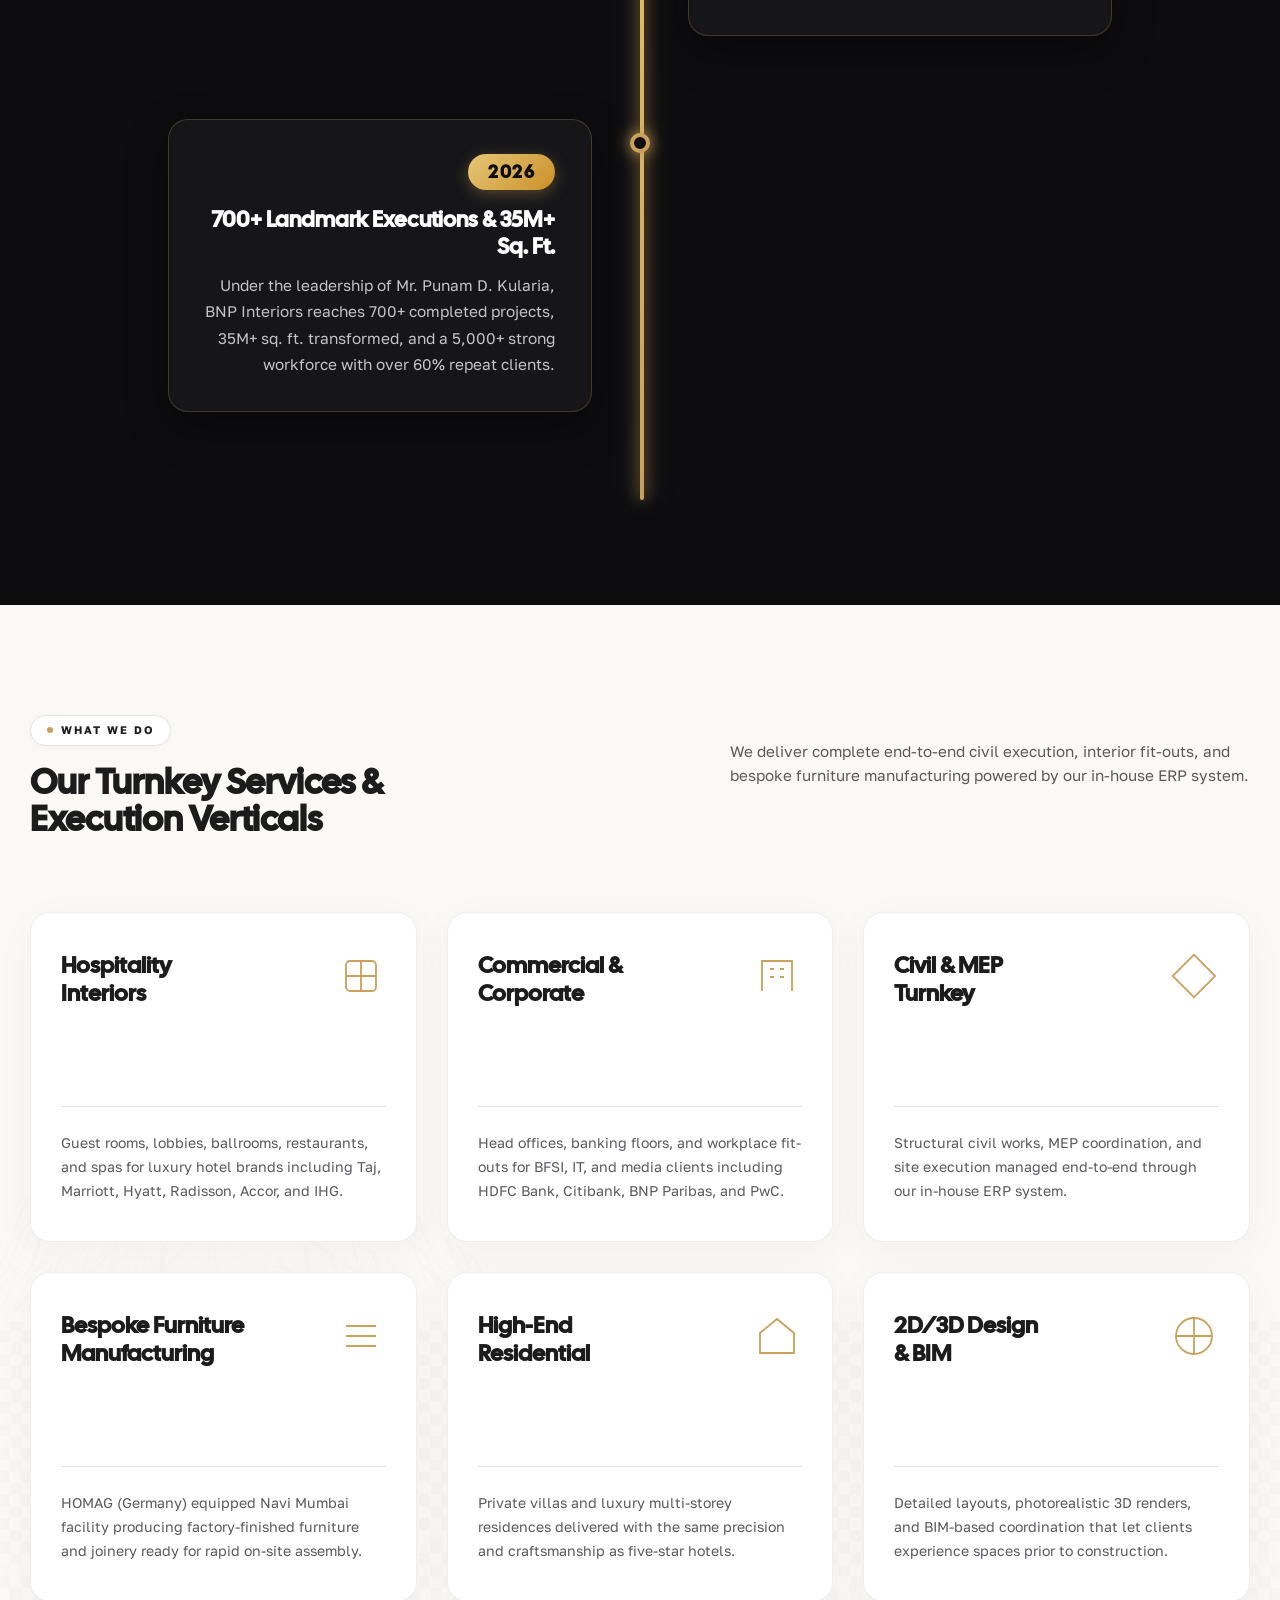
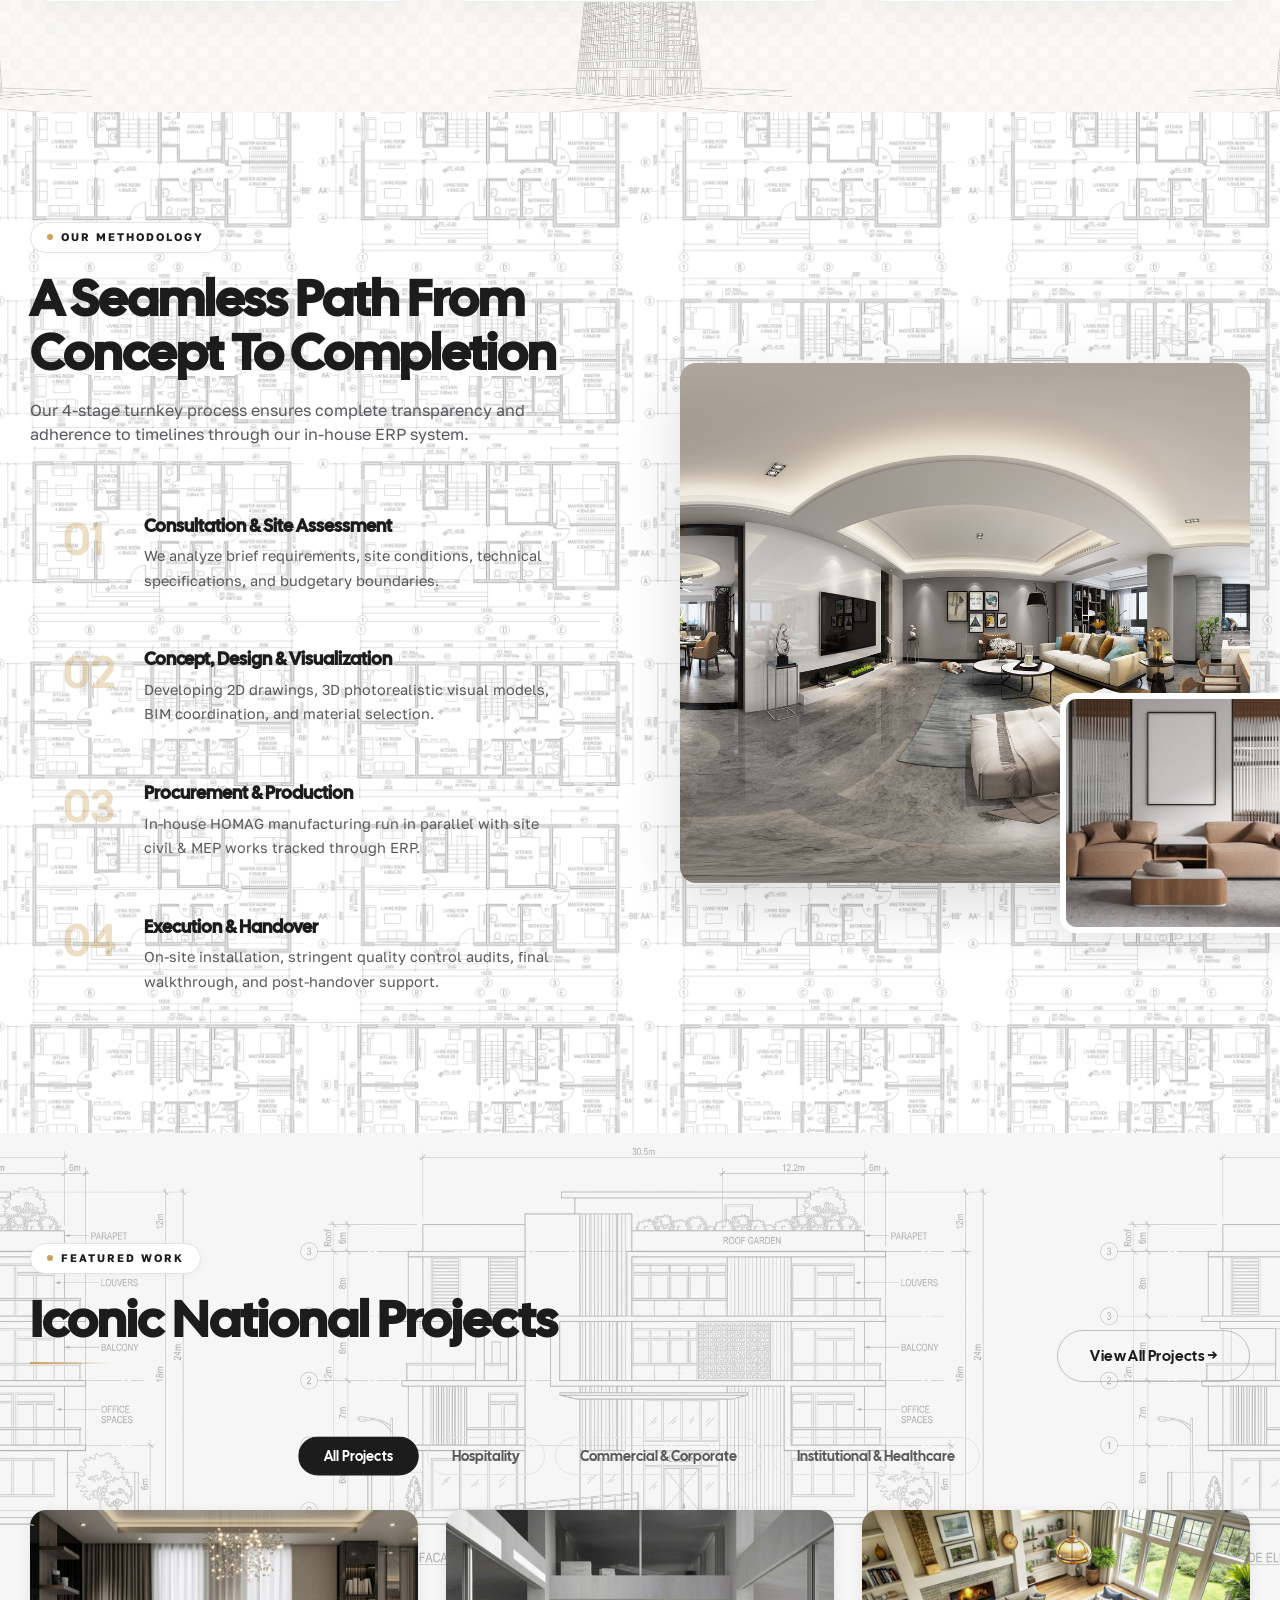
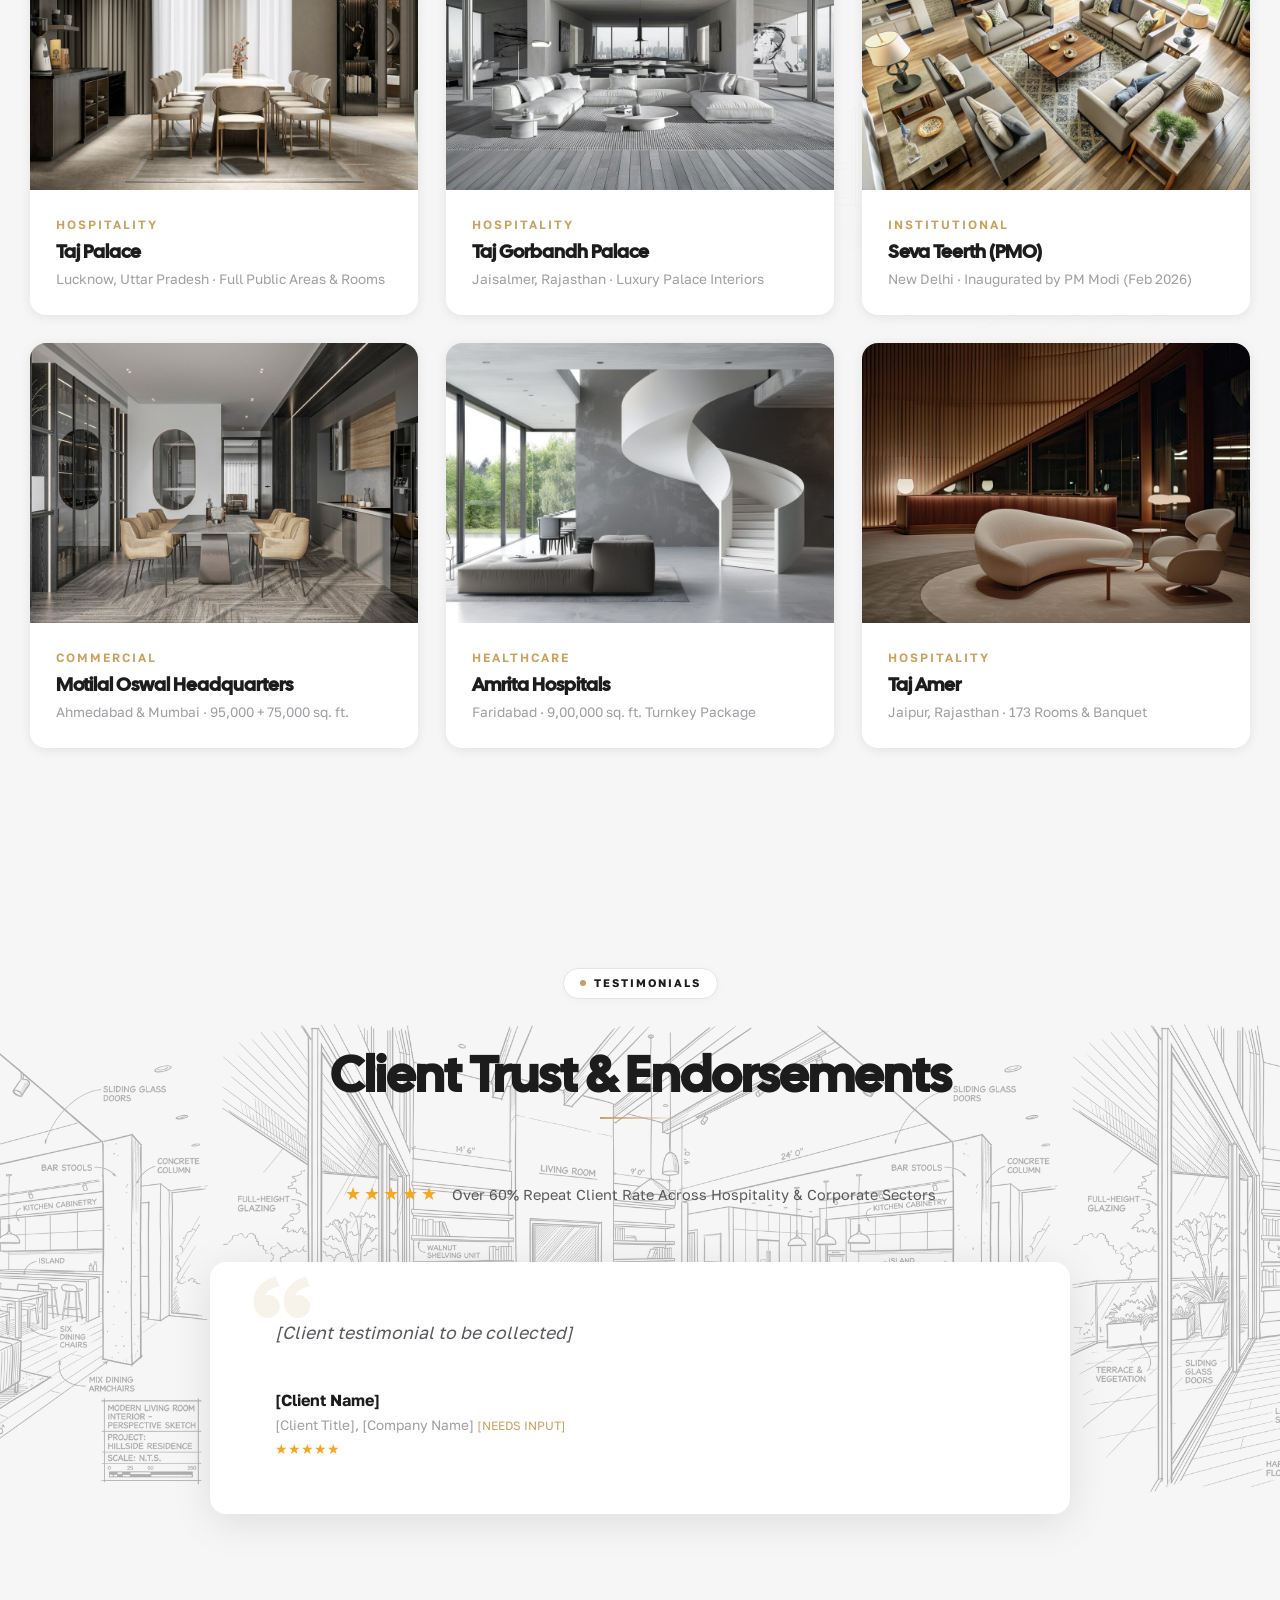
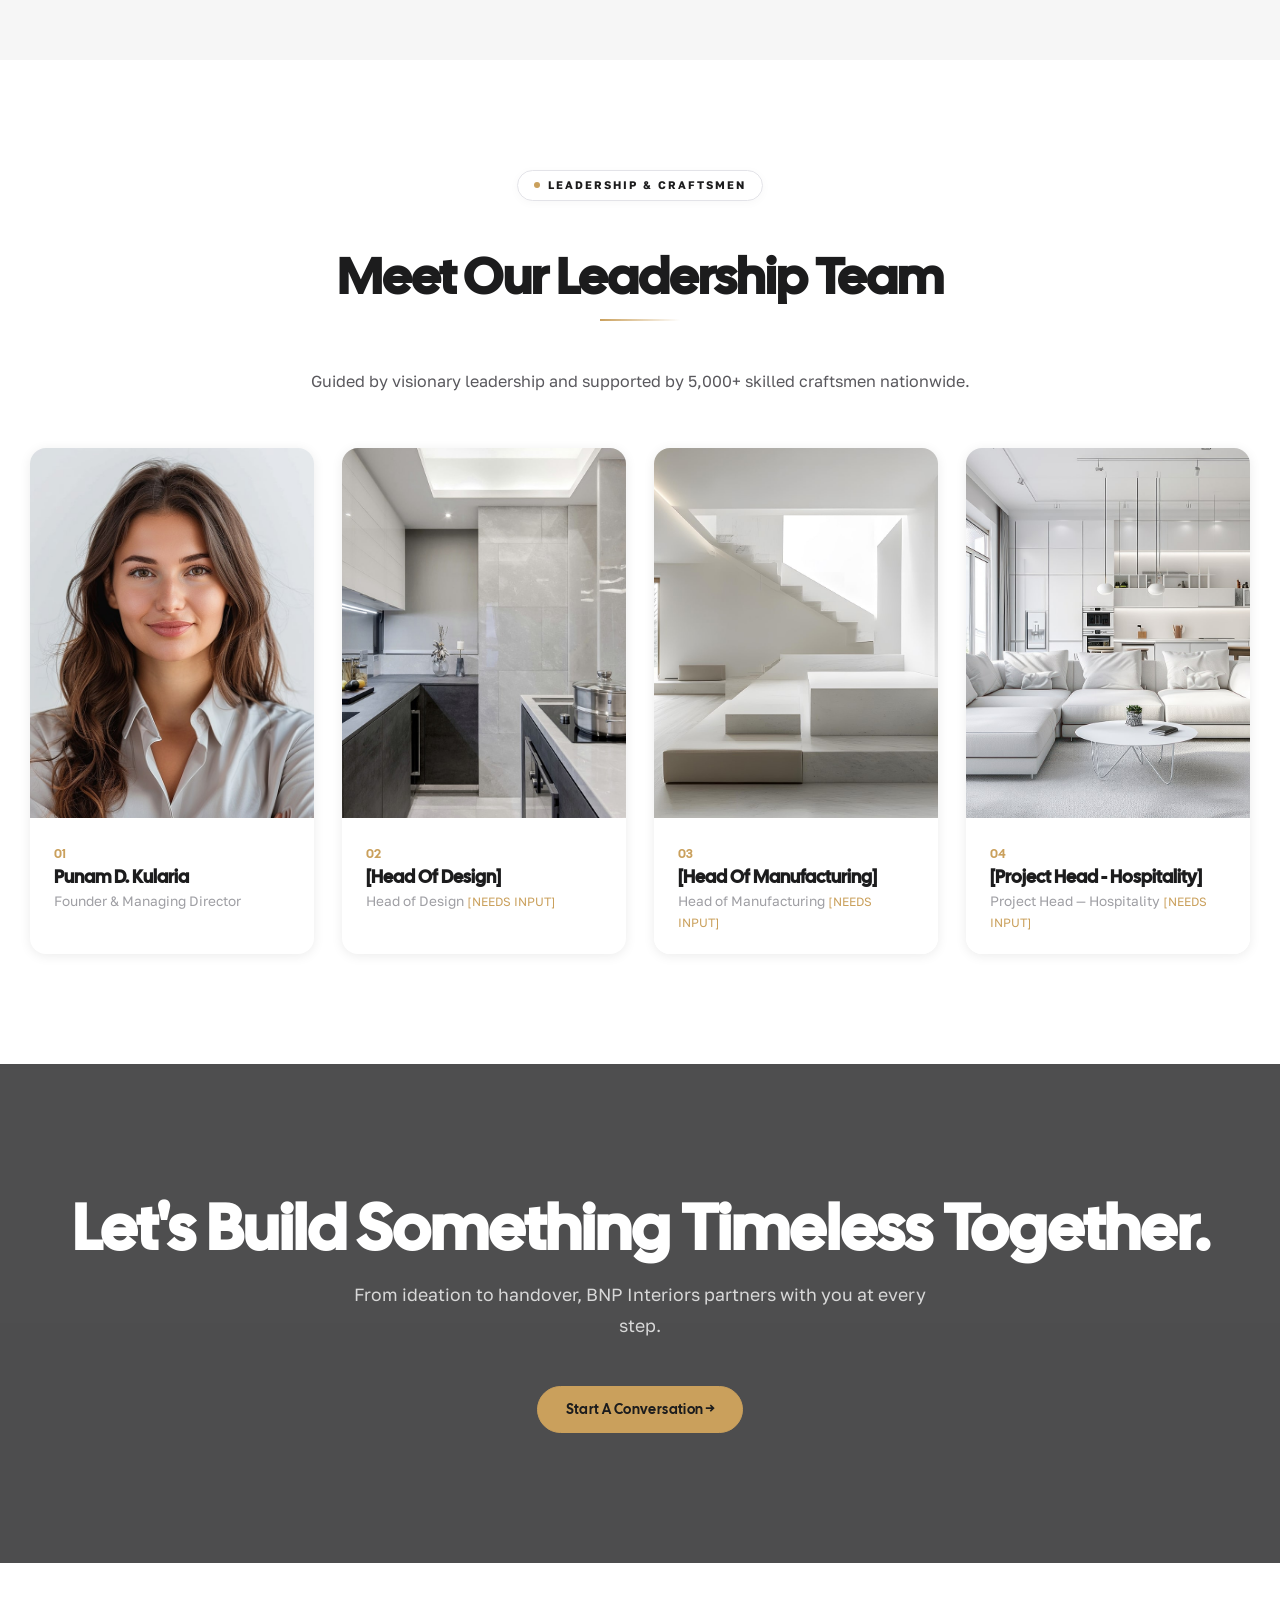
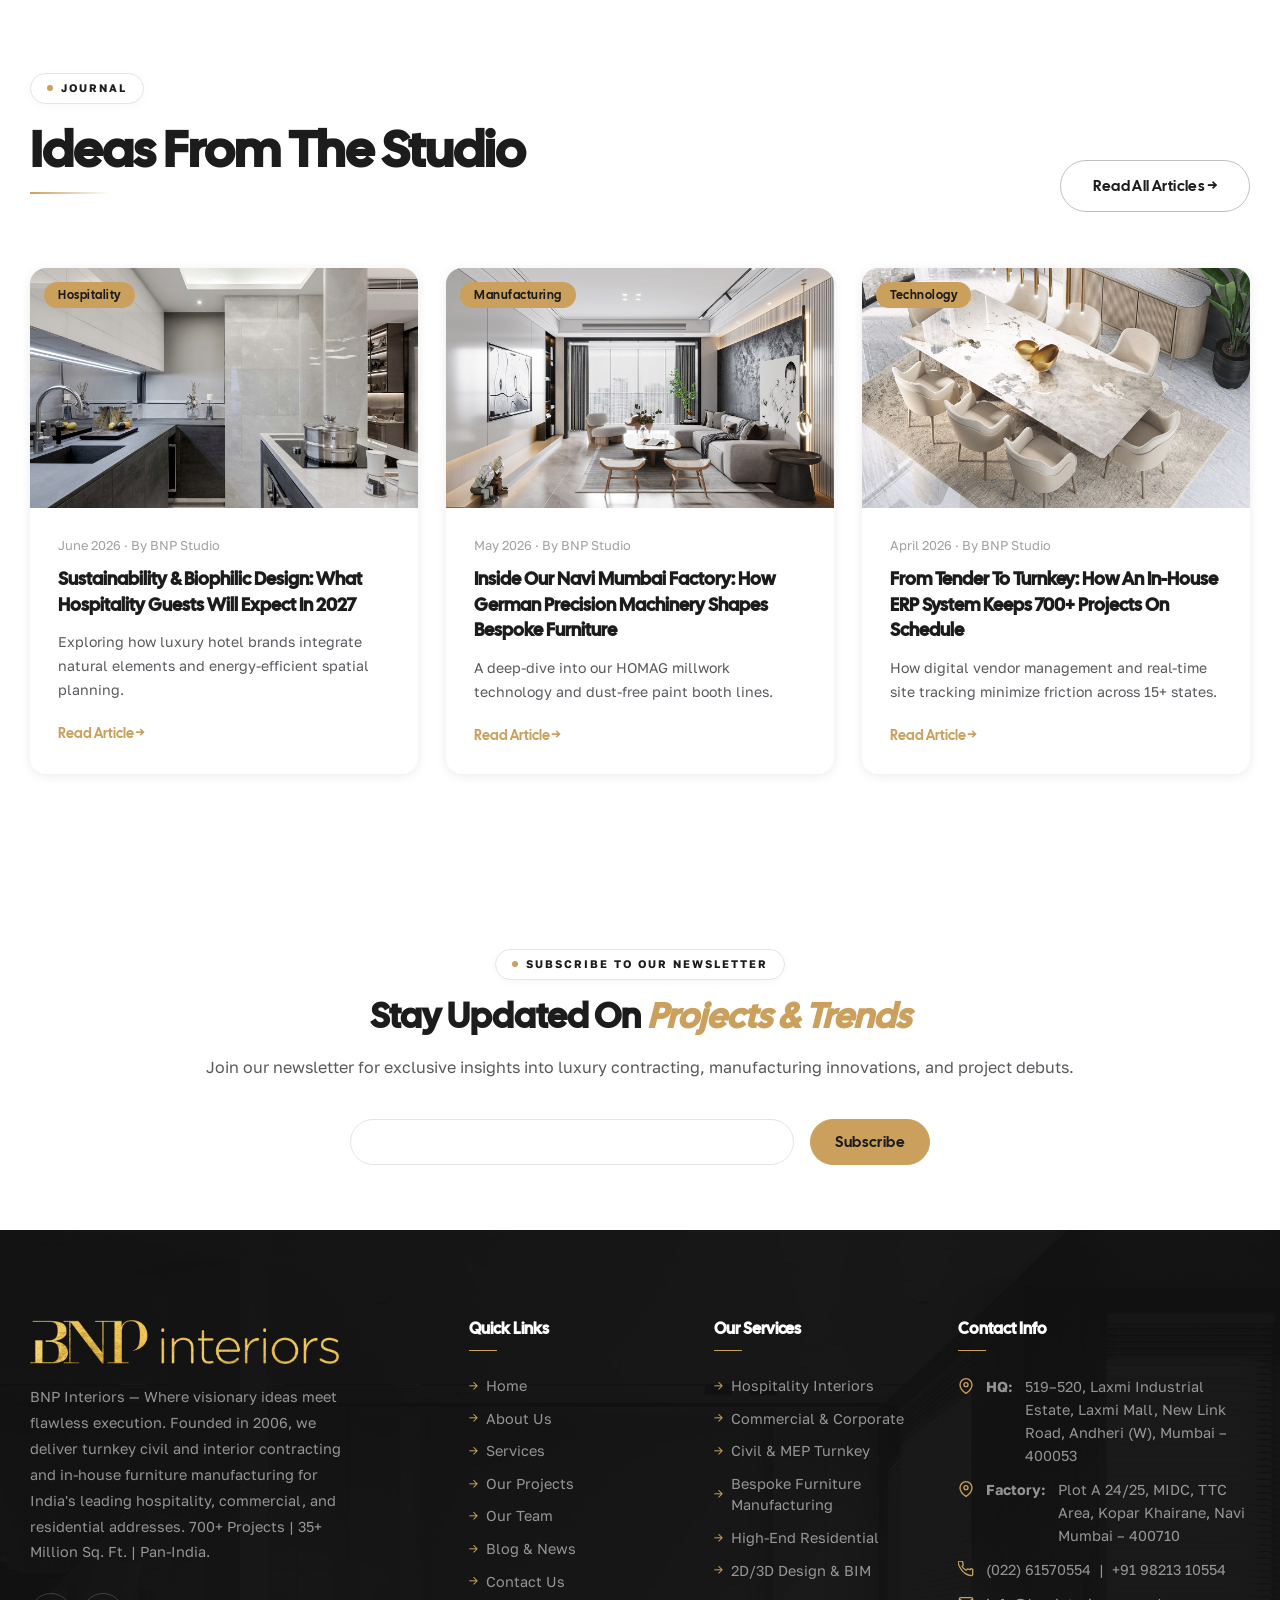
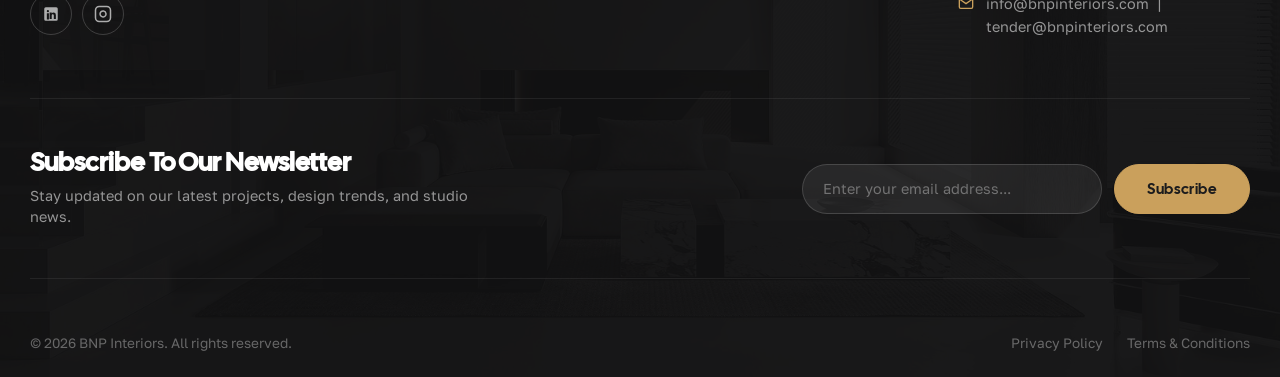
==== commit 6e97b2b9: "Integrate 4 unique Gemini-generated architectural line sketches with infinite 100vw edge-to-edge rep" ====
--- a/index.html
+++ b/index.html
@@ -74,7 +74,7 @@
   </section>
 
   <!-- HIGH-IMPACT HERO METRICS & LIVE MOTION STATS SHOWCASE -->
-  <section class="hero-metrics-section sketch-bg sketch-bg-both">
+  <section class="hero-metrics-section sketch-bg sketch-bg-metrics">
     <div class="container">
       <div class="hero-metrics-grid">
         <!-- LEFT: BRAND HEADLINE & ACTIONS -->
@@ -125,7 +125,7 @@
   </section>
 
   <!-- HERO INTRO SECTION (IMAGE LEFT, TEXT RIGHT) -->
-  <section class="section hero-intro-section sketch-bg sketch-bg-both" style="background: var(--color-bg-section); padding: 90px 0 80px;">
+  <section class="section hero-intro-section sketch-bg sketch-bg-intro" style="background: var(--color-bg-section); padding: 90px 0 80px;">
     <div class="container">
       <div class="hero-intro-grid" style="display: grid; grid-template-columns: 1fr 1fr; gap: 60px; align-items: center;">
         
@@ -165,7 +165,7 @@
   
 
   <!-- FOUNDER & ABOUT SECTION -->
-  <section class="section sketch-bg sketch-bg-1 blueprint-grid-bg" style="padding: 100px 0 90px;">
+  <section class="section sketch-bg sketch-bg-founder" style="padding: 100px 0 90px;">
     <div class="container">
       <div class="about-grid" style="display: grid; grid-template-columns: 0.9fr 1.1fr; gap: 70px; align-items: center;">
         
@@ -274,7 +274,7 @@
   </section>
 
   <!-- CORE DESIGN SERVICES -->
-  <section class="section sketch-bg sketch-bg-both blueprint-grid-bg" style="background: #faf9f6;">
+  <section class="section sketch-bg sketch-bg-services" style="background: #faf9f6;">
     <div class="container">
       <div style="display: flex; justify-content: space-between; align-items: flex-start; gap: 40px; margin-bottom: 30px; flex-wrap: wrap;">
         <div data-anim="fadeRight">
@@ -343,7 +343,7 @@
   </section>
 
   <!-- PROCESS SECTION -->
-  <section class="section sketch-bg sketch-bg-floorplan">
+  <section class="section sketch-bg sketch-bg-process">
     <div class="container">
       <div class="process-grid">
         <div class="process-content" data-anim="fadeRight">
@@ -397,8 +397,7 @@
   </section>
 
   <!-- PORTFOLIO PROJECTS -->
-  <!-- PORTFOLIO PROJECTS -->
-  <section class="section sketch-bg sketch-bg-1 blueprint-grid-bg" style="background: var(--color-bg-light)">
+  <section class="section sketch-bg sketch-bg-projects" style="background: var(--color-bg-light)">
     <div class="container">
       <div class="section-header" data-anim="fadeUp">
         <div>
@@ -507,7 +506,7 @@
   </section>
 
   <!-- TESTIMONIALS SECTION -->
-  <section class="section testimonials-section sketch-bg sketch-bg-both">
+  <section class="section testimonials-section sketch-bg sketch-bg-testimonials">
     <div class="container">
       <div class="section-header centered" data-anim="fadeUp">
         <span class="section-tag">TESTIMONIALS</span>
--- a/assets/css/style.css
+++ b/assets/css/style.css
@@ -159,8 +159,8 @@
 }
 
 /* ============================================================
-   AUTHENTIC ARCHITECTURAL & INTERIOR WIREFRAME SKETCHES
-   (High-Visibility Bold Architectural Line Drawings)
+   INFINITE EDGE-TO-EDGE UNIQUE ARCHITECTURAL SKETCHES
+   (Generated Unique Sketches Repeating Infinitely Across 100vw)
    ============================================================ */
 
 /* Disable plain square grid overlay */
@@ -170,127 +170,125 @@
 
 .sketch-bg {
   position: relative;
-}
-
-.sketch-bg::before {
+  overflow: hidden;
+}
+
+/* SECTION 1: HERO METRICS SHOWCASE (Infinite Skyscraper Wireframe Sketch) */
+.hero-metrics-section.sketch-bg-metrics::before {
   content: '';
   position: absolute;
   inset: 0;
-  background-repeat: no-repeat;
-  background-position: center right;
-  background-size: contain;
-  opacity: 0.75;
-  filter: contrast(1.2) brightness(0.92);
+  background-image: url('../images/sketch-skyscraper.jpg');
+  background-repeat: repeat-x;
+  background-position: center bottom;
+  background-size: 800px auto;
+  opacity: 0.28;
+  mix-blend-mode: multiply;
   pointer-events: none;
   z-index: 0;
 }
 
-/* Single right architectural building sketch */
-.sketch-bg-1::before {
-  background-image: url('../images/h1-bg01.png');
-  background-position: center right -20px;
-  background-size: 720px auto;
-  opacity: 0.75;
-  filter: contrast(1.25);
-}
-
-/* Single left architectural building sketch */
-.sketch-bg-2::before {
-  background-image: url('../images/h1-bg02.png');
-  background-position: center left -20px;
-  background-size: 720px auto;
-  opacity: 0.75;
-  filter: contrast(1.25);
-}
-
-/* Center full-width architectural wireframe building sketch */
-.sketch-bg-4::before {
-  background-image: url('../images/h1-bg04.png');
+/* SECTION 2: HERO INTRO TURNKEY SECTION (Infinite Facade & Elevation Sketch) */
+.hero-intro-section.sketch-bg-intro::before {
+  content: '';
+  position: absolute;
+  inset: 0;
+  background-image: url('../images/sketch-facade.jpg');
+  background-repeat: repeat;
   background-position: center center;
-  background-size: cover;
-  opacity: 0.70;
-}
-
-/* Deco sketch overlay */
-.sketch-bg-deco::before {
-  background-image: url('../images/Deco-contact-2.png');
-  background-position: top right;
-  background-size: 500px;
-  opacity: 0.75;
-}
-
-/* Dual-sided architectural wireframe building sketches (High Visibility) */
-.sketch-bg-both {
-  position: relative;
-}
-.sketch-bg-both::before {
-  content: '';
-  position: absolute;
-  inset: 0;
-  background-image: url('../images/h1-bg01.png'), url('../images/h1-bg02.png');
-  background-position: center left -30px, center right -30px;
-  background-repeat: no-repeat, no-repeat;
-  background-size: 680px auto, 680px auto;
-  opacity: 0.78;
-  filter: contrast(1.25) brightness(0.9);
+  background-size: 750px auto;
+  opacity: 0.25;
+  mix-blend-mode: multiply;
   pointer-events: none;
   z-index: 0;
 }
 
-/* Architectural floorplan & CAD line drawing overlay */
-.sketch-bg-floorplan::before {
-  background-image: url('../images/about-background-1.png');
+/* SECTION 3: FOUNDER FEATURE SECTION (Infinite Interior Perspective Sketch) */
+.sketch-bg-founder::before {
+  content: '';
+  position: absolute;
+  inset: 0;
+  background-image: url('../images/sketch-interior.jpg');
+  background-repeat: repeat-x;
+  background-position: center right;
+  background-size: 850px auto;
+  opacity: 0.28;
+  mix-blend-mode: multiply;
+  pointer-events: none;
+  z-index: 0;
+}
+
+/* SECTION 4: CORE SERVICES VERTICALS 3x2 (Infinite Skyscraper Architectural Sketch) */
+.sketch-bg-services::before {
+  content: '';
+  position: absolute;
+  inset: 0;
+  background-image: url('../images/sketch-skyscraper.jpg'), url('../images/h1-bg01.png');
+  background-repeat: repeat-x, no-repeat;
+  background-position: center bottom, center left -50px;
+  background-size: 700px auto, 650px auto;
+  opacity: 0.30;
+  mix-blend-mode: multiply;
+  pointer-events: none;
+  z-index: 0;
+}
+
+/* SECTION 5: 4-STAGE METHODOLOGY PROCESS (Infinite CAD Floorplan Blueprint Sketch) */
+.sketch-bg-process::before {
+  content: '';
+  position: absolute;
+  inset: 0;
+  background-image: url('../images/sketch-floorplan.jpg');
+  background-repeat: repeat;
   background-position: center center;
-  background-size: cover;
-  opacity: 0.75;
-  filter: contrast(1.2);
-}
-
-/* Team & Process architectural wireframe sketch */
-.sketch-bg-team::before {
-  background-image: url('../images/team-deco-bg.png');
+  background-size: 650px auto;
+  opacity: 0.32;
+  mix-blend-mode: multiply;
+  pointer-events: none;
+  z-index: 0;
+}
+
+/* SECTION 6: FEATURED PORTFOLIO PROJECTS (Infinite Architectural Facade Sketch) */
+.sketch-bg-projects::before {
+  content: '';
+  position: absolute;
+  inset: 0;
+  background-image: url('../images/sketch-facade.jpg'), url('../images/h1-bg02.png');
+  background-repeat: repeat-x, no-repeat;
+  background-position: center top, center right -30px;
+  background-size: 800px auto, 650px auto;
+  opacity: 0.28;
+  mix-blend-mode: multiply;
+  pointer-events: none;
+  z-index: 0;
+}
+
+/* SECTION 7: CLIENT TESTIMONIALS & ENDORSEMENTS (Infinite Interior Living Sketch) */
+.sketch-bg-testimonials::before {
+  content: '';
+  position: absolute;
+  inset: 0;
+  background-image: url('../images/sketch-interior.jpg');
+  background-repeat: repeat-x;
   background-position: center center;
-  background-size: cover;
-  opacity: 0.75;
-  filter: contrast(1.2);
-}
-
-/* Corner architectural CAD sketch */
-.sketch-bg-corner::before {
-  background-image: url('../images/h1-bg01.png');
-  background-position: top right;
-  background-size: 600px auto;
-  opacity: 0.75;
-}
-
-/* Newsletter section architectural wireframe */
-.sketch-bg-newsletter {
-  position: relative;
-  background-color: #faf9f6 !important;
-}
+  background-size: 850px auto;
+  opacity: 0.30;
+  mix-blend-mode: multiply;
+  pointer-events: none;
+  z-index: 0;
+}
+
+/* SECTION 8: NEWSLETTER PRE-FOOTER (Infinite Skyscraper & Blueprint Combo Sketch) */
 .sketch-bg-newsletter::before {
   content: '';
   position: absolute;
   inset: 0;
-  background-image: url('../images/h1-bg04.png'), url('../images/h1-bg01.png');
-  background-position: center center, center right;
-  background-repeat: no-repeat, no-repeat;
-  background-size: cover, 700px auto;
-  opacity: 0.75;
-  filter: contrast(1.25);
-  pointer-events: none;
-  z-index: 0;
-}
-.sketch-bg-newsletter::after {
-  content: '';
-  position: absolute;
-  inset: 0;
-  background-image: url('../images/h1-bg02.png');
-  background-position: center left;
-  background-repeat: no-repeat;
-  background-size: 700px auto;
-  opacity: 0.75;
-  filter: contrast(1.25);
+  background-image: url('../images/sketch-skyscraper.jpg'), url('../images/sketch-floorplan.jpg');
+  background-repeat: repeat-x, repeat-x;
+  background-position: center bottom, center top;
+  background-size: 700px auto, 600px auto;
+  opacity: 0.28;
+  mix-blend-mode: multiply;
   pointer-events: none;
   z-index: 0;
 }
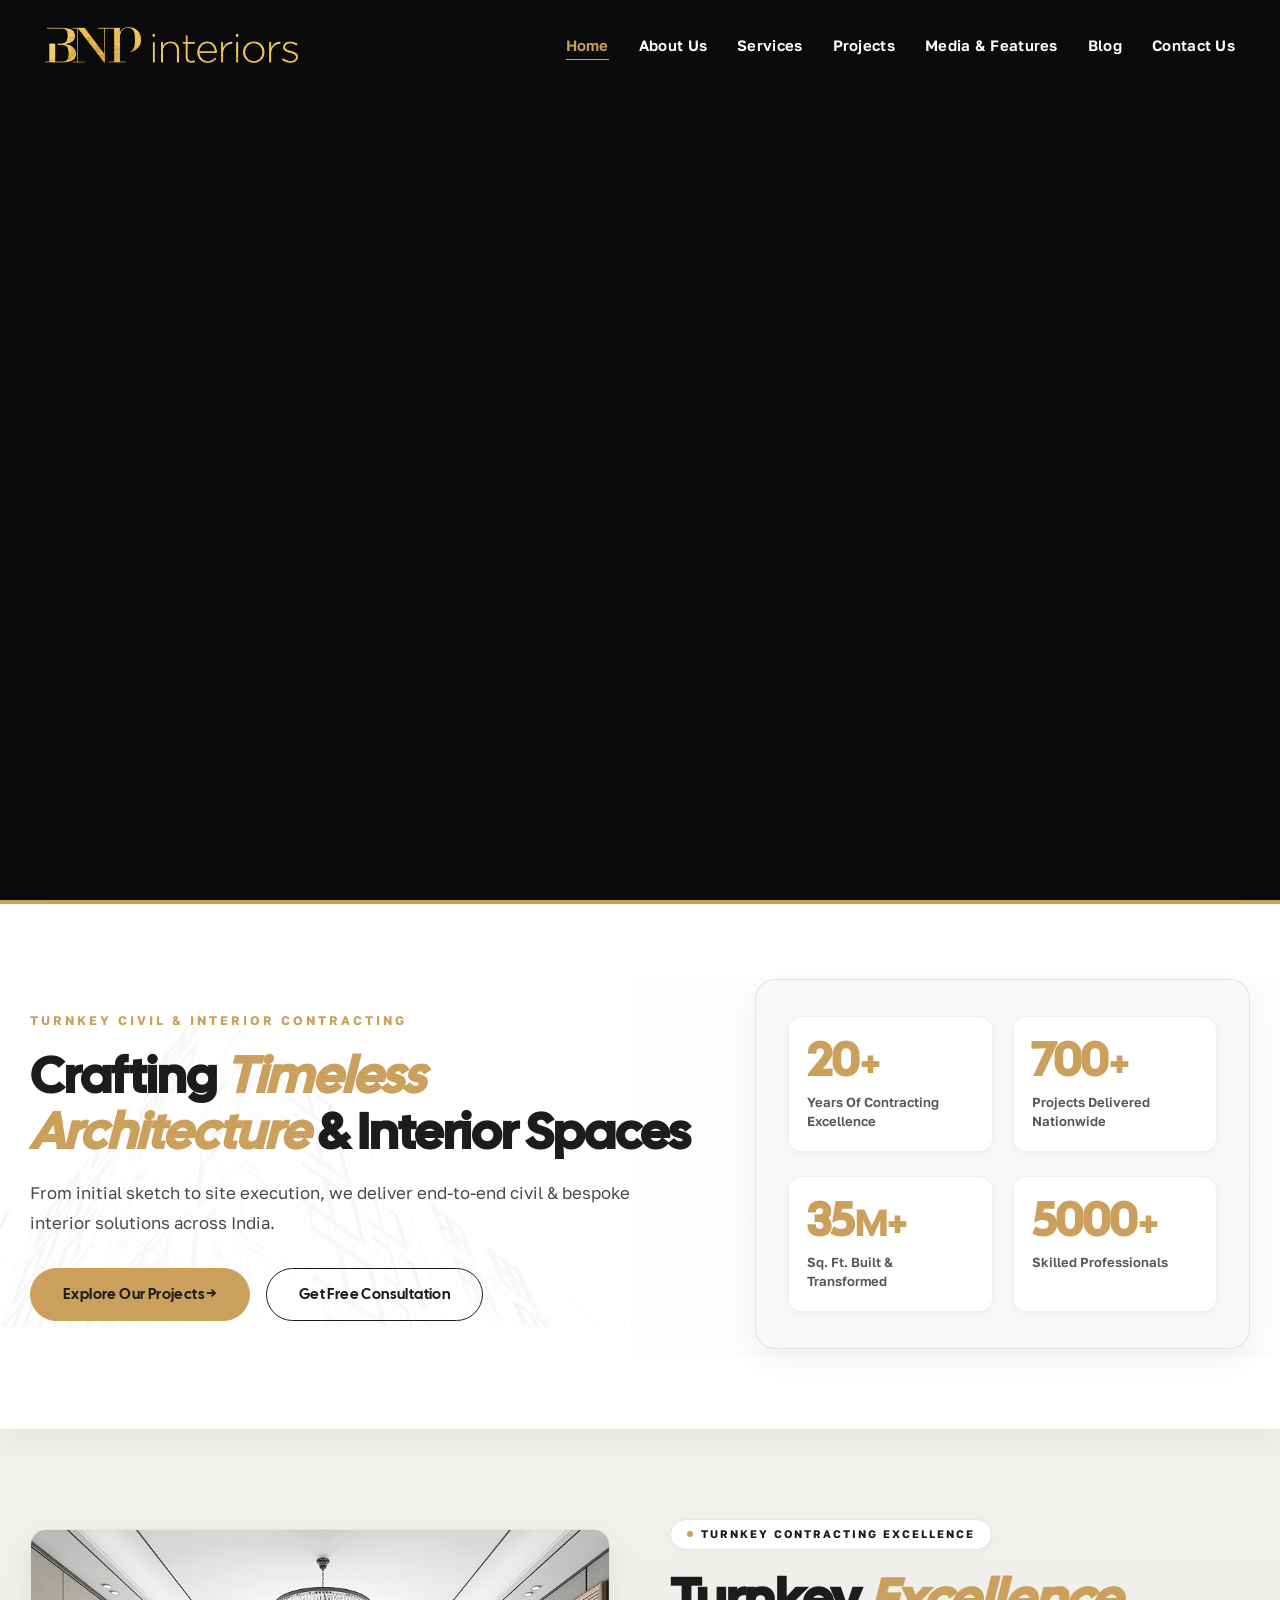
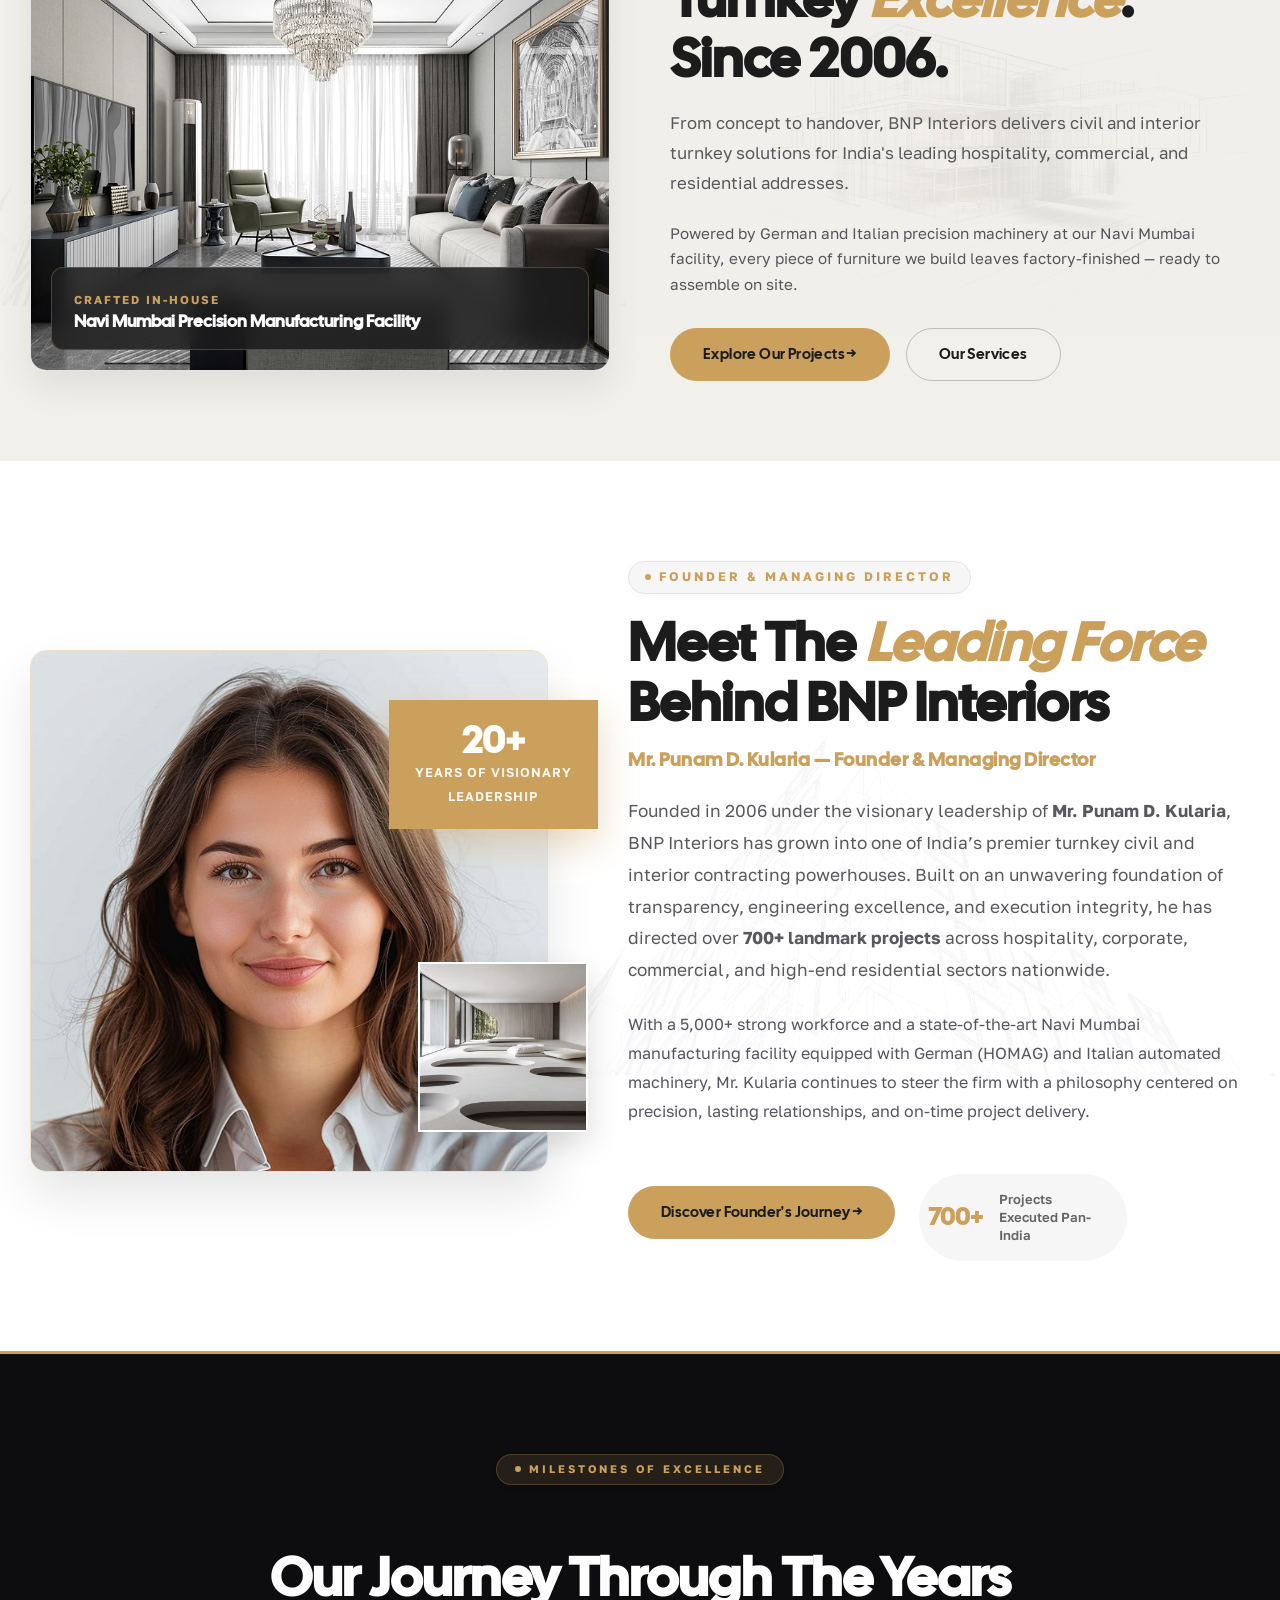
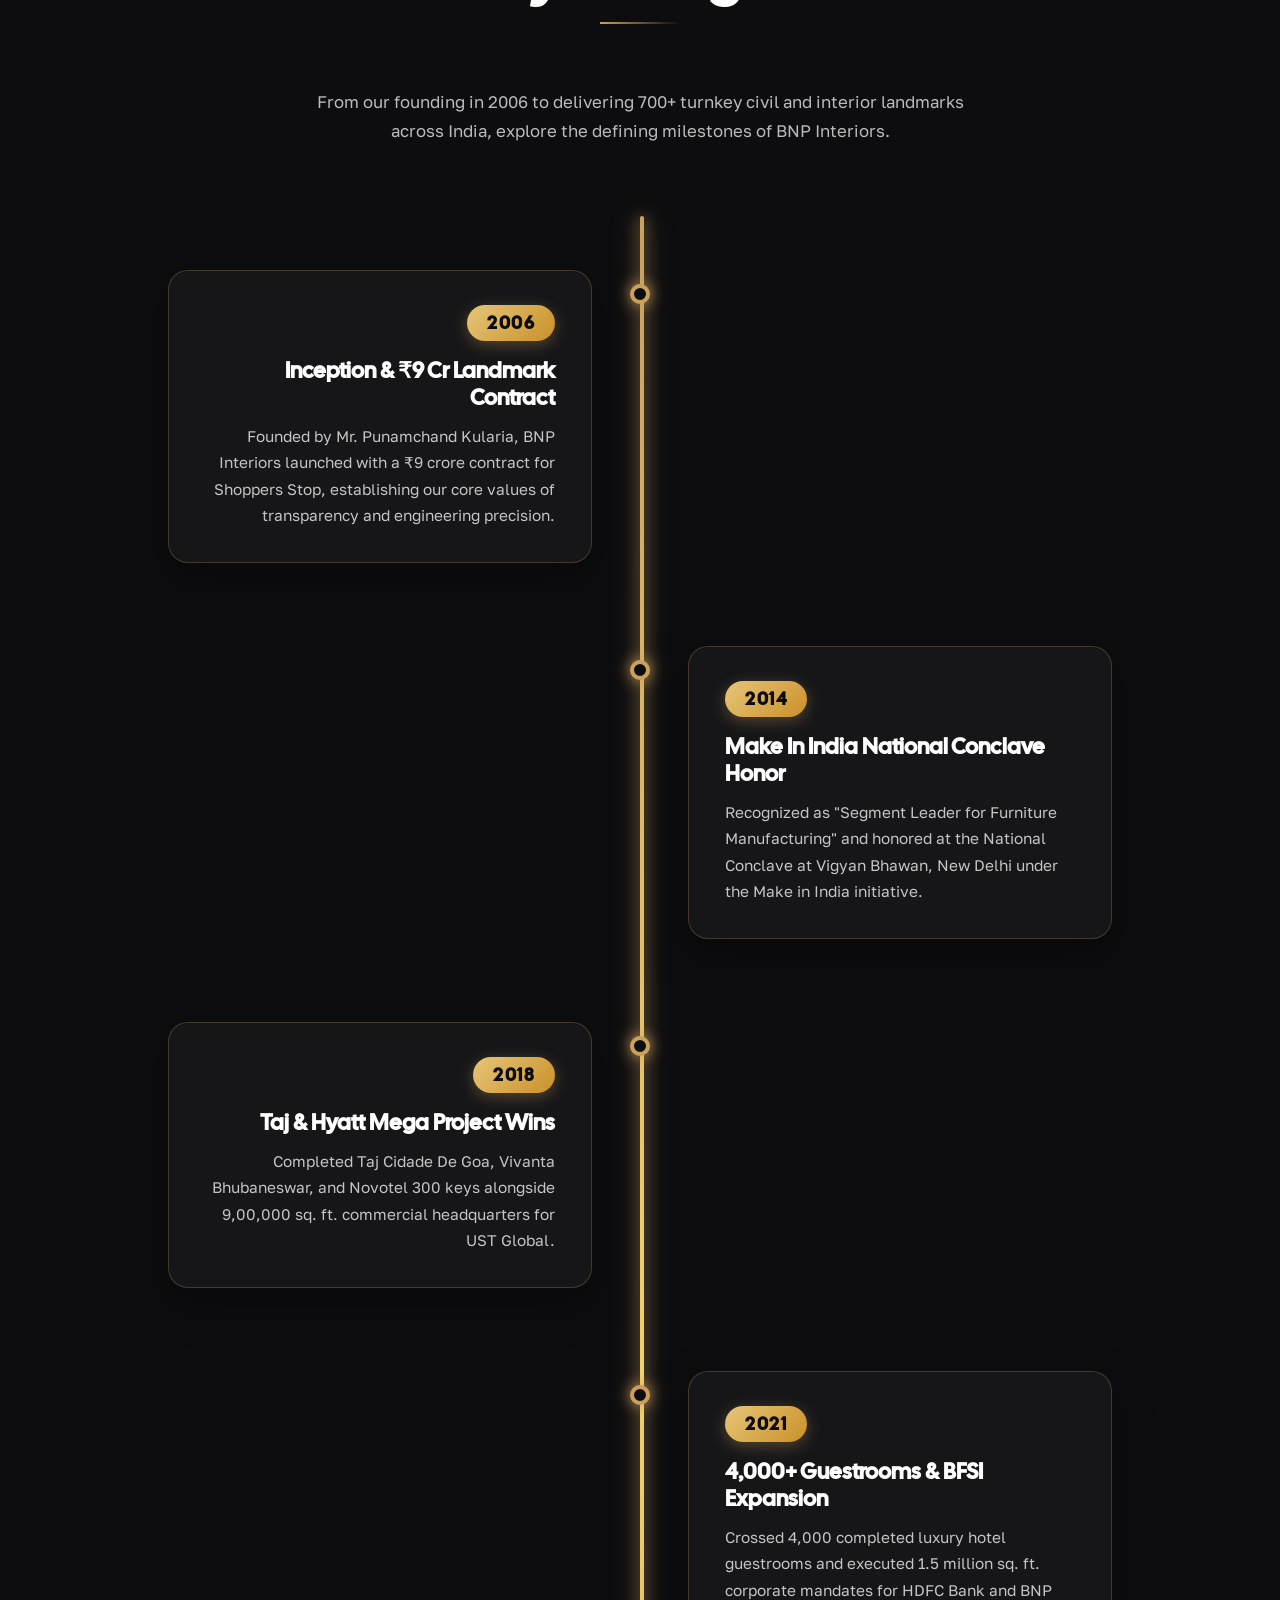
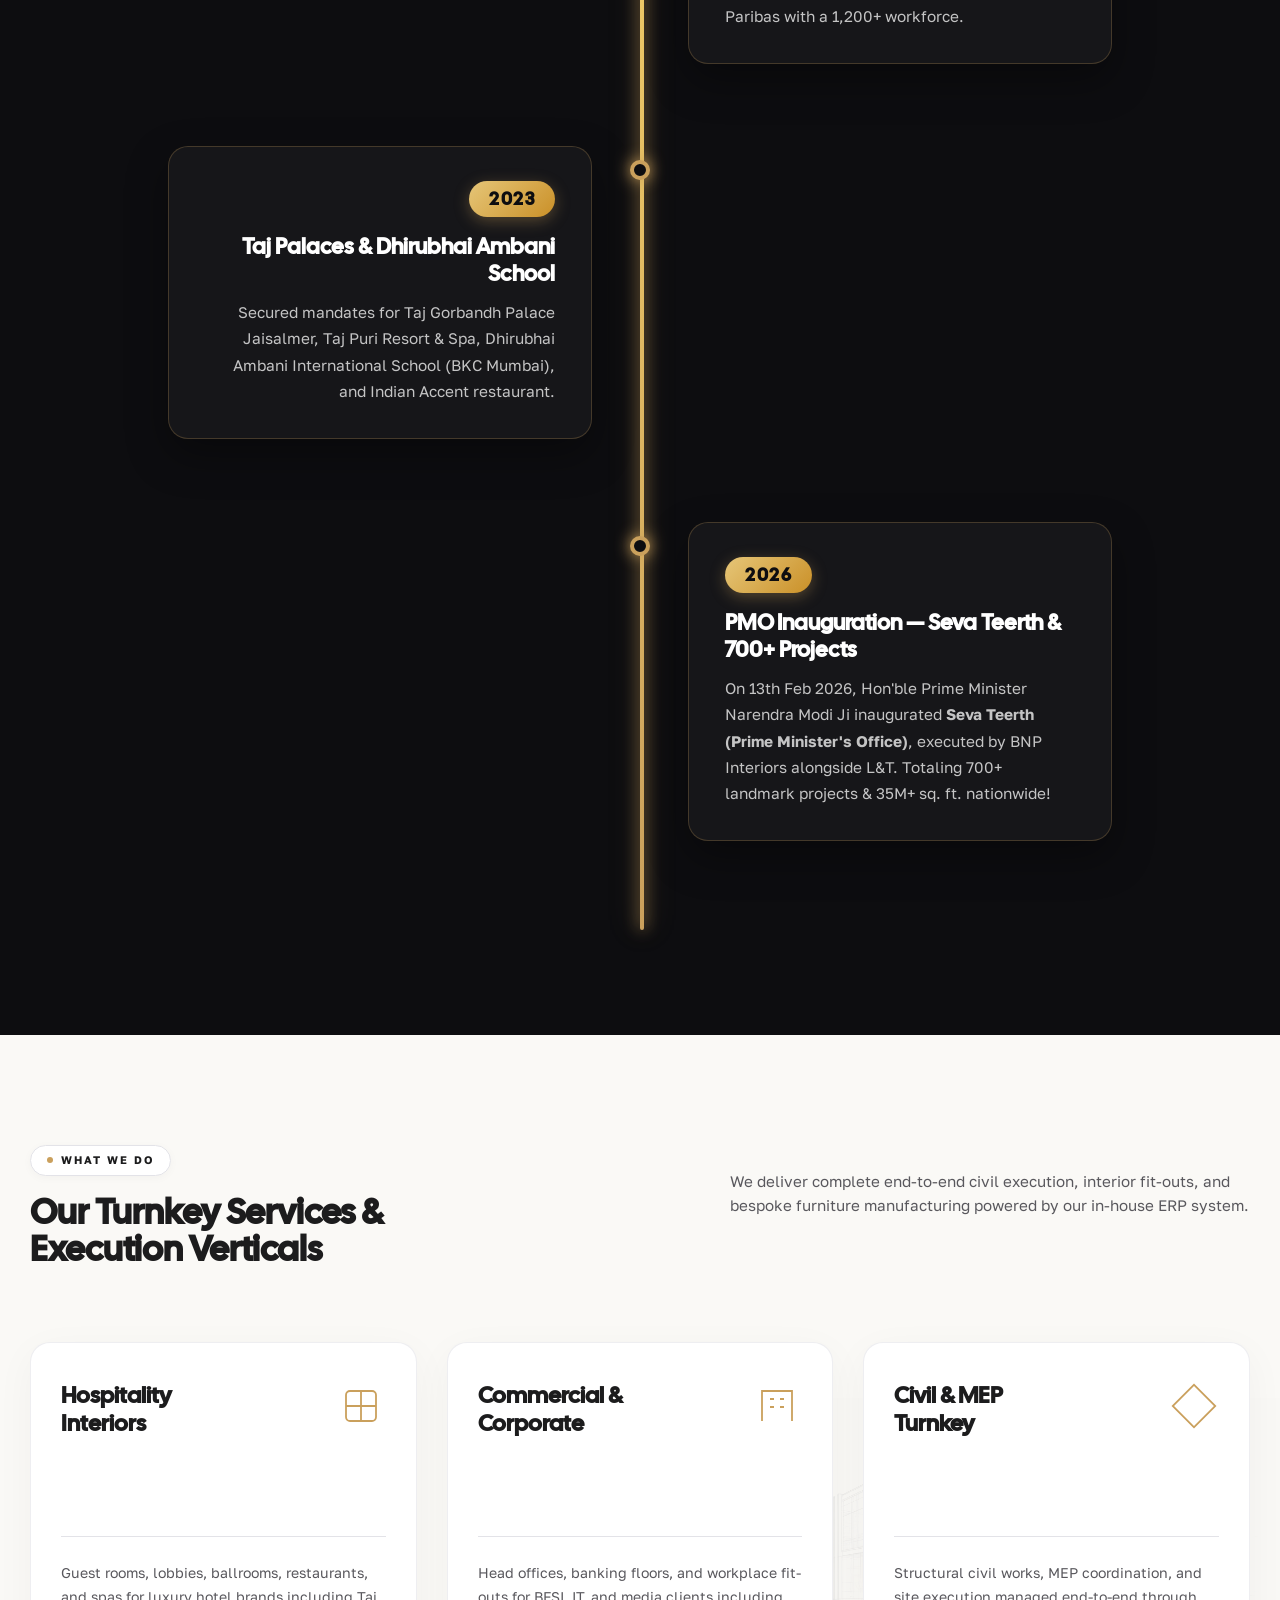
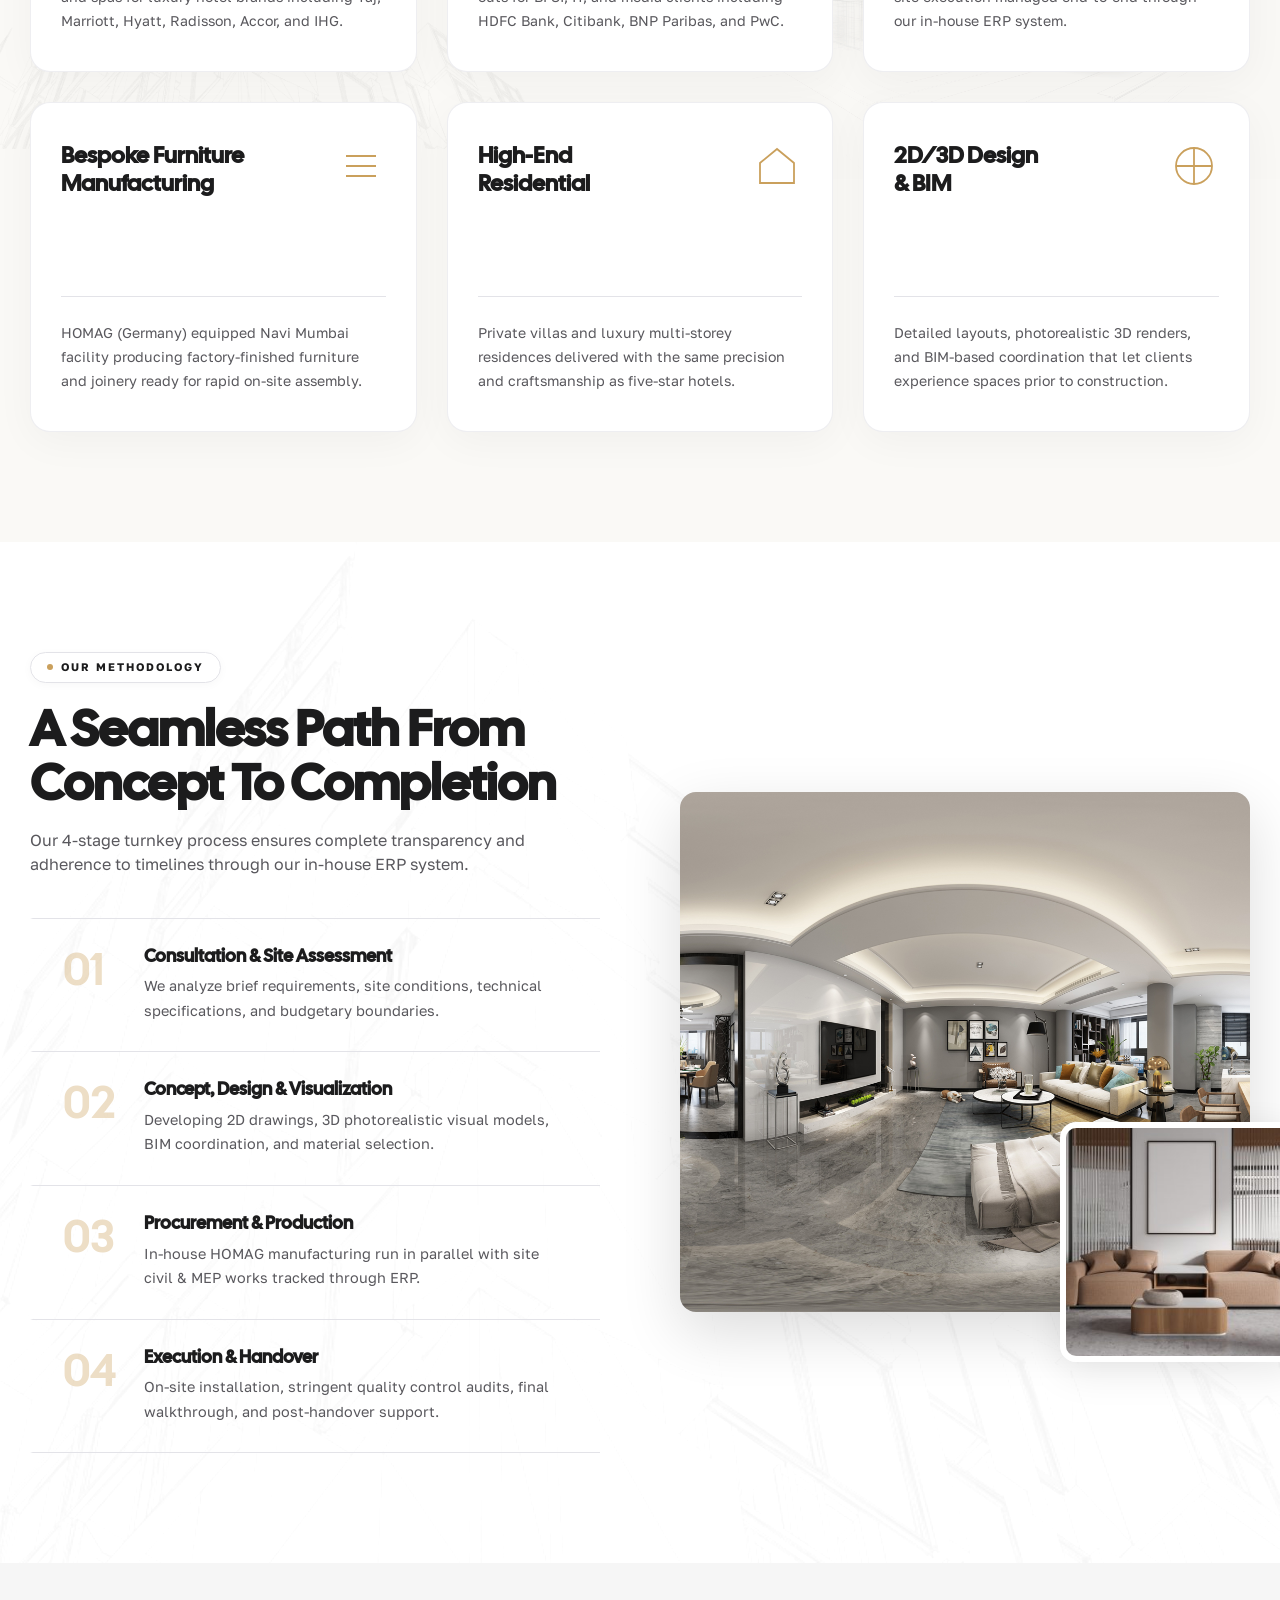
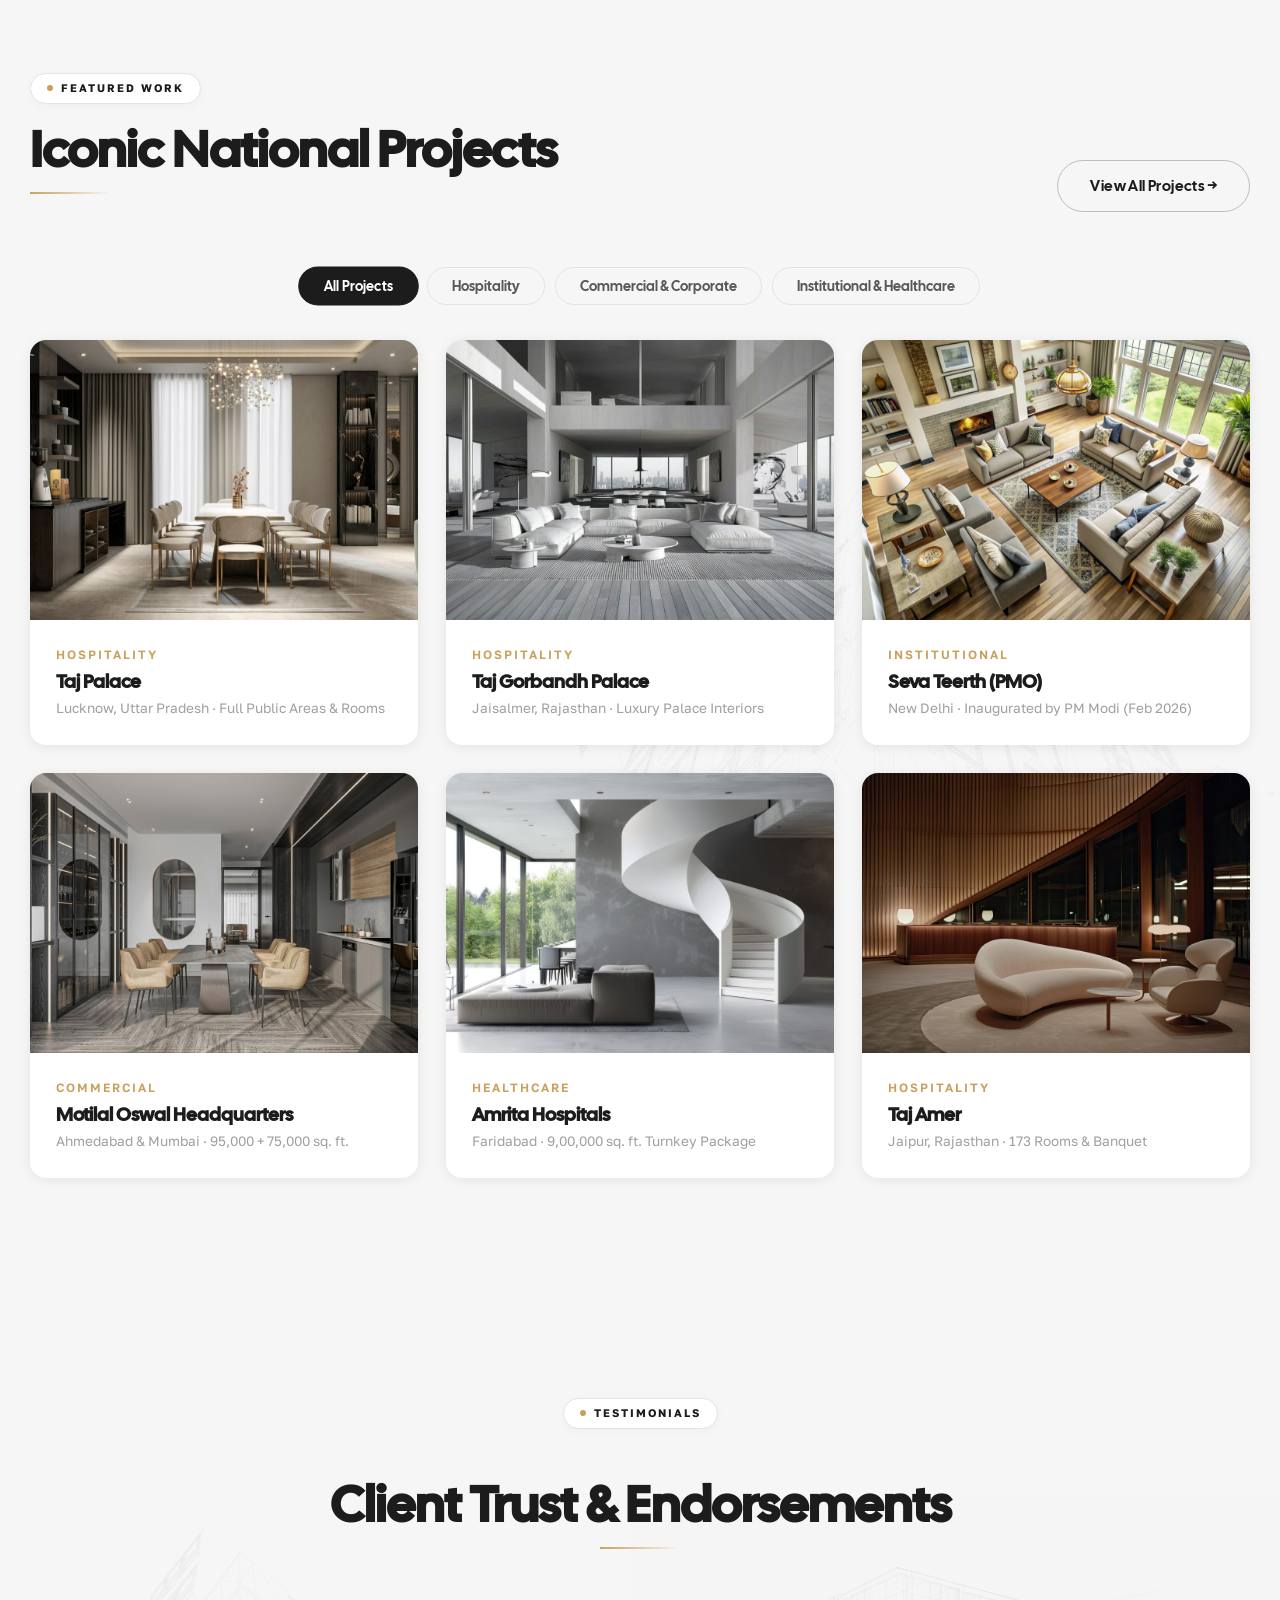
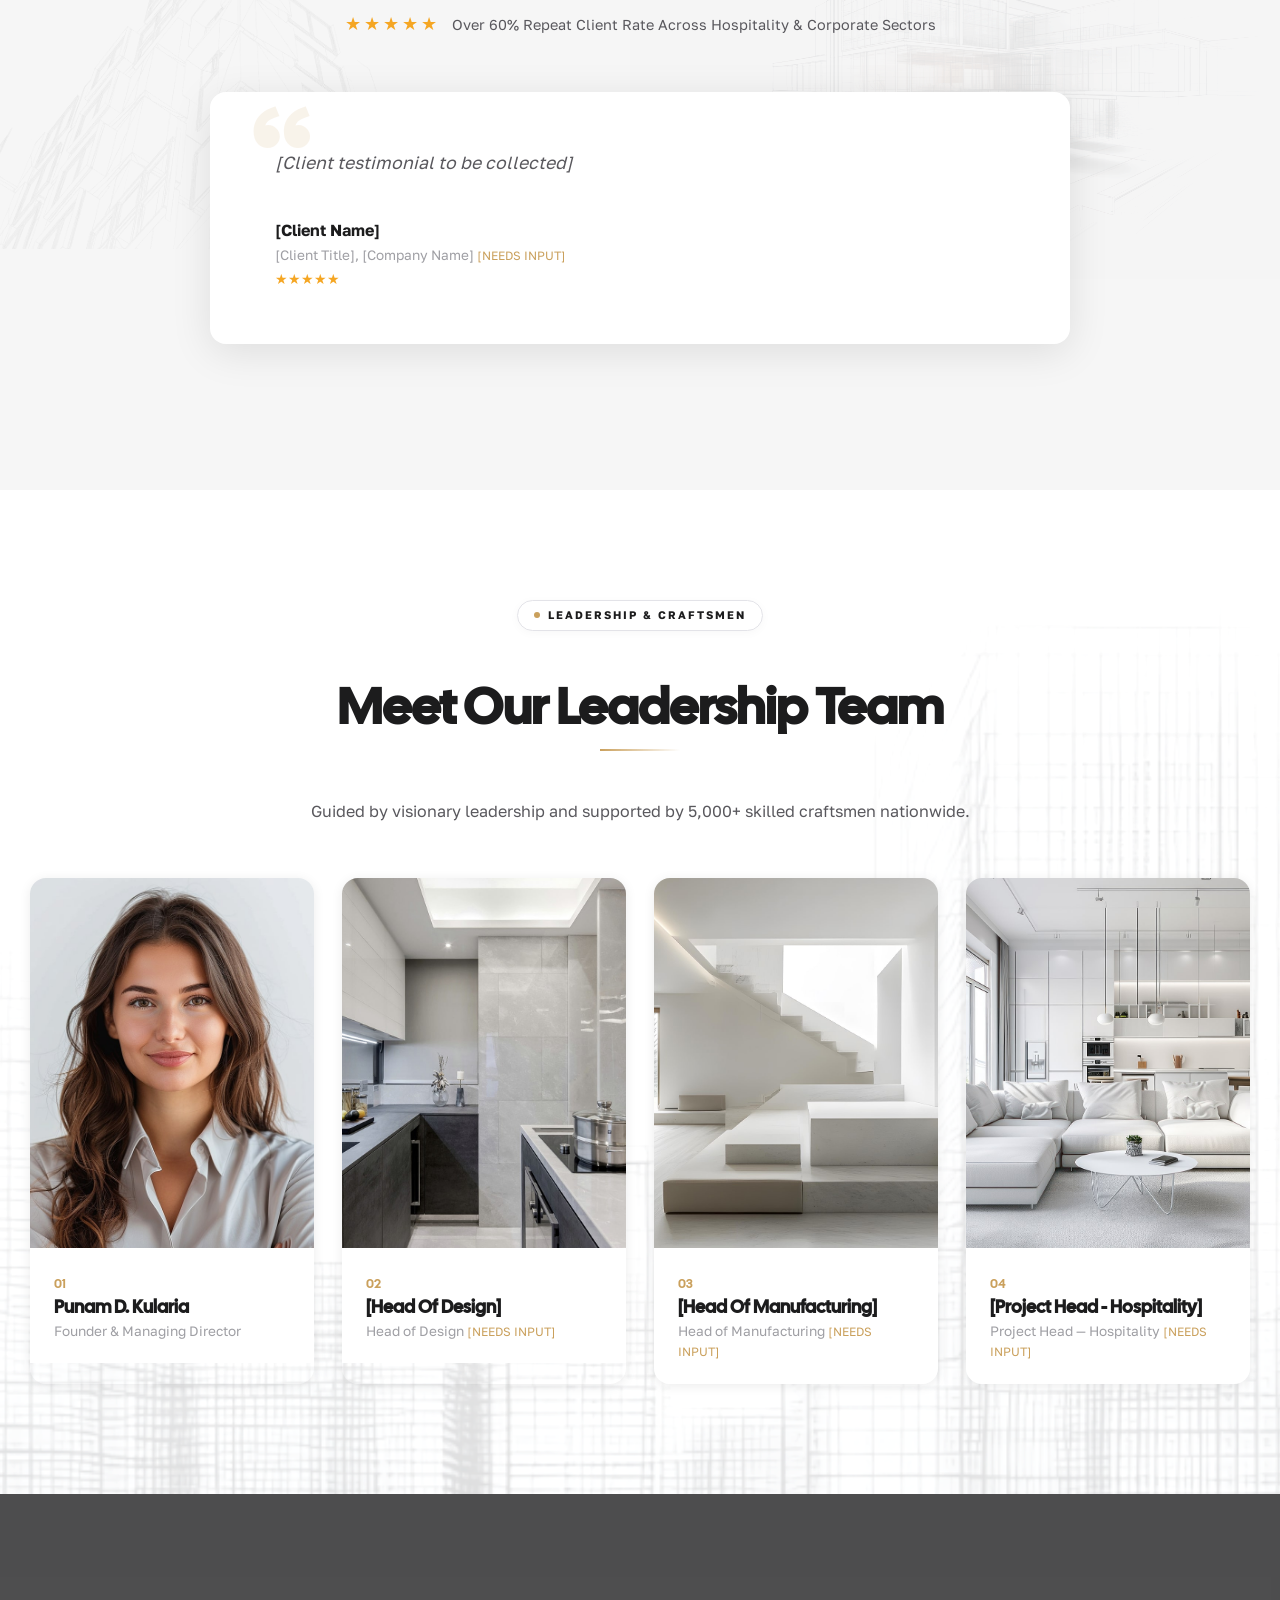
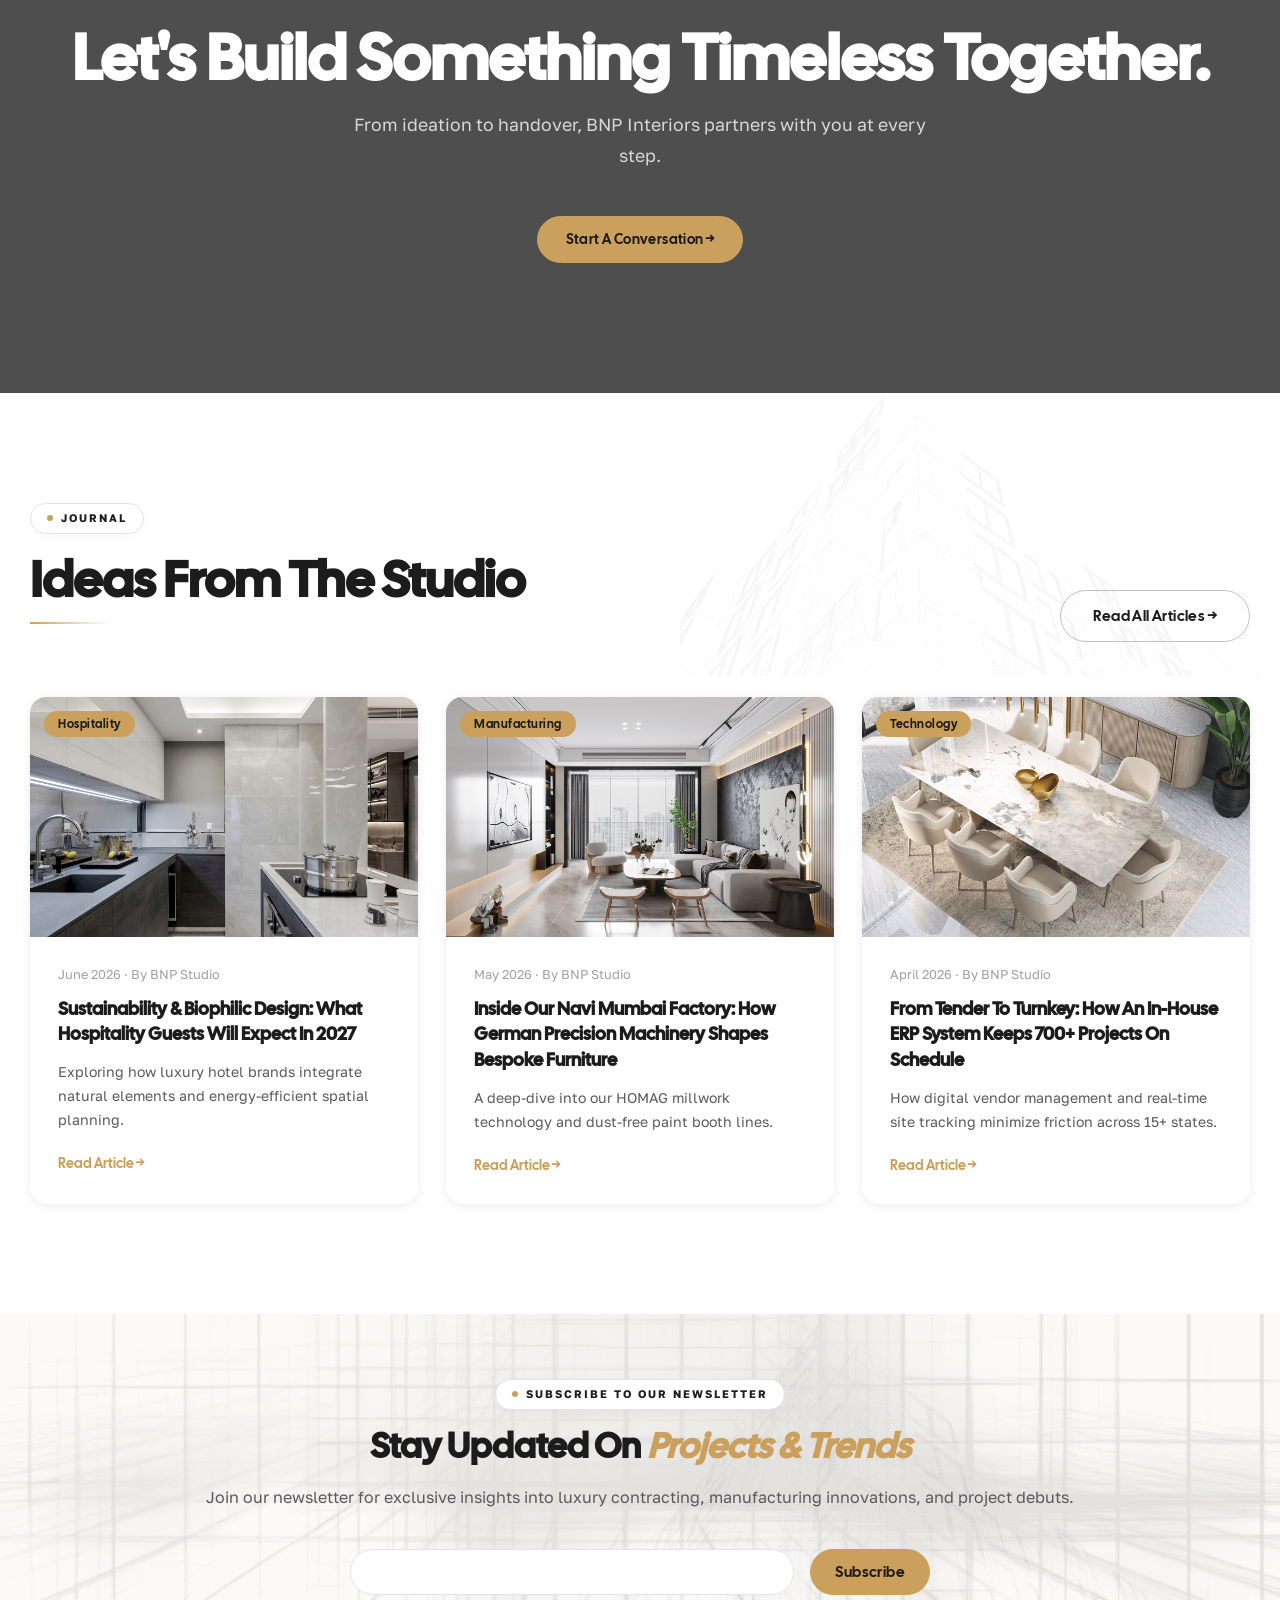
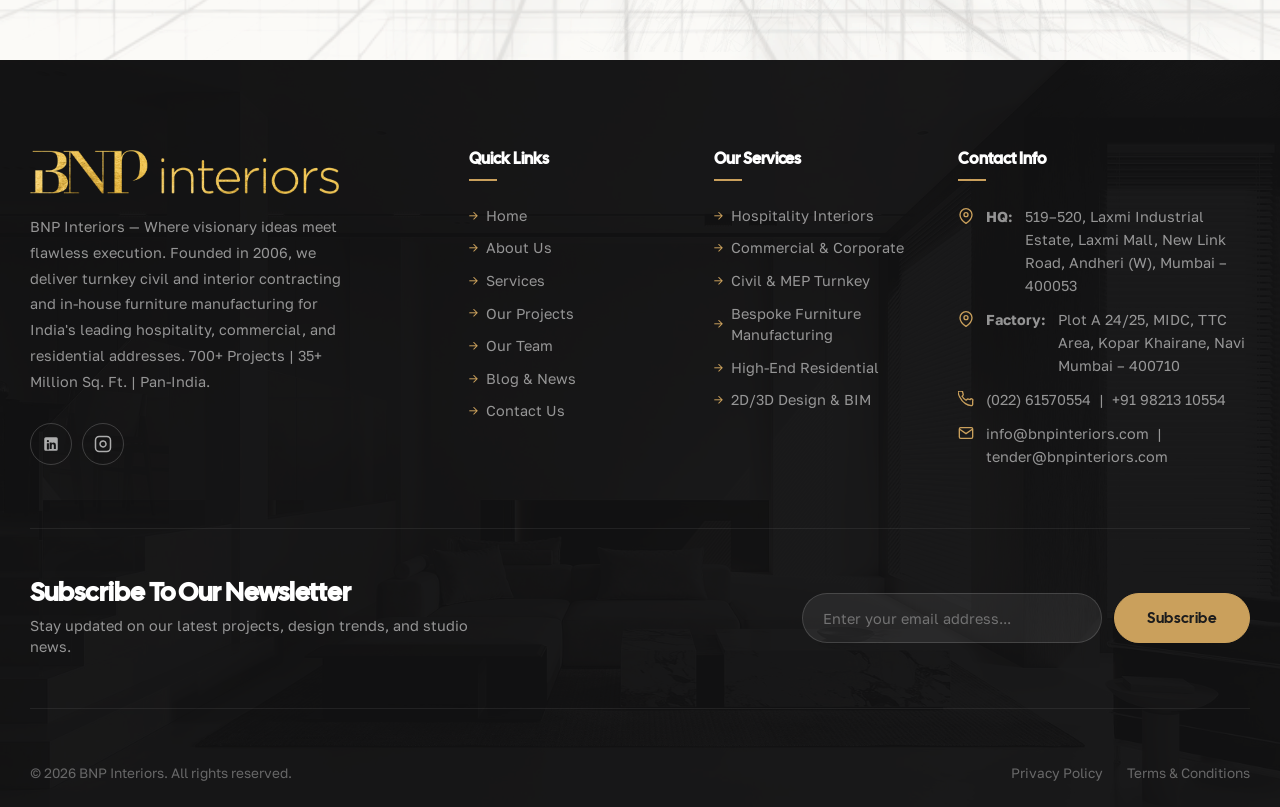
==== commit 6e0448b5: "Update site content, milestone timeline, and contact information" ====
--- a/index.html
+++ b/index.html
@@ -74,7 +74,7 @@
   </section>
 
   <!-- HIGH-IMPACT HERO METRICS & LIVE MOTION STATS SHOWCASE -->
-  <section class="hero-metrics-section sketch-bg sketch-bg-metrics">
+  <section class="hero-metrics-section sketch-bg sketch-bg-both">
     <div class="container">
       <div class="hero-metrics-grid">
         <!-- LEFT: BRAND HEADLINE & ACTIONS -->
@@ -125,7 +125,7 @@
   </section>
 
   <!-- HERO INTRO SECTION (IMAGE LEFT, TEXT RIGHT) -->
-  <section class="section hero-intro-section sketch-bg sketch-bg-intro" style="background: var(--color-bg-section); padding: 90px 0 80px;">
+  <section class="section hero-intro-section sketch-bg sketch-bg-both" style="background: var(--color-bg-section); padding: 90px 0 80px;">
     <div class="container">
       <div class="hero-intro-grid" style="display: grid; grid-template-columns: 1fr 1fr; gap: 60px; align-items: center;">
         
@@ -165,7 +165,7 @@
   
 
   <!-- FOUNDER & ABOUT SECTION -->
-  <section class="section sketch-bg sketch-bg-founder" style="padding: 100px 0 90px;">
+  <section class="section sketch-bg sketch-bg-1 blueprint-grid-bg" style="padding: 100px 0 90px;">
     <div class="container">
       <div class="about-grid" style="display: grid; grid-template-columns: 0.9fr 1.1fr; gap: 70px; align-items: center;">
         
@@ -233,40 +233,48 @@
         <div class="timeline-item left" data-anim="fadeRight">
           <div class="timeline-content">
             <div class="timeline-year-badge">2006</div>
-            <h3>The Inception & First Landmark Win</h3>
-            <p>Founded by Mr. Punamchand Kularia, BNP Interiors launched with a landmark ₹9 crore contract for Shoppers Stop, establishing our core values of transparency and engineering precision.</p>
+            <h3>Inception & ₹9 Cr Landmark Contract</h3>
+            <p>Founded by Mr. Punamchand Kularia, BNP Interiors launched with a ₹9 crore contract for Shoppers Stop, establishing our core values of transparency and engineering precision.</p>
           </div>
         </div>
 
         <div class="timeline-item right" data-anim="fadeLeft">
           <div class="timeline-content">
-            <div class="timeline-year-badge">2010</div>
-            <h3>Expansion into Commercial & Banking Fit-Outs</h3>
-            <p>Expanded pan-India operations into corporate headquarters and financial banking floors for prestigious clients including HDFC Bank, Citibank, and BNP Paribas.</p>
+            <div class="timeline-year-badge">2014</div>
+            <h3>Make In India National Conclave Honor</h3>
+            <p>Recognized as "Segment Leader for Furniture Manufacturing" and honored at the National Conclave at Vigyan Bhawan, New Delhi under the Make in India initiative.</p>
           </div>
         </div>
 
         <div class="timeline-item left" data-anim="fadeRight">
           <div class="timeline-content">
-            <div class="timeline-year-badge">2015</div>
-            <h3>In-House Precision Factory Launch</h3>
-            <p>Established our state-of-the-art Navi Mumbai manufacturing facility equipped with German (HOMAG) and Italian automated machinery for factory-finished precision furniture.</p>
+            <div class="timeline-year-badge">2018</div>
+            <h3>Taj & Hyatt Mega Project Wins</h3>
+            <p>Completed Taj Cidade De Goa, Vivanta Bhubaneswar, and Novotel 300 keys alongside 9,00,000 sq. ft. commercial headquarters for UST Global.</p>
           </div>
         </div>
 
         <div class="timeline-item right" data-anim="fadeLeft">
           <div class="timeline-content">
-            <div class="timeline-year-badge">2020</div>
-            <h3>Luxury Hospitality Dominance</h3>
-            <p>Scaled turnkey civil and interior fit-out execution across luxury hotel brands including Taj, Marriott, Hyatt, Radisson, Accor, and IHG across India.</p>
+            <div class="timeline-year-badge">2021</div>
+            <h3>4,000+ Guestrooms & BFSI Expansion</h3>
+            <p>Crossed 4,000 completed luxury hotel guestrooms and executed 1.5 million sq. ft. corporate mandates for HDFC Bank and BNP Paribas with a 1,200+ workforce.</p>
           </div>
         </div>
 
         <div class="timeline-item left" data-anim="fadeRight">
           <div class="timeline-content">
+            <div class="timeline-year-badge">2023</div>
+            <h3>Taj Palaces & Dhirubhai Ambani School</h3>
+            <p>Secured mandates for Taj Gorbandh Palace Jaisalmer, Taj Puri Resort & Spa, Dhirubhai Ambani International School (BKC Mumbai), and Indian Accent restaurant.</p>
+          </div>
+        </div>
+
+        <div class="timeline-item right" data-anim="fadeLeft">
+          <div class="timeline-content">
             <div class="timeline-year-badge">2026</div>
-            <h3>700+ Landmark Executions & 35M+ Sq. Ft.</h3>
-            <p>Under the leadership of Mr. Punam D. Kularia, BNP Interiors reaches 700+ completed projects, 35M+ sq. ft. transformed, and a 5,000+ strong workforce with over 60% repeat clients.</p>
+            <h3>PMO Inauguration — Seva Teerth & 700+ Projects</h3>
+            <p>On 13th Feb 2026, Hon'ble Prime Minister Narendra Modi Ji inaugurated <strong>Seva Teerth (Prime Minister's Office)</strong>, executed by BNP Interiors alongside L&T. Totaling 700+ landmark projects & 35M+ sq. ft. nationwide!</p>
           </div>
         </div>
       </div>
@@ -274,7 +282,7 @@
   </section>
 
   <!-- CORE DESIGN SERVICES -->
-  <section class="section sketch-bg sketch-bg-services" style="background: #faf9f6;">
+  <section class="section sketch-bg sketch-bg-both blueprint-grid-bg" style="background: #faf9f6;">
     <div class="container">
       <div style="display: flex; justify-content: space-between; align-items: flex-start; gap: 40px; margin-bottom: 30px; flex-wrap: wrap;">
         <div data-anim="fadeRight">
@@ -343,7 +351,7 @@
   </section>
 
   <!-- PROCESS SECTION -->
-  <section class="section sketch-bg sketch-bg-process">
+  <section class="section sketch-bg sketch-bg-floorplan">
     <div class="container">
       <div class="process-grid">
         <div class="process-content" data-anim="fadeRight">
@@ -397,7 +405,8 @@
   </section>
 
   <!-- PORTFOLIO PROJECTS -->
-  <section class="section sketch-bg sketch-bg-projects" style="background: var(--color-bg-light)">
+  <!-- PORTFOLIO PROJECTS -->
+  <section class="section sketch-bg sketch-bg-1 blueprint-grid-bg" style="background: var(--color-bg-light)">
     <div class="container">
       <div class="section-header" data-anim="fadeUp">
         <div>
@@ -506,7 +515,7 @@
   </section>
 
   <!-- TESTIMONIALS SECTION -->
-  <section class="section testimonials-section sketch-bg sketch-bg-testimonials">
+  <section class="section testimonials-section sketch-bg sketch-bg-both">
     <div class="container">
       <div class="section-header centered" data-anim="fadeUp">
         <span class="section-tag">TESTIMONIALS</span>
--- a/assets/css/style.css
+++ b/assets/css/style.css
@@ -159,8 +159,8 @@
 }
 
 /* ============================================================
-   INFINITE EDGE-TO-EDGE UNIQUE ARCHITECTURAL SKETCHES
-   (Generated Unique Sketches Repeating Infinitely Across 100vw)
+   AUTHENTIC ARCHITECTURAL & INTERIOR WIREFRAME SKETCHES
+   (High-Visibility Bold Architectural Line Drawings)
    ============================================================ */
 
 /* Disable plain square grid overlay */
@@ -170,125 +170,127 @@
 
 .sketch-bg {
   position: relative;
-  overflow: hidden;
-}
-
-/* SECTION 1: HERO METRICS SHOWCASE (Infinite Skyscraper Wireframe Sketch) */
-.hero-metrics-section.sketch-bg-metrics::before {
+}
+
+.sketch-bg::before {
   content: '';
   position: absolute;
   inset: 0;
-  background-image: url('../images/sketch-skyscraper.jpg');
-  background-repeat: repeat-x;
-  background-position: center bottom;
-  background-size: 800px auto;
-  opacity: 0.28;
-  mix-blend-mode: multiply;
+  background-repeat: no-repeat;
+  background-position: center right;
+  background-size: contain;
+  opacity: 0.75;
+  filter: contrast(1.2) brightness(0.92);
   pointer-events: none;
   z-index: 0;
 }
 
-/* SECTION 2: HERO INTRO TURNKEY SECTION (Infinite Facade & Elevation Sketch) */
-.hero-intro-section.sketch-bg-intro::before {
+/* Single right architectural building sketch */
+.sketch-bg-1::before {
+  background-image: url('../images/h1-bg01.png');
+  background-position: center right -20px;
+  background-size: 720px auto;
+  opacity: 0.75;
+  filter: contrast(1.25);
+}
+
+/* Single left architectural building sketch */
+.sketch-bg-2::before {
+  background-image: url('../images/h1-bg02.png');
+  background-position: center left -20px;
+  background-size: 720px auto;
+  opacity: 0.75;
+  filter: contrast(1.25);
+}
+
+/* Center full-width architectural wireframe building sketch */
+.sketch-bg-4::before {
+  background-image: url('../images/h1-bg04.png');
+  background-position: center center;
+  background-size: cover;
+  opacity: 0.70;
+}
+
+/* Deco sketch overlay */
+.sketch-bg-deco::before {
+  background-image: url('../images/Deco-contact-2.png');
+  background-position: top right;
+  background-size: 500px;
+  opacity: 0.75;
+}
+
+/* Dual-sided architectural wireframe building sketches (High Visibility) */
+.sketch-bg-both {
+  position: relative;
+}
+.sketch-bg-both::before {
   content: '';
   position: absolute;
   inset: 0;
-  background-image: url('../images/sketch-facade.jpg');
-  background-repeat: repeat;
-  background-position: center center;
-  background-size: 750px auto;
-  opacity: 0.25;
-  mix-blend-mode: multiply;
+  background-image: url('../images/h1-bg01.png'), url('../images/h1-bg02.png');
+  background-position: center left -30px, center right -30px;
+  background-repeat: no-repeat, no-repeat;
+  background-size: 680px auto, 680px auto;
+  opacity: 0.78;
+  filter: contrast(1.25) brightness(0.9);
   pointer-events: none;
   z-index: 0;
 }
 
-/* SECTION 3: FOUNDER FEATURE SECTION (Infinite Interior Perspective Sketch) */
-.sketch-bg-founder::before {
+/* Architectural floorplan & CAD line drawing overlay */
+.sketch-bg-floorplan::before {
+  background-image: url('../images/about-background-1.png');
+  background-position: center center;
+  background-size: cover;
+  opacity: 0.75;
+  filter: contrast(1.2);
+}
+
+/* Team & Process architectural wireframe sketch */
+.sketch-bg-team::before {
+  background-image: url('../images/team-deco-bg.png');
+  background-position: center center;
+  background-size: cover;
+  opacity: 0.75;
+  filter: contrast(1.2);
+}
+
+/* Corner architectural CAD sketch */
+.sketch-bg-corner::before {
+  background-image: url('../images/h1-bg01.png');
+  background-position: top right;
+  background-size: 600px auto;
+  opacity: 0.75;
+}
+
+/* Newsletter section architectural wireframe */
+.sketch-bg-newsletter {
+  position: relative;
+  background-color: #faf9f6 !important;
+}
+.sketch-bg-newsletter::before {
   content: '';
   position: absolute;
   inset: 0;
-  background-image: url('../images/sketch-interior.jpg');
-  background-repeat: repeat-x;
-  background-position: center right;
-  background-size: 850px auto;
-  opacity: 0.28;
-  mix-blend-mode: multiply;
+  background-image: url('../images/h1-bg04.png'), url('../images/h1-bg01.png');
+  background-position: center center, center right;
+  background-repeat: no-repeat, no-repeat;
+  background-size: cover, 700px auto;
+  opacity: 0.75;
+  filter: contrast(1.25);
   pointer-events: none;
   z-index: 0;
 }
-
-/* SECTION 4: CORE SERVICES VERTICALS 3x2 (Infinite Skyscraper Architectural Sketch) */
-.sketch-bg-services::before {
+.sketch-bg-newsletter::after {
   content: '';
   position: absolute;
   inset: 0;
-  background-image: url('../images/sketch-skyscraper.jpg'), url('../images/h1-bg01.png');
-  background-repeat: repeat-x, no-repeat;
-  background-position: center bottom, center left -50px;
-  background-size: 700px auto, 650px auto;
-  opacity: 0.30;
-  mix-blend-mode: multiply;
-  pointer-events: none;
-  z-index: 0;
-}
-
-/* SECTION 5: 4-STAGE METHODOLOGY PROCESS (Infinite CAD Floorplan Blueprint Sketch) */
-.sketch-bg-process::before {
-  content: '';
-  position: absolute;
-  inset: 0;
-  background-image: url('../images/sketch-floorplan.jpg');
-  background-repeat: repeat;
-  background-position: center center;
-  background-size: 650px auto;
-  opacity: 0.32;
-  mix-blend-mode: multiply;
-  pointer-events: none;
-  z-index: 0;
-}
-
-/* SECTION 6: FEATURED PORTFOLIO PROJECTS (Infinite Architectural Facade Sketch) */
-.sketch-bg-projects::before {
-  content: '';
-  position: absolute;
-  inset: 0;
-  background-image: url('../images/sketch-facade.jpg'), url('../images/h1-bg02.png');
-  background-repeat: repeat-x, no-repeat;
-  background-position: center top, center right -30px;
-  background-size: 800px auto, 650px auto;
-  opacity: 0.28;
-  mix-blend-mode: multiply;
-  pointer-events: none;
-  z-index: 0;
-}
-
-/* SECTION 7: CLIENT TESTIMONIALS & ENDORSEMENTS (Infinite Interior Living Sketch) */
-.sketch-bg-testimonials::before {
-  content: '';
-  position: absolute;
-  inset: 0;
-  background-image: url('../images/sketch-interior.jpg');
-  background-repeat: repeat-x;
-  background-position: center center;
-  background-size: 850px auto;
-  opacity: 0.30;
-  mix-blend-mode: multiply;
-  pointer-events: none;
-  z-index: 0;
-}
-
-/* SECTION 8: NEWSLETTER PRE-FOOTER (Infinite Skyscraper & Blueprint Combo Sketch) */
-.sketch-bg-newsletter::before {
-  content: '';
-  position: absolute;
-  inset: 0;
-  background-image: url('../images/sketch-skyscraper.jpg'), url('../images/sketch-floorplan.jpg');
-  background-repeat: repeat-x, repeat-x;
-  background-position: center bottom, center top;
-  background-size: 700px auto, 600px auto;
-  opacity: 0.28;
-  mix-blend-mode: multiply;
+  background-image: url('../images/h1-bg02.png');
+  background-position: center left;
+  background-repeat: no-repeat;
+  background-size: 700px auto;
+  opacity: 0.75;
+  filter: contrast(1.25);
   pointer-events: none;
   z-index: 0;
 }
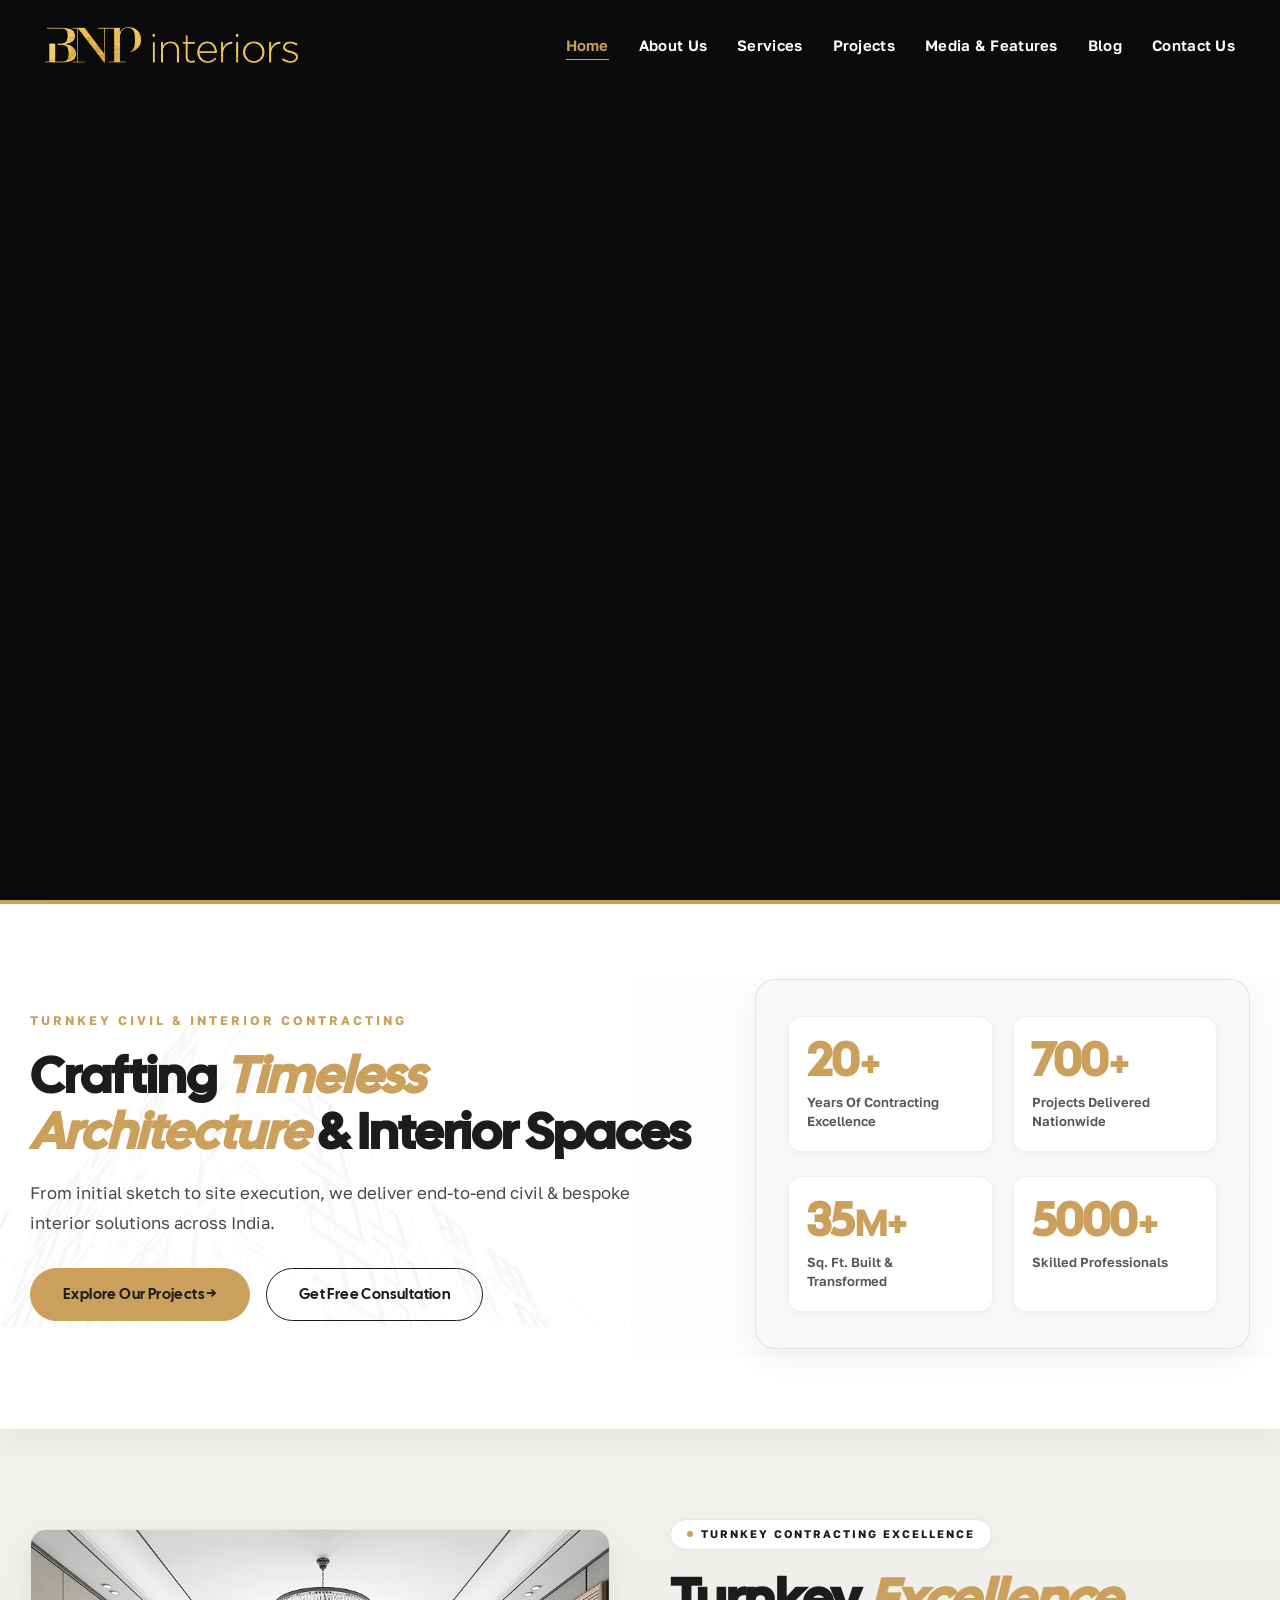
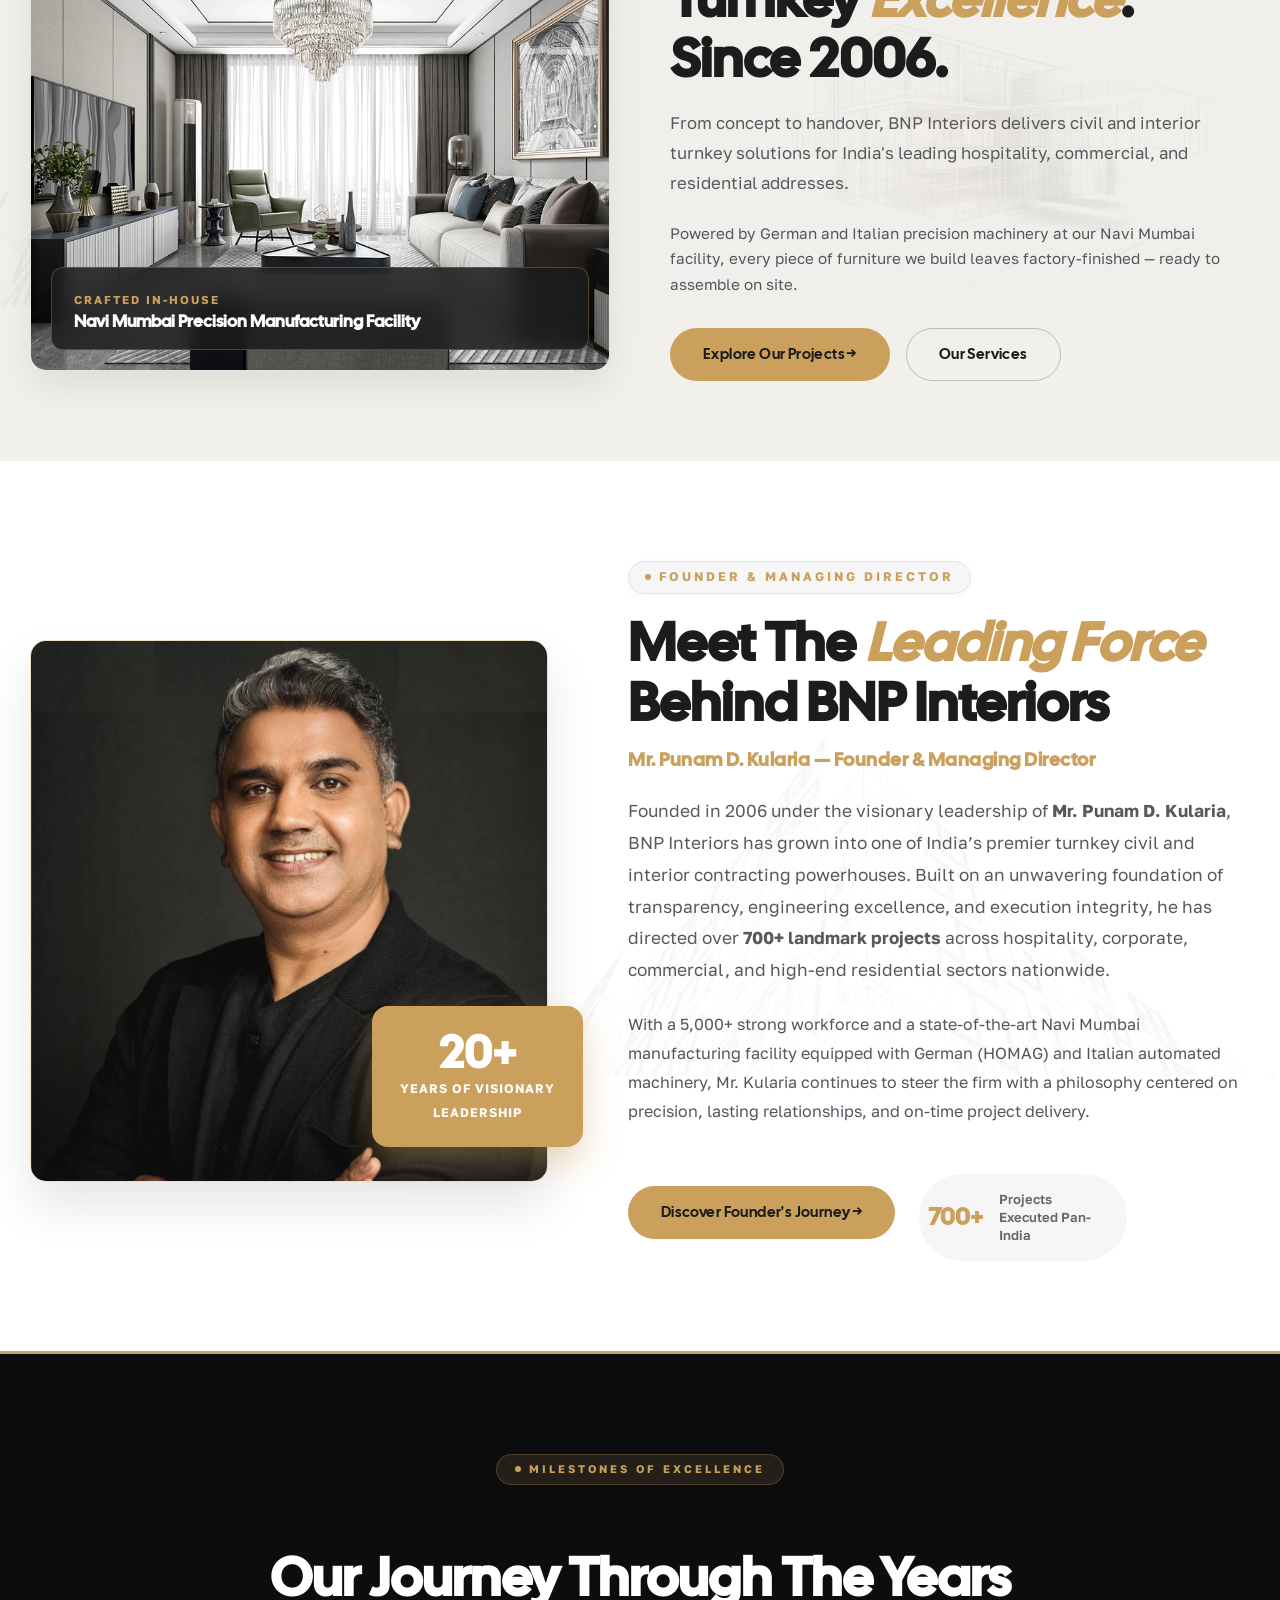
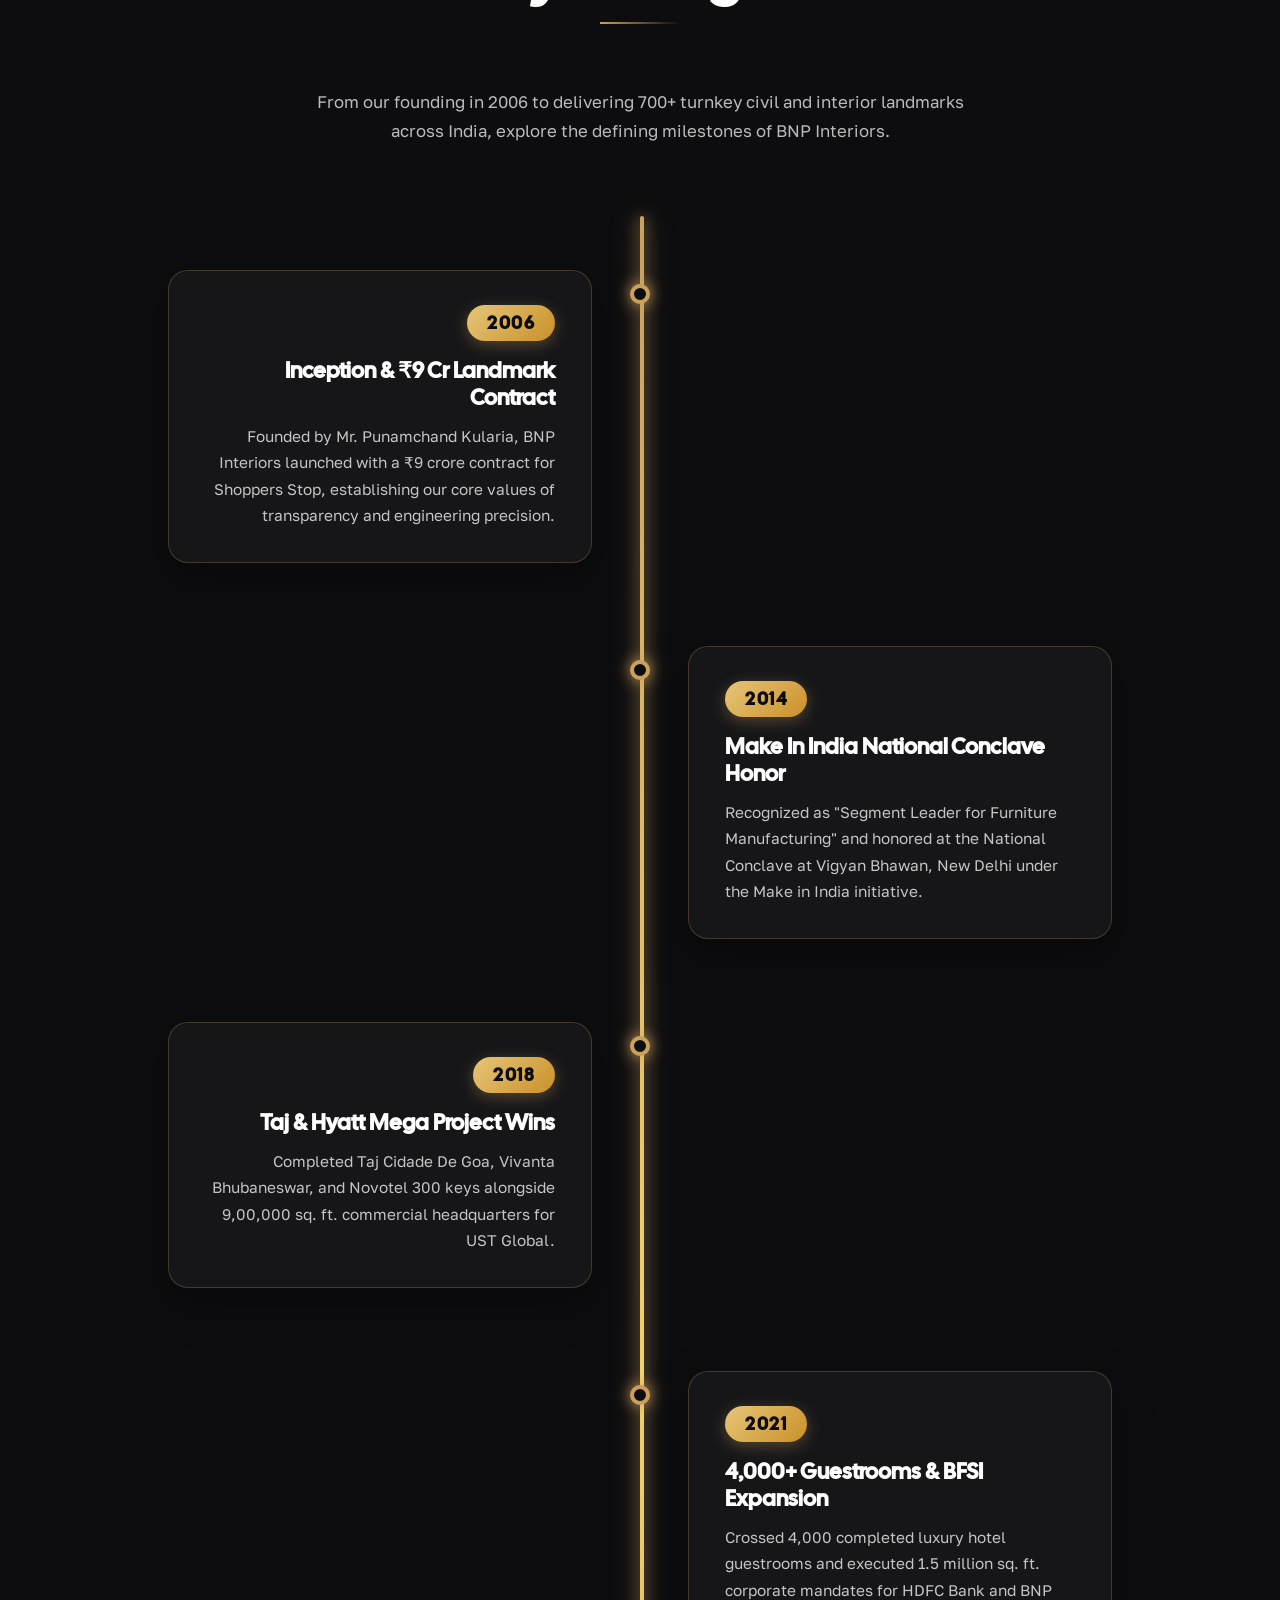
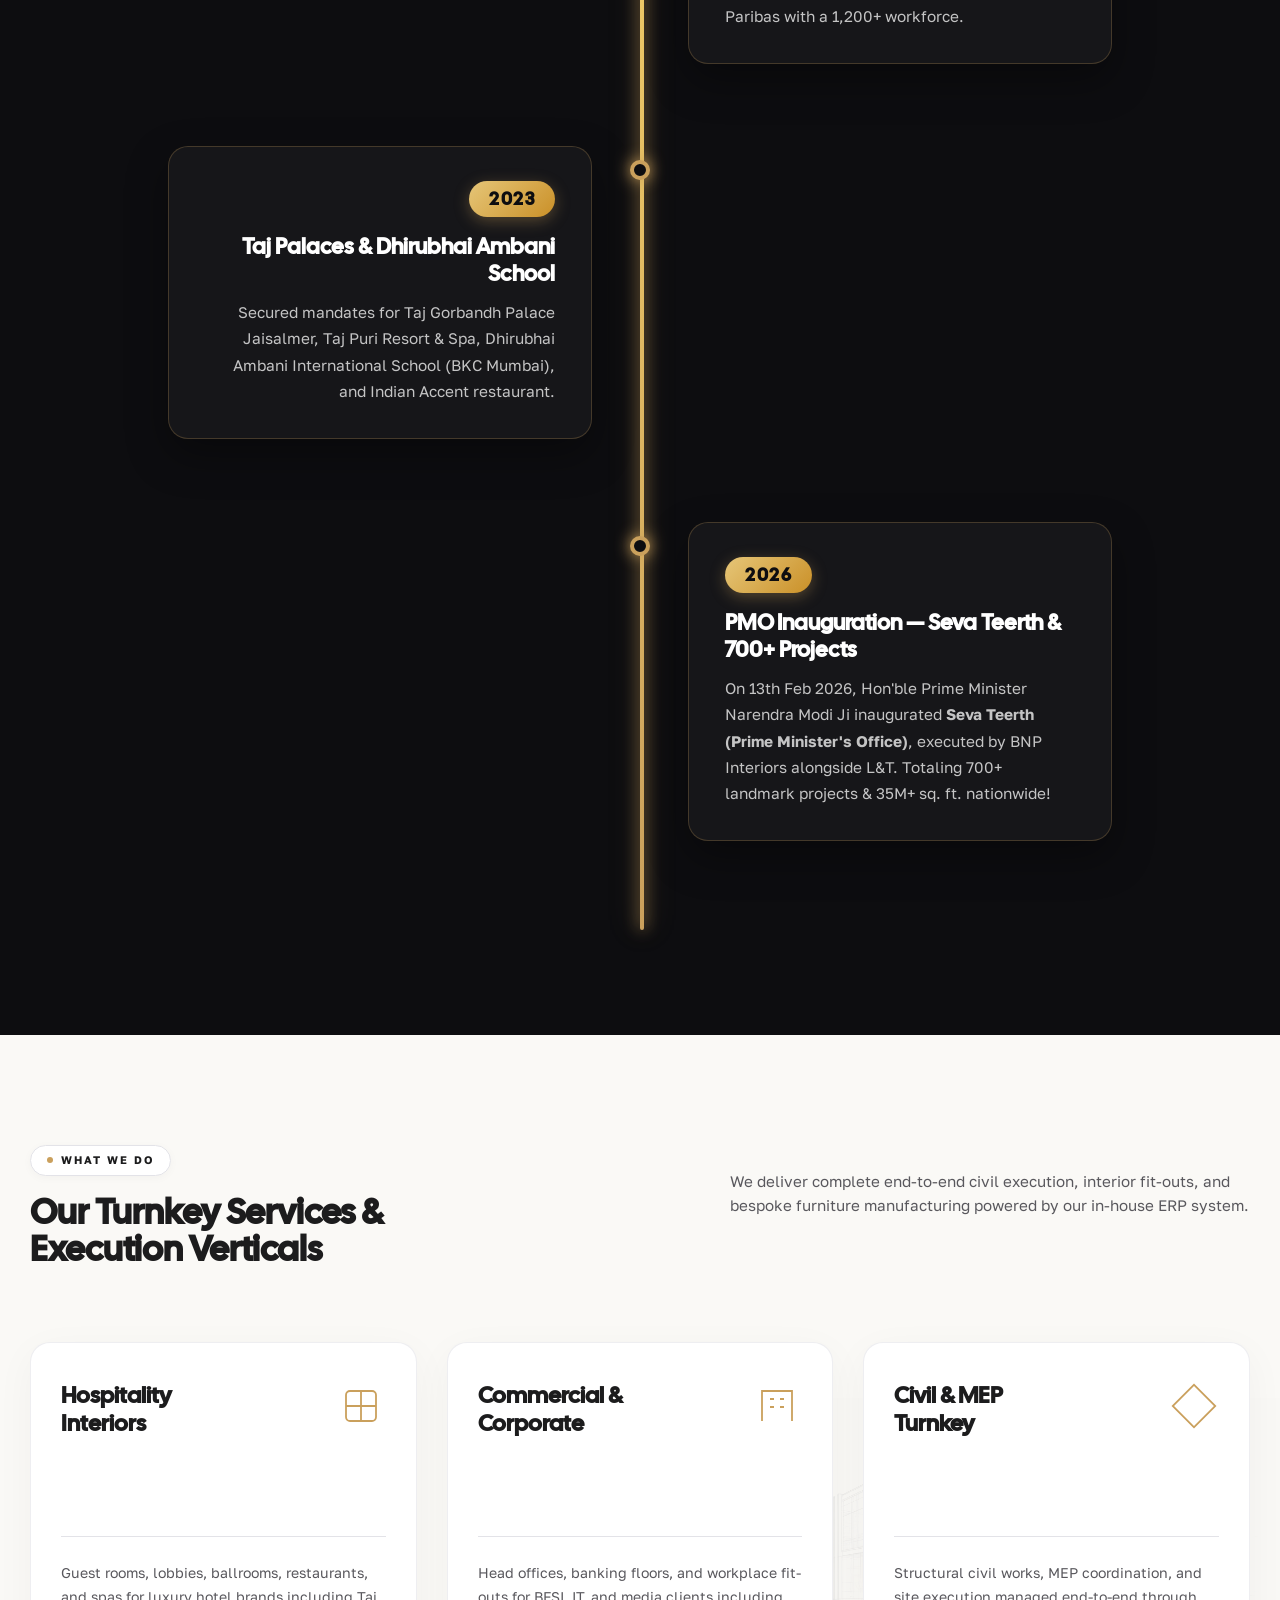
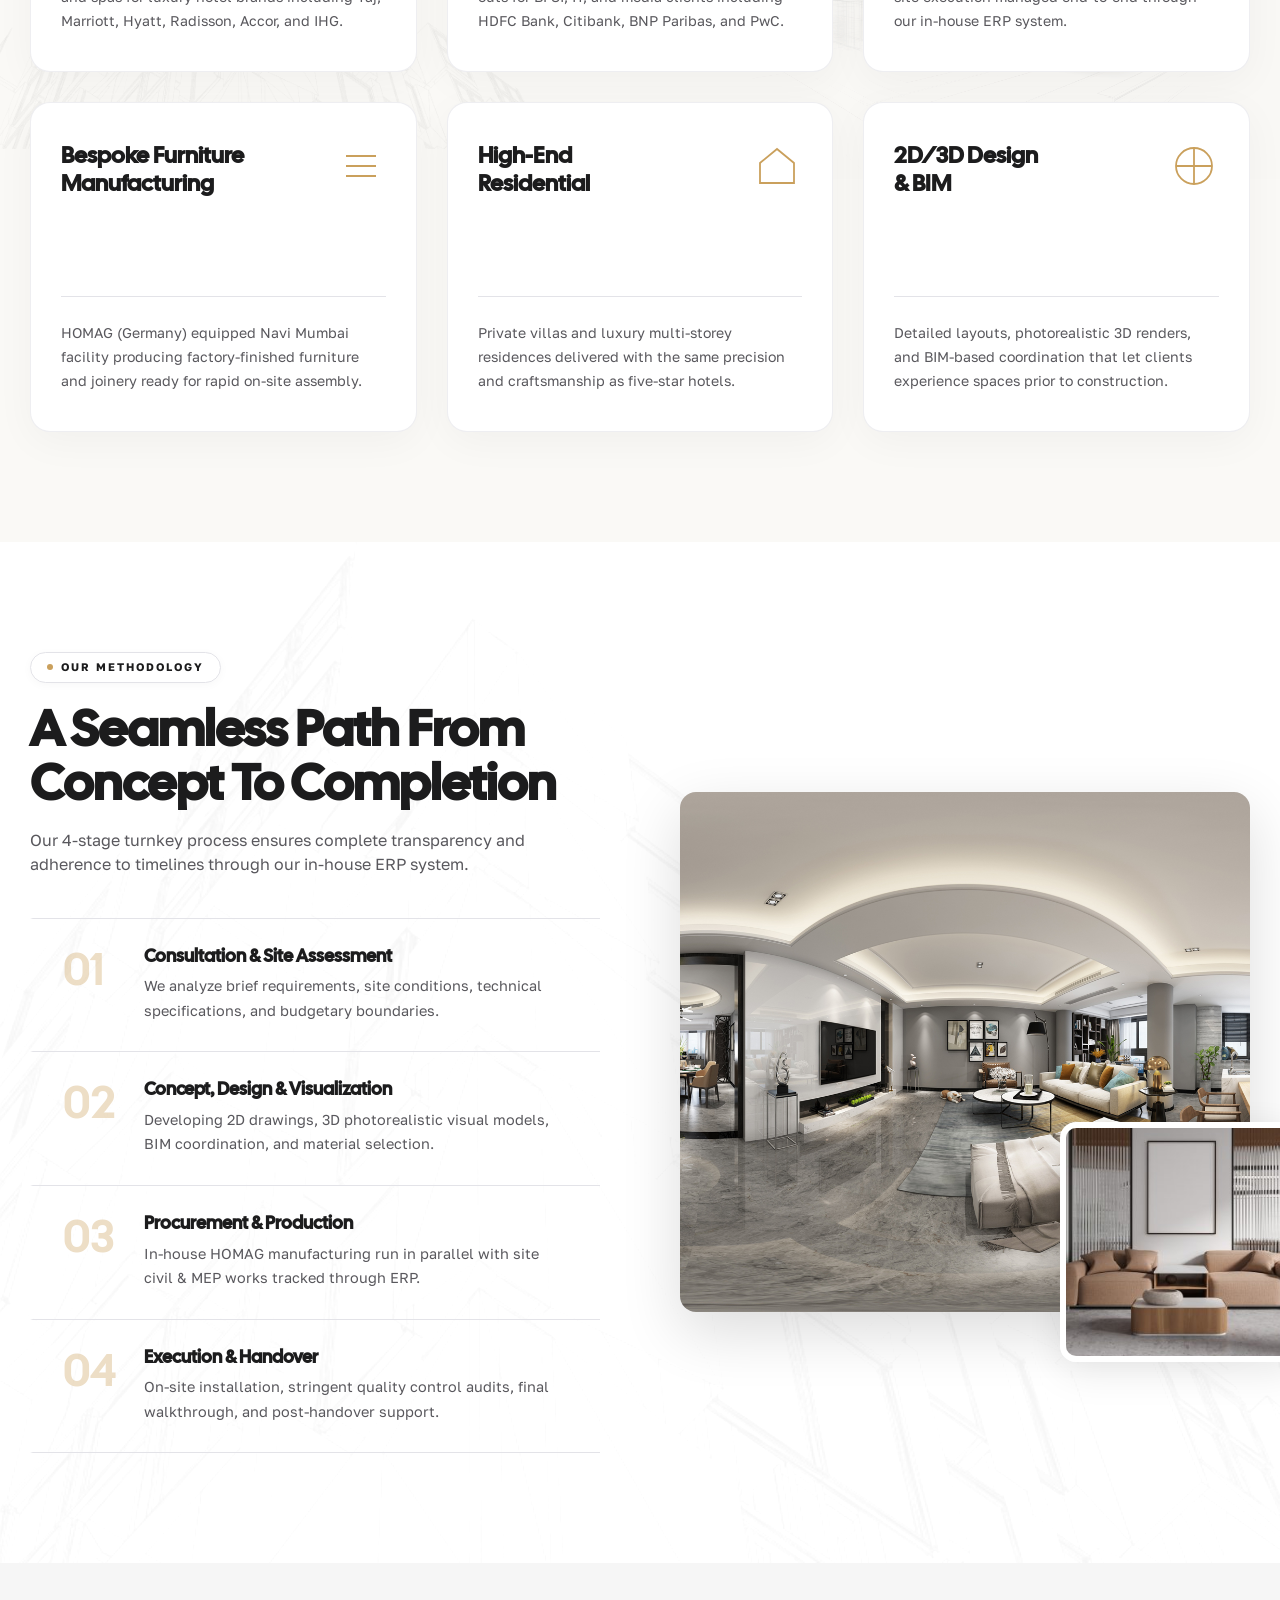
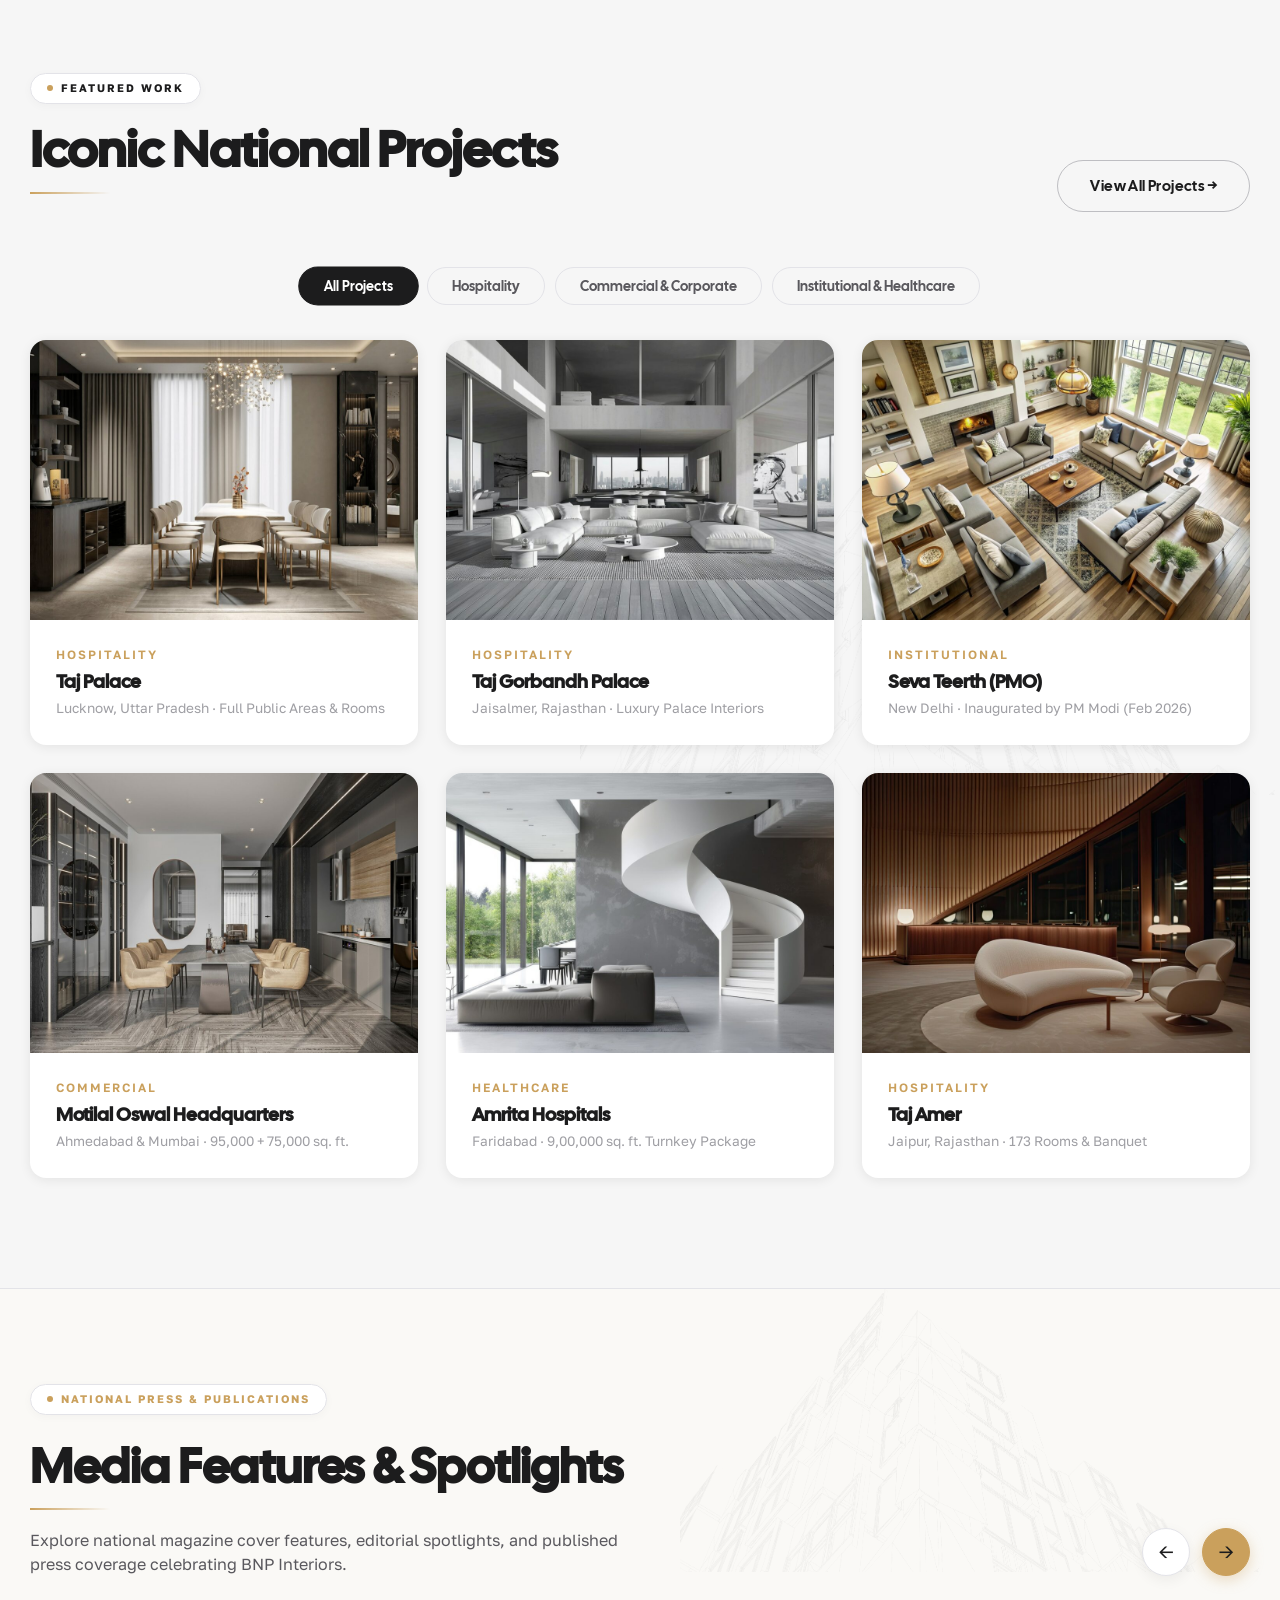
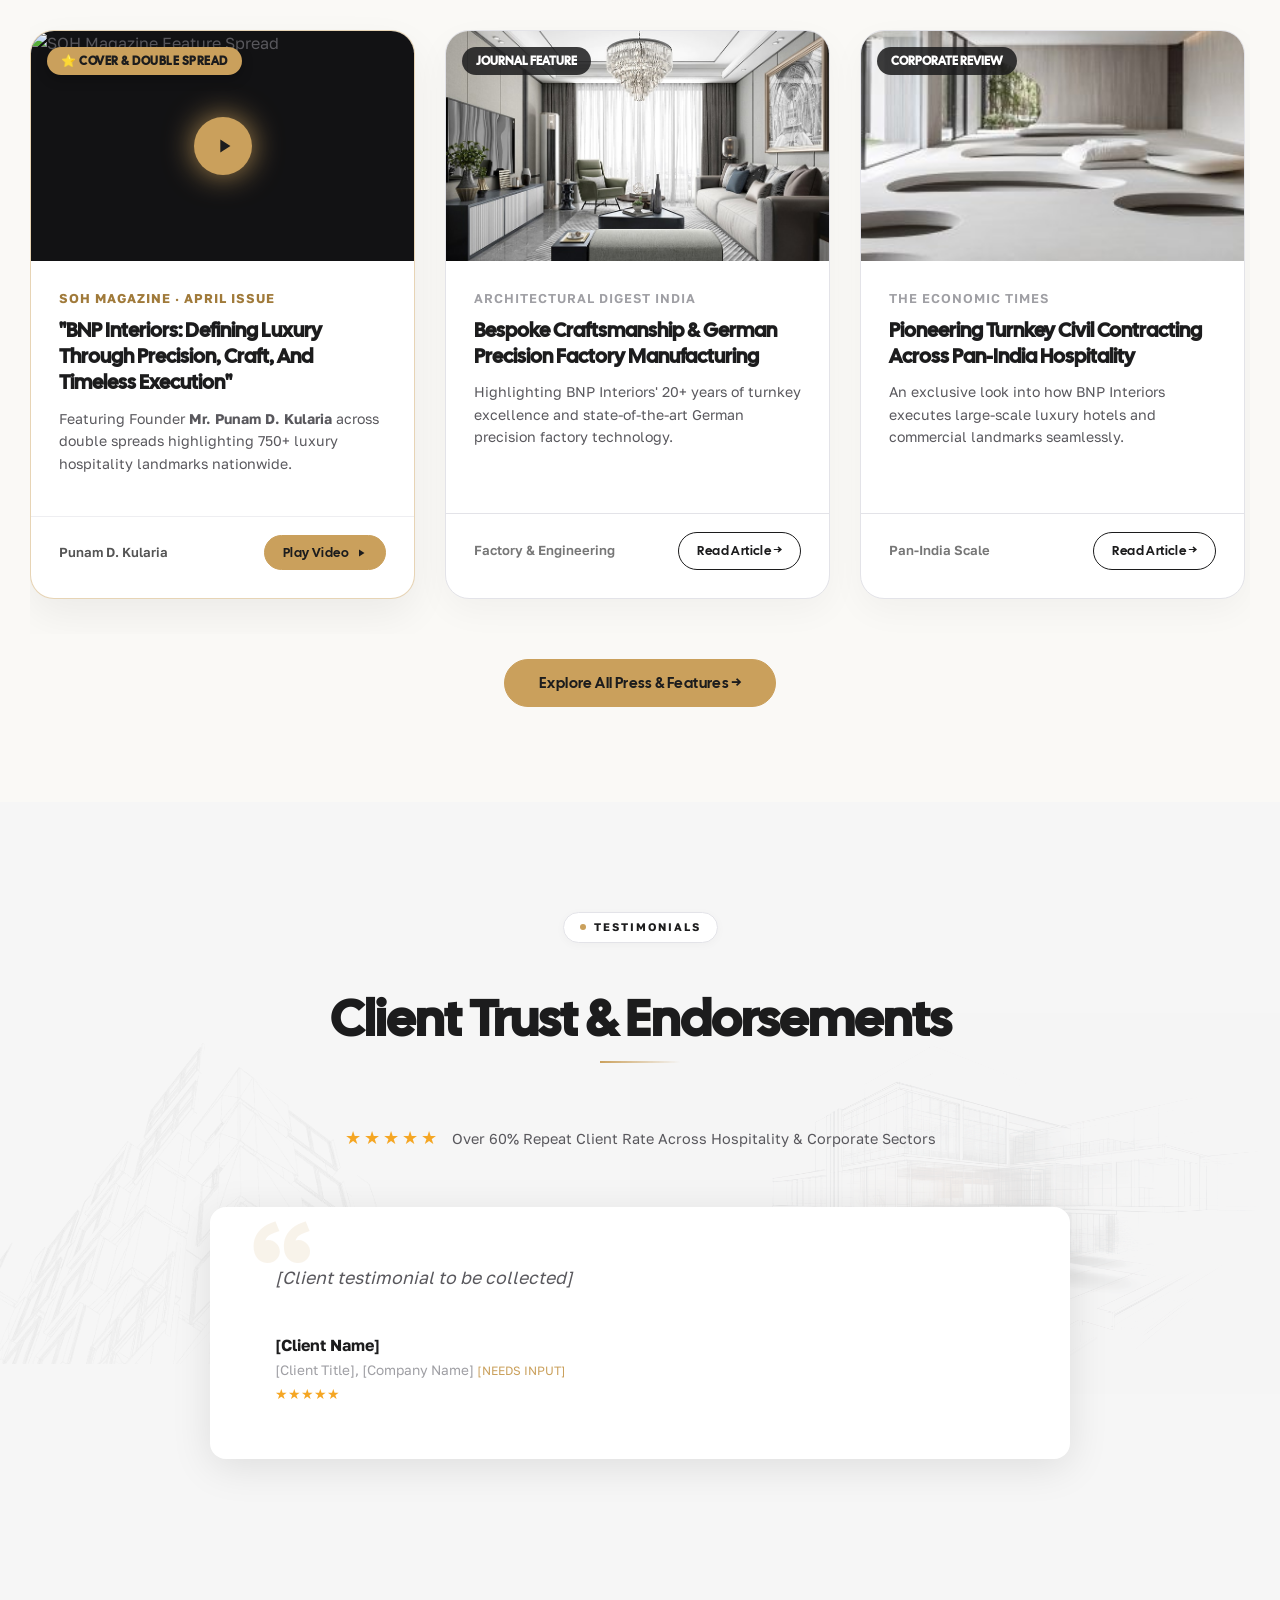
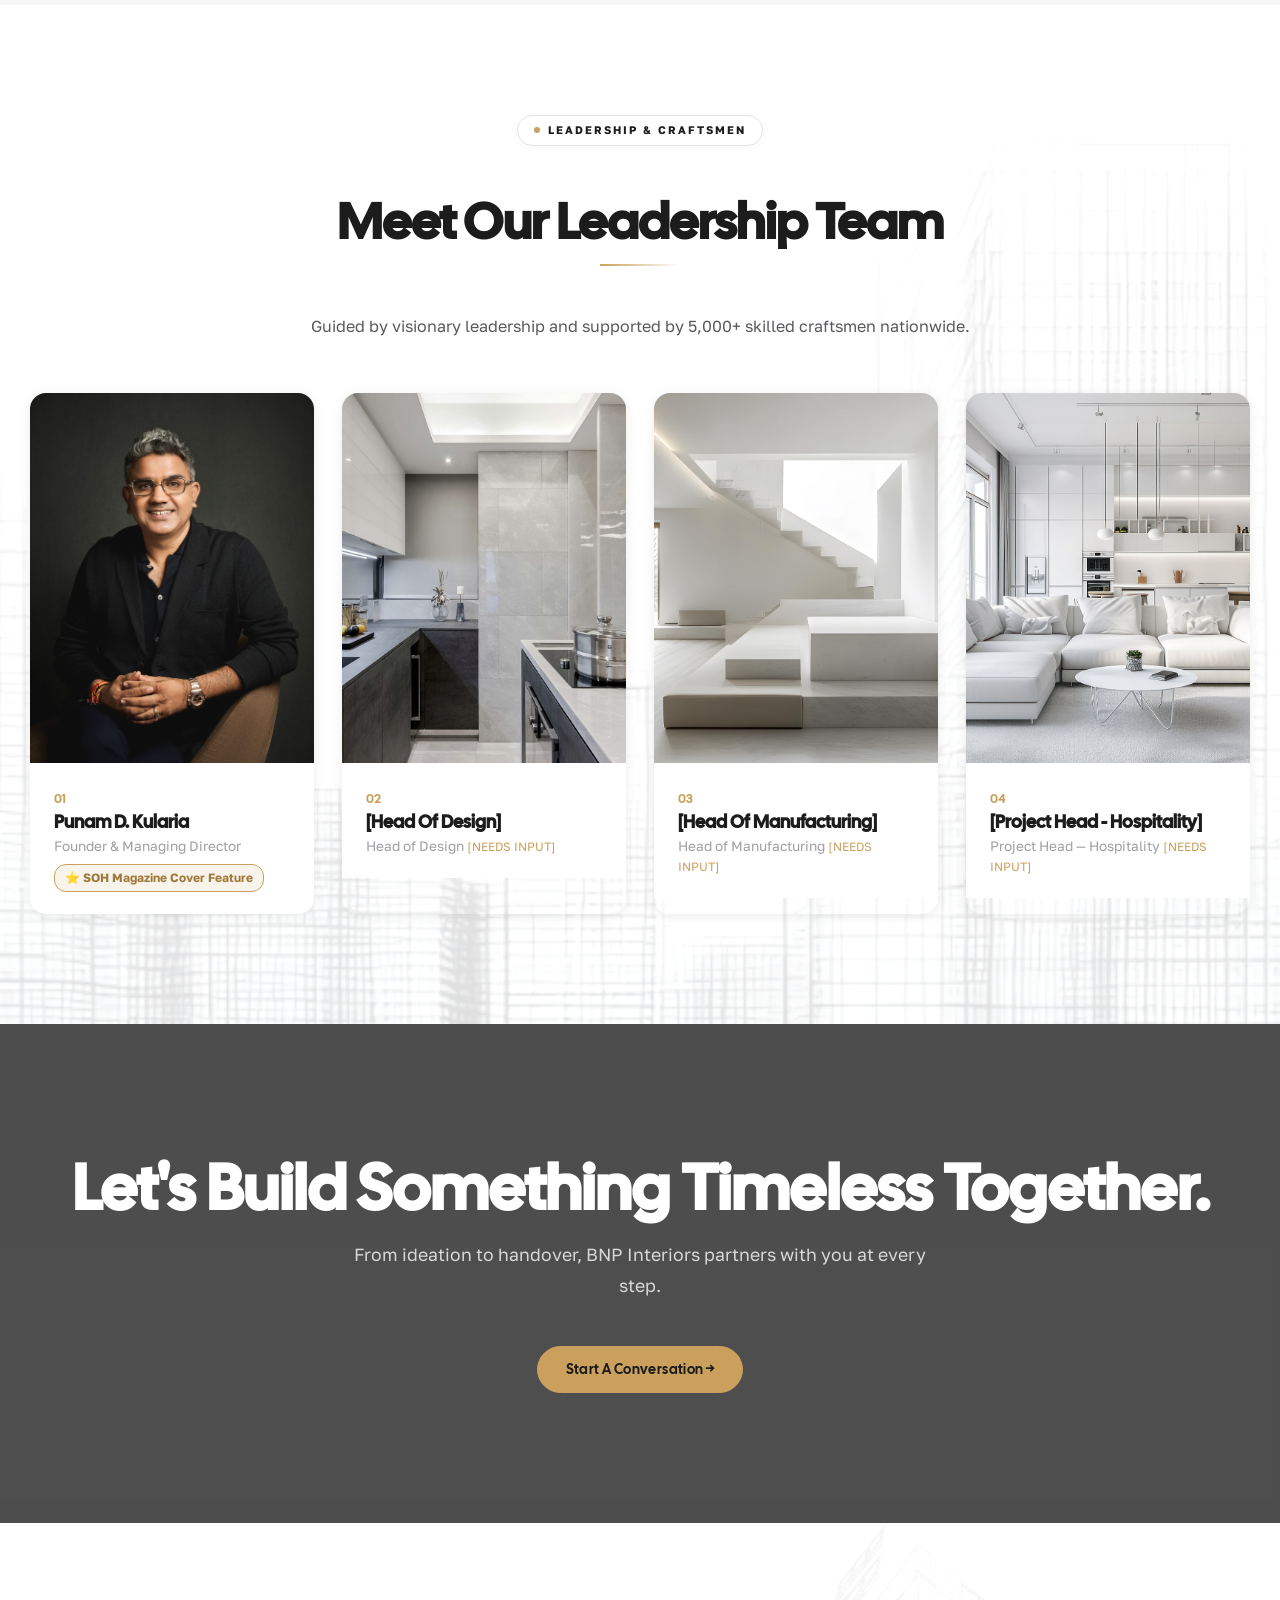
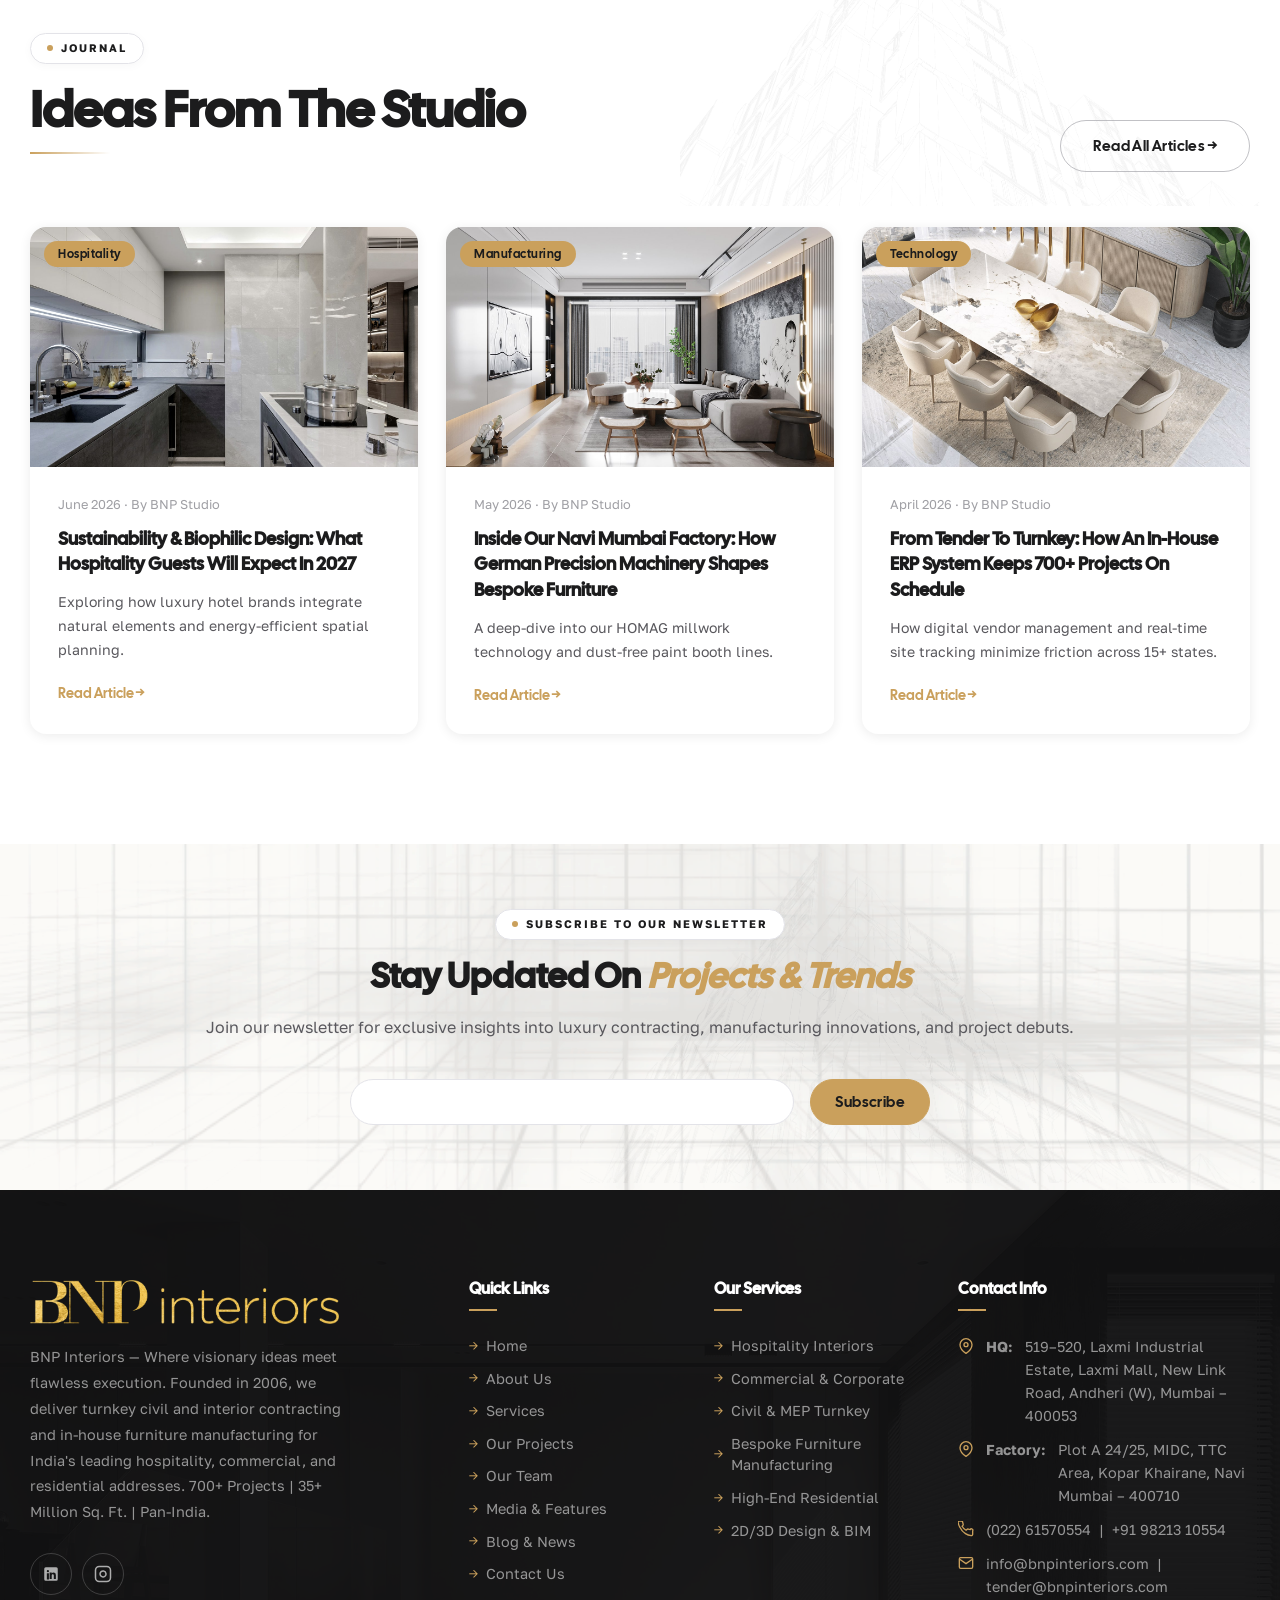
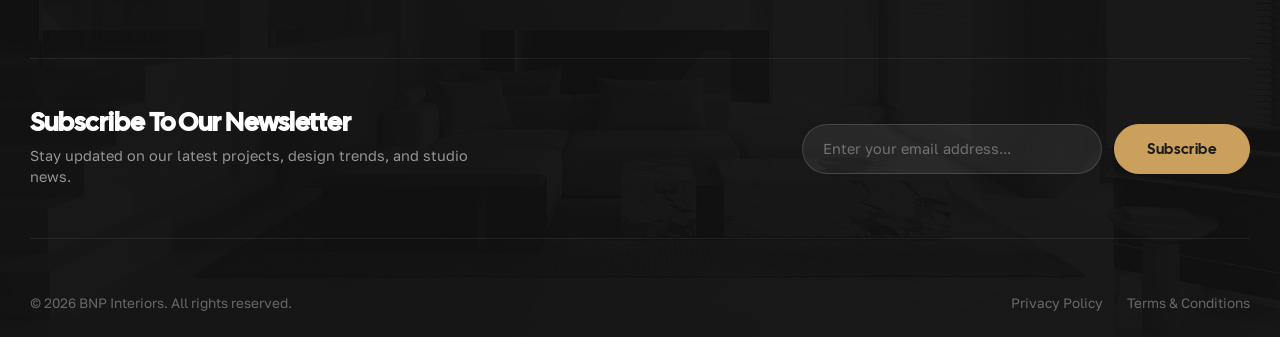
==== commit 924b415c: "Highlight Mr. Punam D. Kularia SOH Magazine feature, 3D media cards crawler, cleaned founder portrai" ====
--- a/index.html
+++ b/index.html
@@ -172,14 +172,11 @@
         <!-- LEFT: FOUNDER PORTRAIT & BADGES -->
         <div class="about-images" data-anim="fadeRight">
           <div class="about-img-main" style="border-radius: var(--radius-lg); overflow: hidden; border: 1px solid rgba(202, 160, 92, 0.35); box-shadow: 0 24px 48px rgba(0,0,0,0.1);">
-            <img src="assets/images/team-1.jpg" alt="Mr. Punam D. Kularia – Founder & Managing Director" style="width: 100%; height: 520px; object-fit: cover; object-position: top; display: block;">
-          </div>
-          <div class="about-img-badge" style="border-radius: var(--radius-md); overflow: hidden; border: 2px solid var(--color-white); box-shadow: 0 12px 30px rgba(0,0,0,0.15);">
-            <img src="assets/images/h1-slider1-280x300.jpg" alt="Interior Excellence Detail" loading="lazy">
-          </div>
-          <div class="about-stat-card" style="background: var(--color-primary); color: var(--color-white); padding: 22px 26px; border-radius: var(--radius-md); box-shadow: 0 14px 35px rgba(202, 160, 92, 0.4);">
-            <span class="stat-num" style="color: var(--color-white); font-weight: 800; font-size: 2.3rem;">20+</span>
-            <span class="stat-label" style="color: rgba(255,255,255,0.92); font-weight: 600;">Years of Visionary<br>Leadership</span>
+            <img src="assets/images/soh/punam-kalaria-leading-force.jpg" alt="Mr. Punam D. Kularia – Founder & Managing Director" style="width: 100%; height: 540px; object-fit: cover; object-position: top center; display: block;">
+          </div>
+          <div class="about-stat-card">
+            <span class="stat-num">20+</span>
+            <span class="stat-label">Years of Visionary<br>Leadership</span>
           </div>
         </div>
 
@@ -514,6 +511,150 @@
     </div>
   </section>
 
+  <!-- MEDIA FEATURES 3D UPLIFTED CARDS CRAWLER SECTION (ABOVE TESTIMONIALS) -->
+  <section class="section sketch-bg sketch-bg-corner blueprint-grid-bg" style="background: #faf9f6; padding: 95px 0; border-top: 1px solid var(--color-border);" id="media-features-section">
+    <div class="container">
+      <div class="section-header" style="display: flex; justify-content: space-between; align-items: flex-end; margin-bottom: 40px; flex-wrap: wrap; gap: 20px;" data-anim="fadeUp">
+        <div>
+          <span class="section-tag" style="color: var(--color-primary);">NATIONAL PRESS & PUBLICATIONS</span>
+          <h2 class="section-title" style="margin-top: 8px; font-size: clamp(2rem, 3.8vw, 3rem);">Media Features & Spotlights</h2>
+          <p class="section-desc" style="margin-top: 8px; color: var(--color-text); max-width: 600px;">
+            Explore national magazine cover features, editorial spotlights, and published press coverage celebrating BNP Interiors.
+          </p>
+        </div>
+        <div style="display: flex; gap: 12px; align-items: center;">
+          <button class="crawler-btn crawler-prev" id="media-crawler-prev" aria-label="Previous Media Feature" style="width: 48px; height: 48px; border-radius: 50%; background: #ffffff; border: 1px solid var(--color-border); color: var(--color-secondary); display: flex; align-items: center; justify-content: center; font-size: 1.2rem; cursor: pointer; transition: all 0.3s ease; box-shadow: 0 4px 14px rgba(0,0,0,0.06);">←</button>
+          <button class="crawler-btn crawler-next" id="media-crawler-next" aria-label="Next Media Feature" style="width: 48px; height: 48px; border-radius: 50%; background: var(--color-primary); border: 1px solid var(--color-primary); color: var(--color-secondary); display: flex; align-items: center; justify-content: center; font-size: 1.2rem; cursor: pointer; transition: all 0.3s ease; box-shadow: 0 4px 14px rgba(202,160,92,0.35);">→</button>
+        </div>
+      </div>
+
+      <!-- HORIZONTAL SMOOTH CRAWLER TRACK OF 3D CURVED CARDS -->
+      <div class="media-crawler-track" id="media-crawler-track" style="display: flex; gap: 30px; overflow-x: auto; scroll-snap-type: x mandatory; padding: 15px 5px 35px; scroll-behavior: smooth; -webkit-overflow-scrolling: touch;">
+        
+        <!-- CARD 1: SOH MAGAZINE (FLAGSHIP 3D FEATURE CARD) -->
+        <div class="media-3d-card featured-card" style="flex: 0 0 clamp(320px, 80vw, 385px); scroll-snap-align: start; background: #ffffff; border-radius: 24px; padding: 0; overflow: hidden; border: 1px solid rgba(202, 160, 92, 0.45); box-shadow: 0 16px 40px rgba(0,0,0,0.06); display: flex; flex-direction: column; justify-content: space-between; position: relative;">
+          <div>
+            <div class="media-card-thumb" style="position: relative; height: 230px; overflow: hidden; background: #121214;">
+              <img src="assets/images/soh/soh-spread.png" alt="SOH Magazine Feature Spread" style="width: 100%; height: 100%; object-fit: cover; transition: transform 0.6s ease;">
+              <span style="position: absolute; top: 16px; left: 16px; background: var(--color-primary); color: var(--color-secondary); font-family: var(--font-heading); font-size: 0.75rem; font-weight: 700; padding: 5px 14px; border-radius: 20px; text-transform: uppercase; letter-spacing: 0.5px; box-shadow: 0 4px 12px rgba(0,0,0,0.25);">⭐ Cover & Double Spread</span>
+              <button onclick="document.getElementById('hp-soh-video-modal').classList.add('active')" style="position: absolute; top: 50%; left: 50%; transform: translate(-50%, -50%); width: 58px; height: 58px; border-radius: 50%; background: var(--color-primary); color: var(--color-secondary); border: none; display: flex; align-items: center; justify-content: center; cursor: pointer; box-shadow: 0 0 30px rgba(202,160,92,0.85); transition: transform 0.3s ease;">
+                <svg width="22" height="22" viewBox="0 0 24 24" fill="currentColor" style="margin-left: 3px;"><path d="M8 5v14l11-7z"/></svg>
+              </button>
+            </div>
+            <div style="padding: 28px 28px 15px;">
+              <span style="font-size: 0.8rem; color: var(--color-primary-dk); font-weight: 700; text-transform: uppercase; letter-spacing: 1px; display: block; margin-bottom: 8px;">SOH Magazine · April Issue</span>
+              <h3 style="font-size: 1.22rem; color: var(--color-secondary); line-height: 1.35; margin-bottom: 12px; font-family: var(--font-heading);">
+                "BNP Interiors: Defining Luxury Through Precision, Craft, and Timeless Execution"
+              </h3>
+              <p style="font-size: 0.88rem; color: var(--color-text); line-height: 1.6; margin-bottom: 16px;">
+                Featuring Founder <strong>Mr. Punam D. Kularia</strong> across double spreads highlighting 750+ luxury hospitality landmarks nationwide.
+              </p>
+            </div>
+          </div>
+          <div style="padding: 0 28px 28px; border-top: 1px solid rgba(227, 227, 232, 0.6); margin-top: 10px; padding-top: 18px; display: flex; justify-content: space-between; align-items: center;">
+            <span style="font-size: 0.82rem; font-weight: 600; color: #555;">Punam D. Kularia</span>
+            <button onclick="document.getElementById('hp-soh-video-modal').classList.add('active')" class="btn btn-primary" style="padding: 8px 18px; font-size: 0.82rem; display: inline-flex; align-items: center; gap: 6px;">
+              <span>Play Video</span>
+              <svg width="12" height="12" viewBox="0 0 24 24" fill="currentColor"><path d="M8 5v14l11-7z"/></svg>
+            </button>
+          </div>
+        </div>
+
+        <!-- CARD 2: ARCHITECTURAL DIGEST -->
+        <div class="media-3d-card" style="flex: 0 0 clamp(320px, 80vw, 385px); scroll-snap-align: start; background: #ffffff; border-radius: 24px; padding: 0; overflow: hidden; border: 1px solid var(--color-border); box-shadow: 0 12px 35px rgba(0,0,0,0.04); display: flex; flex-direction: column; justify-content: space-between;">
+          <div>
+            <div class="media-card-thumb" style="position: relative; height: 230px; overflow: hidden; background: #f5f5f5;">
+              <img src="assets/images/h1-banner01.jpg" alt="Architectural Digest Feature" style="width: 100%; height: 100%; object-fit: cover; transition: transform 0.6s ease;">
+              <span style="position: absolute; top: 16px; left: 16px; background: rgba(28,28,29,0.85); color: #ffffff; font-family: var(--font-heading); font-size: 0.75rem; font-weight: 600; padding: 5px 14px; border-radius: 20px; text-transform: uppercase;">Journal Feature</span>
+            </div>
+            <div style="padding: 28px 28px 15px;">
+              <span style="font-size: 0.8rem; color: var(--color-lighter); font-weight: 600; text-transform: uppercase; letter-spacing: 1px; display: block; margin-bottom: 8px;">Architectural Digest India</span>
+              <h3 style="font-size: 1.22rem; color: var(--color-secondary); line-height: 1.35; margin-bottom: 12px; font-family: var(--font-heading);">
+                Bespoke Craftsmanship & German Precision Factory Manufacturing
+              </h3>
+              <p style="font-size: 0.88rem; color: var(--color-text); line-height: 1.6; margin-bottom: 16px;">
+                Highlighting BNP Interiors' 20+ years of turnkey excellence and state-of-the-art German precision factory technology.
+              </p>
+            </div>
+          </div>
+          <div style="padding: 0 28px 28px; border-top: 1px solid var(--color-border); margin-top: 10px; padding-top: 18px; display: flex; justify-content: space-between; align-items: center;">
+            <span style="font-size: 0.82rem; font-weight: 600; color: #777;">Factory & Engineering</span>
+            <a href="media.html" class="btn btn-outline" style="padding: 8px 18px; font-size: 0.82rem; border-color: var(--color-secondary); color: var(--color-secondary);">Read Article →</a>
+          </div>
+        </div>
+
+        <!-- CARD 3: THE ECONOMIC TIMES -->
+        <div class="media-3d-card" style="flex: 0 0 clamp(320px, 80vw, 385px); scroll-snap-align: start; background: #ffffff; border-radius: 24px; padding: 0; overflow: hidden; border: 1px solid var(--color-border); box-shadow: 0 12px 35px rgba(0,0,0,0.04); display: flex; flex-direction: column; justify-content: space-between;">
+          <div>
+            <div class="media-card-thumb" style="position: relative; height: 230px; overflow: hidden; background: #f5f5f5;">
+              <img src="assets/images/h1-slider1-280x300.jpg" alt="The Economic Times Feature" style="width: 100%; height: 100%; object-fit: cover; transition: transform 0.6s ease;">
+              <span style="position: absolute; top: 16px; left: 16px; background: rgba(28,28,29,0.85); color: #ffffff; font-family: var(--font-heading); font-size: 0.75rem; font-weight: 600; padding: 5px 14px; border-radius: 20px; text-transform: uppercase;">Corporate Review</span>
+            </div>
+            <div style="padding: 28px 28px 15px;">
+              <span style="font-size: 0.8rem; color: var(--color-lighter); font-weight: 600; text-transform: uppercase; letter-spacing: 1px; display: block; margin-bottom: 8px;">The Economic Times</span>
+              <h3 style="font-size: 1.22rem; color: var(--color-secondary); line-height: 1.35; margin-bottom: 12px; font-family: var(--font-heading);">
+                Pioneering Turnkey Civil Contracting Across Pan-India Hospitality
+              </h3>
+              <p style="font-size: 0.88rem; color: var(--color-text); line-height: 1.6; margin-bottom: 16px;">
+                An exclusive look into how BNP Interiors executes large-scale luxury hotels and commercial landmarks seamlessly.
+              </p>
+            </div>
+          </div>
+          <div style="padding: 0 28px 28px; border-top: 1px solid var(--color-border); margin-top: 10px; padding-top: 18px; display: flex; justify-content: space-between; align-items: center;">
+            <span style="font-size: 0.82rem; font-weight: 600; color: #777;">Pan-India Scale</span>
+            <a href="media.html" class="btn btn-outline" style="padding: 8px 18px; font-size: 0.82rem; border-color: var(--color-secondary); color: var(--color-secondary);">Read Article →</a>
+          </div>
+        </div>
+
+        <!-- CARD 4: ELLE DECOR INDIA -->
+        <div class="media-3d-card" style="flex: 0 0 clamp(320px, 80vw, 385px); scroll-snap-align: start; background: #ffffff; border-radius: 24px; padding: 0; overflow: hidden; border: 1px solid var(--color-border); box-shadow: 0 12px 35px rgba(0,0,0,0.04); display: flex; flex-direction: column; justify-content: space-between;">
+          <div>
+            <div class="media-card-thumb" style="position: relative; height: 230px; overflow: hidden; background: #f5f5f5;">
+              <img src="assets/images/h1-banner02.jpg" alt="Elle Decor Coverage" style="width: 100%; height: 100%; object-fit: cover; transition: transform 0.6s ease;">
+              <span style="position: absolute; top: 16px; left: 16px; background: rgba(28,28,29,0.85); color: #ffffff; font-family: var(--font-heading); font-size: 0.75rem; font-weight: 600; padding: 5px 14px; border-radius: 20px; text-transform: uppercase;">Design Award</span>
+            </div>
+            <div style="padding: 28px 28px 15px;">
+              <span style="font-size: 0.8rem; color: var(--color-lighter); font-weight: 600; text-transform: uppercase; letter-spacing: 1px; display: block; margin-bottom: 8px;">Elle Decor India</span>
+              <h3 style="font-size: 1.22rem; color: var(--color-secondary); line-height: 1.35; margin-bottom: 12px; font-family: var(--font-heading);">
+                Top 10 Turnkey Interior & Civil Design Excellence Winners
+              </h3>
+              <p style="font-size: 0.88rem; color: var(--color-text); line-height: 1.6; margin-bottom: 16px;">
+                BNP Interiors recognized for outstanding design execution, material purity, and on-time project deliveries.
+              </p>
+            </div>
+          </div>
+          <div style="padding: 0 28px 28px; border-top: 1px solid var(--color-border); margin-top: 10px; padding-top: 18px; display: flex; justify-content: space-between; align-items: center;">
+            <span style="font-size: 0.82rem; font-weight: 600; color: #777;">Design Excellence</span>
+            <a href="media.html" class="btn btn-outline" style="padding: 8px 18px; font-size: 0.82rem; border-color: var(--color-secondary); color: var(--color-secondary);">Read Article →</a>
+          </div>
+        </div>
+
+      </div>
+
+      <div style="text-align: center; margin-top: 25px;">
+        <a href="media.html" class="btn btn-primary" style="padding: 12px 34px; font-size: 0.92rem;">Explore All Press & Features →</a>
+      </div>
+    </div>
+  </section>
+
+  <script>
+    document.addEventListener('DOMContentLoaded', function() {
+      const track = document.getElementById('media-crawler-track');
+      const prevBtn = document.getElementById('media-crawler-prev');
+      const nextBtn = document.getElementById('media-crawler-next');
+
+      if(track && prevBtn && nextBtn) {
+        prevBtn.addEventListener('click', function() {
+          track.scrollBy({ left: -410, behavior: 'smooth' });
+        });
+
+        nextBtn.addEventListener('click', function() {
+          track.scrollBy({ left: 410, behavior: 'smooth' });
+        });
+      }
+    });
+  </script>
+
   <!-- TESTIMONIALS SECTION -->
   <section class="section testimonials-section sketch-bg sketch-bg-both">
     <div class="container">
@@ -566,12 +707,17 @@
       <div class="team-grid" data-anim-stagger>
         <div class="team-card">
           <div class="team-img">
-            <img src="assets/images/team-1.jpg" alt="Punam D. Kularia" loading="lazy">
+            <img src="assets/images/soh/punam-kularia-soh.jpg" alt="Punam D. Kularia - Founder & Managing Director" loading="lazy" style="object-position: top center;">
           </div>
           <div class="team-info">
             <span class="team-num">01</span>
             <h3>Punam D. Kularia</h3>
             <p>Founder & Managing Director</p>
+            <div style="margin-top:8px;">
+              <a href="media.html#soh-feature" style="display:inline-flex; align-items:center; gap:5px; background:rgba(202,160,92,0.12); border:1px solid var(--color-primary); color:var(--color-primary-dk); font-size:0.75rem; font-weight:700; padding:4px 10px; border-radius:12px; text-decoration:none;">
+                <span>⭐ SOH Magazine Cover Feature</span>
+              </a>
+            </div>
           </div>
         </div>
 
@@ -606,10 +752,48 @@
             <h3>[Project Head - Hospitality]</h3>
             <p>Project Head — Hospitality <small style="color:var(--color-primary); font-size:0.75rem;">[NEEDS INPUT]</small></p>
           </div>
-        </div>
-      </div>
-    </div>
-  </section>
+      </div>
+    </div>
+  </section>
+
+  <!-- HOMEPAGE SOH VIDEO MODAL -->
+  <div class="soh-video-modal" id="hp-soh-video-modal">
+    <div class="soh-video-modal-content">
+      <button class="soh-modal-close" id="hp-close-soh-video" aria-label="Close Video">&times;</button>
+      <video controls preload="metadata" poster="assets/images/soh/soh-spread.png" id="hp-soh-video-player">
+        <source src="assets/images/soh/soh-feature.mp4" type="video/mp4">
+        Your browser does not support HTML5 video playback.
+      </video>
+    </div>
+  </div>
+
+  <script>
+    document.addEventListener('DOMContentLoaded', function() {
+      const modal = document.getElementById('hp-soh-video-modal');
+      const openBtn = document.getElementById('hp-open-soh-video');
+      const closeBtn = document.getElementById('hp-close-soh-video');
+      const player = document.getElementById('hp-soh-video-player');
+
+      function openModal() {
+        modal.classList.add('active');
+        if(player) player.play();
+      }
+
+      function closeModal() {
+        modal.classList.remove('active');
+        if(player) player.pause();
+      }
+
+      if(openBtn) openBtn.addEventListener('click', openModal);
+      if(closeBtn) closeBtn.addEventListener('click', closeModal);
+
+      if(modal) {
+        modal.addEventListener('click', function(e) {
+          if(e.target === modal) closeModal();
+        });
+      }
+    });
+  </script>
 
   <!-- CTA BANNER -->
   <section class="cta-section" style="background-image: url('assets/images/foter-bg.jpg')">
@@ -697,7 +881,7 @@
     </div>
   </section>
 
-  <!-- FOOTER -->
+    <!-- FOOTER -->
   <footer class="site-footer" style="background-image: url('assets/images/foter-bg.jpg')">
     <div class="footer-overlay"></div>
     <div class="container">
@@ -721,6 +905,7 @@
             <li><a href="services.html">Services</a></li>
             <li><a href="projects.html">Our Projects</a></li>
             <li><a href="team.html">Our Team</a></li>
+            <li><a href="media.html">Media & Features</a></li>
             <li><a href="blog.html">Blog & News</a></li>
             <li><a href="contact.html">Contact Us</a></li>
           </ul>
--- a/assets/css/style.css
+++ b/assets/css/style.css
@@ -1014,41 +1014,35 @@
 }
 .about-img-main:hover img { transform: scale(1.04); }
 
-.about-img-badge {
-  position: absolute;
-  bottom: 40px;
-  right: -40px;
-  width: 170px; height: 170px;
-  border-radius: 50%;
-  overflow: hidden;
-  border: 6px solid var(--color-white);
-  box-shadow: var(--shadow);
-}
-.about-img-badge img { width: 100%; height: 100%; object-fit: cover; }
+.about-img-badge { display: none; }
 
 .about-stat-card {
   position: absolute;
-  top: 50px;
-  right: -50px;
-  background: var(--color-primary);
-  padding: 26px 32px;
+  bottom: 35px;
+  right: -35px;
+  background: var(--color-primary);
+  padding: 24px 28px;
   border-radius: var(--radius-lg);
   text-align: center;
-  box-shadow: var(--shadow);
+  box-shadow: 0 14px 35px rgba(202, 160, 92, 0.4);
+  z-index: 5;
 }
 .about-stat-card .stat-num {
   display: block;
   font-family: var(--font-heading);
-  font-size: 3.5rem;
-  color: var(--color-secondary);
+  font-size: 2.8rem;
+  color: var(--color-white);
   line-height: 1;
+  font-weight: 800;
 }
 .about-stat-card .stat-label {
-  font-size: 0.8rem;
-  font-weight: 600;
+  font-size: 0.78rem;
+  font-weight: 700;
   letter-spacing: 1px;
   text-transform: uppercase;
-  color: var(--color-secondary);
+  color: rgba(255, 255, 255, 0.95);
+  line-height: 1.4;
+  margin-top: 4px;
 }
 
 .about-content .section-desc { margin-bottom: 36px; }
@@ -2419,3 +2413,244 @@
   }
 }
 
+/* ============================================================
+   SOH MAGAZINE FEATURE SPOTLIGHT STYLES
+   ============================================================ */
+.soh-banner-card {
+  position: relative;
+  background: linear-gradient(135deg, #161618 0%, #1c1c1e 50%, #121214 100%);
+  border: 1px solid rgba(202, 160, 92, 0.35);
+  border-radius: 24px;
+  padding: 45px;
+  box-shadow: 0 25px 60px rgba(0, 0, 0, 0.4), 0 0 35px rgba(202, 160, 92, 0.15);
+  overflow: hidden;
+  margin-bottom: 50px;
+}
+.soh-banner-card::before {
+  content: '';
+  position: absolute;
+  top: 0; left: 0; right: 0;
+  height: 3px;
+  background: linear-gradient(90deg, transparent, var(--color-primary), #f5d796, var(--color-primary), transparent);
+}
+.soh-grid {
+  display: grid;
+  grid-template-columns: 1fr 1.15fr;
+  gap: 40px;
+  align-items: center;
+}
+.soh-media-wrapper {
+  position: relative;
+  border-radius: 16px;
+  overflow: hidden;
+  box-shadow: 0 15px 35px rgba(0,0,0,0.5);
+  border: 1px solid rgba(255, 255, 255, 0.1);
+  background: #0d0d0f;
+}
+.soh-media-wrapper img {
+  width: 100%;
+  height: auto;
+  display: block;
+  transition: transform 0.6s ease;
+}
+.soh-media-wrapper:hover img {
+  transform: scale(1.03);
+}
+.soh-play-btn {
+  position: absolute;
+  top: 50%; left: 50%;
+  transform: translate(-50%, -50%);
+  width: 68px; height: 68px;
+  border-radius: 50%;
+  background: var(--color-primary);
+  color: var(--color-secondary);
+  display: flex; align-items: center; justify-content: center;
+  box-shadow: 0 0 30px rgba(202, 160, 92, 0.6);
+  cursor: pointer;
+  border: none;
+  transition: all 0.3s var(--ease-spring);
+  z-index: 5;
+}
+.soh-play-btn:hover {
+  transform: translate(-50%, -50%) scale(1.15);
+  background: #ffffff;
+  color: var(--color-secondary);
+  box-shadow: 0 0 45px rgba(255, 255, 255, 0.8);
+}
+.soh-play-btn svg {
+  width: 24px; height: 24px;
+  fill: currentColor;
+  margin-left: 3px;
+}
+.soh-content {
+  color: #ffffff;
+}
+.soh-tag {
+  display: inline-flex;
+  align-items: center;
+  gap: 8px;
+  padding: 6px 16px;
+  background: rgba(202, 160, 92, 0.15);
+  border: 1px solid rgba(202, 160, 92, 0.4);
+  color: var(--color-primary);
+  font-family: var(--font-heading);
+  font-size: 0.85rem;
+  font-weight: 700;
+  border-radius: 30px;
+  margin-bottom: 18px;
+  letter-spacing: 1px;
+  text-transform: uppercase;
+}
+.soh-content h2 {
+  font-size: clamp(1.8rem, 3.5vw, 2.5rem);
+  color: #ffffff;
+  line-height: 1.25;
+  margin-bottom: 18px;
+  font-family: var(--font-heading);
+}
+.soh-author-quote {
+  border-left: 3px solid var(--color-primary);
+  padding-left: 18px;
+  margin: 20px 0;
+  color: #d1d1d6;
+  font-style: italic;
+  font-size: 0.98rem;
+  line-height: 1.7;
+}
+.soh-stats-row {
+  display: flex;
+  gap: 25px;
+  margin: 25px 0;
+  padding-top: 20px;
+  border-top: 1px solid rgba(255, 255, 255, 0.1);
+}
+.soh-stat-box h4 {
+  font-size: 1.6rem;
+  color: var(--color-primary);
+  margin: 0;
+  font-family: var(--font-heading);
+}
+.soh-stat-box p {
+  font-size: 0.82rem;
+  color: #a0a0a5;
+  margin: 4px 0 0;
+}
+
+/* HERO ANNOUNCEMENT TICKER */
+.hero-announcement-ticker {
+  display: inline-flex;
+  align-items: center;
+  gap: 12px;
+  background: rgba(28, 28, 29, 0.85);
+  border: 1px solid rgba(202, 160, 92, 0.4);
+  padding: 8px 20px;
+  border-radius: 30px;
+  color: #ffffff;
+  font-size: 0.88rem;
+  margin-bottom: 25px;
+  backdrop-filter: blur(10px);
+  box-shadow: 0 8px 25px rgba(0,0,0,0.3);
+  transition: transform 0.3s ease, border-color 0.3s ease;
+}
+.hero-announcement-ticker:hover {
+  transform: translateY(-2px);
+  border-color: var(--color-primary);
+}
+.hero-announcement-ticker .badge-gold {
+  background: var(--color-primary);
+  color: #000000;
+  font-weight: 700;
+  padding: 3px 10px;
+  border-radius: 12px;
+  font-size: 0.75rem;
+  text-transform: uppercase;
+  letter-spacing: 0.5px;
+}
+
+/* VIDEO MODAL STYLES */
+.soh-video-modal {
+  position: fixed;
+  inset: 0;
+  background: rgba(0, 0, 0, 0.92);
+  z-index: 9999;
+  display: flex;
+  align-items: center;
+  justify-content: center;
+  opacity: 0;
+  pointer-events: none;
+  transition: opacity 0.4s ease;
+  padding: 20px;
+}
+.soh-video-modal.active {
+  opacity: 1;
+  pointer-events: auto;
+}
+.soh-video-modal-content {
+  position: relative;
+  width: 100%;
+  max-width: 900px;
+  background: #000000;
+  border-radius: 16px;
+  overflow: hidden;
+  box-shadow: 0 20px 50px rgba(0,0,0,0.8);
+  border: 1px solid rgba(202, 160, 92, 0.3);
+}
+.soh-video-modal video {
+  width: 100%;
+  max-height: 80vh;
+  display: block;
+  outline: none;
+}
+.soh-modal-close {
+  position: absolute;
+  top: 15px; right: 15px;
+  width: 40px; height: 40px;
+  border-radius: 50%;
+  background: rgba(255, 255, 255, 0.2);
+  color: #ffffff;
+  border: none;
+  font-size: 1.4rem;
+  cursor: pointer;
+  display: flex; align-items: center; justify-content: center;
+  transition: background 0.3s ease;
+  z-index: 10;
+}
+.soh-modal-close:hover {
+  background: var(--color-primary);
+  color: var(--color-secondary);
+}
+
+@media (max-width: 991px) {
+  .soh-grid {
+    grid-template-columns: 1fr;
+  }
+  .soh-banner-card {
+    padding: 30px 24px;
+  }
+}
+
+/* MEDIA FEATURES 3D UPLIFTED CARDS CRAWLER STYLES */
+.media-crawler-track::-webkit-scrollbar {
+  display: none;
+}
+.media-3d-card {
+  transition: transform 0.4s var(--ease-out), box-shadow 0.4s var(--ease-out), border-color 0.4s var(--ease-out);
+}
+.media-3d-card:hover {
+  transform: translateY(-10px) scale(1.015);
+  box-shadow: 0 22px 50px rgba(0,0,0,0.12), 0 0 25px rgba(202, 160, 92, 0.15) !important;
+  border-color: var(--color-primary) !important;
+}
+.media-3d-card:hover .media-card-thumb img {
+  transform: scale(1.08);
+}
+.crawler-btn:hover {
+  transform: scale(1.1);
+  background: var(--color-primary-dk) !important;
+  color: var(--color-white) !important;
+}
+
+
+
+
+
